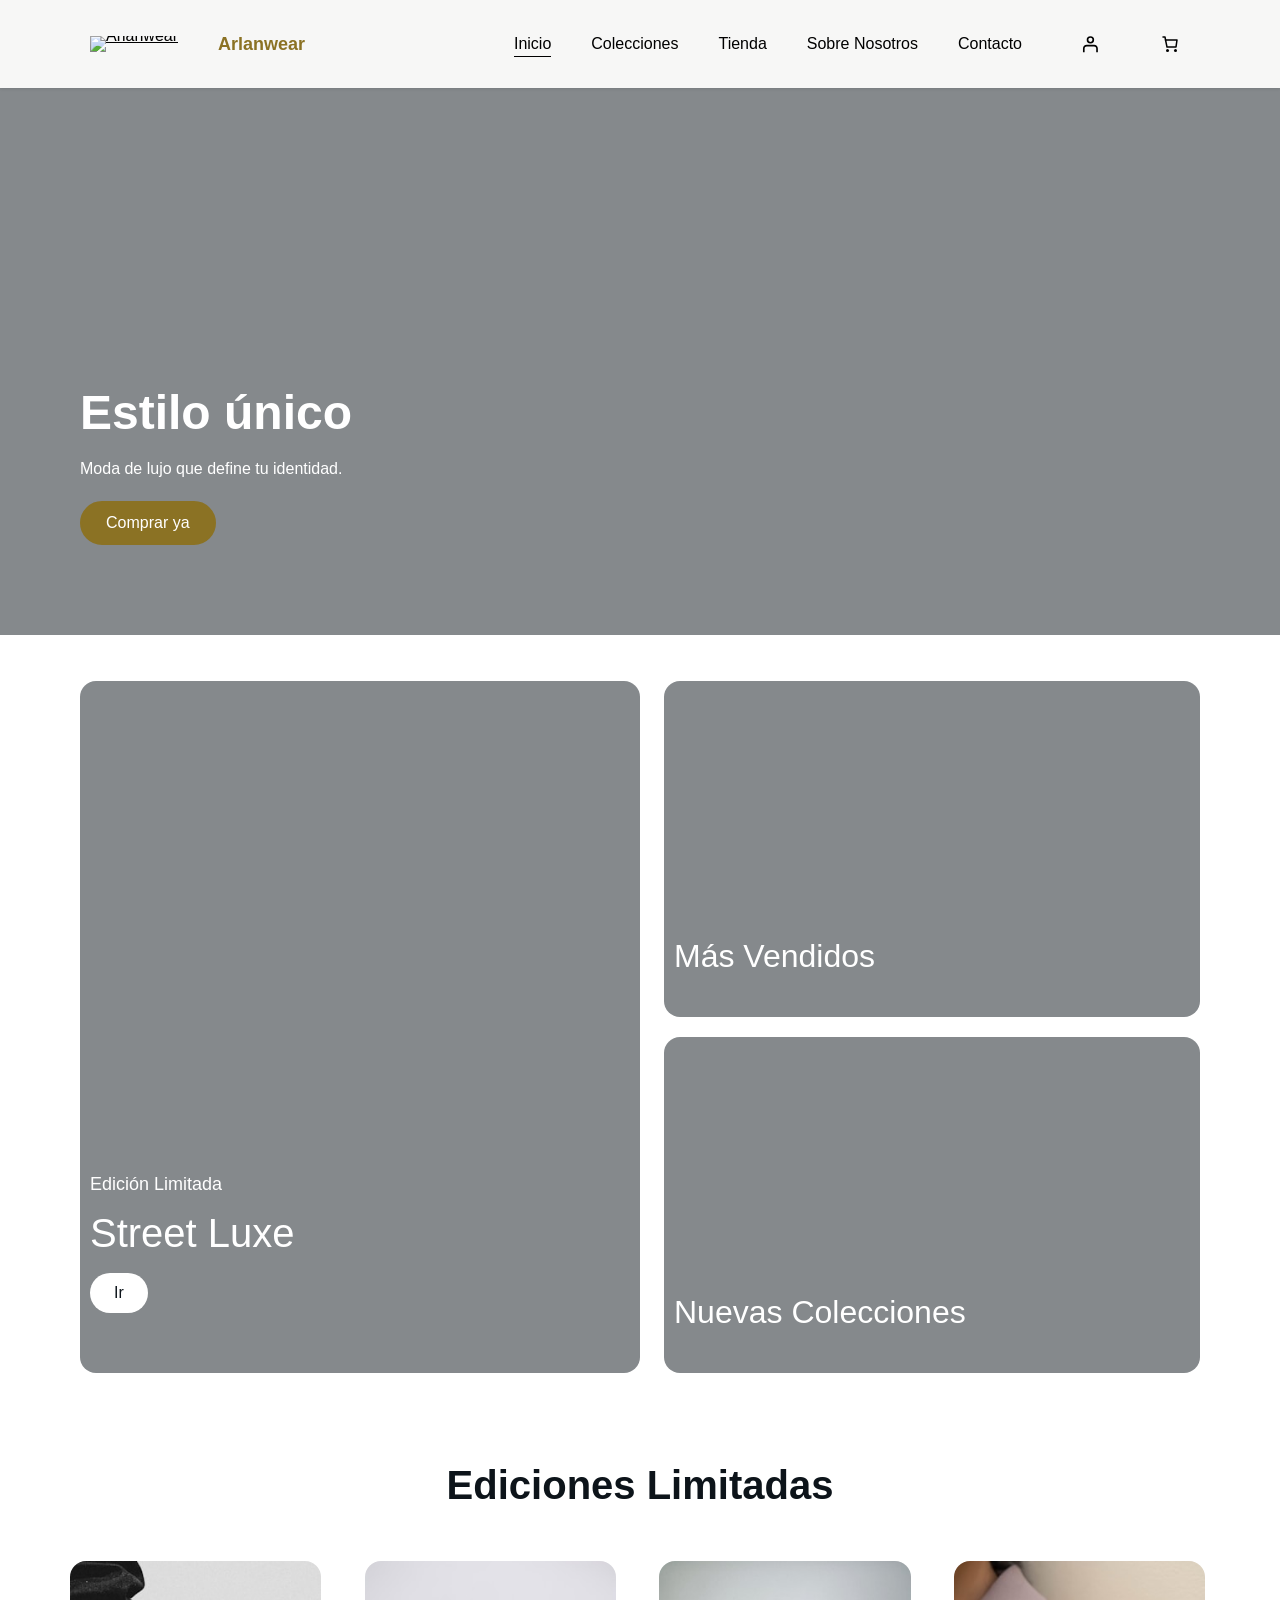
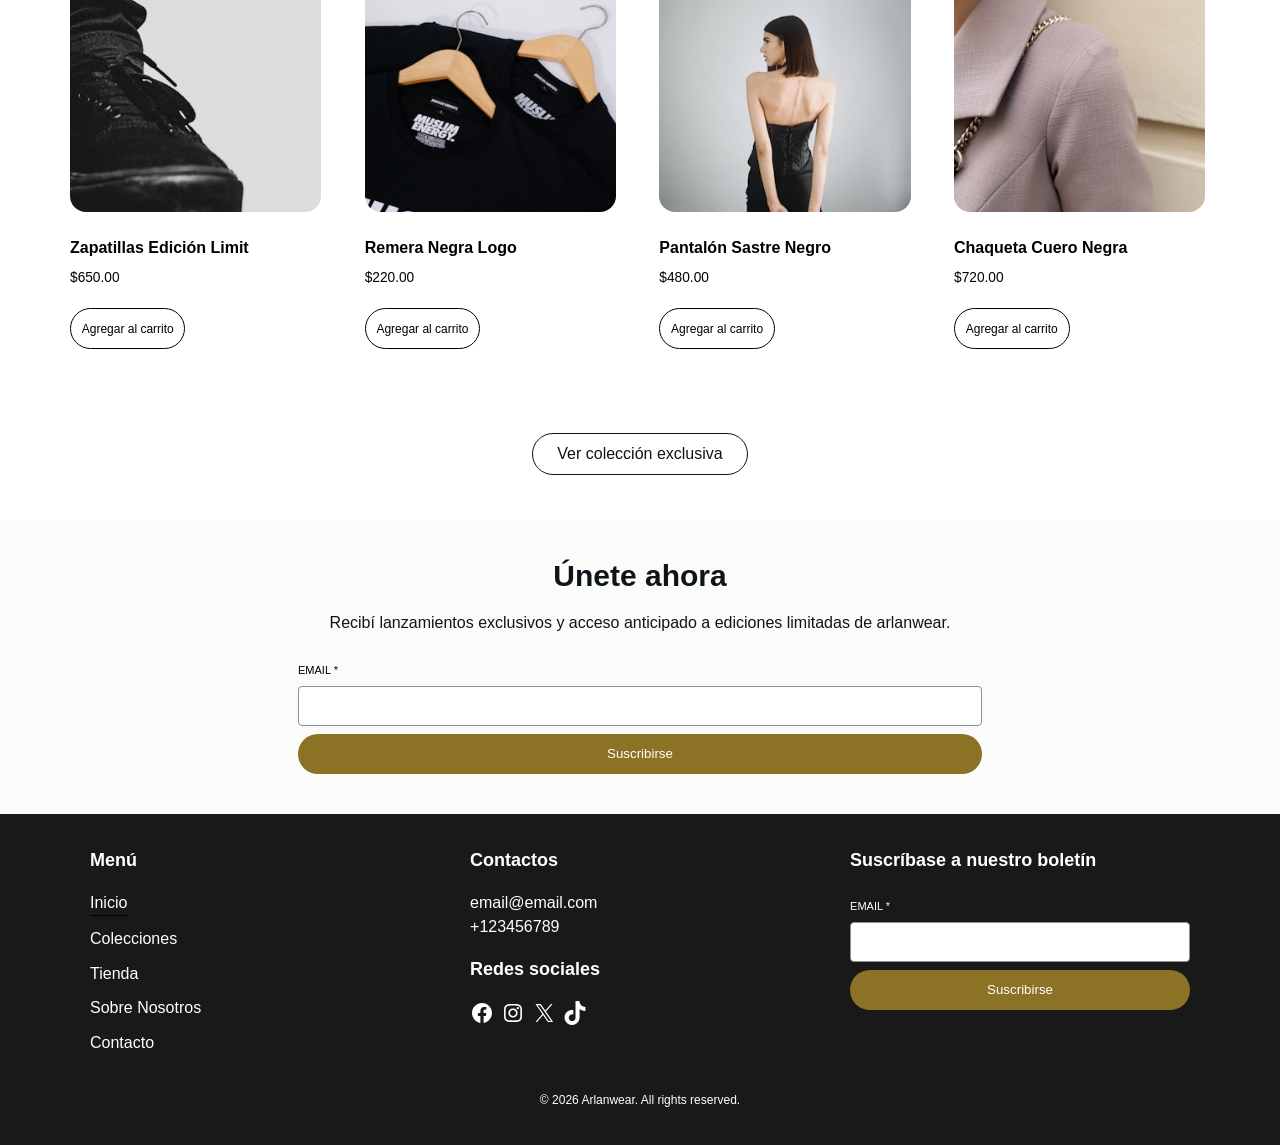
==== index.html @ 824d0f84 "Rename Index.html to index.html" ====
<!DOCTYPE html>
<!-- saved from url=(0014)about:internet -->
<html lang="es-AR"><head><meta http-equiv="Content-Type" content="text/html; charset=UTF-8">
	
	<meta name="viewport" content="width=device-width, initial-scale=1">
<meta name="robots" content="max-image-preview:large">
<title>Arlanwear</title>
<link rel="alternate" type="application/rss+xml" title="Arlanwear » Feed" href="https://deepskyblue-lemur-815749.hostingersite.com/feed/">
<link rel="alternate" type="application/rss+xml" title="Arlanwear » RSS de los comentarios" href="https://deepskyblue-lemur-815749.hostingersite.com/comments/feed/">
<link rel="alternate" title="oEmbed (JSON)" type="application/json+oembed" href="https://deepskyblue-lemur-815749.hostingersite.com/wp-json/oembed/1.0/embed?url=https%3A%2F%2Fdeepskyblue-lemur-815749.hostingersite.com%2F">
<link rel="alternate" title="oEmbed (XML)" type="text/xml+oembed" href="https://deepskyblue-lemur-815749.hostingersite.com/wp-json/oembed/1.0/embed?url=https%3A%2F%2Fdeepskyblue-lemur-815749.hostingersite.com%2F&amp;format=xml">
<style id="wp-img-auto-sizes-contain-inline-css">
img:is([sizes=auto i],[sizes^="auto," i]){contain-intrinsic-size:3000px 1500px}
/*# sourceURL=wp-img-auto-sizes-contain-inline-css */
</style>

<style id="wp-block-site-logo-inline-css">
.wp-block-site-logo{box-sizing:border-box;line-height:0}.wp-block-site-logo a{display:inline-block;line-height:0}.wp-block-site-logo.is-default-size img{height:auto;width:120px}.wp-block-site-logo img{height:auto;max-width:100%}.wp-block-site-logo a,.wp-block-site-logo img{border-radius:inherit}.wp-block-site-logo.aligncenter{margin-left:auto;margin-right:auto;text-align:center}:root :where(.wp-block-site-logo.is-style-rounded){border-radius:9999px}
/*# sourceURL=https://deepskyblue-lemur-815749.hostingersite.com/wp-includes/blocks/site-logo/style.min.css */
</style>
<style id="wp-block-site-title-inline-css">
.wp-block-site-title{box-sizing:border-box}.wp-block-site-title :where(a){color:inherit;font-family:inherit;font-size:inherit;font-style:inherit;font-weight:inherit;letter-spacing:inherit;line-height:inherit;text-decoration:inherit}
/*# sourceURL=https://deepskyblue-lemur-815749.hostingersite.com/wp-includes/blocks/site-title/style.min.css */
</style>
<style id="wp-block-group-inline-css">
.wp-block-group{box-sizing:border-box}:where(.wp-block-group.wp-block-group-is-layout-constrained){position:relative}
/*# sourceURL=https://deepskyblue-lemur-815749.hostingersite.com/wp-includes/blocks/group/style.min.css */
</style>
<style id="wp-block-navigation-link-inline-css">
.wp-block-navigation .wp-block-navigation-item__label{overflow-wrap:break-word}.wp-block-navigation .wp-block-navigation-item__description{display:none}.link-ui-tools{outline:1px solid #f0f0f0;padding:8px}.link-ui-block-inserter{padding-top:8px}.link-ui-block-inserter__back{margin-left:8px;text-transform:uppercase}
/*# sourceURL=https://deepskyblue-lemur-815749.hostingersite.com/wp-includes/blocks/navigation-link/style.min.css */
</style>
<link rel="stylesheet" id="wp-block-navigation-css" href="./Arlanwear_files/style.min.css" media="all">
<style id="woocommerce-customer-account-style-inline-css">
@keyframes wc-skeleton-shimmer{to{transform:translateX(100%)}}.is-layout-constrained>.wp-block-woocommerce-customer-account.alignright{float:none;justify-content:flex-end}.is-layout-constrained>.wp-block-woocommerce-customer-account.alignleft{float:none;justify-content:flex-start}.is-layout-constrained>.wp-block-woocommerce-customer-account.aligncenter{float:none;justify-content:center}:where(.wp-block-woocommerce-customer-account){--wc-customer-account-viewport-gutter:var(--wp--preset--spacing--20,16px);--wc-customer-account-dropdown-padding-inline:var( --wp--preset--spacing--30,16px );--wc-customer-account-dropdown-padding-block:var( --wp--preset--spacing--20,8px );--wc-customer-account-dropdown-surface:var( --wp--preset--color--base,#fff );--wc-customer-account-dropdown-border-color:color-mix(in srgb,currentColor 20%,transparent);--wc-customer-account-dropdown-item-hover-bg:color-mix(in srgb,currentColor 8%,transparent)}:where(.wp-block-woocommerce-customer-account .wc-block-customer-account__link),:where(.wp-block-woocommerce-customer-account.wc-block-customer-account--has-dropdown .wc-block-customer-account__toggle){align-items:center;color:inherit;display:flex;font-family:inherit;font-size:inherit;font-weight:inherit;line-height:1;padding:.5em;text-decoration:none;white-space:nowrap}:where(.wp-block-woocommerce-customer-account .wc-block-customer-account__link):hover,:where(.wp-block-woocommerce-customer-account.wc-block-customer-account--has-dropdown .wc-block-customer-account__toggle):hover{text-decoration:underline}:where(.wp-block-woocommerce-customer-account .wc-block-customer-account__link) .wc-block-customer-account__account-icon,:where(.wp-block-woocommerce-customer-account.wc-block-customer-account--has-dropdown .wc-block-customer-account__toggle) .wc-block-customer-account__account-icon{height:1.5em;width:1.5em}:where(.wp-block-woocommerce-customer-account) .wc-block-customer-account__caret{height:.375em;margin-left:.25em;transition:transform .2s ease;width:.625em}:where(.wp-block-woocommerce-customer-account).wc-block-customer-account--has-dropdown{position:relative}:where(.wp-block-woocommerce-customer-account).wc-block-customer-account--has-dropdown .wc-block-customer-account__toggle{background:none;border:none;cursor:pointer;font:inherit}:where(.wp-block-woocommerce-customer-account).wc-block-customer-account--has-dropdown.is-dropdown-open .wc-block-customer-account__caret{transform:rotate(180deg)}:where(.wp-block-woocommerce-customer-account).wc-block-customer-account--has-dropdown .wc-block-customer-account__dropdown{background:var(--wc-customer-account-dropdown-surface);border:1px solid var(--wc-customer-account-dropdown-border-color);border-radius:4px;box-shadow:0 2px 8px rgba(0,0,0,.12);left:0;max-width:calc(100vw - var(--wc-customer-account-viewport-gutter)*2);min-width:200px;position:absolute;top:100%;z-index:100}:where(.wp-block-woocommerce-customer-account).wc-block-customer-account--has-dropdown .wc-block-customer-account__dropdown[hidden]{display:none}:where(.wp-block-woocommerce-customer-account).wc-block-customer-account--has-dropdown.wc-block-customer-account--show-above .wc-block-customer-account__dropdown{bottom:100%;top:auto}:where(.wp-block-woocommerce-customer-account).wc-block-customer-account--has-dropdown.wc-block-customer-account--align-right .wc-block-customer-account__dropdown{left:auto;right:0}:where(.wp-block-woocommerce-customer-account).wc-block-customer-account--has-dropdown .wc-block-customer-account__dropdown-divider{background:var(--wc-customer-account-dropdown-border-color);height:1px}:where(.wp-block-woocommerce-customer-account).wc-block-customer-account--has-dropdown .wc-block-customer-account__dropdown-item{color:inherit;display:block;font-size:var(--wp--preset--font-size--small);line-height:1.5;padding:calc(var(--wc-customer-account-dropdown-padding-block)/2) var(--wc-customer-account-dropdown-padding-block);text-decoration:none;white-space:nowrap}:where(.wp-block-woocommerce-customer-account).wc-block-customer-account--has-dropdown .wc-block-customer-account__dropdown-item:only-child{padding:var(--wc-customer-account-dropdown-padding-block)}:where(.wp-block-woocommerce-customer-account).wc-block-customer-account--has-dropdown .wc-block-customer-account__dropdown-item:focus,:where(.wp-block-woocommerce-customer-account).wc-block-customer-account--has-dropdown .wc-block-customer-account__dropdown-item:hover{background:var(--wc-customer-account-dropdown-item-hover-bg);text-decoration:none}:where(.wp-block-woocommerce-customer-account).wc-block-customer-account--has-dropdown .wc-block-customer-account__dropdown-item:focus-visible{outline:2px solid currentColor;outline-offset:-2px}

/*# sourceURL=https://deepskyblue-lemur-815749.hostingersite.com/wp-content/plugins/woocommerce/assets/client/blocks/woocommerce/customer-account-style.css */
</style>
<style id="wp-block-paragraph-inline-css">
.is-small-text{font-size:.875em}.is-regular-text{font-size:1em}.is-large-text{font-size:2.25em}.is-larger-text{font-size:3em}.has-drop-cap:not(:focus):first-letter{float:left;font-size:8.4em;font-style:normal;font-weight:100;line-height:.68;margin:.05em .1em 0 0;text-transform:uppercase}body.rtl .has-drop-cap:not(:focus):first-letter{float:none;margin-left:.1em}p.has-drop-cap.has-background{overflow:hidden}:root :where(p.has-background){padding:1.25em 2.375em}:where(p.has-text-color:not(.has-link-color)) a{color:inherit}p.has-text-align-left[style*="writing-mode:vertical-lr"],p.has-text-align-right[style*="writing-mode:vertical-rl"]{rotate:180deg}
/*# sourceURL=https://deepskyblue-lemur-815749.hostingersite.com/wp-includes/blocks/paragraph/style.min.css */
</style>
<link rel="stylesheet" id="wc-blocks-style-css" href="./Arlanwear_files/wc-blocks.css" media="all">
<style id="wc-blocks-style-inline-css">
:root { --drawer-width: 480px; --neg-drawer-width: calc(var(--drawer-width) * -1); }
/*# sourceURL=wc-blocks-style-inline-css */
</style>
<link rel="stylesheet" id="wc-blocks-style-mini-cart-contents-css" href="./Arlanwear_files/mini-cart-contents.css" media="all">
<link rel="stylesheet" id="wc-blocks-packages-style-css" href="./Arlanwear_files/packages-style.css" media="all">
<link rel="stylesheet" id="wc-blocks-style-mini-cart-css" href="./Arlanwear_files/mini-cart.css" media="all">
<link rel="stylesheet" id="elementor-frontend-css" href="./Arlanwear_files/frontend.min.css" media="all">
<style id="elementor-frontend-inline-css">
.hostinger-elementor-aos { opacity: 0; } .hostinger-elementor-aos.aos-animate { opacity: 1; }
/*# sourceURL=elementor-frontend-inline-css */
</style>
<link rel="stylesheet" id="elementor-post-22-css" href="./Arlanwear_files/post-22.css" media="all">
<style id="wp-block-post-content-inline-css">
.wp-block-post-content{display:flow-root}
/*# sourceURL=https://deepskyblue-lemur-815749.hostingersite.com/wp-includes/blocks/post-content/style.min.css */
</style>
<style id="wp-block-heading-inline-css">
h1:where(.wp-block-heading).has-background,h2:where(.wp-block-heading).has-background,h3:where(.wp-block-heading).has-background,h4:where(.wp-block-heading).has-background,h5:where(.wp-block-heading).has-background,h6:where(.wp-block-heading).has-background{padding:1.25em 2.375em}h1.has-text-align-left[style*=writing-mode]:where([style*=vertical-lr]),h1.has-text-align-right[style*=writing-mode]:where([style*=vertical-rl]),h2.has-text-align-left[style*=writing-mode]:where([style*=vertical-lr]),h2.has-text-align-right[style*=writing-mode]:where([style*=vertical-rl]),h3.has-text-align-left[style*=writing-mode]:where([style*=vertical-lr]),h3.has-text-align-right[style*=writing-mode]:where([style*=vertical-rl]),h4.has-text-align-left[style*=writing-mode]:where([style*=vertical-lr]),h4.has-text-align-right[style*=writing-mode]:where([style*=vertical-rl]),h5.has-text-align-left[style*=writing-mode]:where([style*=vertical-lr]),h5.has-text-align-right[style*=writing-mode]:where([style*=vertical-rl]),h6.has-text-align-left[style*=writing-mode]:where([style*=vertical-lr]),h6.has-text-align-right[style*=writing-mode]:where([style*=vertical-rl]){rotate:180deg}
/*# sourceURL=https://deepskyblue-lemur-815749.hostingersite.com/wp-includes/blocks/heading/style.min.css */
</style>
<style id="wp-block-social-links-inline-css">
.wp-block-social-links{background:none;box-sizing:border-box;margin-left:0;padding-left:0;padding-right:0;text-indent:0}.wp-block-social-links .wp-social-link a,.wp-block-social-links .wp-social-link a:hover{border-bottom:0;box-shadow:none;text-decoration:none}.wp-block-social-links .wp-social-link svg{height:1em;width:1em}.wp-block-social-links .wp-social-link span:not(.screen-reader-text){font-size:.65em;margin-left:.5em;margin-right:.5em}.wp-block-social-links.has-small-icon-size{font-size:16px}.wp-block-social-links,.wp-block-social-links.has-normal-icon-size{font-size:24px}.wp-block-social-links.has-large-icon-size{font-size:36px}.wp-block-social-links.has-huge-icon-size{font-size:48px}.wp-block-social-links.aligncenter{display:flex;justify-content:center}.wp-block-social-links.alignright{justify-content:flex-end}.wp-block-social-link{border-radius:9999px;display:block}@media not (prefers-reduced-motion){.wp-block-social-link{transition:transform .1s ease}}.wp-block-social-link{height:auto}.wp-block-social-link a{align-items:center;display:flex;line-height:0}.wp-block-social-link:hover{transform:scale(1.1)}.wp-block-social-links .wp-block-social-link.wp-social-link{display:inline-block;margin:0;padding:0}.wp-block-social-links .wp-block-social-link.wp-social-link .wp-block-social-link-anchor,.wp-block-social-links .wp-block-social-link.wp-social-link .wp-block-social-link-anchor svg,.wp-block-social-links .wp-block-social-link.wp-social-link .wp-block-social-link-anchor:active,.wp-block-social-links .wp-block-social-link.wp-social-link .wp-block-social-link-anchor:hover,.wp-block-social-links .wp-block-social-link.wp-social-link .wp-block-social-link-anchor:visited{color:currentColor;fill:currentColor}:where(.wp-block-social-links:not(.is-style-logos-only)) .wp-social-link{background-color:#f0f0f0;color:#444}:where(.wp-block-social-links:not(.is-style-logos-only)) .wp-social-link-amazon{background-color:#f90;color:#fff}:where(.wp-block-social-links:not(.is-style-logos-only)) .wp-social-link-bandcamp{background-color:#1ea0c3;color:#fff}:where(.wp-block-social-links:not(.is-style-logos-only)) .wp-social-link-behance{background-color:#0757fe;color:#fff}:where(.wp-block-social-links:not(.is-style-logos-only)) .wp-social-link-bluesky{background-color:#0a7aff;color:#fff}:where(.wp-block-social-links:not(.is-style-logos-only)) .wp-social-link-codepen{background-color:#1e1f26;color:#fff}:where(.wp-block-social-links:not(.is-style-logos-only)) .wp-social-link-deviantart{background-color:#02e49b;color:#fff}:where(.wp-block-social-links:not(.is-style-logos-only)) .wp-social-link-discord{background-color:#5865f2;color:#fff}:where(.wp-block-social-links:not(.is-style-logos-only)) .wp-social-link-dribbble{background-color:#e94c89;color:#fff}:where(.wp-block-social-links:not(.is-style-logos-only)) .wp-social-link-dropbox{background-color:#4280ff;color:#fff}:where(.wp-block-social-links:not(.is-style-logos-only)) .wp-social-link-etsy{background-color:#f45800;color:#fff}:where(.wp-block-social-links:not(.is-style-logos-only)) .wp-social-link-facebook{background-color:#0866ff;color:#fff}:where(.wp-block-social-links:not(.is-style-logos-only)) .wp-social-link-fivehundredpx{background-color:#000;color:#fff}:where(.wp-block-social-links:not(.is-style-logos-only)) .wp-social-link-flickr{background-color:#0461dd;color:#fff}:where(.wp-block-social-links:not(.is-style-logos-only)) .wp-social-link-foursquare{background-color:#e65678;color:#fff}:where(.wp-block-social-links:not(.is-style-logos-only)) .wp-social-link-github{background-color:#24292d;color:#fff}:where(.wp-block-social-links:not(.is-style-logos-only)) .wp-social-link-goodreads{background-color:#eceadd;color:#382110}:where(.wp-block-social-links:not(.is-style-logos-only)) .wp-social-link-google{background-color:#ea4434;color:#fff}:where(.wp-block-social-links:not(.is-style-logos-only)) .wp-social-link-gravatar{background-color:#1d4fc4;color:#fff}:where(.wp-block-social-links:not(.is-style-logos-only)) .wp-social-link-instagram{background-color:#f00075;color:#fff}:where(.wp-block-social-links:not(.is-style-logos-only)) .wp-social-link-lastfm{background-color:#e21b24;color:#fff}:where(.wp-block-social-links:not(.is-style-logos-only)) .wp-social-link-linkedin{background-color:#0d66c2;color:#fff}:where(.wp-block-social-links:not(.is-style-logos-only)) .wp-social-link-mastodon{background-color:#3288d4;color:#fff}:where(.wp-block-social-links:not(.is-style-logos-only)) .wp-social-link-medium{background-color:#000;color:#fff}:where(.wp-block-social-links:not(.is-style-logos-only)) .wp-social-link-meetup{background-color:#f6405f;color:#fff}:where(.wp-block-social-links:not(.is-style-logos-only)) .wp-social-link-patreon{background-color:#000;color:#fff}:where(.wp-block-social-links:not(.is-style-logos-only)) .wp-social-link-pinterest{background-color:#e60122;color:#fff}:where(.wp-block-social-links:not(.is-style-logos-only)) .wp-social-link-pocket{background-color:#ef4155;color:#fff}:where(.wp-block-social-links:not(.is-style-logos-only)) .wp-social-link-reddit{background-color:#ff4500;color:#fff}:where(.wp-block-social-links:not(.is-style-logos-only)) .wp-social-link-skype{background-color:#0478d7;color:#fff}:where(.wp-block-social-links:not(.is-style-logos-only)) .wp-social-link-snapchat{background-color:#fefc00;color:#fff;stroke:#000}:where(.wp-block-social-links:not(.is-style-logos-only)) .wp-social-link-soundcloud{background-color:#ff5600;color:#fff}:where(.wp-block-social-links:not(.is-style-logos-only)) .wp-social-link-spotify{background-color:#1bd760;color:#fff}:where(.wp-block-social-links:not(.is-style-logos-only)) .wp-social-link-telegram{background-color:#2aabee;color:#fff}:where(.wp-block-social-links:not(.is-style-logos-only)) .wp-social-link-threads{background-color:#000;color:#fff}:where(.wp-block-social-links:not(.is-style-logos-only)) .wp-social-link-tiktok{background-color:#000;color:#fff}:where(.wp-block-social-links:not(.is-style-logos-only)) .wp-social-link-tumblr{background-color:#011835;color:#fff}:where(.wp-block-social-links:not(.is-style-logos-only)) .wp-social-link-twitch{background-color:#6440a4;color:#fff}:where(.wp-block-social-links:not(.is-style-logos-only)) .wp-social-link-twitter{background-color:#1da1f2;color:#fff}:where(.wp-block-social-links:not(.is-style-logos-only)) .wp-social-link-vimeo{background-color:#1eb7ea;color:#fff}:where(.wp-block-social-links:not(.is-style-logos-only)) .wp-social-link-vk{background-color:#4680c2;color:#fff}:where(.wp-block-social-links:not(.is-style-logos-only)) .wp-social-link-wordpress{background-color:#3499cd;color:#fff}:where(.wp-block-social-links:not(.is-style-logos-only)) .wp-social-link-whatsapp{background-color:#25d366;color:#fff}:where(.wp-block-social-links:not(.is-style-logos-only)) .wp-social-link-x{background-color:#000;color:#fff}:where(.wp-block-social-links:not(.is-style-logos-only)) .wp-social-link-yelp{background-color:#d32422;color:#fff}:where(.wp-block-social-links:not(.is-style-logos-only)) .wp-social-link-youtube{background-color:red;color:#fff}:where(.wp-block-social-links.is-style-logos-only) .wp-social-link{background:none}:where(.wp-block-social-links.is-style-logos-only) .wp-social-link svg{height:1.25em;width:1.25em}:where(.wp-block-social-links.is-style-logos-only) .wp-social-link-amazon{color:#f90}:where(.wp-block-social-links.is-style-logos-only) .wp-social-link-bandcamp{color:#1ea0c3}:where(.wp-block-social-links.is-style-logos-only) .wp-social-link-behance{color:#0757fe}:where(.wp-block-social-links.is-style-logos-only) .wp-social-link-bluesky{color:#0a7aff}:where(.wp-block-social-links.is-style-logos-only) .wp-social-link-codepen{color:#1e1f26}:where(.wp-block-social-links.is-style-logos-only) .wp-social-link-deviantart{color:#02e49b}:where(.wp-block-social-links.is-style-logos-only) .wp-social-link-discord{color:#5865f2}:where(.wp-block-social-links.is-style-logos-only) .wp-social-link-dribbble{color:#e94c89}:where(.wp-block-social-links.is-style-logos-only) .wp-social-link-dropbox{color:#4280ff}:where(.wp-block-social-links.is-style-logos-only) .wp-social-link-etsy{color:#f45800}:where(.wp-block-social-links.is-style-logos-only) .wp-social-link-facebook{color:#0866ff}:where(.wp-block-social-links.is-style-logos-only) .wp-social-link-fivehundredpx{color:#000}:where(.wp-block-social-links.is-style-logos-only) .wp-social-link-flickr{color:#0461dd}:where(.wp-block-social-links.is-style-logos-only) .wp-social-link-foursquare{color:#e65678}:where(.wp-block-social-links.is-style-logos-only) .wp-social-link-github{color:#24292d}:where(.wp-block-social-links.is-style-logos-only) .wp-social-link-goodreads{color:#382110}:where(.wp-block-social-links.is-style-logos-only) .wp-social-link-google{color:#ea4434}:where(.wp-block-social-links.is-style-logos-only) .wp-social-link-gravatar{color:#1d4fc4}:where(.wp-block-social-links.is-style-logos-only) .wp-social-link-instagram{color:#f00075}:where(.wp-block-social-links.is-style-logos-only) .wp-social-link-lastfm{color:#e21b24}:where(.wp-block-social-links.is-style-logos-only) .wp-social-link-linkedin{color:#0d66c2}:where(.wp-block-social-links.is-style-logos-only) .wp-social-link-mastodon{color:#3288d4}:where(.wp-block-social-links.is-style-logos-only) .wp-social-link-medium{color:#000}:where(.wp-block-social-links.is-style-logos-only) .wp-social-link-meetup{color:#f6405f}:where(.wp-block-social-links.is-style-logos-only) .wp-social-link-patreon{color:#000}:where(.wp-block-social-links.is-style-logos-only) .wp-social-link-pinterest{color:#e60122}:where(.wp-block-social-links.is-style-logos-only) .wp-social-link-pocket{color:#ef4155}:where(.wp-block-social-links.is-style-logos-only) .wp-social-link-reddit{color:#ff4500}:where(.wp-block-social-links.is-style-logos-only) .wp-social-link-skype{color:#0478d7}:where(.wp-block-social-links.is-style-logos-only) .wp-social-link-snapchat{color:#fff;stroke:#000}:where(.wp-block-social-links.is-style-logos-only) .wp-social-link-soundcloud{color:#ff5600}:where(.wp-block-social-links.is-style-logos-only) .wp-social-link-spotify{color:#1bd760}:where(.wp-block-social-links.is-style-logos-only) .wp-social-link-telegram{color:#2aabee}:where(.wp-block-social-links.is-style-logos-only) .wp-social-link-threads{color:#000}:where(.wp-block-social-links.is-style-logos-only) .wp-social-link-tiktok{color:#000}:where(.wp-block-social-links.is-style-logos-only) .wp-social-link-tumblr{color:#011835}:where(.wp-block-social-links.is-style-logos-only) .wp-social-link-twitch{color:#6440a4}:where(.wp-block-social-links.is-style-logos-only) .wp-social-link-twitter{color:#1da1f2}:where(.wp-block-social-links.is-style-logos-only) .wp-social-link-vimeo{color:#1eb7ea}:where(.wp-block-social-links.is-style-logos-only) .wp-social-link-vk{color:#4680c2}:where(.wp-block-social-links.is-style-logos-only) .wp-social-link-whatsapp{color:#25d366}:where(.wp-block-social-links.is-style-logos-only) .wp-social-link-wordpress{color:#3499cd}:where(.wp-block-social-links.is-style-logos-only) .wp-social-link-x{color:#000}:where(.wp-block-social-links.is-style-logos-only) .wp-social-link-yelp{color:#d32422}:where(.wp-block-social-links.is-style-logos-only) .wp-social-link-youtube{color:red}.wp-block-social-links.is-style-pill-shape .wp-social-link{width:auto}:root :where(.wp-block-social-links .wp-social-link a){padding:.25em}:root :where(.wp-block-social-links.is-style-logos-only .wp-social-link a){padding:0}:root :where(.wp-block-social-links.is-style-pill-shape .wp-social-link a){padding-left:.6666666667em;padding-right:.6666666667em}.wp-block-social-links:not(.has-icon-color):not(.has-icon-background-color) .wp-social-link-snapchat .wp-block-social-link-label{color:#000}
/*# sourceURL=https://deepskyblue-lemur-815749.hostingersite.com/wp-includes/blocks/social-links/style.min.css */
</style>
<style id="wp-block-columns-inline-css">
.wp-block-columns{box-sizing:border-box;display:flex;flex-wrap:wrap!important}@media (min-width:782px){.wp-block-columns{flex-wrap:nowrap!important}}.wp-block-columns{align-items:normal!important}.wp-block-columns.are-vertically-aligned-top{align-items:flex-start}.wp-block-columns.are-vertically-aligned-center{align-items:center}.wp-block-columns.are-vertically-aligned-bottom{align-items:flex-end}@media (max-width:781px){.wp-block-columns:not(.is-not-stacked-on-mobile)>.wp-block-column{flex-basis:100%!important}}@media (min-width:782px){.wp-block-columns:not(.is-not-stacked-on-mobile)>.wp-block-column{flex-basis:0;flex-grow:1}.wp-block-columns:not(.is-not-stacked-on-mobile)>.wp-block-column[style*=flex-basis]{flex-grow:0}}.wp-block-columns.is-not-stacked-on-mobile{flex-wrap:nowrap!important}.wp-block-columns.is-not-stacked-on-mobile>.wp-block-column{flex-basis:0;flex-grow:1}.wp-block-columns.is-not-stacked-on-mobile>.wp-block-column[style*=flex-basis]{flex-grow:0}:where(.wp-block-columns){margin-bottom:1.75em}:where(.wp-block-columns.has-background){padding:1.25em 2.375em}.wp-block-column{flex-grow:1;min-width:0;overflow-wrap:break-word;word-break:break-word}.wp-block-column.is-vertically-aligned-top{align-self:flex-start}.wp-block-column.is-vertically-aligned-center{align-self:center}.wp-block-column.is-vertically-aligned-bottom{align-self:flex-end}.wp-block-column.is-vertically-aligned-stretch{align-self:stretch}.wp-block-column.is-vertically-aligned-bottom,.wp-block-column.is-vertically-aligned-center,.wp-block-column.is-vertically-aligned-top{width:100%}
/*# sourceURL=https://deepskyblue-lemur-815749.hostingersite.com/wp-includes/blocks/columns/style.min.css */
</style>
<style id="wp-emoji-styles-inline-css">

	img.wp-smiley, img.emoji {
		display: inline !important;
		border: none !important;
		box-shadow: none !important;
		height: 1em !important;
		width: 1em !important;
		margin: 0 0.07em !important;
		vertical-align: -0.1em !important;
		background: none !important;
		padding: 0 !important;
	}
/*# sourceURL=wp-emoji-styles-inline-css */
</style>
<style id="wp-block-library-inline-css">
:root{--wp-block-synced-color:#7a00df;--wp-block-synced-color--rgb:122,0,223;--wp-bound-block-color:var(--wp-block-synced-color);--wp-editor-canvas-background:#ddd;--wp-admin-theme-color:#007cba;--wp-admin-theme-color--rgb:0,124,186;--wp-admin-theme-color-darker-10:#006ba1;--wp-admin-theme-color-darker-10--rgb:0,107,160.5;--wp-admin-theme-color-darker-20:#005a87;--wp-admin-theme-color-darker-20--rgb:0,90,135;--wp-admin-border-width-focus:2px}@media (min-resolution:192dpi){:root{--wp-admin-border-width-focus:1.5px}}.wp-element-button{cursor:pointer}:root .has-very-light-gray-background-color{background-color:#eee}:root .has-very-dark-gray-background-color{background-color:#313131}:root .has-very-light-gray-color{color:#eee}:root .has-very-dark-gray-color{color:#313131}:root .has-vivid-green-cyan-to-vivid-cyan-blue-gradient-background{background:linear-gradient(135deg,#00d084,#0693e3)}:root .has-purple-crush-gradient-background{background:linear-gradient(135deg,#34e2e4,#4721fb 50%,#ab1dfe)}:root .has-hazy-dawn-gradient-background{background:linear-gradient(135deg,#faaca8,#dad0ec)}:root .has-subdued-olive-gradient-background{background:linear-gradient(135deg,#fafae1,#67a671)}:root .has-atomic-cream-gradient-background{background:linear-gradient(135deg,#fdd79a,#004a59)}:root .has-nightshade-gradient-background{background:linear-gradient(135deg,#330968,#31cdcf)}:root .has-midnight-gradient-background{background:linear-gradient(135deg,#020381,#2874fc)}:root{--wp--preset--font-size--normal:16px;--wp--preset--font-size--huge:42px}.has-regular-font-size{font-size:1em}.has-larger-font-size{font-size:2.625em}.has-normal-font-size{font-size:var(--wp--preset--font-size--normal)}.has-huge-font-size{font-size:var(--wp--preset--font-size--huge)}.has-text-align-center{text-align:center}.has-text-align-left{text-align:left}.has-text-align-right{text-align:right}.has-fit-text{white-space:nowrap!important}#end-resizable-editor-section{display:none}.aligncenter{clear:both}.items-justified-left{justify-content:flex-start}.items-justified-center{justify-content:center}.items-justified-right{justify-content:flex-end}.items-justified-space-between{justify-content:space-between}.screen-reader-text{border:0;clip-path:inset(50%);height:1px;margin:-1px;overflow:hidden;padding:0;position:absolute;width:1px;word-wrap:normal!important}.screen-reader-text:focus{background-color:#ddd;clip-path:none;color:#444;display:block;font-size:1em;height:auto;left:5px;line-height:normal;padding:15px 23px 14px;text-decoration:none;top:5px;width:auto;z-index:100000}html :where(.has-border-color){border-style:solid}html :where([style*=border-top-color]){border-top-style:solid}html :where([style*=border-right-color]){border-right-style:solid}html :where([style*=border-bottom-color]){border-bottom-style:solid}html :where([style*=border-left-color]){border-left-style:solid}html :where([style*=border-width]){border-style:solid}html :where([style*=border-top-width]){border-top-style:solid}html :where([style*=border-right-width]){border-right-style:solid}html :where([style*=border-bottom-width]){border-bottom-style:solid}html :where([style*=border-left-width]){border-left-style:solid}html :where(img[class*=wp-image-]){height:auto;max-width:100%}:where(figure){margin:0 0 1em}html :where(.is-position-sticky){--wp-admin--admin-bar--position-offset:var(--wp-admin--admin-bar--height,0px)}@media screen and (max-width:600px){html :where(.is-position-sticky){--wp-admin--admin-bar--position-offset:0px}}
/*# sourceURL=/wp-includes/css/dist/block-library/common.min.css */
</style>
<link rel="stylesheet" id="woocommerce-blocktheme-css" href="./Arlanwear_files/woocommerce-blocktheme.css" media="all">
<style id="global-styles-inline-css">
:root{--wp--preset--aspect-ratio--square: 1;--wp--preset--aspect-ratio--4-3: 4/3;--wp--preset--aspect-ratio--3-4: 3/4;--wp--preset--aspect-ratio--3-2: 3/2;--wp--preset--aspect-ratio--2-3: 2/3;--wp--preset--aspect-ratio--16-9: 16/9;--wp--preset--aspect-ratio--9-16: 9/16;--wp--preset--color--black: #000000;--wp--preset--color--cyan-bluish-gray: #abb8c3;--wp--preset--color--white: #ffffff;--wp--preset--color--pale-pink: #f78da7;--wp--preset--color--vivid-red: #cf2e2e;--wp--preset--color--luminous-vivid-orange: #ff6900;--wp--preset--color--luminous-vivid-amber: #fcb900;--wp--preset--color--light-green-cyan: #7bdcb5;--wp--preset--color--vivid-green-cyan: #00d084;--wp--preset--color--pale-cyan-blue: #8ed1fc;--wp--preset--color--vivid-cyan-blue: #0693e3;--wp--preset--color--vivid-purple: #9b51e0;--wp--preset--color--color-1: #f7f7f6;--wp--preset--color--color-2: #191919;--wp--preset--color--color-3: #8b7224;--wp--preset--color--light: #ffffff;--wp--preset--color--dark: #0d141a;--wp--preset--color--grey: #B8C0CC;--wp--preset--gradient--vivid-cyan-blue-to-vivid-purple: linear-gradient(135deg,rgb(6,147,227) 0%,rgb(155,81,224) 100%);--wp--preset--gradient--light-green-cyan-to-vivid-green-cyan: linear-gradient(135deg,rgb(122,220,180) 0%,rgb(0,208,130) 100%);--wp--preset--gradient--luminous-vivid-amber-to-luminous-vivid-orange: linear-gradient(135deg,rgb(252,185,0) 0%,rgb(255,105,0) 100%);--wp--preset--gradient--luminous-vivid-orange-to-vivid-red: linear-gradient(135deg,rgb(255,105,0) 0%,rgb(207,46,46) 100%);--wp--preset--gradient--very-light-gray-to-cyan-bluish-gray: linear-gradient(135deg,rgb(238,238,238) 0%,rgb(169,184,195) 100%);--wp--preset--gradient--cool-to-warm-spectrum: linear-gradient(135deg,rgb(74,234,220) 0%,rgb(151,120,209) 20%,rgb(207,42,186) 40%,rgb(238,44,130) 60%,rgb(251,105,98) 80%,rgb(254,248,76) 100%);--wp--preset--gradient--blush-light-purple: linear-gradient(135deg,rgb(255,206,236) 0%,rgb(152,150,240) 100%);--wp--preset--gradient--blush-bordeaux: linear-gradient(135deg,rgb(254,205,165) 0%,rgb(254,45,45) 50%,rgb(107,0,62) 100%);--wp--preset--gradient--luminous-dusk: linear-gradient(135deg,rgb(255,203,112) 0%,rgb(199,81,192) 50%,rgb(65,88,208) 100%);--wp--preset--gradient--pale-ocean: linear-gradient(135deg,rgb(255,245,203) 0%,rgb(182,227,212) 50%,rgb(51,167,181) 100%);--wp--preset--gradient--electric-grass: linear-gradient(135deg,rgb(202,248,128) 0%,rgb(113,206,126) 100%);--wp--preset--gradient--midnight: linear-gradient(135deg,rgb(2,3,129) 0%,rgb(40,116,252) 100%);--wp--preset--gradient--gradient-one: linear-gradient(135deg, #8b7224 0%, #F7F7F6,#191919,#8d7424,#fffbe7,#c6a95e 100%);--wp--preset--font-size--small: 12px;--wp--preset--font-size--medium: 16px;--wp--preset--font-size--large: 18px;--wp--preset--font-size--x-large: 38px;--wp--preset--font-size--xx-large: 60px;--wp--preset--font-family--system: -apple-system,BlinkMacSystemFont,"Segoe UI",Roboto,Oxygen-Sans,Ubuntu,Cantarell,"Helvetica Neue",sans-serif;--wp--preset--font-family--serif: "Times New Roman","New York",Times,"Noto Serif",serif;--wp--preset--font-family--monospace: Consolas,Menlo,Monaco,"SF Mono","DejaVu Sans Mono","Roboto Mono","Courier New",Courier,monospace;--wp--preset--font-family--dmsans: DMSans, sans-serif;--wp--preset--font-family--caudex: Caudex, serif;--wp--preset--font-family--cormorant: Cormorant, serif;--wp--preset--font-family--dmserif-display: DMSerifDisplay, serif;--wp--preset--font-family--firasans: FiraSans, sans-serif;--wp--preset--font-family--gruppo: Gruppo, sans-serif;--wp--preset--font-family--junge: Junge, serif;--wp--preset--font-family--montserrat: Montserrat, sans-serif;--wp--preset--font-family--nunitosans: NunitoSans, sans-serif;--wp--preset--font-family--playfairdisplay: PlayfairDisplay, serif;--wp--preset--font-family--poppins: Poppins, sans-serif;--wp--preset--font-family--prompt: Prompt, sans-serif;--wp--preset--font-family--prostoone: ProstoOne, sans-serif;--wp--preset--font-family--roboto: Roboto, sans-serif;--wp--preset--font-family--titilliumweb: TitilliumWeb, sans-serif;--wp--preset--font-family--trirong: Trirong, serif;--wp--preset--font-family--lato: Lato, sans-serif;--wp--preset--font-family--ibm-plex-mono: IBM Plex Mono, monospace, sans-serif;--wp--preset--font-family--prata: Prata, serif;--wp--preset--font-family--catamaran: Catamaran, sans-serif;--wp--preset--font-family--open-sans: Open Sans, sans-serif;--wp--preset--font-family--manrope: Manrope, sans-serif;--wp--preset--spacing--20: 0.44rem;--wp--preset--spacing--30: 0.67rem;--wp--preset--spacing--40: 1rem;--wp--preset--spacing--50: 1.5rem;--wp--preset--spacing--60: 2.25rem;--wp--preset--spacing--70: 3.38rem;--wp--preset--spacing--80: 5.06rem;--wp--preset--shadow--natural: 6px 6px 9px rgba(0, 0, 0, 0.2);--wp--preset--shadow--deep: 12px 12px 50px rgba(0, 0, 0, 0.4);--wp--preset--shadow--sharp: 6px 6px 0px rgba(0, 0, 0, 0.2);--wp--preset--shadow--outlined: 6px 6px 0px -3px rgb(255, 255, 255), 6px 6px rgb(0, 0, 0);--wp--preset--shadow--crisp: 6px 6px 0px rgb(0, 0, 0);}:root { --wp--style--global--content-size: 700px;--wp--style--global--wide-size: 1100px; }:where(body) { margin: 0; }.wp-site-blocks { padding-top: var(--wp--style--root--padding-top); padding-bottom: var(--wp--style--root--padding-bottom); }.has-global-padding { padding-right: var(--wp--style--root--padding-right); padding-left: var(--wp--style--root--padding-left); }.has-global-padding > .alignfull { margin-right: calc(var(--wp--style--root--padding-right) * -1); margin-left: calc(var(--wp--style--root--padding-left) * -1); }.has-global-padding :where(:not(.alignfull.is-layout-flow) > .has-global-padding:not(.wp-block-block, .alignfull)) { padding-right: 0; padding-left: 0; }.has-global-padding :where(:not(.alignfull.is-layout-flow) > .has-global-padding:not(.wp-block-block, .alignfull)) > .alignfull { margin-left: 0; margin-right: 0; }.wp-site-blocks > .alignleft { float: left; margin-right: 2em; }.wp-site-blocks > .alignright { float: right; margin-left: 2em; }.wp-site-blocks > .aligncenter { justify-content: center; margin-left: auto; margin-right: auto; }:where(.wp-site-blocks) > * { margin-block-start: 40px; margin-block-end: 0; }:where(.wp-site-blocks) > :first-child { margin-block-start: 0; }:where(.wp-site-blocks) > :last-child { margin-block-end: 0; }:root { --wp--style--block-gap: 40px; }:root :where(.is-layout-flow) > :first-child{margin-block-start: 0;}:root :where(.is-layout-flow) > :last-child{margin-block-end: 0;}:root :where(.is-layout-flow) > *{margin-block-start: 40px;margin-block-end: 0;}:root :where(.is-layout-constrained) > :first-child{margin-block-start: 0;}:root :where(.is-layout-constrained) > :last-child{margin-block-end: 0;}:root :where(.is-layout-constrained) > *{margin-block-start: 40px;margin-block-end: 0;}:root :where(.is-layout-flex){gap: 40px;}:root :where(.is-layout-grid){gap: 40px;}.is-layout-flow > .alignleft{float: left;margin-inline-start: 0;margin-inline-end: 2em;}.is-layout-flow > .alignright{float: right;margin-inline-start: 2em;margin-inline-end: 0;}.is-layout-flow > .aligncenter{margin-left: auto !important;margin-right: auto !important;}.is-layout-constrained > .alignleft{float: left;margin-inline-start: 0;margin-inline-end: 2em;}.is-layout-constrained > .alignright{float: right;margin-inline-start: 2em;margin-inline-end: 0;}.is-layout-constrained > .aligncenter{margin-left: auto !important;margin-right: auto !important;}.is-layout-constrained > :where(:not(.alignleft):not(.alignright):not(.alignfull)){max-width: var(--wp--style--global--content-size);margin-left: auto !important;margin-right: auto !important;}.is-layout-constrained > .alignwide{max-width: var(--wp--style--global--wide-size);}body .is-layout-flex{display: flex;}.is-layout-flex{flex-wrap: wrap;align-items: center;}.is-layout-flex > :is(*, div){margin: 0;}body .is-layout-grid{display: grid;}.is-layout-grid > :is(*, div){margin: 0;}body{color: var(--wp--preset--color--contrast);font-family: DMSans, sans-serif;font-size: var(--wp--preset--font-size--medium);line-height: 1.5;--wp--style--root--padding-top: 0px;--wp--style--root--padding-right: var(--wp--preset--spacing--50);--wp--style--root--padding-bottom: 0px;--wp--style--root--padding-left: var(--wp--preset--spacing--50);}a:where(:not(.wp-element-button)){color: var(--wp--preset--color--contrast);text-decoration: underline;}:root :where(a:where(:not(.wp-element-button)):hover){color: var(--wp--preset--color--contrast);text-decoration: none;}:root :where(a:where(:not(.wp-element-button)):focus){color: var(--wp--preset--color--contrast);}:root :where(a:where(:not(.wp-element-button)):active){color: var(--wp--preset--color--contrast);}h1, h2, h3, h4, h5, h6{font-family: Montserrat, sans-serif;}:root :where(.wp-element-button, .wp-block-button__link){background-color: var(--wp--preset--color--primary);border-radius: 28px;border-color: var(--wp--preset--color--transparent);border-width: 1px;border-style: solid;color: var(--wp--preset--color--contrast);font-family: inherit;font-size: var(--wp--preset--font-size--small);font-style: inherit;font-weight: 500;letter-spacing: inherit;line-height: inherit;padding-top: var(--wp--preset--spacing--30);padding-right: var(--wp--preset--spacing--30);padding-bottom: var(--wp--preset--spacing--30);padding-left: var(--wp--preset--spacing--30);text-decoration: none;text-transform: inherit;}:root :where(.wp-element-button:hover, .wp-block-button__link:hover){border-color: var(--wp--preset--color--secondary);}:root :where(.wp-element-caption, .wp-block-audio figcaption, .wp-block-embed figcaption, .wp-block-gallery figcaption, .wp-block-image figcaption, .wp-block-table figcaption, .wp-block-video figcaption){color: var(--wp--preset--color--primary);}cite{color: var(--wp--preset--color--primary);}.has-black-color{color: var(--wp--preset--color--black) !important;}.has-cyan-bluish-gray-color{color: var(--wp--preset--color--cyan-bluish-gray) !important;}.has-white-color{color: var(--wp--preset--color--white) !important;}.has-pale-pink-color{color: var(--wp--preset--color--pale-pink) !important;}.has-vivid-red-color{color: var(--wp--preset--color--vivid-red) !important;}.has-luminous-vivid-orange-color{color: var(--wp--preset--color--luminous-vivid-orange) !important;}.has-luminous-vivid-amber-color{color: var(--wp--preset--color--luminous-vivid-amber) !important;}.has-light-green-cyan-color{color: var(--wp--preset--color--light-green-cyan) !important;}.has-vivid-green-cyan-color{color: var(--wp--preset--color--vivid-green-cyan) !important;}.has-pale-cyan-blue-color{color: var(--wp--preset--color--pale-cyan-blue) !important;}.has-vivid-cyan-blue-color{color: var(--wp--preset--color--vivid-cyan-blue) !important;}.has-vivid-purple-color{color: var(--wp--preset--color--vivid-purple) !important;}.has-color-1-color{color: var(--wp--preset--color--color-1) !important;}.has-color-2-color{color: var(--wp--preset--color--color-2) !important;}.has-color-3-color{color: var(--wp--preset--color--color-3) !important;}.has-light-color{color: var(--wp--preset--color--light) !important;}.has-dark-color{color: var(--wp--preset--color--dark) !important;}.has-grey-color{color: var(--wp--preset--color--grey) !important;}.has-black-background-color{background-color: var(--wp--preset--color--black) !important;}.has-cyan-bluish-gray-background-color{background-color: var(--wp--preset--color--cyan-bluish-gray) !important;}.has-white-background-color{background-color: var(--wp--preset--color--white) !important;}.has-pale-pink-background-color{background-color: var(--wp--preset--color--pale-pink) !important;}.has-vivid-red-background-color{background-color: var(--wp--preset--color--vivid-red) !important;}.has-luminous-vivid-orange-background-color{background-color: var(--wp--preset--color--luminous-vivid-orange) !important;}.has-luminous-vivid-amber-background-color{background-color: var(--wp--preset--color--luminous-vivid-amber) !important;}.has-light-green-cyan-background-color{background-color: var(--wp--preset--color--light-green-cyan) !important;}.has-vivid-green-cyan-background-color{background-color: var(--wp--preset--color--vivid-green-cyan) !important;}.has-pale-cyan-blue-background-color{background-color: var(--wp--preset--color--pale-cyan-blue) !important;}.has-vivid-cyan-blue-background-color{background-color: var(--wp--preset--color--vivid-cyan-blue) !important;}.has-vivid-purple-background-color{background-color: var(--wp--preset--color--vivid-purple) !important;}.has-color-1-background-color{background-color: var(--wp--preset--color--color-1) !important;}.has-color-2-background-color{background-color: var(--wp--preset--color--color-2) !important;}.has-color-3-background-color{background-color: var(--wp--preset--color--color-3) !important;}.has-light-background-color{background-color: var(--wp--preset--color--light) !important;}.has-dark-background-color{background-color: var(--wp--preset--color--dark) !important;}.has-grey-background-color{background-color: var(--wp--preset--color--grey) !important;}.has-black-border-color{border-color: var(--wp--preset--color--black) !important;}.has-cyan-bluish-gray-border-color{border-color: var(--wp--preset--color--cyan-bluish-gray) !important;}.has-white-border-color{border-color: var(--wp--preset--color--white) !important;}.has-pale-pink-border-color{border-color: var(--wp--preset--color--pale-pink) !important;}.has-vivid-red-border-color{border-color: var(--wp--preset--color--vivid-red) !important;}.has-luminous-vivid-orange-border-color{border-color: var(--wp--preset--color--luminous-vivid-orange) !important;}.has-luminous-vivid-amber-border-color{border-color: var(--wp--preset--color--luminous-vivid-amber) !important;}.has-light-green-cyan-border-color{border-color: var(--wp--preset--color--light-green-cyan) !important;}.has-vivid-green-cyan-border-color{border-color: var(--wp--preset--color--vivid-green-cyan) !important;}.has-pale-cyan-blue-border-color{border-color: var(--wp--preset--color--pale-cyan-blue) !important;}.has-vivid-cyan-blue-border-color{border-color: var(--wp--preset--color--vivid-cyan-blue) !important;}.has-vivid-purple-border-color{border-color: var(--wp--preset--color--vivid-purple) !important;}.has-color-1-border-color{border-color: var(--wp--preset--color--color-1) !important;}.has-color-2-border-color{border-color: var(--wp--preset--color--color-2) !important;}.has-color-3-border-color{border-color: var(--wp--preset--color--color-3) !important;}.has-light-border-color{border-color: var(--wp--preset--color--light) !important;}.has-dark-border-color{border-color: var(--wp--preset--color--dark) !important;}.has-grey-border-color{border-color: var(--wp--preset--color--grey) !important;}.has-vivid-cyan-blue-to-vivid-purple-gradient-background{background: var(--wp--preset--gradient--vivid-cyan-blue-to-vivid-purple) !important;}.has-light-green-cyan-to-vivid-green-cyan-gradient-background{background: var(--wp--preset--gradient--light-green-cyan-to-vivid-green-cyan) !important;}.has-luminous-vivid-amber-to-luminous-vivid-orange-gradient-background{background: var(--wp--preset--gradient--luminous-vivid-amber-to-luminous-vivid-orange) !important;}.has-luminous-vivid-orange-to-vivid-red-gradient-background{background: var(--wp--preset--gradient--luminous-vivid-orange-to-vivid-red) !important;}.has-very-light-gray-to-cyan-bluish-gray-gradient-background{background: var(--wp--preset--gradient--very-light-gray-to-cyan-bluish-gray) !important;}.has-cool-to-warm-spectrum-gradient-background{background: var(--wp--preset--gradient--cool-to-warm-spectrum) !important;}.has-blush-light-purple-gradient-background{background: var(--wp--preset--gradient--blush-light-purple) !important;}.has-blush-bordeaux-gradient-background{background: var(--wp--preset--gradient--blush-bordeaux) !important;}.has-luminous-dusk-gradient-background{background: var(--wp--preset--gradient--luminous-dusk) !important;}.has-pale-ocean-gradient-background{background: var(--wp--preset--gradient--pale-ocean) !important;}.has-electric-grass-gradient-background{background: var(--wp--preset--gradient--electric-grass) !important;}.has-midnight-gradient-background{background: var(--wp--preset--gradient--midnight) !important;}.has-gradient-one-gradient-background{background: var(--wp--preset--gradient--gradient-one) !important;}.has-small-font-size{font-size: var(--wp--preset--font-size--small) !important;}.has-medium-font-size{font-size: var(--wp--preset--font-size--medium) !important;}.has-large-font-size{font-size: var(--wp--preset--font-size--large) !important;}.has-x-large-font-size{font-size: var(--wp--preset--font-size--x-large) !important;}.has-xx-large-font-size{font-size: var(--wp--preset--font-size--xx-large) !important;}.has-system-font-family{font-family: var(--wp--preset--font-family--system) !important;}.has-serif-font-family{font-family: var(--wp--preset--font-family--serif) !important;}.has-monospace-font-family{font-family: var(--wp--preset--font-family--monospace) !important;}.has-dmsans-font-family{font-family: var(--wp--preset--font-family--dmsans) !important;}.has-caudex-font-family{font-family: var(--wp--preset--font-family--caudex) !important;}.has-cormorant-font-family{font-family: var(--wp--preset--font-family--cormorant) !important;}.has-dmserif-display-font-family{font-family: var(--wp--preset--font-family--dmserif-display) !important;}.has-firasans-font-family{font-family: var(--wp--preset--font-family--firasans) !important;}.has-gruppo-font-family{font-family: var(--wp--preset--font-family--gruppo) !important;}.has-junge-font-family{font-family: var(--wp--preset--font-family--junge) !important;}.has-montserrat-font-family{font-family: var(--wp--preset--font-family--montserrat) !important;}.has-nunitosans-font-family{font-family: var(--wp--preset--font-family--nunitosans) !important;}.has-playfairdisplay-font-family{font-family: var(--wp--preset--font-family--playfairdisplay) !important;}.has-poppins-font-family{font-family: var(--wp--preset--font-family--poppins) !important;}.has-prompt-font-family{font-family: var(--wp--preset--font-family--prompt) !important;}.has-prostoone-font-family{font-family: var(--wp--preset--font-family--prostoone) !important;}.has-roboto-font-family{font-family: var(--wp--preset--font-family--roboto) !important;}.has-titilliumweb-font-family{font-family: var(--wp--preset--font-family--titilliumweb) !important;}.has-trirong-font-family{font-family: var(--wp--preset--font-family--trirong) !important;}.has-lato-font-family{font-family: var(--wp--preset--font-family--lato) !important;}.has-ibm-plex-mono-font-family{font-family: var(--wp--preset--font-family--ibm-plex-mono) !important;}.has-prata-font-family{font-family: var(--wp--preset--font-family--prata) !important;}.has-catamaran-font-family{font-family: var(--wp--preset--font-family--catamaran) !important;}.has-open-sans-font-family{font-family: var(--wp--preset--font-family--open-sans) !important;}.has-manrope-font-family{font-family: var(--wp--preset--font-family--manrope) !important;}
:root :where(.wp-block-heading){line-height: 1.2;}
/*# sourceURL=global-styles-inline-css */
</style>
<style id="core-block-supports-inline-css">
.wp-elements-51a1c652b428c38aaa01fc4cea114070 a:where(:not(.wp-element-button)){color:var(--wp--preset--color--color-3);}.wp-elements-51a1c652b428c38aaa01fc4cea114070 a:where(:not(.wp-element-button)):hover{color:var(--wp--preset--color--color-3);}.wp-container-core-group-is-layout-6c531013{flex-wrap:nowrap;}.wp-container-core-group-is-layout-17124a9a{flex-wrap:nowrap;justify-content:flex-end;}.wp-container-core-group-is-layout-4f9ecd53{grid-template-columns:repeat(2, minmax(0, 1fr));}.wp-elements-c71fb92b261d678ca8a3a21caea7d1fb a:where(:not(.wp-element-button)){color:var(--wp--preset--color--light);}.wp-container-core-navigation-is-layout-8987f41a{gap:var(--wp--preset--spacing--30);flex-direction:column;align-items:flex-start;}.wp-elements-8daf8badbe34cdef5e96a79bb66eb93e a:where(:not(.wp-element-button)){color:var(--wp--preset--color--light);}.wp-elements-36efd30f6a1f78f929d1d1e80d067d88 a:where(:not(.wp-element-button)){color:var(--wp--preset--color--light);}.wp-elements-374851d8aa4166cec851d3da8aa61037 a:where(:not(.wp-element-button)){color:var(--wp--preset--color--light);}.wp-container-core-social-links-is-layout-15e81e10{gap:0.5em var(--wp--preset--spacing--20);}.wp-elements-f98e85f53dc1d808f3f222e84ead2988 a:where(:not(.wp-element-button)){color:var(--wp--preset--color--light);}.wp-container-core-columns-is-layout-28f84493{flex-wrap:nowrap;}.wp-elements-90933fa8aabe75b72e3868ddaf86e13b a:where(:not(.wp-element-button)){color:var(--wp--preset--color--light);}.wp-container-core-group-is-layout-b6b542f9{justify-content:center;}
/*# sourceURL=core-block-supports-inline-css */
</style>
<style id="wp-block-template-skip-link-inline-css">

		.skip-link.screen-reader-text {
			border: 0;
			clip-path: inset(50%);
			height: 1px;
			margin: -1px;
			overflow: hidden;
			padding: 0;
			position: absolute !important;
			width: 1px;
			word-wrap: normal !important;
		}

		.skip-link.screen-reader-text:focus {
			background-color: #eee;
			clip-path: none;
			color: #444;
			display: block;
			font-size: 1em;
			height: auto;
			left: 5px;
			line-height: normal;
			padding: 15px 23px 14px;
			text-decoration: none;
			top: 5px;
			width: auto;
			z-index: 100000;
		}
/*# sourceURL=wp-block-template-skip-link-inline-css */
</style>
<link rel="stylesheet" id="woocommerce-layout-css" href="./Arlanwear_files/woocommerce-layout.css" media="all">
<link rel="stylesheet" id="woocommerce-smallscreen-css" href="./Arlanwear_files/woocommerce-smallscreen.css" media="only screen and (max-width: 768px)">
<link rel="stylesheet" id="woocommerce-general-css" href="./Arlanwear_files/woocommerce.css" media="all">
<style id="woocommerce-inline-inline-css">
.woocommerce form .form-row .required { visibility: visible; }
/*# sourceURL=woocommerce-inline-inline-css */
</style>
<link rel="stylesheet" id="hostinger-reach-subscription-block-css" href="./Arlanwear_files/subscription.css" media="all">
<link rel="stylesheet" id="hostinger-ai-style-css" href="./Arlanwear_files/style(1).min.css" media="all">
<style id="hostinger-ai-style-inline-css">
.hostinger-ai-fade-up { opacity: 0; }
.hostinger-ai-font-title { font-family: Montserrat, sans-serif; } body.elementor-page { font-family: DMSans, sans-serif; }
/*# sourceURL=hostinger-ai-style-inline-css */
</style>
<link rel="stylesheet" id="elementor-post-5-css" href="./Arlanwear_files/post-5.css" media="all">
<link rel="stylesheet" id="widget-heading-css" href="./Arlanwear_files/widget-heading.min.css" media="all">
<link rel="stylesheet" id="elementor-gf-local-roboto-css" href="./Arlanwear_files/roboto.css" media="all">
<link rel="stylesheet" id="elementor-gf-local-robotoslab-css" href="./Arlanwear_files/robotoslab.css" media="all">
<link rel="stylesheet" id="elementor-gf-local-montserrat-css" href="./Arlanwear_files/montserrat.css" media="all">
<script src="./Arlanwear_files/jquery.min.js" id="jquery-core-js"></script>
<script src="./Arlanwear_files/jquery-migrate.min.js" id="jquery-migrate-js"></script>
<script src="./Arlanwear_files/jquery.blockUI.min.js" id="wc-jquery-blockui-js" defer="" data-wp-strategy="defer"></script>
<script id="wc-add-to-cart-js-extra">
var wc_add_to_cart_params = {"ajax_url":"/wp-admin/admin-ajax.php","wc_ajax_url":"/?wc-ajax=%%endpoint%%","i18n_view_cart":"Ver carrito","cart_url":"https://deepskyblue-lemur-815749.hostingersite.com/carrito/","is_cart":"","cart_redirect_after_add":"no"};
//# sourceURL=wc-add-to-cart-js-extra
</script>
<script src="./Arlanwear_files/add-to-cart.min.js" id="wc-add-to-cart-js" defer="" data-wp-strategy="defer"></script>
<script src="./Arlanwear_files/js.cookie.min.js" id="wc-js-cookie-js" defer="" data-wp-strategy="defer"></script>
<script id="woocommerce-js-extra">
var woocommerce_params = {"ajax_url":"/wp-admin/admin-ajax.php","wc_ajax_url":"/?wc-ajax=%%endpoint%%","i18n_password_show":"Mostrar contrase\u00f1a","i18n_password_hide":"Ocultar contrase\u00f1a"};
//# sourceURL=woocommerce-js-extra
</script>
<script src="./Arlanwear_files/woocommerce.min.js" id="woocommerce-js" defer="" data-wp-strategy="defer"></script>
<script id="WCPAY_ASSETS-js-extra">
var wcpayAssets = {"url":"https://deepskyblue-lemur-815749.hostingersite.com/wp-content/plugins/woocommerce-payments/dist/"};
//# sourceURL=WCPAY_ASSETS-js-extra
</script>
<link rel="https://api.w.org/" href="https://deepskyblue-lemur-815749.hostingersite.com/wp-json/"><link rel="alternate" title="JSON" type="application/json" href="https://deepskyblue-lemur-815749.hostingersite.com/wp-json/wp/v2/pages/22"><link rel="EditURI" type="application/rsd+xml" title="RSD" href="https://deepskyblue-lemur-815749.hostingersite.com/xmlrpc.php?rsd">
<meta name="generator" content="WordPress 6.9.4">
<meta name="generator" content="WooCommerce 10.7.0">
<link rel="canonical" href="https://deepskyblue-lemur-815749.hostingersite.com/">
<link rel="shortlink" href="https://deepskyblue-lemur-815749.hostingersite.com/">
<meta name="keywords" content="streetwear lujo, moda exclusiva, edición limitada">
<meta name="description" content="Arlanwear combina estilo urbano y lujo con prendas exclusivas y ediciones limitadas para jóvenes que buscan identidad y estatus.">
<meta name="title" content="Arlanwear: Moda de lujo urbana exclusiva">
<script type="importmap" id="wp-importmap">
{"imports":{"@wordpress/interactivity":"https://deepskyblue-lemur-815749.hostingersite.com/wp-includes/js/dist/script-modules/interactivity/index.min.js?ver=66c613f68580994bb00a","@woocommerce/stores/store-notices":"https://deepskyblue-lemur-815749.hostingersite.com/wp-content/plugins/woocommerce/assets/client/blocks/@woocommerce/stores/store-notices.js?ver=4792fd30ec7807f71eb9","@woocommerce/stores/woocommerce/cart":"https://deepskyblue-lemur-815749.hostingersite.com/wp-content/plugins/woocommerce/assets/client/blocks/@woocommerce/stores/woocommerce/cart.js?ver=da267f900955662ee958","@woocommerce/stores/woocommerce/products":"https://deepskyblue-lemur-815749.hostingersite.com/wp-content/plugins/woocommerce/assets/client/blocks/@woocommerce/stores/woocommerce/products.js?ver=8494ea07ef22d7af29b3","@wordpress/a11y":"https://deepskyblue-lemur-815749.hostingersite.com/wp-includes/js/dist/script-modules/a11y/index.min.js?ver=b7d06936b8bc23cff2ad"}}
</script>
<script type="module" src="./Arlanwear_files/customer-account.js" id="woocommerce/customer-account-js-module"></script>
<script type="module" src="./Arlanwear_files/mini-cart.js" id="woocommerce/mini-cart-js-module"></script>
<link rel="modulepreload" href="https://deepskyblue-lemur-815749.hostingersite.com/wp-includes/js/dist/script-modules/interactivity/index.min.js?ver=66c613f68580994bb00a" id="@wordpress/interactivity-js-modulepreload" data-wp-fetchpriority="low">
<link rel="modulepreload" href="https://deepskyblue-lemur-815749.hostingersite.com/wp-content/plugins/woocommerce/assets/client/blocks/@woocommerce/stores/store-notices.js?ver=4792fd30ec7807f71eb9" id="@woocommerce/stores/store-notices-js-modulepreload">
<link rel="modulepreload" href="https://deepskyblue-lemur-815749.hostingersite.com/wp-content/plugins/woocommerce/assets/client/blocks/@woocommerce/stores/woocommerce/products.js?ver=8494ea07ef22d7af29b3" id="@woocommerce/stores/woocommerce/products-js-modulepreload">
<link rel="modulepreload" href="https://deepskyblue-lemur-815749.hostingersite.com/wp-content/plugins/woocommerce/assets/client/blocks/@woocommerce/stores/woocommerce/cart.js?ver=da267f900955662ee958" id="@woocommerce/stores/woocommerce/cart-js-modulepreload">
	<noscript><style>.woocommerce-product-gallery{ opacity: 1 !important; }</style></noscript>
	<meta name="generator" content="Elementor 4.0.3; features: e_font_icon_svg, additional_custom_breakpoints; settings: css_print_method-external, google_font-enabled, font_display-swap">
			<style>
				.e-con.e-parent:nth-of-type(n+4):not(.e-lazyloaded):not(.e-no-lazyload),
				.e-con.e-parent:nth-of-type(n+4):not(.e-lazyloaded):not(.e-no-lazyload) * {
					background-image: none !important;
				}
				@media screen and (max-height: 1024px) {
					.e-con.e-parent:nth-of-type(n+3):not(.e-lazyloaded):not(.e-no-lazyload),
					.e-con.e-parent:nth-of-type(n+3):not(.e-lazyloaded):not(.e-no-lazyload) * {
						background-image: none !important;
					}
				}
				@media screen and (max-height: 640px) {
					.e-con.e-parent:nth-of-type(n+2):not(.e-lazyloaded):not(.e-no-lazyload),
					.e-con.e-parent:nth-of-type(n+2):not(.e-lazyloaded):not(.e-no-lazyload) * {
						background-image: none !important;
					}
				}
			</style>
			<style class="wp-fonts-local">
@font-face{font-family:DMSans;font-style:normal;font-weight:400;font-display:fallback;src:url('https://deepskyblue-lemur-815749.hostingersite.com/wp-content/themes/hostinger-ai-theme/assets/fonts/DMSans-Regular.ttf') format('truetype');}
@font-face{font-family:DMSans;font-style:italic;font-weight:400;font-display:fallback;src:url('https://deepskyblue-lemur-815749.hostingersite.com/wp-content/themes/hostinger-ai-theme/assets/fonts/DMSans-Italic.ttf') format('truetype');}
@font-face{font-family:DMSans;font-style:normal;font-weight:500;font-display:fallback;src:url('https://deepskyblue-lemur-815749.hostingersite.com/wp-content/themes/hostinger-ai-theme/assets/fonts/DMSans-Medium.ttf') format('truetype');}
@font-face{font-family:DMSans;font-style:italic;font-weight:500;font-display:fallback;src:url('https://deepskyblue-lemur-815749.hostingersite.com/wp-content/themes/hostinger-ai-theme/assets/fonts/DMSans-MediumItalic.ttf') format('truetype');}
@font-face{font-family:DMSans;font-style:normal;font-weight:700;font-display:fallback;src:url('https://deepskyblue-lemur-815749.hostingersite.com/wp-content/themes/hostinger-ai-theme/assets/fonts/DMSans-Bold.ttf') format('truetype');}
@font-face{font-family:DMSans;font-style:italic;font-weight:700;font-display:fallback;src:url('https://deepskyblue-lemur-815749.hostingersite.com/wp-content/themes/hostinger-ai-theme/assets/fonts/DMSans-BoldItalic.ttf') format('truetype');}
@font-face{font-family:Caudex;font-style:normal;font-weight:400;font-display:fallback;src:url('https://deepskyblue-lemur-815749.hostingersite.com/wp-content/themes/hostinger-ai-theme/assets/fonts/Caudex-Regular.ttf') format('truetype');}
@font-face{font-family:Cormorant;font-style:normal;font-weight:400;font-display:fallback;src:url('https://deepskyblue-lemur-815749.hostingersite.com/wp-content/themes/hostinger-ai-theme/assets/fonts/Cormorant-Regular.ttf') format('truetype');}
@font-face{font-family:DMSerifDisplay;font-style:normal;font-weight:400;font-display:fallback;src:url('https://deepskyblue-lemur-815749.hostingersite.com/wp-content/themes/hostinger-ai-theme/assets/fonts/DMSerifDisplay-Regular.ttf') format('truetype');}
@font-face{font-family:FiraSans;font-style:normal;font-weight:400;font-display:fallback;src:url('https://deepskyblue-lemur-815749.hostingersite.com/wp-content/themes/hostinger-ai-theme/assets/fonts/FiraSans-Regular.ttf') format('truetype');}
@font-face{font-family:Gruppo;font-style:normal;font-weight:400;font-display:fallback;src:url('https://deepskyblue-lemur-815749.hostingersite.com/wp-content/themes/hostinger-ai-theme/assets/fonts/Gruppo-Regular.ttf') format('truetype');}
@font-face{font-family:Junge;font-style:normal;font-weight:400;font-display:fallback;src:url('https://deepskyblue-lemur-815749.hostingersite.com/wp-content/themes/hostinger-ai-theme/assets/fonts/Junge-Regular.ttf') format('truetype');}
@font-face{font-family:Montserrat;font-style:normal;font-weight:400;font-display:fallback;src:url('https://deepskyblue-lemur-815749.hostingersite.com/wp-content/themes/hostinger-ai-theme/assets/fonts/Montserrat-Regular.ttf') format('truetype');}
@font-face{font-family:NunitoSans;font-style:normal;font-weight:variable;font-display:fallback;src:url('https://deepskyblue-lemur-815749.hostingersite.com/wp-content/themes/hostinger-ai-theme/assets/fonts/NunitoSans-Variable.ttf') format('truetype');}
@font-face{font-family:PlayfairDisplay;font-style:normal;font-weight:400;font-display:fallback;src:url('https://deepskyblue-lemur-815749.hostingersite.com/wp-content/themes/hostinger-ai-theme/assets/fonts/PlayfairDisplay-Regular.ttf') format('truetype');}
@font-face{font-family:Poppins;font-style:normal;font-weight:400;font-display:fallback;src:url('https://deepskyblue-lemur-815749.hostingersite.com/wp-content/themes/hostinger-ai-theme/assets/fonts/Poppins-Regular.ttf') format('truetype');}
@font-face{font-family:Prompt;font-style:normal;font-weight:400;font-display:fallback;src:url('https://deepskyblue-lemur-815749.hostingersite.com/wp-content/themes/hostinger-ai-theme/assets/fonts/Prompt-Regular.ttf') format('truetype');}
@font-face{font-family:ProstoOne;font-style:normal;font-weight:400;font-display:fallback;src:url('https://deepskyblue-lemur-815749.hostingersite.com/wp-content/themes/hostinger-ai-theme/assets/fonts/ProstoOne-Regular.ttf') format('truetype');}
@font-face{font-family:Roboto;font-style:normal;font-weight:400;font-display:fallback;src:url('https://deepskyblue-lemur-815749.hostingersite.com/wp-content/themes/hostinger-ai-theme/assets/fonts/Roboto-Regular.ttf') format('truetype');}
@font-face{font-family:TitilliumWeb;font-style:normal;font-weight:400;font-display:fallback;src:url('https://deepskyblue-lemur-815749.hostingersite.com/wp-content/themes/hostinger-ai-theme/assets/fonts/TitilliumWeb-Regular.ttf') format('truetype');}
@font-face{font-family:Trirong;font-style:normal;font-weight:400;font-display:fallback;src:url('https://deepskyblue-lemur-815749.hostingersite.com/wp-content/themes/hostinger-ai-theme/assets/fonts/Trirong-Regular.ttf') format('truetype');}
@font-face{font-family:Lato;font-style:normal;font-weight:400;font-display:fallback;src:url('https://deepskyblue-lemur-815749.hostingersite.com/wp-content/themes/hostinger-ai-theme/assets/fonts/Lato-Regular.ttf') format('truetype');}
@font-face{font-family:"IBM Plex Mono";font-style:normal;font-weight:400;font-display:fallback;src:url('https://deepskyblue-lemur-815749.hostingersite.com/wp-content/themes/hostinger-ai-theme/assets/fonts/IBMPlexMono-Regular.ttf') format('truetype');}
@font-face{font-family:Prata;font-style:normal;font-weight:400;font-display:fallback;src:url('https://deepskyblue-lemur-815749.hostingersite.com/wp-content/themes/hostinger-ai-theme/assets/fonts/Prata-Regular.ttf') format('truetype');}
@font-face{font-family:Catamaran;font-style:normal;font-weight:variable;font-display:fallback;src:url('https://deepskyblue-lemur-815749.hostingersite.com/wp-content/themes/hostinger-ai-theme/assets/fonts/Catamaran-Variable.ttf') format('truetype');}
@font-face{font-family:"Open Sans";font-style:normal;font-weight:variable;font-display:fallback;src:url('https://deepskyblue-lemur-815749.hostingersite.com/wp-content/themes/hostinger-ai-theme/assets/fonts/OpenSans-Variable.ttf') format('truetype');}
@font-face{font-family:Manrope;font-style:normal;font-weight:variable;font-display:fallback;src:url('https://deepskyblue-lemur-815749.hostingersite.com/wp-content/themes/hostinger-ai-theme/assets/fonts/Manrope-Variable.ttf') format('truetype');}
</style>
<style>[data-aos][data-aos][data-aos-duration="50"],body[data-aos-duration="50"] [data-aos]{transition-duration:50ms}[data-aos][data-aos][data-aos-delay="50"],body[data-aos-delay="50"] [data-aos]{transition-delay:0}[data-aos][data-aos][data-aos-delay="50"].aos-animate,body[data-aos-delay="50"] [data-aos].aos-animate{transition-delay:50ms}[data-aos][data-aos][data-aos-duration="100"],body[data-aos-duration="100"] [data-aos]{transition-duration:.1s}[data-aos][data-aos][data-aos-delay="100"],body[data-aos-delay="100"] [data-aos]{transition-delay:0}[data-aos][data-aos][data-aos-delay="100"].aos-animate,body[data-aos-delay="100"] [data-aos].aos-animate{transition-delay:.1s}[data-aos][data-aos][data-aos-duration="150"],body[data-aos-duration="150"] [data-aos]{transition-duration:.15s}[data-aos][data-aos][data-aos-delay="150"],body[data-aos-delay="150"] [data-aos]{transition-delay:0}[data-aos][data-aos][data-aos-delay="150"].aos-animate,body[data-aos-delay="150"] [data-aos].aos-animate{transition-delay:.15s}[data-aos][data-aos][data-aos-duration="200"],body[data-aos-duration="200"] [data-aos]{transition-duration:.2s}[data-aos][data-aos][data-aos-delay="200"],body[data-aos-delay="200"] [data-aos]{transition-delay:0}[data-aos][data-aos][data-aos-delay="200"].aos-animate,body[data-aos-delay="200"] [data-aos].aos-animate{transition-delay:.2s}[data-aos][data-aos][data-aos-duration="250"],body[data-aos-duration="250"] [data-aos]{transition-duration:.25s}[data-aos][data-aos][data-aos-delay="250"],body[data-aos-delay="250"] [data-aos]{transition-delay:0}[data-aos][data-aos][data-aos-delay="250"].aos-animate,body[data-aos-delay="250"] [data-aos].aos-animate{transition-delay:.25s}[data-aos][data-aos][data-aos-duration="300"],body[data-aos-duration="300"] [data-aos]{transition-duration:.3s}[data-aos][data-aos][data-aos-delay="300"],body[data-aos-delay="300"] [data-aos]{transition-delay:0}[data-aos][data-aos][data-aos-delay="300"].aos-animate,body[data-aos-delay="300"] [data-aos].aos-animate{transition-delay:.3s}[data-aos][data-aos][data-aos-duration="350"],body[data-aos-duration="350"] [data-aos]{transition-duration:.35s}[data-aos][data-aos][data-aos-delay="350"],body[data-aos-delay="350"] [data-aos]{transition-delay:0}[data-aos][data-aos][data-aos-delay="350"].aos-animate,body[data-aos-delay="350"] [data-aos].aos-animate{transition-delay:.35s}[data-aos][data-aos][data-aos-duration="400"],body[data-aos-duration="400"] [data-aos]{transition-duration:.4s}[data-aos][data-aos][data-aos-delay="400"],body[data-aos-delay="400"] [data-aos]{transition-delay:0}[data-aos][data-aos][data-aos-delay="400"].aos-animate,body[data-aos-delay="400"] [data-aos].aos-animate{transition-delay:.4s}[data-aos][data-aos][data-aos-duration="450"],body[data-aos-duration="450"] [data-aos]{transition-duration:.45s}[data-aos][data-aos][data-aos-delay="450"],body[data-aos-delay="450"] [data-aos]{transition-delay:0}[data-aos][data-aos][data-aos-delay="450"].aos-animate,body[data-aos-delay="450"] [data-aos].aos-animate{transition-delay:.45s}[data-aos][data-aos][data-aos-duration="500"],body[data-aos-duration="500"] [data-aos]{transition-duration:.5s}[data-aos][data-aos][data-aos-delay="500"],body[data-aos-delay="500"] [data-aos]{transition-delay:0}[data-aos][data-aos][data-aos-delay="500"].aos-animate,body[data-aos-delay="500"] [data-aos].aos-animate{transition-delay:.5s}[data-aos][data-aos][data-aos-duration="550"],body[data-aos-duration="550"] [data-aos]{transition-duration:.55s}[data-aos][data-aos][data-aos-delay="550"],body[data-aos-delay="550"] [data-aos]{transition-delay:0}[data-aos][data-aos][data-aos-delay="550"].aos-animate,body[data-aos-delay="550"] [data-aos].aos-animate{transition-delay:.55s}[data-aos][data-aos][data-aos-duration="600"],body[data-aos-duration="600"] [data-aos]{transition-duration:.6s}[data-aos][data-aos][data-aos-delay="600"],body[data-aos-delay="600"] [data-aos]{transition-delay:0}[data-aos][data-aos][data-aos-delay="600"].aos-animate,body[data-aos-delay="600"] [data-aos].aos-animate{transition-delay:.6s}[data-aos][data-aos][data-aos-duration="650"],body[data-aos-duration="650"] [data-aos]{transition-duration:.65s}[data-aos][data-aos][data-aos-delay="650"],body[data-aos-delay="650"] [data-aos]{transition-delay:0}[data-aos][data-aos][data-aos-delay="650"].aos-animate,body[data-aos-delay="650"] [data-aos].aos-animate{transition-delay:.65s}[data-aos][data-aos][data-aos-duration="700"],body[data-aos-duration="700"] [data-aos]{transition-duration:.7s}[data-aos][data-aos][data-aos-delay="700"],body[data-aos-delay="700"] [data-aos]{transition-delay:0}[data-aos][data-aos][data-aos-delay="700"].aos-animate,body[data-aos-delay="700"] [data-aos].aos-animate{transition-delay:.7s}[data-aos][data-aos][data-aos-duration="750"],body[data-aos-duration="750"] [data-aos]{transition-duration:.75s}[data-aos][data-aos][data-aos-delay="750"],body[data-aos-delay="750"] [data-aos]{transition-delay:0}[data-aos][data-aos][data-aos-delay="750"].aos-animate,body[data-aos-delay="750"] [data-aos].aos-animate{transition-delay:.75s}[data-aos][data-aos][data-aos-duration="800"],body[data-aos-duration="800"] [data-aos]{transition-duration:.8s}[data-aos][data-aos][data-aos-delay="800"],body[data-aos-delay="800"] [data-aos]{transition-delay:0}[data-aos][data-aos][data-aos-delay="800"].aos-animate,body[data-aos-delay="800"] [data-aos].aos-animate{transition-delay:.8s}[data-aos][data-aos][data-aos-duration="850"],body[data-aos-duration="850"] [data-aos]{transition-duration:.85s}[data-aos][data-aos][data-aos-delay="850"],body[data-aos-delay="850"] [data-aos]{transition-delay:0}[data-aos][data-aos][data-aos-delay="850"].aos-animate,body[data-aos-delay="850"] [data-aos].aos-animate{transition-delay:.85s}[data-aos][data-aos][data-aos-duration="900"],body[data-aos-duration="900"] [data-aos]{transition-duration:.9s}[data-aos][data-aos][data-aos-delay="900"],body[data-aos-delay="900"] [data-aos]{transition-delay:0}[data-aos][data-aos][data-aos-delay="900"].aos-animate,body[data-aos-delay="900"] [data-aos].aos-animate{transition-delay:.9s}[data-aos][data-aos][data-aos-duration="950"],body[data-aos-duration="950"] [data-aos]{transition-duration:.95s}[data-aos][data-aos][data-aos-delay="950"],body[data-aos-delay="950"] [data-aos]{transition-delay:0}[data-aos][data-aos][data-aos-delay="950"].aos-animate,body[data-aos-delay="950"] [data-aos].aos-animate{transition-delay:.95s}[data-aos][data-aos][data-aos-duration="1000"],body[data-aos-duration="1000"] [data-aos]{transition-duration:1s}[data-aos][data-aos][data-aos-delay="1000"],body[data-aos-delay="1000"] [data-aos]{transition-delay:0}[data-aos][data-aos][data-aos-delay="1000"].aos-animate,body[data-aos-delay="1000"] [data-aos].aos-animate{transition-delay:1s}[data-aos][data-aos][data-aos-duration="1050"],body[data-aos-duration="1050"] [data-aos]{transition-duration:1.05s}[data-aos][data-aos][data-aos-delay="1050"],body[data-aos-delay="1050"] [data-aos]{transition-delay:0}[data-aos][data-aos][data-aos-delay="1050"].aos-animate,body[data-aos-delay="1050"] [data-aos].aos-animate{transition-delay:1.05s}[data-aos][data-aos][data-aos-duration="1100"],body[data-aos-duration="1100"] [data-aos]{transition-duration:1.1s}[data-aos][data-aos][data-aos-delay="1100"],body[data-aos-delay="1100"] [data-aos]{transition-delay:0}[data-aos][data-aos][data-aos-delay="1100"].aos-animate,body[data-aos-delay="1100"] [data-aos].aos-animate{transition-delay:1.1s}[data-aos][data-aos][data-aos-duration="1150"],body[data-aos-duration="1150"] [data-aos]{transition-duration:1.15s}[data-aos][data-aos][data-aos-delay="1150"],body[data-aos-delay="1150"] [data-aos]{transition-delay:0}[data-aos][data-aos][data-aos-delay="1150"].aos-animate,body[data-aos-delay="1150"] [data-aos].aos-animate{transition-delay:1.15s}[data-aos][data-aos][data-aos-duration="1200"],body[data-aos-duration="1200"] [data-aos]{transition-duration:1.2s}[data-aos][data-aos][data-aos-delay="1200"],body[data-aos-delay="1200"] [data-aos]{transition-delay:0}[data-aos][data-aos][data-aos-delay="1200"].aos-animate,body[data-aos-delay="1200"] [data-aos].aos-animate{transition-delay:1.2s}[data-aos][data-aos][data-aos-duration="1250"],body[data-aos-duration="1250"] [data-aos]{transition-duration:1.25s}[data-aos][data-aos][data-aos-delay="1250"],body[data-aos-delay="1250"] [data-aos]{transition-delay:0}[data-aos][data-aos][data-aos-delay="1250"].aos-animate,body[data-aos-delay="1250"] [data-aos].aos-animate{transition-delay:1.25s}[data-aos][data-aos][data-aos-duration="1300"],body[data-aos-duration="1300"] [data-aos]{transition-duration:1.3s}[data-aos][data-aos][data-aos-delay="1300"],body[data-aos-delay="1300"] [data-aos]{transition-delay:0}[data-aos][data-aos][data-aos-delay="1300"].aos-animate,body[data-aos-delay="1300"] [data-aos].aos-animate{transition-delay:1.3s}[data-aos][data-aos][data-aos-duration="1350"],body[data-aos-duration="1350"] [data-aos]{transition-duration:1.35s}[data-aos][data-aos][data-aos-delay="1350"],body[data-aos-delay="1350"] [data-aos]{transition-delay:0}[data-aos][data-aos][data-aos-delay="1350"].aos-animate,body[data-aos-delay="1350"] [data-aos].aos-animate{transition-delay:1.35s}[data-aos][data-aos][data-aos-duration="1400"],body[data-aos-duration="1400"] [data-aos]{transition-duration:1.4s}[data-aos][data-aos][data-aos-delay="1400"],body[data-aos-delay="1400"] [data-aos]{transition-delay:0}[data-aos][data-aos][data-aos-delay="1400"].aos-animate,body[data-aos-delay="1400"] [data-aos].aos-animate{transition-delay:1.4s}[data-aos][data-aos][data-aos-duration="1450"],body[data-aos-duration="1450"] [data-aos]{transition-duration:1.45s}[data-aos][data-aos][data-aos-delay="1450"],body[data-aos-delay="1450"] [data-aos]{transition-delay:0}[data-aos][data-aos][data-aos-delay="1450"].aos-animate,body[data-aos-delay="1450"] [data-aos].aos-animate{transition-delay:1.45s}[data-aos][data-aos][data-aos-duration="1500"],body[data-aos-duration="1500"] [data-aos]{transition-duration:1.5s}[data-aos][data-aos][data-aos-delay="1500"],body[data-aos-delay="1500"] [data-aos]{transition-delay:0}[data-aos][data-aos][data-aos-delay="1500"].aos-animate,body[data-aos-delay="1500"] [data-aos].aos-animate{transition-delay:1.5s}[data-aos][data-aos][data-aos-duration="1550"],body[data-aos-duration="1550"] [data-aos]{transition-duration:1.55s}[data-aos][data-aos][data-aos-delay="1550"],body[data-aos-delay="1550"] [data-aos]{transition-delay:0}[data-aos][data-aos][data-aos-delay="1550"].aos-animate,body[data-aos-delay="1550"] [data-aos].aos-animate{transition-delay:1.55s}[data-aos][data-aos][data-aos-duration="1600"],body[data-aos-duration="1600"] [data-aos]{transition-duration:1.6s}[data-aos][data-aos][data-aos-delay="1600"],body[data-aos-delay="1600"] [data-aos]{transition-delay:0}[data-aos][data-aos][data-aos-delay="1600"].aos-animate,body[data-aos-delay="1600"] [data-aos].aos-animate{transition-delay:1.6s}[data-aos][data-aos][data-aos-duration="1650"],body[data-aos-duration="1650"] [data-aos]{transition-duration:1.65s}[data-aos][data-aos][data-aos-delay="1650"],body[data-aos-delay="1650"] [data-aos]{transition-delay:0}[data-aos][data-aos][data-aos-delay="1650"].aos-animate,body[data-aos-delay="1650"] [data-aos].aos-animate{transition-delay:1.65s}[data-aos][data-aos][data-aos-duration="1700"],body[data-aos-duration="1700"] [data-aos]{transition-duration:1.7s}[data-aos][data-aos][data-aos-delay="1700"],body[data-aos-delay="1700"] [data-aos]{transition-delay:0}[data-aos][data-aos][data-aos-delay="1700"].aos-animate,body[data-aos-delay="1700"] [data-aos].aos-animate{transition-delay:1.7s}[data-aos][data-aos][data-aos-duration="1750"],body[data-aos-duration="1750"] [data-aos]{transition-duration:1.75s}[data-aos][data-aos][data-aos-delay="1750"],body[data-aos-delay="1750"] [data-aos]{transition-delay:0}[data-aos][data-aos][data-aos-delay="1750"].aos-animate,body[data-aos-delay="1750"] [data-aos].aos-animate{transition-delay:1.75s}[data-aos][data-aos][data-aos-duration="1800"],body[data-aos-duration="1800"] [data-aos]{transition-duration:1.8s}[data-aos][data-aos][data-aos-delay="1800"],body[data-aos-delay="1800"] [data-aos]{transition-delay:0}[data-aos][data-aos][data-aos-delay="1800"].aos-animate,body[data-aos-delay="1800"] [data-aos].aos-animate{transition-delay:1.8s}[data-aos][data-aos][data-aos-duration="1850"],body[data-aos-duration="1850"] [data-aos]{transition-duration:1.85s}[data-aos][data-aos][data-aos-delay="1850"],body[data-aos-delay="1850"] [data-aos]{transition-delay:0}[data-aos][data-aos][data-aos-delay="1850"].aos-animate,body[data-aos-delay="1850"] [data-aos].aos-animate{transition-delay:1.85s}[data-aos][data-aos][data-aos-duration="1900"],body[data-aos-duration="1900"] [data-aos]{transition-duration:1.9s}[data-aos][data-aos][data-aos-delay="1900"],body[data-aos-delay="1900"] [data-aos]{transition-delay:0}[data-aos][data-aos][data-aos-delay="1900"].aos-animate,body[data-aos-delay="1900"] [data-aos].aos-animate{transition-delay:1.9s}[data-aos][data-aos][data-aos-duration="1950"],body[data-aos-duration="1950"] [data-aos]{transition-duration:1.95s}[data-aos][data-aos][data-aos-delay="1950"],body[data-aos-delay="1950"] [data-aos]{transition-delay:0}[data-aos][data-aos][data-aos-delay="1950"].aos-animate,body[data-aos-delay="1950"] [data-aos].aos-animate{transition-delay:1.95s}[data-aos][data-aos][data-aos-duration="2000"],body[data-aos-duration="2000"] [data-aos]{transition-duration:2s}[data-aos][data-aos][data-aos-delay="2000"],body[data-aos-delay="2000"] [data-aos]{transition-delay:0}[data-aos][data-aos][data-aos-delay="2000"].aos-animate,body[data-aos-delay="2000"] [data-aos].aos-animate{transition-delay:2s}[data-aos][data-aos][data-aos-duration="2050"],body[data-aos-duration="2050"] [data-aos]{transition-duration:2.05s}[data-aos][data-aos][data-aos-delay="2050"],body[data-aos-delay="2050"] [data-aos]{transition-delay:0}[data-aos][data-aos][data-aos-delay="2050"].aos-animate,body[data-aos-delay="2050"] [data-aos].aos-animate{transition-delay:2.05s}[data-aos][data-aos][data-aos-duration="2100"],body[data-aos-duration="2100"] [data-aos]{transition-duration:2.1s}[data-aos][data-aos][data-aos-delay="2100"],body[data-aos-delay="2100"] [data-aos]{transition-delay:0}[data-aos][data-aos][data-aos-delay="2100"].aos-animate,body[data-aos-delay="2100"] [data-aos].aos-animate{transition-delay:2.1s}[data-aos][data-aos][data-aos-duration="2150"],body[data-aos-duration="2150"] [data-aos]{transition-duration:2.15s}[data-aos][data-aos][data-aos-delay="2150"],body[data-aos-delay="2150"] [data-aos]{transition-delay:0}[data-aos][data-aos][data-aos-delay="2150"].aos-animate,body[data-aos-delay="2150"] [data-aos].aos-animate{transition-delay:2.15s}[data-aos][data-aos][data-aos-duration="2200"],body[data-aos-duration="2200"] [data-aos]{transition-duration:2.2s}[data-aos][data-aos][data-aos-delay="2200"],body[data-aos-delay="2200"] [data-aos]{transition-delay:0}[data-aos][data-aos][data-aos-delay="2200"].aos-animate,body[data-aos-delay="2200"] [data-aos].aos-animate{transition-delay:2.2s}[data-aos][data-aos][data-aos-duration="2250"],body[data-aos-duration="2250"] [data-aos]{transition-duration:2.25s}[data-aos][data-aos][data-aos-delay="2250"],body[data-aos-delay="2250"] [data-aos]{transition-delay:0}[data-aos][data-aos][data-aos-delay="2250"].aos-animate,body[data-aos-delay="2250"] [data-aos].aos-animate{transition-delay:2.25s}[data-aos][data-aos][data-aos-duration="2300"],body[data-aos-duration="2300"] [data-aos]{transition-duration:2.3s}[data-aos][data-aos][data-aos-delay="2300"],body[data-aos-delay="2300"] [data-aos]{transition-delay:0}[data-aos][data-aos][data-aos-delay="2300"].aos-animate,body[data-aos-delay="2300"] [data-aos].aos-animate{transition-delay:2.3s}[data-aos][data-aos][data-aos-duration="2350"],body[data-aos-duration="2350"] [data-aos]{transition-duration:2.35s}[data-aos][data-aos][data-aos-delay="2350"],body[data-aos-delay="2350"] [data-aos]{transition-delay:0}[data-aos][data-aos][data-aos-delay="2350"].aos-animate,body[data-aos-delay="2350"] [data-aos].aos-animate{transition-delay:2.35s}[data-aos][data-aos][data-aos-duration="2400"],body[data-aos-duration="2400"] [data-aos]{transition-duration:2.4s}[data-aos][data-aos][data-aos-delay="2400"],body[data-aos-delay="2400"] [data-aos]{transition-delay:0}[data-aos][data-aos][data-aos-delay="2400"].aos-animate,body[data-aos-delay="2400"] [data-aos].aos-animate{transition-delay:2.4s}[data-aos][data-aos][data-aos-duration="2450"],body[data-aos-duration="2450"] [data-aos]{transition-duration:2.45s}[data-aos][data-aos][data-aos-delay="2450"],body[data-aos-delay="2450"] [data-aos]{transition-delay:0}[data-aos][data-aos][data-aos-delay="2450"].aos-animate,body[data-aos-delay="2450"] [data-aos].aos-animate{transition-delay:2.45s}[data-aos][data-aos][data-aos-duration="2500"],body[data-aos-duration="2500"] [data-aos]{transition-duration:2.5s}[data-aos][data-aos][data-aos-delay="2500"],body[data-aos-delay="2500"] [data-aos]{transition-delay:0}[data-aos][data-aos][data-aos-delay="2500"].aos-animate,body[data-aos-delay="2500"] [data-aos].aos-animate{transition-delay:2.5s}[data-aos][data-aos][data-aos-duration="2550"],body[data-aos-duration="2550"] [data-aos]{transition-duration:2.55s}[data-aos][data-aos][data-aos-delay="2550"],body[data-aos-delay="2550"] [data-aos]{transition-delay:0}[data-aos][data-aos][data-aos-delay="2550"].aos-animate,body[data-aos-delay="2550"] [data-aos].aos-animate{transition-delay:2.55s}[data-aos][data-aos][data-aos-duration="2600"],body[data-aos-duration="2600"] [data-aos]{transition-duration:2.6s}[data-aos][data-aos][data-aos-delay="2600"],body[data-aos-delay="2600"] [data-aos]{transition-delay:0}[data-aos][data-aos][data-aos-delay="2600"].aos-animate,body[data-aos-delay="2600"] [data-aos].aos-animate{transition-delay:2.6s}[data-aos][data-aos][data-aos-duration="2650"],body[data-aos-duration="2650"] [data-aos]{transition-duration:2.65s}[data-aos][data-aos][data-aos-delay="2650"],body[data-aos-delay="2650"] [data-aos]{transition-delay:0}[data-aos][data-aos][data-aos-delay="2650"].aos-animate,body[data-aos-delay="2650"] [data-aos].aos-animate{transition-delay:2.65s}[data-aos][data-aos][data-aos-duration="2700"],body[data-aos-duration="2700"] [data-aos]{transition-duration:2.7s}[data-aos][data-aos][data-aos-delay="2700"],body[data-aos-delay="2700"] [data-aos]{transition-delay:0}[data-aos][data-aos][data-aos-delay="2700"].aos-animate,body[data-aos-delay="2700"] [data-aos].aos-animate{transition-delay:2.7s}[data-aos][data-aos][data-aos-duration="2750"],body[data-aos-duration="2750"] [data-aos]{transition-duration:2.75s}[data-aos][data-aos][data-aos-delay="2750"],body[data-aos-delay="2750"] [data-aos]{transition-delay:0}[data-aos][data-aos][data-aos-delay="2750"].aos-animate,body[data-aos-delay="2750"] [data-aos].aos-animate{transition-delay:2.75s}[data-aos][data-aos][data-aos-duration="2800"],body[data-aos-duration="2800"] [data-aos]{transition-duration:2.8s}[data-aos][data-aos][data-aos-delay="2800"],body[data-aos-delay="2800"] [data-aos]{transition-delay:0}[data-aos][data-aos][data-aos-delay="2800"].aos-animate,body[data-aos-delay="2800"] [data-aos].aos-animate{transition-delay:2.8s}[data-aos][data-aos][data-aos-duration="2850"],body[data-aos-duration="2850"] [data-aos]{transition-duration:2.85s}[data-aos][data-aos][data-aos-delay="2850"],body[data-aos-delay="2850"] [data-aos]{transition-delay:0}[data-aos][data-aos][data-aos-delay="2850"].aos-animate,body[data-aos-delay="2850"] [data-aos].aos-animate{transition-delay:2.85s}[data-aos][data-aos][data-aos-duration="2900"],body[data-aos-duration="2900"] [data-aos]{transition-duration:2.9s}[data-aos][data-aos][data-aos-delay="2900"],body[data-aos-delay="2900"] [data-aos]{transition-delay:0}[data-aos][data-aos][data-aos-delay="2900"].aos-animate,body[data-aos-delay="2900"] [data-aos].aos-animate{transition-delay:2.9s}[data-aos][data-aos][data-aos-duration="2950"],body[data-aos-duration="2950"] [data-aos]{transition-duration:2.95s}[data-aos][data-aos][data-aos-delay="2950"],body[data-aos-delay="2950"] [data-aos]{transition-delay:0}[data-aos][data-aos][data-aos-delay="2950"].aos-animate,body[data-aos-delay="2950"] [data-aos].aos-animate{transition-delay:2.95s}[data-aos][data-aos][data-aos-duration="3000"],body[data-aos-duration="3000"] [data-aos]{transition-duration:3s}[data-aos][data-aos][data-aos-delay="3000"],body[data-aos-delay="3000"] [data-aos]{transition-delay:0}[data-aos][data-aos][data-aos-delay="3000"].aos-animate,body[data-aos-delay="3000"] [data-aos].aos-animate{transition-delay:3s}[data-aos][data-aos][data-aos-easing=linear],body[data-aos-easing=linear] [data-aos]{transition-timing-function:cubic-bezier(.25,.25,.75,.75)}[data-aos][data-aos][data-aos-easing=ease],body[data-aos-easing=ease] [data-aos]{transition-timing-function:ease}[data-aos][data-aos][data-aos-easing=ease-in],body[data-aos-easing=ease-in] [data-aos]{transition-timing-function:ease-in}[data-aos][data-aos][data-aos-easing=ease-out],body[data-aos-easing=ease-out] [data-aos]{transition-timing-function:ease-out}[data-aos][data-aos][data-aos-easing=ease-in-out],body[data-aos-easing=ease-in-out] [data-aos]{transition-timing-function:ease-in-out}[data-aos][data-aos][data-aos-easing=ease-in-back],body[data-aos-easing=ease-in-back] [data-aos]{transition-timing-function:cubic-bezier(.6,-.28,.735,.045)}[data-aos][data-aos][data-aos-easing=ease-out-back],body[data-aos-easing=ease-out-back] [data-aos]{transition-timing-function:cubic-bezier(.175,.885,.32,1.275)}[data-aos][data-aos][data-aos-easing=ease-in-out-back],body[data-aos-easing=ease-in-out-back] [data-aos]{transition-timing-function:cubic-bezier(.68,-.55,.265,1.55)}[data-aos][data-aos][data-aos-easing=ease-in-sine],body[data-aos-easing=ease-in-sine] [data-aos]{transition-timing-function:cubic-bezier(.47,0,.745,.715)}[data-aos][data-aos][data-aos-easing=ease-out-sine],body[data-aos-easing=ease-out-sine] [data-aos]{transition-timing-function:cubic-bezier(.39,.575,.565,1)}[data-aos][data-aos][data-aos-easing=ease-in-out-sine],body[data-aos-easing=ease-in-out-sine] [data-aos]{transition-timing-function:cubic-bezier(.445,.05,.55,.95)}[data-aos][data-aos][data-aos-easing=ease-in-quad],body[data-aos-easing=ease-in-quad] [data-aos]{transition-timing-function:cubic-bezier(.55,.085,.68,.53)}[data-aos][data-aos][data-aos-easing=ease-out-quad],body[data-aos-easing=ease-out-quad] [data-aos]{transition-timing-function:cubic-bezier(.25,.46,.45,.94)}[data-aos][data-aos][data-aos-easing=ease-in-out-quad],body[data-aos-easing=ease-in-out-quad] [data-aos]{transition-timing-function:cubic-bezier(.455,.03,.515,.955)}[data-aos][data-aos][data-aos-easing=ease-in-cubic],body[data-aos-easing=ease-in-cubic] [data-aos]{transition-timing-function:cubic-bezier(.55,.085,.68,.53)}[data-aos][data-aos][data-aos-easing=ease-out-cubic],body[data-aos-easing=ease-out-cubic] [data-aos]{transition-timing-function:cubic-bezier(.25,.46,.45,.94)}[data-aos][data-aos][data-aos-easing=ease-in-out-cubic],body[data-aos-easing=ease-in-out-cubic] [data-aos]{transition-timing-function:cubic-bezier(.455,.03,.515,.955)}[data-aos][data-aos][data-aos-easing=ease-in-quart],body[data-aos-easing=ease-in-quart] [data-aos]{transition-timing-function:cubic-bezier(.55,.085,.68,.53)}[data-aos][data-aos][data-aos-easing=ease-out-quart],body[data-aos-easing=ease-out-quart] [data-aos]{transition-timing-function:cubic-bezier(.25,.46,.45,.94)}[data-aos][data-aos][data-aos-easing=ease-in-out-quart],body[data-aos-easing=ease-in-out-quart] [data-aos]{transition-timing-function:cubic-bezier(.455,.03,.515,.955)}[data-aos^=fade][data-aos^=fade]{opacity:0;transition-property:opacity,transform}[data-aos^=fade][data-aos^=fade].aos-animate{opacity:1;transform:translateZ(0)}[data-aos=fade-up]{transform:translate3d(0,100px,0)}[data-aos=fade-down]{transform:translate3d(0,-100px,0)}[data-aos=fade-right]{transform:translate3d(-100px,0,0)}[data-aos=fade-left]{transform:translate3d(100px,0,0)}[data-aos=fade-up-right]{transform:translate3d(-100px,100px,0)}[data-aos=fade-up-left]{transform:translate3d(100px,100px,0)}[data-aos=fade-down-right]{transform:translate3d(-100px,-100px,0)}[data-aos=fade-down-left]{transform:translate3d(100px,-100px,0)}[data-aos^=zoom][data-aos^=zoom]{opacity:0;transition-property:opacity,transform}[data-aos^=zoom][data-aos^=zoom].aos-animate{opacity:1;transform:translateZ(0) scale(1)}[data-aos=zoom-in]{transform:scale(.6)}[data-aos=zoom-in-up]{transform:translate3d(0,100px,0) scale(.6)}[data-aos=zoom-in-down]{transform:translate3d(0,-100px,0) scale(.6)}[data-aos=zoom-in-right]{transform:translate3d(-100px,0,0) scale(.6)}[data-aos=zoom-in-left]{transform:translate3d(100px,0,0) scale(.6)}[data-aos=zoom-out]{transform:scale(1.2)}[data-aos=zoom-out-up]{transform:translate3d(0,100px,0) scale(1.2)}[data-aos=zoom-out-down]{transform:translate3d(0,-100px,0) scale(1.2)}[data-aos=zoom-out-right]{transform:translate3d(-100px,0,0) scale(1.2)}[data-aos=zoom-out-left]{transform:translate3d(100px,0,0) scale(1.2)}[data-aos^=slide][data-aos^=slide]{transition-property:transform}[data-aos^=slide][data-aos^=slide].aos-animate{transform:translateZ(0)}[data-aos=slide-up]{transform:translate3d(0,100%,0)}[data-aos=slide-down]{transform:translate3d(0,-100%,0)}[data-aos=slide-right]{transform:translate3d(-100%,0,0)}[data-aos=slide-left]{transform:translate3d(100%,0,0)}[data-aos^=flip][data-aos^=flip]{backface-visibility:hidden;transition-property:transform}[data-aos=flip-left]{transform:perspective(2500px) rotateY(-100deg)}[data-aos=flip-left].aos-animate{transform:perspective(2500px) rotateY(0)}[data-aos=flip-right]{transform:perspective(2500px) rotateY(100deg)}[data-aos=flip-right].aos-animate{transform:perspective(2500px) rotateY(0)}[data-aos=flip-up]{transform:perspective(2500px) rotateX(-100deg)}[data-aos=flip-up].aos-animate{transform:perspective(2500px) rotateX(0)}[data-aos=flip-down]{transform:perspective(2500px) rotateX(100deg)}[data-aos=flip-down].aos-animate{transform:perspective(2500px) rotateX(0)}</style></head>

<body class="home wp-singular page-template-default page page-id-22 wp-custom-logo wp-embed-responsive wp-theme-hostinger-ai-theme theme-hostinger-ai-theme woocommerce-uses-block-theme woocommerce-block-theme-has-button-styles woocommerce-js hostinger-ai-builder-elementor hostinger-ai-woocommerce-active elementor-default elementor-kit-5 elementor-page elementor-page-22 e--ua-blink e--ua-chrome e--ua-webkit" data-aos-easing="ease" data-aos-duration="400" data-aos-delay="0" data-elementor-device-mode="desktop" style="padding-right: 0px;">

<a class="skip-link screen-reader-text" id="wp-skip-link" href="https://deepskyblue-lemur-815749.hostingersite.com/#wp--skip-link--target">Saltar al contenido</a><div class="wp-site-blocks"><header class="site-header wp-block-template-part">
<div class="wp-block-group hostinger-ai-menu has-color-1-background-color has-background has-global-padding is-layout-constrained wp-block-group-is-layout-constrained">
    <div class="wp-block-group alignwide hostinger-ai-menu-wrapper is-layout-grid wp-container-core-group-is-layout-4f9ecd53 wp-block-group-is-layout-grid" style="padding-top:var(--wp--preset--spacing--50);padding-bottom:var(--wp--preset--spacing--50)">
        <div class="wp-block-group is-nowrap is-layout-flex wp-container-core-group-is-layout-6c531013 wp-block-group-is-layout-flex"><div class="wp-block-site-logo"><a href="https://deepskyblue-lemur-815749.hostingersite.com/" class="custom-logo-link" rel="home" aria-current="page"><img width="80" height="80" src="./Arlanwear_files/ChatGPT-Image-21-abr-2026-09_43_17-p.m.png" class="custom-logo" alt="Arlanwear" decoding="async" srcset="https://deepskyblue-lemur-815749.hostingersite.com/wp-content/uploads/2026/04/ChatGPT-Image-21-abr-2026-09_43_17-p.m.png 1254w, https://deepskyblue-lemur-815749.hostingersite.com/wp-content/uploads/2026/04/ChatGPT-Image-21-abr-2026-09_43_17-p.m-300x300.png 300w, https://deepskyblue-lemur-815749.hostingersite.com/wp-content/uploads/2026/04/ChatGPT-Image-21-abr-2026-09_43_17-p.m-1024x1024.png 1024w, https://deepskyblue-lemur-815749.hostingersite.com/wp-content/uploads/2026/04/ChatGPT-Image-21-abr-2026-09_43_17-p.m-150x150.png 150w, https://deepskyblue-lemur-815749.hostingersite.com/wp-content/uploads/2026/04/ChatGPT-Image-21-abr-2026-09_43_17-p.m-768x768.png 768w, https://deepskyblue-lemur-815749.hostingersite.com/wp-content/uploads/2026/04/ChatGPT-Image-21-abr-2026-09_43_17-p.m-600x600.png 600w, https://deepskyblue-lemur-815749.hostingersite.com/wp-content/uploads/2026/04/ChatGPT-Image-21-abr-2026-09_43_17-p.m-100x100.png 100w" sizes="(max-width: 80px) 100vw, 80px"></a></div>

            <p class="has-link-color hostinger-ai-site-title wp-elements-51a1c652b428c38aaa01fc4cea114070 wp-block-site-title has-text-color has-color-3-color has-large-font-size"><a href="https://deepskyblue-lemur-815749.hostingersite.com/" target="_self" rel="home" aria-current="page">Arlanwear</a></p></div>
        

        
        <div class="wp-block-group hostinger-ai-site-navigation-wrapper is-content-justification-right is-nowrap is-layout-flex wp-container-core-group-is-layout-17124a9a wp-block-group-is-layout-flex"><nav class="has-text-color has-color2-color has-medium-font-size is-responsive hostinger-ai-site-navigation wp-block-navigation is-horizontal is-layout-flex wp-block-navigation-is-layout-flex" aria-label="AI menu" data-wp-interactive="core/navigation" data-wp-context="{&quot;overlayOpenedBy&quot;:{&quot;click&quot;:false,&quot;hover&quot;:false,&quot;focus&quot;:false},&quot;type&quot;:&quot;overlay&quot;,&quot;roleAttribute&quot;:&quot;&quot;,&quot;ariaLabel&quot;:&quot;Men\u00fa&quot;}"><button aria-haspopup="dialog" aria-label="Abrir el menú" class="wp-block-navigation__responsive-container-open" data-wp-on--click="actions.openMenuOnClick" data-wp-on--keydown="actions.handleMenuKeydown"><svg width="24" height="24" xmlns="http://www.w3.org/2000/svg" viewBox="0 0 24 24" aria-hidden="true" focusable="false"><path d="M4 7.5h16v1.5H4z"></path><path d="M4 15h16v1.5H4z"></path></svg></button>
				<div class="wp-block-navigation__responsive-container" id="modal-1" data-wp-class--has-modal-open="state.isMenuOpen" data-wp-class--is-menu-open="state.isMenuOpen" data-wp-watch="callbacks.initMenu" data-wp-on--keydown="actions.handleMenuKeydown" data-wp-on--focusout="actions.handleMenuFocusout" tabindex="-1">
					<div class="wp-block-navigation__responsive-close" tabindex="-1">
						<div class="wp-block-navigation__responsive-dialog" data-wp-bind--aria-modal="state.ariaModal" data-wp-bind--aria-label="state.ariaLabel" data-wp-bind--role="state.roleAttribute">
							<button aria-label="Cerrar el menú" class="wp-block-navigation__responsive-container-close" data-wp-on--click="actions.closeMenuOnClick"><svg xmlns="http://www.w3.org/2000/svg" viewBox="0 0 24 24" width="24" height="24" aria-hidden="true" focusable="false"><path d="m13.06 12 6.47-6.47-1.06-1.06L12 10.94 5.53 4.47 4.47 5.53 10.94 12l-6.47 6.47 1.06 1.06L12 13.06l6.47 6.47 1.06-1.06L13.06 12Z"></path></svg></button>
							<div class="wp-block-navigation__responsive-container-content" data-wp-watch="callbacks.focusFirstElement" id="modal-1-content">
								<ul class="wp-block-navigation__container has-text-color has-color2-color has-medium-font-size is-responsive hostinger-ai-site-navigation wp-block-navigation has-medium-font-size"><li class="has-medium-font-size wp-block-navigation-item current-menu-item wp-block-navigation-link"><a class="wp-block-navigation-item__content" href="https://deepskyblue-lemur-815749.hostingersite.com/" aria-current="page"><span class="wp-block-navigation-item__label">Inicio</span></a></li><li class="has-medium-font-size wp-block-navigation-item wp-block-navigation-link"><a class="wp-block-navigation-item__content" href="https://deepskyblue-lemur-815749.hostingersite.com/colecciones/"><span class="wp-block-navigation-item__label">Colecciones</span></a></li><li class="has-medium-font-size wp-block-navigation-item wp-block-navigation-link"><a class="wp-block-navigation-item__content" href="https://deepskyblue-lemur-815749.hostingersite.com/tienda/"><span class="wp-block-navigation-item__label">Tienda</span></a></li><li class="has-medium-font-size wp-block-navigation-item wp-block-navigation-link"><a class="wp-block-navigation-item__content" href="https://deepskyblue-lemur-815749.hostingersite.com/sobre-nosotros/"><span class="wp-block-navigation-item__label">Sobre Nosotros</span></a></li><li class="has-medium-font-size wp-block-navigation-item wp-block-navigation-link"><a class="wp-block-navigation-item__content" href="https://deepskyblue-lemur-815749.hostingersite.com/contacto/"><span class="wp-block-navigation-item__label">Contacto</span></a></li></ul>
							</div>
						</div>
					</div>
				</div></nav>

            		<div data-block-name="woocommerce/customer-account" data-display-style="icon_only" data-icon-class="wc-block-customer-account__account-icon" data-icon-style="line" data-style="{&quot;spacing&quot;:{&quot;margin&quot;:{&quot;left&quot;:&quot;0.5em&quot;}}}" class="wp-block-woocommerce-customer-account " style="margin-left:0.5em;">	
			<a class="wc-block-customer-account__link" href="https://deepskyblue-lemur-815749.hostingersite.com/mi-cuenta/" aria-label="Iniciar sesión">
				<svg class="wc-block-customer-account__account-icon" viewBox="1 1 29 29" xmlns="http://www.w3.org/2000/svg">
				<circle cx="16" cy="10.5" r="3.5" stroke="currentColor" stroke-width="2" fill="none"></circle>
				<path fill-rule="evenodd" clip-rule="evenodd" d="M11.5 18.5H20.5C21.8807 18.5 23 19.6193 23 21V25.5H25V21C25 18.5147 22.9853 16.5 20.5 16.5H11.5C9.01472 16.5 7 18.5147 7 21V25.5H9V21C9 19.6193 10.1193 18.5 11.5 18.5Z" fill="currentColor"></path>
			</svg>							</a>
		</div>
		

            		
			<div data-block-name="woocommerce/mini-cart" data-wp-interactive="woocommerce/mini-cart" data-wp-init="callbacks.setupJQueryEventBridge" data-wp-on-document--wc-blocks_added_to_cart="woocommerce::actions.refreshCartItems" data-wp-on-document--wc-blocks_removed_from_cart="woocommerce::actions.refreshCartItems" data-wp-watch="callbacks.disableScrollingOnBody" data-wp-init--mark-as-hydrated="callbacks.markAsHydrated" data-wp-context="{&quot;productCountVisibility&quot;:&quot;greater_than_zero&quot;}" class="wc-block-mini-cart wp-block-woocommerce-mini-cart " style="">
				<button aria-label="Number of items in the cart: 0" data-wp-on--click="actions.openDrawer" data-wp-bind--aria-label="state.buttonAriaLabel" class="wc-block-mini-cart__button">
					<span class="wc-block-mini-cart__quantity-badge">
						<svg xmlns="http://www.w3.org/2000/svg" fill="currentColor" class="wc-block-mini-cart__icon" viewBox="0 0 32 32"><circle cx="12.667" cy="24.667" r="2"></circle><circle cx="23.333" cy="24.667" r="2"></circle><path fill-rule="evenodd" d="M9.285 10.036a1 1 0 0 1 .776-.37h15.272a1 1 0 0 1 .99 1.142l-1.333 9.333A1 1 0 0 1 24 21H12a1 1 0 0 1-.98-.797L9.083 10.87a1 1 0 0 1 .203-.834m2.005 1.63L12.814 19h10.319l1.047-7.333z" clip-rule="evenodd"></path><path fill-rule="evenodd" d="M5.667 6.667a1 1 0 0 1 1-1h2.666a1 1 0 0 1 .984.82l.727 4a1 1 0 1 1-1.967.359l-.578-3.18H6.667a1 1 0 0 1-1-1" clip-rule="evenodd"></path></svg>															<span hidden="" data-wp-style--background-color="state.badgeBackgroundColor" data-wp-style--color="state.badgeTextColor" data-wp-bind--hidden="!state.badgeIsVisible" data-wp-text="state.totalItemsInCart" class="wc-block-mini-cart__badge" style="background-color: rgb(0, 0, 0); color: rgb(247, 247, 246);">0</span>
											</span>
									</button>
			</div>
			</div>
        </div>
    </div>

</header>


<main class="wp-block-group is-layout-flow wp-block-group-is-layout-flow" style="padding-top:0;padding-bottom:0" id="wp--skip-link--target">
    <div class="entry-content wp-block-post-content has-global-padding is-layout-constrained wp-block-post-content-is-layout-constrained">		<div data-elementor-type="wp-page" data-elementor-id="22" class="elementor elementor-22">
				<div data-aos="fade-up" class="hostinger-elementor-aos elementor-element elementor-element-07fe42a hostinger-ai-hero-for-online-store-10 hostinger-ai-background-video e-flex e-con-boxed e-con e-parent aos-init aos-animate e-lazyloaded" data-id="07fe42a" data-element_type="container" data-e-type="container" data-settings="{&quot;background_background&quot;:&quot;classic&quot;}">
					<div class="e-con-inner">
		<div data-aos="fade-up" class="hostinger-elementor-aos elementor-element elementor-element-4df0c5f e-con-full e-flex e-con e-child aos-init aos-animate" data-id="4df0c5f" data-element_type="container" data-e-type="container">
				<div class="elementor-element elementor-element-25adc73 hostinger-ai-title hostinger-index-5 hostinger-ai-font-title elementor-widget elementor-widget-heading" data-id="25adc73" data-element_type="widget" data-e-type="widget" data-widget_type="heading.default">
				<div class="elementor-widget-container">
					<h2 class="elementor-heading-title elementor-size-default">Estilo único</h2>				</div>
				</div>
				<div class="elementor-element elementor-element-43ed9d8 hostinger-ai-description hostinger-index-0 elementor-widget elementor-widget-text-editor" data-id="43ed9d8" data-element_type="widget" data-e-type="widget" data-widget_type="text-editor.default">
				<div class="elementor-widget-container">
									Moda de lujo que define tu identidad.								</div>
				</div>
		<div data-aos="fade-up" class="hostinger-elementor-aos elementor-element elementor-element-491acf8 e-flex e-con-boxed e-con e-child aos-init aos-animate" data-id="491acf8" data-element_type="container" data-e-type="container">
					<div class="e-con-inner">
				<div class="elementor-element elementor-element-7274cd5 hostinger-ai-cta-button hostinger-index-6 elementor-widget elementor-widget-button" data-id="7274cd5" data-element_type="widget" data-e-type="widget" data-widget_type="button.default">
				<div class="elementor-widget-container">
									<div class="elementor-button-wrapper">
					<a class="elementor-button elementor-button-link elementor-size-sm" href="https://deepskyblue-lemur-815749.hostingersite.com/shop/">
						<span class="elementor-button-content-wrapper">
									<span class="elementor-button-text">Comprar ya</span>
					</span>
					</a>
				</div>
								</div>
				</div>
					</div>
				</div>
				</div>
					</div>
				</div>
		<div data-aos="fade-up" class="hostinger-elementor-aos elementor-element elementor-element-4249ea0 e-grid hostinger-ai-product-category-4 e-con-boxed e-con e-parent aos-init aos-animate e-lazyloaded" data-id="4249ea0" data-element_type="container" data-e-type="container">
					<div class="e-con-inner">
		<div data-aos="fade-up" class="hostinger-elementor-aos elementor-element elementor-element-c908bf6 e-con-full e-flex e-con e-child aos-init aos-animate" data-id="c908bf6" data-element_type="container" data-e-type="container">
		<div data-aos="fade-up" class="hostinger-elementor-aos elementor-element elementor-element-e8b26c9 e-con-full is-light has-white-color hostinger-ai-cover-image hostinger-index-9 e-flex e-con e-child aos-init aos-animate" data-id="e8b26c9" data-element_type="container" data-e-type="container" data-settings="{&quot;background_background&quot;:&quot;classic&quot;}">
		<div data-aos="fade-up" class="hostinger-elementor-aos elementor-element elementor-element-76675c7 e-con-full e-flex e-con e-child aos-init" data-id="76675c7" data-element_type="container" data-e-type="container" data-settings="{&quot;position&quot;:&quot;absolute&quot;}">
				<div class="elementor-element elementor-element-6f24577 hostinger-ai-subtitle hostinger-index-9 elementor-widget elementor-widget-heading" data-id="6f24577" data-element_type="widget" data-e-type="widget" data-widget_type="heading.default">
				<div class="elementor-widget-container">
					<h2 class="elementor-heading-title elementor-size-default">Edición Limitada</h2>				</div>
				</div>
				<div class="elementor-element elementor-element-c4367aa hostinger-ai-title hostinger-index-9 hostinger-ai-font-title elementor-widget elementor-widget-heading" data-id="c4367aa" data-element_type="widget" data-e-type="widget" data-widget_type="heading.default">
				<div class="elementor-widget-container">
					<h2 class="elementor-heading-title elementor-size-default">Street Luxe</h2>				</div>
				</div>
				<div class="elementor-element elementor-element-b01f155 hostinger-ai-cta-button hostinger-index-9 elementor-widget elementor-widget-button" data-id="b01f155" data-element_type="widget" data-e-type="widget" data-widget_type="button.default">
				<div class="elementor-widget-container">
									<div class="elementor-button-wrapper">
					<a class="elementor-button elementor-button-link elementor-size-sm" href="https://deepskyblue-lemur-815749.hostingersite.com/product-category/street-luxe/">
						<span class="elementor-button-content-wrapper">
									<span class="elementor-button-text">Ir</span>
					</span>
					</a>
				</div>
								</div>
				</div>
				</div>
				</div>
		<div data-aos="fade-up" class="hostinger-elementor-aos elementor-element elementor-element-1349706 e-con-full e-flex e-con e-child aos-init aos-animate" data-id="1349706" data-element_type="container" data-e-type="container">
		<div data-aos="fade-up" class="hostinger-elementor-aos elementor-element elementor-element-d6d297e e-con-full e-flex e-con e-child aos-init aos-animate" data-id="d6d297e" data-element_type="container" data-e-type="container">
		<div data-aos="fade-up" class="hostinger-elementor-aos elementor-element elementor-element-1a4d518 e-con-full is-light has-white-color hostinger-ai-cover-image hostinger-index-10 e-flex e-con e-child aos-init aos-animate" data-id="1a4d518" data-element_type="container" data-e-type="container" data-settings="{&quot;background_background&quot;:&quot;classic&quot;}">
		<div data-aos="fade-up" class="hostinger-elementor-aos elementor-element elementor-element-cae428c e-con-full e-flex e-con e-child aos-init" data-id="cae428c" data-element_type="container" data-e-type="container" data-settings="{&quot;position&quot;:&quot;absolute&quot;}">
				<div class="elementor-element elementor-element-ea1e9a7 hostinger-ai-title hostinger-index-6 hostinger-ai-font-title elementor-widget elementor-widget-heading" data-id="ea1e9a7" data-element_type="widget" data-e-type="widget" data-widget_type="heading.default">
				<div class="elementor-widget-container">
					<h2 class="elementor-heading-title elementor-size-default">Más Vendidos</h2>				</div>
				</div>
				</div>
				</div>
				</div>
		<div data-aos="fade-up" class="hostinger-elementor-aos elementor-element elementor-element-3f0c2d9 e-con-full e-flex e-con e-child aos-init" data-id="3f0c2d9" data-element_type="container" data-e-type="container">
		<div data-aos="fade-up" class="hostinger-elementor-aos elementor-element elementor-element-c4f9953 e-con-full is-light has-white-color hostinger-ai-cover-image hostinger-index-11 e-flex e-con e-child aos-init" data-id="c4f9953" data-element_type="container" data-e-type="container" data-settings="{&quot;background_background&quot;:&quot;classic&quot;}">
		<div data-aos="fade-up" class="hostinger-elementor-aos elementor-element elementor-element-8e6c0ff e-con-full e-flex e-con e-child aos-init" data-id="8e6c0ff" data-element_type="container" data-e-type="container" data-settings="{&quot;position&quot;:&quot;absolute&quot;}">
				<div class="elementor-element elementor-element-259954d hostinger-ai-title hostinger-index-11 hostinger-ai-font-title elementor-widget elementor-widget-heading" data-id="259954d" data-element_type="widget" data-e-type="widget" data-widget_type="heading.default">
				<div class="elementor-widget-container">
					<h2 class="elementor-heading-title elementor-size-default">Nuevas Colecciones</h2>				</div>
				</div>
				</div>
				</div>
				</div>
				</div>
				</div>
					</div>
				</div>
		<div data-aos="fade-up" class="hostinger-elementor-aos elementor-element elementor-element-7867da8 e-grid e-con-full hostinger-product-list e-con e-parent aos-init" data-id="7867da8" data-element_type="container" data-e-type="container">
		<div data-aos="fade-up" class="hostinger-elementor-aos elementor-element elementor-element-87f2589 e-flex e-con-boxed e-con e-child aos-init" data-id="87f2589" data-element_type="container" data-e-type="container">
					<div class="e-con-inner">
				<div class="elementor-element elementor-element-ffc2b31 hostinger-ai-title elementor-widget elementor-widget-heading" data-id="ffc2b31" data-element_type="widget" data-e-type="widget" data-widget_type="heading.default">
				<div class="elementor-widget-container">
					<h2 class="elementor-heading-title elementor-size-default">Ediciones Limitadas</h2>				</div>
				</div>
				<div class="elementor-element elementor-element-9a280ab elementor-widget elementor-widget-shortcode" data-id="9a280ab" data-element_type="widget" data-e-type="widget" data-widget_type="shortcode.default">
				<div class="elementor-widget-container">
							<div class="elementor-shortcode"><div class="woocommerce columns-4 "><ul class="products columns-4">
<li class="product type-product post-20 status-publish first instock product_cat-mas-vendidos has-post-thumbnail shipping-taxable purchasable product-type-simple">
	<a href="https://deepskyblue-lemur-815749.hostingersite.com/product/zapatillas-edicion-limit/" class="woocommerce-LoopProduct-link woocommerce-loop-product__link"><img fetchpriority="high" decoding="async" src="./Arlanwear_files/photo-1592307493366-958033173b23" width="300" height="300" class="wp-post-image" alt="Zapatillas Edición Limit"><h2 class="woocommerce-loop-product__title">Zapatillas Edición Limit</h2>
	<span class="price"><span class="woocommerce-Price-amount amount"><bdi><span class="woocommerce-Price-currencySymbol">$</span>650.00</bdi></span></span>
</a><a href="https://deepskyblue-lemur-815749.hostingersite.com/?add-to-cart=20" aria-describedby="woocommerce_loop_add_to_cart_link_describedby_20" data-quantity="1" class="button wp-element-button product_type_simple add_to_cart_button ajax_add_to_cart" data-product_id="20" data-product_sku="" aria-label="Add to cart: “Zapatillas Edición Limit”" rel="nofollow" data-success_message="“Zapatillas Edición Limit” se agregó al carrito" role="button">Agregar al carrito</a>	<span id="woocommerce_loop_add_to_cart_link_describedby_20" class="screen-reader-text">
			</span>
</li>
<li class="product type-product post-18 status-publish instock product_cat-uncategorized has-post-thumbnail shipping-taxable purchasable product-type-simple">
	<a href="https://deepskyblue-lemur-815749.hostingersite.com/product/remera-negra-logo/" class="woocommerce-LoopProduct-link woocommerce-loop-product__link"><img decoding="async" src="./Arlanwear_files/photo-1696086152513-c74dc1d4b135" width="300" height="300" class="wp-post-image" alt="Remera Negra Logo"><h2 class="woocommerce-loop-product__title">Remera Negra Logo</h2>
	<span class="price"><span class="woocommerce-Price-amount amount"><bdi><span class="woocommerce-Price-currencySymbol">$</span>220.00</bdi></span></span>
</a><a href="https://deepskyblue-lemur-815749.hostingersite.com/?add-to-cart=18" aria-describedby="woocommerce_loop_add_to_cart_link_describedby_18" data-quantity="1" class="button wp-element-button product_type_simple add_to_cart_button ajax_add_to_cart" data-product_id="18" data-product_sku="" aria-label="Add to cart: “Remera Negra Logo”" rel="nofollow" data-success_message="“Remera Negra Logo” se agregó al carrito" role="button">Agregar al carrito</a>	<span id="woocommerce_loop_add_to_cart_link_describedby_18" class="screen-reader-text">
			</span>
</li>
<li class="product type-product post-16 status-publish instock product_cat-street-luxe has-post-thumbnail shipping-taxable purchasable product-type-simple">
	<a href="https://deepskyblue-lemur-815749.hostingersite.com/product/pantalon-sastre-negro/" class="woocommerce-LoopProduct-link woocommerce-loop-product__link"><img loading="lazy" decoding="async" src="./Arlanwear_files/photo-1614942917889-c1f6a8ad933a" width="300" height="300" class="wp-post-image" alt="Pantalón Sastre Negro"><h2 class="woocommerce-loop-product__title">Pantalón Sastre Negro</h2>
	<span class="price"><span class="woocommerce-Price-amount amount"><bdi><span class="woocommerce-Price-currencySymbol">$</span>480.00</bdi></span></span>
</a><a href="https://deepskyblue-lemur-815749.hostingersite.com/?add-to-cart=16" aria-describedby="woocommerce_loop_add_to_cart_link_describedby_16" data-quantity="1" class="button wp-element-button product_type_simple add_to_cart_button ajax_add_to_cart" data-product_id="16" data-product_sku="" aria-label="Add to cart: “Pantalón Sastre Negro”" rel="nofollow" data-success_message="“Pantalón Sastre Negro” se agregó al carrito" role="button">Agregar al carrito</a>	<span id="woocommerce_loop_add_to_cart_link_describedby_16" class="screen-reader-text">
			</span>
</li>
<li class="product type-product post-14 status-publish last instock product_cat-nuevas-colecciones has-post-thumbnail shipping-taxable purchasable product-type-simple">
	<a href="https://deepskyblue-lemur-815749.hostingersite.com/product/chaqueta-cuero-negra/" class="woocommerce-LoopProduct-link woocommerce-loop-product__link"><img loading="lazy" decoding="async" src="./Arlanwear_files/photo-1622114684497-a9820f5ebc41" width="300" height="300" class="wp-post-image" alt="Chaqueta Cuero Negra"><h2 class="woocommerce-loop-product__title">Chaqueta Cuero Negra</h2>
	<span class="price"><span class="woocommerce-Price-amount amount"><bdi><span class="woocommerce-Price-currencySymbol">$</span>720.00</bdi></span></span>
</a><a href="https://deepskyblue-lemur-815749.hostingersite.com/?add-to-cart=14" aria-describedby="woocommerce_loop_add_to_cart_link_describedby_14" data-quantity="1" class="button wp-element-button product_type_simple add_to_cart_button ajax_add_to_cart" data-product_id="14" data-product_sku="" aria-label="Add to cart: “Chaqueta Cuero Negra”" rel="nofollow" data-success_message="“Chaqueta Cuero Negra” se agregó al carrito" role="button">Agregar al carrito</a>	<span id="woocommerce_loop_add_to_cart_link_describedby_14" class="screen-reader-text">
			</span>
</li>
</ul>
</div></div>
						</div>
				</div>
				<div class="elementor-element elementor-element-29944a2 hostinger-ai-cta-button elementor-widget elementor-widget-button" data-id="29944a2" data-element_type="widget" data-e-type="widget" data-widget_type="button.default">
				<div class="elementor-widget-container">
									<div class="elementor-button-wrapper">
					<a class="elementor-button elementor-button-link elementor-size-sm" href="https://deepskyblue-lemur-815749.hostingersite.com/shop/">
						<span class="elementor-button-content-wrapper">
									<span class="elementor-button-text">Ver colección exclusiva</span>
					</span>
					</a>
				</div>
								</div>
				</div>
					</div>
				</div>
				</div>
		<div data-aos="fade-up" class="hostinger-elementor-aos elementor-element elementor-element-9479030 hostinger-ai-background-image e-flex e-con-boxed e-con e-parent aos-init" data-id="9479030" data-element_type="container" data-e-type="container" data-settings="{&quot;background_background&quot;:&quot;classic&quot;}">
					<div class="e-con-inner">
				<div class="elementor-element elementor-element-8ffd61b hostinger-ai-title elementor-widget elementor-widget-heading" data-id="8ffd61b" data-element_type="widget" data-e-type="widget" data-widget_type="heading.default">
				<div class="elementor-widget-container">
					<h2 class="elementor-heading-title elementor-size-default">Únete ahora</h2>				</div>
				</div>
				<div class="elementor-element elementor-element-f3c9011 hostinger-ai-description elementor-widget elementor-widget-text-editor" data-id="f3c9011" data-element_type="widget" data-e-type="widget" data-widget_type="text-editor.default">
				<div class="elementor-widget-container">
									Recibí lanzamientos exclusivos y acceso anticipado a ediciones limitadas de arlanwear.								</div>
				</div>
				<div class="elementor-element elementor-element-7763be8 elementor-widget__width-initial elementor-widget elementor-widget-hostinger-reach" data-id="7763be8" data-element_type="widget" data-e-type="widget" data-widget_type="hostinger-reach.default">
				<div class="elementor-widget-container">
					        <div class="hostinger-reach-block-subscription-form-wrapper">

            <form id="elementor-hostinger-reach-form-2082986136102578177" class="hostinger-reach-block-subscription-form">
                <input type="hidden" name="group" value="">
                <input type="hidden" name="id" value="elementor-hostinger-reach-form-2082986136102578177">
                <input type="hidden" name="tags" value="">
                <input type="hidden" name="metadata.plugin" value="elementor">

                <div class="hostinger-reach-block-form-fields ">
                    <div class="hostinger-reach-block-form-field">
                        <label for="elementor-hostinger-reach-form-2082986136102578177-email">Email                            <span class="required">*</span></label>
                        <input type="email" id="elementor-hostinger-reach-form-2082986136102578177-email" name="email" required="">
                    </div>

                    
                    
                    <button type="submit" class="hostinger-reach-block-submit has-light-color has-color-3-background-color has-text-color has-background has-link-color">
                        Suscribirse                    </button>
                </div>

                <div class="reach-subscription-message" style="display: none;">
                    <div class="reach-subscription-message__icon" style="display: none;">
                        <svg width="24" height="24" viewBox="0 0 24 24" fill="none" xmlns="http://www.w3.org/2000/svg">
                            <path d="M21.0455 5.95463C21.4848 6.39397 21.4848 7.10628 21.0455 7.54562L11.5076 17.0835C10.9511 17.64 10.0489 17.64 9.49237 17.0835L5.2045 12.7956C4.76517 12.3563 4.76517 11.644 5.2045 11.2046C5.64384 10.7653 6.35616 10.7653 6.7955 11.2046L10.5 14.9091L19.4545 5.95463C19.8938 5.51529 20.6062 5.51529 21.0455 5.95463Z" fill="#18181A"></path>
                        </svg>
                    </div>
                    <div class="reach-subscription-message__text"></div>
                </div>
            </form>
        </div>
        				</div>
				</div>
					</div>
				</div>
				</div>
		</div>
</main>


<footer class="site-footer wp-block-template-part">
<div class="wp-block-group has-color-2-background-color has-background has-global-padding is-layout-constrained wp-block-group-is-layout-constrained" style="padding-top:var(--wp--preset--spacing--60);padding-bottom:var(--wp--preset--spacing--60)">
    
    <div class="wp-block-columns alignwide is-layout-flex wp-container-core-columns-is-layout-28f84493 wp-block-columns-is-layout-flex">
        <div class="wp-block-column is-layout-flow wp-block-column-is-layout-flow" style="flex-basis:33.34%">
            
            <h3 class="wp-block-heading hostinger-locale has-light-color has-text-color has-link-color has-large-font-size wp-elements-c71fb92b261d678ca8a3a21caea7d1fb">
                Menú</h3>
            

            <nav class="has-text-color has-light-color has-medium-font-size is-responsive  is-vertical hostinger-ai-site-navigation wp-block-navigation is-layout-flex wp-container-core-navigation-is-layout-8987f41a wp-block-navigation-is-layout-flex" aria-label="AI menu 2" data-wp-interactive="core/navigation" data-wp-context="{&quot;overlayOpenedBy&quot;:{&quot;click&quot;:false,&quot;hover&quot;:false,&quot;focus&quot;:false},&quot;type&quot;:&quot;overlay&quot;,&quot;roleAttribute&quot;:&quot;&quot;,&quot;ariaLabel&quot;:&quot;Men\u00fa&quot;}"><button aria-haspopup="dialog" aria-label="Abrir el menú" class="wp-block-navigation__responsive-container-open" data-wp-on--click="actions.openMenuOnClick" data-wp-on--keydown="actions.handleMenuKeydown"><svg width="24" height="24" xmlns="http://www.w3.org/2000/svg" viewBox="0 0 24 24" aria-hidden="true" focusable="false"><path d="M4 7.5h16v1.5H4z"></path><path d="M4 15h16v1.5H4z"></path></svg></button>
				<div class="wp-block-navigation__responsive-container" id="modal-2" data-wp-class--has-modal-open="state.isMenuOpen" data-wp-class--is-menu-open="state.isMenuOpen" data-wp-watch="callbacks.initMenu" data-wp-on--keydown="actions.handleMenuKeydown" data-wp-on--focusout="actions.handleMenuFocusout" tabindex="-1">
					<div class="wp-block-navigation__responsive-close" tabindex="-1">
						<div class="wp-block-navigation__responsive-dialog" data-wp-bind--aria-modal="state.ariaModal" data-wp-bind--aria-label="state.ariaLabel" data-wp-bind--role="state.roleAttribute">
							<button aria-label="Cerrar el menú" class="wp-block-navigation__responsive-container-close" data-wp-on--click="actions.closeMenuOnClick"><svg xmlns="http://www.w3.org/2000/svg" viewBox="0 0 24 24" width="24" height="24" aria-hidden="true" focusable="false"><path d="m13.06 12 6.47-6.47-1.06-1.06L12 10.94 5.53 4.47 4.47 5.53 10.94 12l-6.47 6.47 1.06 1.06L12 13.06l6.47 6.47 1.06-1.06L13.06 12Z"></path></svg></button>
							<div class="wp-block-navigation__responsive-container-content" data-wp-watch="callbacks.focusFirstElement" id="modal-2-content">
								<ul class="wp-block-navigation__container has-text-color has-light-color has-medium-font-size is-responsive  is-vertical hostinger-ai-site-navigation wp-block-navigation has-medium-font-size"><li class="has-medium-font-size wp-block-navigation-item current-menu-item wp-block-navigation-link"><a class="wp-block-navigation-item__content" href="https://deepskyblue-lemur-815749.hostingersite.com/" aria-current="page"><span class="wp-block-navigation-item__label">Inicio</span></a></li><li class="has-medium-font-size wp-block-navigation-item wp-block-navigation-link"><a class="wp-block-navigation-item__content" href="https://deepskyblue-lemur-815749.hostingersite.com/colecciones/"><span class="wp-block-navigation-item__label">Colecciones</span></a></li><li class="has-medium-font-size wp-block-navigation-item wp-block-navigation-link"><a class="wp-block-navigation-item__content" href="https://deepskyblue-lemur-815749.hostingersite.com/tienda/"><span class="wp-block-navigation-item__label">Tienda</span></a></li><li class="has-medium-font-size wp-block-navigation-item wp-block-navigation-link"><a class="wp-block-navigation-item__content" href="https://deepskyblue-lemur-815749.hostingersite.com/sobre-nosotros/"><span class="wp-block-navigation-item__label">Sobre Nosotros</span></a></li><li class="has-medium-font-size wp-block-navigation-item wp-block-navigation-link"><a class="wp-block-navigation-item__content" href="https://deepskyblue-lemur-815749.hostingersite.com/contacto/"><span class="wp-block-navigation-item__label">Contacto</span></a></li></ul>
							</div>
						</div>
					</div>
				</div></nav>
        </div>
        

        
        <div class="wp-block-column is-layout-flow wp-block-column-is-layout-flow" style="flex-basis:33.34%">
            
            <h3 class="wp-block-heading hostinger-locale has-light-color has-text-color has-link-color has-large-font-size wp-elements-8daf8badbe34cdef5e96a79bb66eb93e">
                Contactos</h3>
            

            
            <p class="has-light-color has-text-color has-link-color has-medium-font-size wp-elements-36efd30f6a1f78f929d1d1e80d067d88">email@email.com<br>+123456789
            </p>
            
            
            <h3 class="wp-block-heading hostinger-locale has-light-color has-text-color has-link-color has-large-font-size wp-elements-374851d8aa4166cec851d3da8aa61037">
                Redes sociales</h3>
            
            
            <ul class="wp-block-social-links has-icon-color is-style-logos-only is-layout-flex wp-container-core-social-links-is-layout-15e81e10 wp-block-social-links-is-layout-flex">
                <li style="color:#ffffff;" class="wp-social-link wp-social-link-facebook has-light-color wp-block-social-link"><a href="https://facebook.com/" class="wp-block-social-link-anchor"><svg width="24" height="24" viewBox="0 0 24 24" version="1.1" xmlns="http://www.w3.org/2000/svg" aria-hidden="true" focusable="false"><path d="M12 2C6.5 2 2 6.5 2 12c0 5 3.7 9.1 8.4 9.9v-7H7.9V12h2.5V9.8c0-2.5 1.5-3.9 3.8-3.9 1.1 0 2.2.2 2.2.2v2.5h-1.3c-1.2 0-1.6.8-1.6 1.6V12h2.8l-.4 2.9h-2.3v7C18.3 21.1 22 17 22 12c0-5.5-4.5-10-10-10z"></path></svg><span class="wp-block-social-link-label screen-reader-text">Facebook</span></a></li>

                <li style="color:#ffffff;" class="wp-social-link wp-social-link-instagram has-light-color wp-block-social-link"><a href="https://instagram.com/" class="wp-block-social-link-anchor"><svg width="24" height="24" viewBox="0 0 24 24" version="1.1" xmlns="http://www.w3.org/2000/svg" aria-hidden="true" focusable="false"><path d="M12,4.622c2.403,0,2.688,0.009,3.637,0.052c0.877,0.04,1.354,0.187,1.671,0.31c0.42,0.163,0.72,0.358,1.035,0.673 c0.315,0.315,0.51,0.615,0.673,1.035c0.123,0.317,0.27,0.794,0.31,1.671c0.043,0.949,0.052,1.234,0.052,3.637 s-0.009,2.688-0.052,3.637c-0.04,0.877-0.187,1.354-0.31,1.671c-0.163,0.42-0.358,0.72-0.673,1.035 c-0.315,0.315-0.615,0.51-1.035,0.673c-0.317,0.123-0.794,0.27-1.671,0.31c-0.949,0.043-1.233,0.052-3.637,0.052 s-2.688-0.009-3.637-0.052c-0.877-0.04-1.354-0.187-1.671-0.31c-0.42-0.163-0.72-0.358-1.035-0.673 c-0.315-0.315-0.51-0.615-0.673-1.035c-0.123-0.317-0.27-0.794-0.31-1.671C4.631,14.688,4.622,14.403,4.622,12 s0.009-2.688,0.052-3.637c0.04-0.877,0.187-1.354,0.31-1.671c0.163-0.42,0.358-0.72,0.673-1.035 c0.315-0.315,0.615-0.51,1.035-0.673c0.317-0.123,0.794-0.27,1.671-0.31C9.312,4.631,9.597,4.622,12,4.622 M12,3 C9.556,3,9.249,3.01,8.289,3.054C7.331,3.098,6.677,3.25,6.105,3.472C5.513,3.702,5.011,4.01,4.511,4.511 c-0.5,0.5-0.808,1.002-1.038,1.594C3.25,6.677,3.098,7.331,3.054,8.289C3.01,9.249,3,9.556,3,12c0,2.444,0.01,2.751,0.054,3.711 c0.044,0.958,0.196,1.612,0.418,2.185c0.23,0.592,0.538,1.094,1.038,1.594c0.5,0.5,1.002,0.808,1.594,1.038 c0.572,0.222,1.227,0.375,2.185,0.418C9.249,20.99,9.556,21,12,21s2.751-0.01,3.711-0.054c0.958-0.044,1.612-0.196,2.185-0.418 c0.592-0.23,1.094-0.538,1.594-1.038c0.5-0.5,0.808-1.002,1.038-1.594c0.222-0.572,0.375-1.227,0.418-2.185 C20.99,14.751,21,14.444,21,12s-0.01-2.751-0.054-3.711c-0.044-0.958-0.196-1.612-0.418-2.185c-0.23-0.592-0.538-1.094-1.038-1.594 c-0.5-0.5-1.002-0.808-1.594-1.038c-0.572-0.222-1.227-0.375-2.185-0.418C14.751,3.01,14.444,3,12,3L12,3z M12,7.378 c-2.552,0-4.622,2.069-4.622,4.622S9.448,16.622,12,16.622s4.622-2.069,4.622-4.622S14.552,7.378,12,7.378z M12,15 c-1.657,0-3-1.343-3-3s1.343-3,3-3s3,1.343,3,3S13.657,15,12,15z M16.804,6.116c-0.596,0-1.08,0.484-1.08,1.08 s0.484,1.08,1.08,1.08c0.596,0,1.08-0.484,1.08-1.08S17.401,6.116,16.804,6.116z"></path></svg><span class="wp-block-social-link-label screen-reader-text">Instagram</span></a></li>

                <li style="color:#ffffff;" class="wp-social-link wp-social-link-x has-light-color wp-block-social-link"><a href="https://twitter.com/" class="wp-block-social-link-anchor"><svg width="24" height="24" viewBox="0 0 24 24" version="1.1" xmlns="http://www.w3.org/2000/svg" aria-hidden="true" focusable="false"><path d="M13.982 10.622 20.54 3h-1.554l-5.693 6.618L8.745 3H3.5l6.876 10.007L3.5 21h1.554l6.012-6.989L15.868 21h5.245l-7.131-10.378Zm-2.128 2.474-.697-.997-5.543-7.93H8l4.474 6.4.697.996 5.815 8.318h-2.387l-4.745-6.787Z"></path></svg><span class="wp-block-social-link-label screen-reader-text">X</span></a></li>

                <li style="color:#ffffff;" class="wp-social-link wp-social-link-tiktok has-light-color wp-block-social-link"><a href="https://tiktok.com/" class="wp-block-social-link-anchor"><svg width="24" height="24" viewBox="0 0 32 32" version="1.1" xmlns="http://www.w3.org/2000/svg" aria-hidden="true" focusable="false"><path d="M16.708 0.027c1.745-0.027 3.48-0.011 5.213-0.027 0.105 2.041 0.839 4.12 2.333 5.563 1.491 1.479 3.6 2.156 5.652 2.385v5.369c-1.923-0.063-3.855-0.463-5.6-1.291-0.76-0.344-1.468-0.787-2.161-1.24-0.009 3.896 0.016 7.787-0.025 11.667-0.104 1.864-0.719 3.719-1.803 5.255-1.744 2.557-4.771 4.224-7.88 4.276-1.907 0.109-3.812-0.411-5.437-1.369-2.693-1.588-4.588-4.495-4.864-7.615-0.032-0.667-0.043-1.333-0.016-1.984 0.24-2.537 1.495-4.964 3.443-6.615 2.208-1.923 5.301-2.839 8.197-2.297 0.027 1.975-0.052 3.948-0.052 5.923-1.323-0.428-2.869-0.308-4.025 0.495-0.844 0.547-1.485 1.385-1.819 2.333-0.276 0.676-0.197 1.427-0.181 2.145 0.317 2.188 2.421 4.027 4.667 3.828 1.489-0.016 2.916-0.88 3.692-2.145 0.251-0.443 0.532-0.896 0.547-1.417 0.131-2.385 0.079-4.76 0.095-7.145 0.011-5.375-0.016-10.735 0.025-16.093z"></path></svg><span class="wp-block-social-link-label screen-reader-text">TikTok</span></a></li></ul>
            
        </div>
        

        
        <div class="wp-block-column has-light-color is-layout-flow wp-block-column-is-layout-flow" style="flex-basis:33.33%">
            
            <h3 class="wp-block-heading hostinger-locale has-light-color has-text-color has-link-color has-large-font-size wp-elements-f98e85f53dc1d808f3f222e84ead2988">
                Suscríbase a nuestro boletín</h3>
            
                    <div class="hostinger-reach-block-subscription-form-wrapper">

            <form id="ai-theme-footer-form" class="hostinger-reach-block-subscription-form">
                <input type="hidden" name="group" value="">
                <input type="hidden" name="id" value="ai-theme-footer-form">
                <input type="hidden" name="tags" value="">
                <input type="hidden" name="metadata.plugin" value="hostinger-reach">

                <div class="hostinger-reach-block-form-fields ">
                    <div class="hostinger-reach-block-form-field">
                        <label for="ai-theme-footer-form-email">Email                            <span class="required">*</span></label>
                        <input type="email" id="ai-theme-footer-form-email" name="email" required="">
                    </div>

                    
                    
                    <button type="submit" class="hostinger-reach-block-submit has-light-color has-color-3-background-color has-text-color has-background has-link-color">
                        Suscribirse                    </button>
                </div>

                <div class="reach-subscription-message" style="display: none;">
                    <div class="reach-subscription-message__icon" style="display: none;">
                        <svg width="24" height="24" viewBox="0 0 24 24" fill="none" xmlns="http://www.w3.org/2000/svg">
                            <path d="M21.0455 5.95463C21.4848 6.39397 21.4848 7.10628 21.0455 7.54562L11.5076 17.0835C10.9511 17.64 10.0489 17.64 9.49237 17.0835L5.2045 12.7956C4.76517 12.3563 4.76517 11.644 5.2045 11.2046C5.64384 10.7653 6.35616 10.7653 6.7955 11.2046L10.5 14.9091L19.4545 5.95463C19.8938 5.51529 20.6062 5.51529 21.0455 5.95463Z" fill="#18181A"></path>
                        </svg>
                    </div>
                    <div class="reach-subscription-message__text"></div>
                </div>
            </form>
        </div>
        
        </div>
        

    </div>
    

    
     
<div class="wp-block-group alignwide is-content-justification-center is-layout-flex wp-container-core-group-is-layout-b6b542f9 wp-block-group-is-layout-flex" style="margin-top:var(--wp--preset--spacing--60);padding-top:0;padding-right:0;padding-bottom:0;padding-left:0">
    
    <p class="has-text-align-center has-light-color has-text-color has-link-color has-small-font-size wp-elements-90933fa8aabe75b72e3868ddaf86e13b"> © 2026 Arlanwear. All rights reserved.</p>
    
</div>
</div>
</footer></div>
<script type="speculationrules">
{"prefetch":[{"source":"document","where":{"and":[{"href_matches":"/*"},{"not":{"href_matches":["/wp-*.php","/wp-admin/*","/wp-content/uploads/*","/wp-content/*","/wp-content/plugins/*","/wp-content/themes/hostinger-ai-theme/*","/*\\?(.+)"]}},{"not":{"selector_matches":"a[rel~=\"nofollow\"]"}},{"not":{"selector_matches":".no-prefetch, .no-prefetch a"}}]},"eagerness":"conservative"}]}
</script>
<script type="module" src="./Arlanwear_files/view.min.js" id="@wordpress/block-library/navigation/view-js-module" fetchpriority="low" data-wp-router-options="{&quot;loadOnClientNavigation&quot;:true}"></script>
<script type="application/json" id="wp-script-module-data-@wordpress/interactivity">
{"config":{"woocommerce":{"nonOptimisticProperties":[],"currency":{"code":"MXN","precision":2,"symbol":"$","symbolPosition":"left","decimalSeparator":".","thousandSeparator":",","priceFormat":"%1$s%2$s"},"locale":{"siteLocale":"es_AR","userLocale":"es_AR","weekdaysShort":["dom","lun","mar","mié","jue","vie","sáb"]},"placeholderImgSrc":"https://deepskyblue-lemur-815749.hostingersite.com/wp-content/uploads/woocommerce-placeholder.webp"},"woocommerce/mini-cart-title-items-counter-block":{"itemsInCartTextTemplate":"(items: %d)"},"woocommerce/mini-cart-products-table-block":{"reduceQuantityLabel":"Reduce quantity of %s","increaseQuantityLabel":"Increase quantity of %s","quantityDescriptionLabel":"Cantidad de %s en tu carrito.","removeFromCartLabel":"Remove %s from cart"},"woocommerce/mini-cart":{"displayCartPriceIncludingTax":false,"onCartClickBehaviour":"open_drawer","checkoutUrl":"https://deepskyblue-lemur-815749.hostingersite.com/pedido/","buttonAriaLabelTemplate":"Number of items in the cart: %d"}},"state":{"woocommerce":{"cart":{"items":[],"coupons":[],"fees":[],"totals":{"total_items":"0","total_items_tax":"0","total_fees":"0","total_fees_tax":"0","total_discount":"0","total_discount_tax":"0","total_shipping":null,"total_shipping_tax":null,"total_price":"0","total_tax":"0","tax_lines":[],"currency_code":"MXN","currency_symbol":"$","currency_minor_unit":2,"currency_decimal_separator":".","currency_thousand_separator":",","currency_prefix":"$","currency_suffix":""},"shipping_address":{"first_name":"","last_name":"","company":"","address_1":"","address_2":"","city":"","state":"DF","postcode":"","country":"MX","phone":""},"billing_address":{"first_name":"","last_name":"","company":"","address_1":"","address_2":"","city":"","state":"DF","postcode":"","country":"MX","email":"","phone":""},"needs_payment":false,"needs_shipping":false,"payment_requirements":["products"],"has_calculated_shipping":false,"shipping_rates":[],"items_count":0,"items_weight":0,"cross_sells":[],"errors":[],"payment_methods":["bacs"],"extensions":{}},"noticeId":"","restUrl":"https://deepskyblue-lemur-815749.hostingersite.com/wp-json/"},"woocommerce/mini-cart-title-items-counter-block":{"itemsInCartText":"(items: 0)"},"woocommerce/mini-cart-products-table-block":{"cartItem":{}},"woocommerce/mini-cart-footer-block":{"formattedSubtotal":"$0.00"},"woocommerce/mini-cart":{"isOpen":false,"totalItemsInCart":0,"shouldShowTaxLabel":false,"badgeIsVisible":false,"formattedSubtotal":"$0.00","drawerOverlayClass":"wc-block-components-drawer__screen-overlay wc-block-components-drawer__screen-overlay--with-slide-out wc-block-components-drawer__screen-overlay--is-hidden","buttonAriaLabel":{}}},"derivedStateClosures":{"woocommerce/mini-cart":["state.buttonAriaLabel"]}}
</script>
			<script>
				const lazyloadRunObserver = () => {
					const lazyloadBackgrounds = document.querySelectorAll( `.e-con.e-parent:not(.e-lazyloaded)` );
					const lazyloadBackgroundObserver = new IntersectionObserver( ( entries ) => {
						entries.forEach( ( entry ) => {
							if ( entry.isIntersecting ) {
								let lazyloadBackground = entry.target;
								if( lazyloadBackground ) {
									lazyloadBackground.classList.add( 'e-lazyloaded' );
								}
								lazyloadBackgroundObserver.unobserve( entry.target );
							}
						});
					}, { rootMargin: '200px 0px 200px 0px' } );
					lazyloadBackgrounds.forEach( ( lazyloadBackground ) => {
						lazyloadBackgroundObserver.observe( lazyloadBackground );
					} );
				};
				const events = [
					'DOMContentLoaded',
					'elementor/lazyload/observe',
				];
				events.forEach( ( event ) => {
					document.addEventListener( event, lazyloadRunObserver );
				} );
			</script>
					<div class="wc-block-components-drawer__screen-overlay wc-block-components-drawer__screen-overlay--with-slide-out wc-block-components-drawer__screen-overlay--is-hidden" data-wp-interactive="woocommerce/mini-cart" data-wp-router-region="{ &quot;id&quot;: &quot;woocommerce/mini-cart-overlay&quot;, &quot;attachTo&quot;: &quot;body&quot; }" data-wp-key="wc-mini-cart-overlay" data-wp-on--click="actions.overlayCloseDrawer" data-wp-on--keydown="actions.handleOverlayKeydown" data-wp-watch="callbacks.focusFirstElement" data-wp-bind--class="state.drawerOverlayClass">
			<div aria-hidden="true" aria-modal="false" data-wp-bind--role="state.drawerRole" data-wp-bind--aria-modal="state.isOpen" data-wp-bind--aria-hidden="!state.isOpen" data-wp-bind--tabindex="state.drawerTabIndex" class="wc-block-mini-cart__drawer wc-block-components-drawer is-mobile">
				<div class="wc-block-components-drawer__content">
					<div class="wc-block-mini-cart__template-part">
								<div data-block-name="woocommerce/mini-cart-contents" class="wp-block-woocommerce-mini-cart-contents" data-wp-interactive="woocommerce/mini-cart-contents" data-wp-style--background-color="woocommerce/mini-cart::state.contentsBackgroundColor" style="background-color: rgba(0, 0, 0, 0);">
			<div class="wc-block-components-drawer__close-wrapper">
				<button data-wp-on--click="woocommerce/mini-cart::actions.closeDrawer" class="wc-block-components-button wp-element-button wc-block-components-drawer__close contained" aria-label="Close" type="button">
					<svg xmlns="http://www.w3.org/2000/svg" viewBox="0 0 24 24" width="24" height="24" aria-hidden="true" focusable="false">
						<path d="M13 11.8l6.1-6.3-1-1-6.1 6.2-6.1-6.2-1 1 6.1 6.3-6.5 6.7 1 1 6.5-6.6 6.5 6.6 1-1z"></path>
					</svg>
				</button>
			</div>
					<div data-block-name="woocommerce/filled-mini-cart-contents-block" class="wp-block-woocommerce-filled-mini-cart-contents-block" data-wp-interactive="woocommerce/mini-cart" data-wp-context="woocommerce/store-notices::{&quot;notices&quot;:[]}" data-wp-bind--hidden="state.cartIsEmpty" hidden="">
			<div class="wc-block-components-notices" data-wp-interactive="woocommerce/store-notices">
			</div>
						<h2 data-block-name="woocommerce/mini-cart-title-block" class="wc-block-mini-cart__title wp-block-woocommerce-mini-cart-title-block">
						<span data-block-name="woocommerce/mini-cart-title-label-block" class="wp-block-woocommerce-mini-cart-title-label-block">
			Tu carrito		</span>
				<span data-block-name="woocommerce/mini-cart-title-items-counter-block" class="wp-block-woocommerce-mini-cart-title-items-counter-block" data-wp-text="state.itemsInCartText" data-wp-interactive="woocommerce/mini-cart-title-items-counter-block">(items: 0)</span>
					</h2>
				<div data-block-name="woocommerce/mini-cart-items-block" class="wc-block-mini-cart__items wp-block-woocommerce-mini-cart-items-block" tabindex="-1">
					<div data-block-name="woocommerce/mini-cart-products-table-block" class="wc-block-mini-cart__products-table wp-block-woocommerce-mini-cart-products-table-block" data-wp-interactive="woocommerce/mini-cart-products-table-block">
			<table class="wc-block-cart-items wc-block-mini-cart-items" tabindex="-1">
				<caption class="screen-reader-text">
					<h2>
						Productos en el carrito					</h2>
				</caption>
				<thead>
					<tr class="wc-block-cart-items__header">
						<th class="wc-block-cart-items__header-image">
							<span>Producto</span>
						</th>
						<th class="wc-block-cart-items__header-product">
							<span>Detalles</span>
						</th>
						<th class="wc-block-cart-items__header-total">
							<span>Total</span>
						</th>
					</tr>
				</thead>
				<tbody>
					
				</tbody>
			</table>
		</div>
				</div>
				<div data-block-name="woocommerce/mini-cart-footer-block" class="wc-block-mini-cart__footer wp-block-woocommerce-mini-cart-footer-block" data-wp-interactive="woocommerce/mini-cart-footer-block">
			<div class="wc-block-components-totals-item wc-block-mini-cart__footer-subtotal">
				<span class="wc-block-components-totals-item__label">
					Subtotal				</span>
				<span data-wp-text="woocommerce/mini-cart::state.formattedSubtotal" class="wc-block-formatted-money-amount wc-block-components-formatted-money-amount wc-block-components-totals-item__value">$0.00</span>
				<div class="wc-block-components-totals-item__description">
					Shipping and discounts calculated at checkout.				</div>
			</div>
			<div class="wc-block-mini-cart__footer-actions">
						<a data-block-name="woocommerce/mini-cart-cart-button-block" class="wc-block-components-button wp-element-button wc-block-mini-cart__footer-cart is-style-outline wp-block-woocommerce-mini-cart-cart-button-block" href="https://deepskyblue-lemur-815749.hostingersite.com/carrito/">
			<div class="wc-block-components-button__text">
				View my cart			</div>
		</a>
				<a data-block-name="woocommerce/mini-cart-checkout-button-block" class="wc-block-components-button wp-element-button wc-block-mini-cart__footer-checkout wp-block-woocommerce-mini-cart-checkout-button-block" href="https://deepskyblue-lemur-815749.hostingersite.com/pedido/">
			<div class="wc-block-components-button__text">
				Go to checkout			</div>
		</a>
					</div>
		</div>
				</div>
				<div aria-hidden="false" data-block-name="woocommerce/empty-mini-cart-contents-block" class="wp-block-woocommerce-empty-mini-cart-contents-block" data-wp-bind--aria-hidden="!state.cartIsEmpty" data-wp-bind--hidden="!state.cartIsEmpty" data-wp-interactive="woocommerce/mini-cart">
			<div class="wc-block-mini-cart__empty-cart-wrapper">
				<p class="has-text-align-center"><strong>¡Tu carrito en este momento está vacío!</strong></p>		<div data-block-name="woocommerce/mini-cart-shopping-button-block" class="wp-block-button has-text-align-center">
			<a href="https://deepskyblue-lemur-815749.hostingersite.com/" class="wc-block-components-button wp-element-button wc-block-mini-cart__shopping-button wp-block-woocommerce-mini-cart-shopping-button-block">
				<div class="wc-block-components-button__text">
					Start shopping				</div>
			</a>
		</div>
					</div>
		</div>
				</div>
		
					</div>
				</div>
			</div>
		</div>				
			<script>
		(function () {
			var c = document.body.className;
			c = c.replace(/woocommerce-no-js/, 'woocommerce-js');
			document.body.className = c;
		})();
	</script>
	<style id="wp-interactivity-router-animations-inline-css">
			.wp-interactivity-router-loading-bar {
				position: fixed;
				top: 0;
				left: 0;
				margin: 0;
				padding: 0;
				width: 100vw;
				max-width: 100vw !important;
				height: 4px;
				background-color: #000;
				opacity: 0
			}
			.wp-interactivity-router-loading-bar.start-animation {
				animation: wp-interactivity-router-loading-bar-start-animation 30s cubic-bezier(0.03, 0.5, 0, 1) forwards
			}
			.wp-interactivity-router-loading-bar.finish-animation {
				animation: wp-interactivity-router-loading-bar-finish-animation 300ms ease-in
			}
			@keyframes wp-interactivity-router-loading-bar-start-animation {
				0% { transform: scaleX(0); transform-origin: 0 0; opacity: 1 }
				100% { transform: scaleX(1); transform-origin: 0 0; opacity: 1 }
			}
			@keyframes wp-interactivity-router-loading-bar-finish-animation {
				0% { opacity: 1 }
				50% { opacity: 1 }
				100% { opacity: 0 }
			}
/*# sourceURL=wp-interactivity-router-animations-inline-css */
</style>
<script src="./Arlanwear_files/webpack.runtime.min.js" id="elementor-webpack-runtime-js"></script>
<script src="./Arlanwear_files/frontend-modules.min.js" id="elementor-frontend-modules-js"></script>
<script src="./Arlanwear_files/core.min.js" id="jquery-ui-core-js"></script>
<script id="elementor-frontend-js-before">
var elementorFrontendConfig = {"environmentMode":{"edit":false,"wpPreview":false,"isScriptDebug":false},"i18n":{"shareOnFacebook":"Compartir en Facebook","shareOnTwitter":"Compartir en Twitter","pinIt":"Fijarlo","download":"Descargar","downloadImage":"Descargar imagen","fullscreen":"Pantalla completa","zoom":"Zoom","share":"Compartir","playVideo":"Reproducir v\u00eddeo","previous":"Anterior","next":"Siguiente","close":"Cerrar","a11yCarouselPrevSlideMessage":"Previous slide","a11yCarouselNextSlideMessage":"Next slide","a11yCarouselFirstSlideMessage":"This is the first slide","a11yCarouselLastSlideMessage":"This is the last slide","a11yCarouselPaginationBulletMessage":"Go to slide"},"is_rtl":false,"breakpoints":{"xs":0,"sm":480,"md":768,"lg":1025,"xl":1440,"xxl":1600},"responsive":{"breakpoints":{"mobile":{"label":"Mobile Portrait","value":767,"default_value":767,"direction":"max","is_enabled":true},"mobile_extra":{"label":"Mobile Landscape","value":880,"default_value":880,"direction":"max","is_enabled":false},"tablet":{"label":"Tablet Portrait","value":1024,"default_value":1024,"direction":"max","is_enabled":true},"tablet_extra":{"label":"Tablet Landscape","value":1200,"default_value":1200,"direction":"max","is_enabled":false},"laptop":{"label":"Portable","value":1366,"default_value":1366,"direction":"max","is_enabled":false},"widescreen":{"label":"Pantalla grande","value":2400,"default_value":2400,"direction":"min","is_enabled":false}},"hasCustomBreakpoints":false},"version":"4.0.3","is_static":false,"experimentalFeatures":{"e_font_icon_svg":true,"additional_custom_breakpoints":true,"container":true,"nested-elements":true,"global_classes_should_enforce_capabilities":true,"e_variables":true,"e_opt_in_v4_page":true,"e_components":true,"e_interactions":true,"e_widget_creation":true,"import-export-customization":true},"urls":{"assets":"https:\/\/deepskyblue-lemur-815749.hostingersite.com\/wp-content\/plugins\/elementor\/assets\/","ajaxurl":"https:\/\/deepskyblue-lemur-815749.hostingersite.com\/wp-admin\/admin-ajax.php","uploadUrl":"https:\/\/deepskyblue-lemur-815749.hostingersite.com\/wp-content\/uploads"},"nonces":{"floatingButtonsClickTracking":"253da46eee","atomicFormsSendForm":"b473d513e7"},"swiperClass":"swiper","settings":{"page":[],"editorPreferences":[]},"kit":{"active_breakpoints":["viewport_mobile","viewport_tablet"],"global_image_lightbox":"yes","lightbox_enable_counter":"yes","lightbox_enable_fullscreen":"yes","lightbox_enable_zoom":"yes","lightbox_enable_share":"yes","lightbox_title_src":"title","lightbox_description_src":"description"},"post":{"id":22,"title":"Arlanwear","excerpt":"","featuredImage":false}};
//# sourceURL=elementor-frontend-js-before
</script>
<script src="./Arlanwear_files/frontend.min.js" id="elementor-frontend-js"></script><span id="elementor-device-mode" class="elementor-screen-only"></span>
<script id="wp-block-template-skip-link-js-after">
	( function() {
		var skipLinkTarget = document.querySelector( 'main' ),
			sibling,
			skipLinkTargetID,
			skipLink;

		// Early exit if a skip-link target can't be located.
		if ( ! skipLinkTarget ) {
			return;
		}

		/*
		 * Get the site wrapper.
		 * The skip-link will be injected in the beginning of it.
		 */
		sibling = document.querySelector( '.wp-site-blocks' );

		// Early exit if the root element was not found.
		if ( ! sibling ) {
			return;
		}

		// Get the skip-link target's ID, and generate one if it doesn't exist.
		skipLinkTargetID = skipLinkTarget.id;
		if ( ! skipLinkTargetID ) {
			skipLinkTargetID = 'wp--skip-link--target';
			skipLinkTarget.id = skipLinkTargetID;
		}

		// Create the skip link.
		skipLink = document.createElement( 'a' );
		skipLink.classList.add( 'skip-link', 'screen-reader-text' );
		skipLink.id = 'wp-skip-link';
		skipLink.href = '#' + skipLinkTargetID;
		skipLink.innerText = 'Saltar al contenido';

		// Inject the skip link.
		sibling.parentElement.insertBefore( skipLink, sibling );
	}() );
	
//# sourceURL=wp-block-template-skip-link-js-after
</script>
<script id="hostinger-reach-subscription-block-view-js-extra">
var hostinger_reach_subscription_block_data = {"endpoint":"https://deepskyblue-lemur-815749.hostingersite.com/wp-json/hostinger-reach/v1/contact","nonce":"bd8ee95899","translations":{"thanks":"Gracias por suscribirte.","error":"Algo sali\u00f3 mal. Por favor, volv\u00e9 a intentarlo."}};
//# sourceURL=hostinger-reach-subscription-block-view-js-extra
</script>
<script src="./Arlanwear_files/subscription-view.js" id="hostinger-reach-subscription-block-view-js"></script>
<script src="./Arlanwear_files/hooks.min.js" id="wp-hooks-js"></script>
<script src="./Arlanwear_files/i18n.min.js" id="wp-i18n-js"></script>
<script id="wp-i18n-js-after">
wp.i18n.setLocaleData( { 'text direction\u0004ltr': [ 'ltr' ] } );
//# sourceURL=wp-i18n-js-after
</script>
<script src="./Arlanwear_files/front-scripts.min.js" id="hostinger-ai-scripts-js"></script>
<script src="./Arlanwear_files/sourcebuster.min.js" id="sourcebuster-js-js"></script>
<script id="wc-order-attribution-js-extra">
var wc_order_attribution = {"params":{"lifetime":1.0e-5,"session":30,"base64":false,"ajaxurl":"https://deepskyblue-lemur-815749.hostingersite.com/wp-admin/admin-ajax.php","prefix":"wc_order_attribution_","allowTracking":true},"fields":{"source_type":"current.typ","referrer":"current_add.rf","utm_campaign":"current.cmp","utm_source":"current.src","utm_medium":"current.mdm","utm_content":"current.cnt","utm_id":"current.id","utm_term":"current.trm","utm_source_platform":"current.plt","utm_creative_format":"current.fmt","utm_marketing_tactic":"current.tct","session_entry":"current_add.ep","session_start_time":"current_add.fd","session_pages":"session.pgs","session_count":"udata.vst","user_agent":"udata.uag"}};
//# sourceURL=wc-order-attribution-js-extra
</script>
<script src="./Arlanwear_files/order-attribution.min.js" id="wc-order-attribution-js"></script>
<script id="wp-emoji-settings" type="application/json">
{"baseUrl":"https://s.w.org/images/core/emoji/17.0.2/72x72/","ext":".png","svgUrl":"https://s.w.org/images/core/emoji/17.0.2/svg/","svgExt":".svg","source":{"concatemoji":"https://deepskyblue-lemur-815749.hostingersite.com/wp-includes/js/wp-emoji-release.min.js?ver=6.9.4"}}
</script>
<script type="module">
/*! This file is auto-generated */
const a=JSON.parse(document.getElementById("wp-emoji-settings").textContent),o=(window._wpemojiSettings=a,"wpEmojiSettingsSupports"),s=["flag","emoji"];function i(e){try{var t={supportTests:e,timestamp:(new Date).valueOf()};sessionStorage.setItem(o,JSON.stringify(t))}catch(e){}}function c(e,t,n){e.clearRect(0,0,e.canvas.width,e.canvas.height),e.fillText(t,0,0);t=new Uint32Array(e.getImageData(0,0,e.canvas.width,e.canvas.height).data);e.clearRect(0,0,e.canvas.width,e.canvas.height),e.fillText(n,0,0);const a=new Uint32Array(e.getImageData(0,0,e.canvas.width,e.canvas.height).data);return t.every((e,t)=>e===a[t])}function p(e,t){e.clearRect(0,0,e.canvas.width,e.canvas.height),e.fillText(t,0,0);var n=e.getImageData(16,16,1,1);for(let e=0;e<n.data.length;e++)if(0!==n.data[e])return!1;return!0}function u(e,t,n,a){switch(t){case"flag":return n(e,"\ud83c\udff3\ufe0f\u200d\u26a7\ufe0f","\ud83c\udff3\ufe0f\u200b\u26a7\ufe0f")?!1:!n(e,"\ud83c\udde8\ud83c\uddf6","\ud83c\udde8\u200b\ud83c\uddf6")&&!n(e,"\ud83c\udff4\udb40\udc67\udb40\udc62\udb40\udc65\udb40\udc6e\udb40\udc67\udb40\udc7f","\ud83c\udff4\u200b\udb40\udc67\u200b\udb40\udc62\u200b\udb40\udc65\u200b\udb40\udc6e\u200b\udb40\udc67\u200b\udb40\udc7f");case"emoji":return!a(e,"\ud83e\u1fac8")}return!1}function f(e,t,n,a){let r;const o=(r="undefined"!=typeof WorkerGlobalScope&&self instanceof WorkerGlobalScope?new OffscreenCanvas(300,150):document.createElement("canvas")).getContext("2d",{willReadFrequently:!0}),s=(o.textBaseline="top",o.font="600 32px Arial",{});return e.forEach(e=>{s[e]=t(o,e,n,a)}),s}function r(e){var t=document.createElement("script");t.src=e,t.defer=!0,document.head.appendChild(t)}a.supports={everything:!0,everythingExceptFlag:!0},new Promise(t=>{let n=function(){try{var e=JSON.parse(sessionStorage.getItem(o));if("object"==typeof e&&"number"==typeof e.timestamp&&(new Date).valueOf()<e.timestamp+604800&&"object"==typeof e.supportTests)return e.supportTests}catch(e){}return null}();if(!n){if("undefined"!=typeof Worker&&"undefined"!=typeof OffscreenCanvas&&"undefined"!=typeof URL&&URL.createObjectURL&&"undefined"!=typeof Blob)try{var e="postMessage("+f.toString()+"("+[JSON.stringify(s),u.toString(),c.toString(),p.toString()].join(",")+"));",a=new Blob([e],{type:"text/javascript"});const r=new Worker(URL.createObjectURL(a),{name:"wpTestEmojiSupports"});return void(r.onmessage=e=>{i(n=e.data),r.terminate(),t(n)})}catch(e){}i(n=f(s,u,c,p))}t(n)}).then(e=>{for(const n in e)a.supports[n]=e[n],a.supports.everything=a.supports.everything&&a.supports[n],"flag"!==n&&(a.supports.everythingExceptFlag=a.supports.everythingExceptFlag&&a.supports[n]);var t;a.supports.everythingExceptFlag=a.supports.everythingExceptFlag&&!a.supports.flag,a.supports.everything||((t=a.source||{}).concatemoji?r(t.concatemoji):t.wpemoji&&t.twemoji&&(r(t.twemoji),r(t.wpemoji)))});
//# sourceURL=https://deepskyblue-lemur-815749.hostingersite.com/wp-includes/js/wp-emoji-loader.min.js
</script>
<div style="position:absolute;margin:-1px;padding:0;height:1px;width:1px;overflow:hidden;clip-path:inset(50%);border:0;word-wrap:normal !important;"><p id="a11y-speak-intro-text" class="a11y-speak-intro-text" hidden="">Avisos</p><div id="a11y-speak-assertive" class="a11y-speak-region" aria-live="assertive" aria-relevant="additions text" aria-atomic="true"></div><div id="a11y-speak-polite" class="a11y-speak-region" aria-live="polite" aria-relevant="additions text" aria-atomic="true"></div></div>



<div class="widget_shopping_cart_live_region screen-reader-text" role="status"></div></body></html>
---- Arlanwear_files/style.min.css ----
.wp-block-navigation{position:relative}.wp-block-navigation ul{margin-bottom:0;margin-left:0;margin-top:0;padding-left:0}.wp-block-navigation ul,.wp-block-navigation ul li{list-style:none;padding:0}.wp-block-navigation .wp-block-navigation-item{align-items:center;background-color:inherit;display:flex;position:relative}.wp-block-navigation .wp-block-navigation-item .wp-block-navigation__submenu-container:empty{display:none}.wp-block-navigation .wp-block-navigation-item__content{display:block;z-index:1}.wp-block-navigation .wp-block-navigation-item__content.wp-block-navigation-item__content{color:inherit}.wp-block-navigation.has-text-decoration-underline .wp-block-navigation-item__content,.wp-block-navigation.has-text-decoration-underline .wp-block-navigation-item__content:active,.wp-block-navigation.has-text-decoration-underline .wp-block-navigation-item__content:focus{text-decoration:underline}.wp-block-navigation.has-text-decoration-line-through .wp-block-navigation-item__content,.wp-block-navigation.has-text-decoration-line-through .wp-block-navigation-item__content:active,.wp-block-navigation.has-text-decoration-line-through .wp-block-navigation-item__content:focus{text-decoration:line-through}.wp-block-navigation :where(a),.wp-block-navigation :where(a:active),.wp-block-navigation :where(a:focus){text-decoration:none}.wp-block-navigation .wp-block-navigation__submenu-icon{align-self:center;background-color:inherit;border:none;color:currentColor;display:inline-block;font-size:inherit;height:.6em;line-height:0;margin-left:.25em;padding:0;width:.6em}.wp-block-navigation .wp-block-navigation__submenu-icon svg{display:inline-block;stroke:currentColor;height:inherit;margin-top:.075em;width:inherit}.wp-block-navigation{--navigation-layout-justification-setting:flex-start;--navigation-layout-direction:row;--navigation-layout-wrap:wrap;--navigation-layout-justify:flex-start;--navigation-layout-align:center}.wp-block-navigation.is-vertical{--navigation-layout-direction:column;--navigation-layout-justify:initial;--navigation-layout-align:flex-start}.wp-block-navigation.no-wrap{--navigation-layout-wrap:nowrap}.wp-block-navigation.items-justified-center{--navigation-layout-justification-setting:center;--navigation-layout-justify:center}.wp-block-navigation.items-justified-center.is-vertical{--navigation-layout-align:center}.wp-block-navigation.items-justified-right{--navigation-layout-justification-setting:flex-end;--navigation-layout-justify:flex-end}.wp-block-navigation.items-justified-right.is-vertical{--navigation-layout-align:flex-end}.wp-block-navigation.items-justified-space-between{--navigation-layout-justification-setting:space-between;--navigation-layout-justify:space-between}.wp-block-navigation .has-child .wp-block-navigation__submenu-container{align-items:normal;background-color:inherit;color:inherit;display:flex;flex-direction:column;opacity:0;position:absolute;z-index:2}@media not (prefers-reduced-motion){.wp-block-navigation .has-child .wp-block-navigation__submenu-container{transition:opacity .1s linear}}.wp-block-navigation .has-child .wp-block-navigation__submenu-container{height:0;overflow:hidden;visibility:hidden;width:0}.wp-block-navigation .has-child .wp-block-navigation__submenu-container>.wp-block-navigation-item>.wp-block-navigation-item__content{display:flex;flex-grow:1;padding:.5em 1em}.wp-block-navigation .has-child .wp-block-navigation__submenu-container>.wp-block-navigation-item>.wp-block-navigation-item__content .wp-block-navigation__submenu-icon{margin-left:auto;margin-right:0}.wp-block-navigation .has-child .wp-block-navigation__submenu-container .wp-block-navigation-item__content{margin:0}.wp-block-navigation .has-child .wp-block-navigation__submenu-container{left:-1px;top:100%}@media (min-width:782px){.wp-block-navigation .has-child .wp-block-navigation__submenu-container .wp-block-navigation__submenu-container{left:100%;top:-1px}.wp-block-navigation .has-child .wp-block-navigation__submenu-container .wp-block-navigation__submenu-container:before{background:#0000;content:"";display:block;height:100%;position:absolute;right:100%;width:.5em}.wp-block-navigation .has-child .wp-block-navigation__submenu-container .wp-block-navigation__submenu-icon{margin-right:.25em}.wp-block-navigation .has-child .wp-block-navigation__submenu-container .wp-block-navigation__submenu-icon svg{transform:rotate(-90deg)}}.wp-block-navigation .has-child .wp-block-navigation-submenu__toggle[aria-expanded=true]~.wp-block-navigation__submenu-container,.wp-block-navigation .has-child:not(.open-on-click):hover>.wp-block-navigation__submenu-container,.wp-block-navigation .has-child:not(.open-on-click):not(.open-on-hover-click):focus-within>.wp-block-navigation__submenu-container{height:auto;min-width:200px;opacity:1;overflow:visible;visibility:visible;width:auto}.wp-block-navigation.has-background .has-child .wp-block-navigation__submenu-container{left:0;top:100%}@media (min-width:782px){.wp-block-navigation.has-background .has-child .wp-block-navigation__submenu-container .wp-block-navigation__submenu-container{left:100%;top:0}}.wp-block-navigation-submenu{display:flex;position:relative}.wp-block-navigation-submenu .wp-block-navigation__submenu-icon svg{stroke:currentColor}button.wp-block-navigation-item__content{background-color:initial;border:none;color:currentColor;font-family:inherit;font-size:inherit;font-style:inherit;font-weight:inherit;letter-spacing:inherit;line-height:inherit;text-align:left;text-transform:inherit}.wp-block-navigation-submenu__toggle{cursor:pointer}.wp-block-navigation-submenu__toggle[aria-expanded=true]+.wp-block-navigation__submenu-icon>svg,.wp-block-navigation-submenu__toggle[aria-expanded=true]>svg{transform:rotate(180deg)}.wp-block-navigation-item.open-on-click .wp-block-navigation-submenu__toggle{padding-left:0;padding-right:.85em}.wp-block-navigation-item.open-on-click .wp-block-navigation-submenu__toggle+.wp-block-navigation__submenu-icon{margin-left:-.6em;pointer-events:none}.wp-block-navigation-item.open-on-click button.wp-block-navigation-item__content:not(.wp-block-navigation-submenu__toggle){padding:0}.wp-block-navigation .wp-block-page-list,.wp-block-navigation__container,.wp-block-navigation__responsive-close,.wp-block-navigation__responsive-container,.wp-block-navigation__responsive-container-content,.wp-block-navigation__responsive-dialog{gap:inherit}:where(.wp-block-navigation.has-background .wp-block-navigation-item a:not(.wp-element-button)),:where(.wp-block-navigation.has-background .wp-block-navigation-submenu a:not(.wp-element-button)){padding:.5em 1em}:where(.wp-block-navigation .wp-block-navigation__submenu-container .wp-block-navigation-item a:not(.wp-element-button)),:where(.wp-block-navigation .wp-block-navigation__submenu-container .wp-block-navigation-submenu a:not(.wp-element-button)),:where(.wp-block-navigation .wp-block-navigation__submenu-container .wp-block-navigation-submenu button.wp-block-navigation-item__content),:where(.wp-block-navigation .wp-block-navigation__submenu-container .wp-block-pages-list__item button.wp-block-navigation-item__content){padding:.5em 1em}.wp-block-navigation.items-justified-right .wp-block-navigation__container .has-child .wp-block-navigation__submenu-container,.wp-block-navigation.items-justified-right .wp-block-page-list>.has-child .wp-block-navigation__submenu-container,.wp-block-navigation.items-justified-space-between .wp-block-page-list>.has-child:last-child .wp-block-navigation__submenu-container,.wp-block-navigation.items-justified-space-between>.wp-block-navigation__container>.has-child:last-child .wp-block-navigation__submenu-container{left:auto;right:0}.wp-block-navigation.items-justified-right .wp-block-navigation__container .has-child .wp-block-navigation__submenu-container .wp-block-navigation__submenu-container,.wp-block-navigation.items-justified-right .wp-block-page-list>.has-child .wp-block-navigation__submenu-container .wp-block-navigation__submenu-container,.wp-block-navigation.items-justified-space-between .wp-block-page-list>.has-child:last-child .wp-block-navigation__submenu-container .wp-block-navigation__submenu-container,.wp-block-navigation.items-justified-space-between>.wp-block-navigation__container>.has-child:last-child .wp-block-navigation__submenu-container .wp-block-navigation__submenu-container{left:-1px;right:-1px}@media (min-width:782px){.wp-block-navigation.items-justified-right .wp-block-navigation__container .has-child .wp-block-navigation__submenu-container .wp-block-navigation__submenu-container,.wp-block-navigation.items-justified-right .wp-block-page-list>.has-child .wp-block-navigation__submenu-container .wp-block-navigation__submenu-container,.wp-block-navigation.items-justified-space-between .wp-block-page-list>.has-child:last-child .wp-block-navigation__submenu-container .wp-block-navigation__submenu-container,.wp-block-navigation.items-justified-space-between>.wp-block-navigation__container>.has-child:last-child .wp-block-navigation__submenu-container .wp-block-navigation__submenu-container{left:auto;right:100%}}.wp-block-navigation:not(.has-background) .wp-block-navigation__submenu-container{background-color:#fff;border:1px solid #00000026}.wp-block-navigation.has-background .wp-block-navigation__submenu-container{background-color:inherit}.wp-block-navigation:not(.has-text-color) .wp-block-navigation__submenu-container{color:#000}.wp-block-navigation__container{align-items:var(--navigation-layout-align,initial);display:flex;flex-direction:var(--navigation-layout-direction,initial);flex-wrap:var(--navigation-layout-wrap,wrap);justify-content:var(--navigation-layout-justify,initial);list-style:none;margin:0;padding-left:0}.wp-block-navigation__container .is-responsive{display:none}.wp-block-navigation__container:only-child,.wp-block-page-list:only-child{flex-grow:1}@keyframes overlay-menu__fade-in-animation{0%{opacity:0;transform:translateY(.5em)}to{opacity:1;transform:translateY(0)}}.wp-block-navigation__responsive-container{bottom:0;display:none;left:0;position:fixed;right:0;top:0}.wp-block-navigation__responsive-container :where(.wp-block-navigation-item a){color:inherit}.wp-block-navigation__responsive-container .wp-block-navigation__responsive-container-content{align-items:var(--navigation-layout-align,initial);display:flex;flex-direction:var(--navigation-layout-direction,initial);flex-wrap:var(--navigation-layout-wrap,wrap);justify-content:var(--navigation-layout-justify,initial)}.wp-block-navigation__responsive-container:not(.is-menu-open.is-menu-open){background-color:inherit!important;color:inherit!important}.wp-block-navigation__responsive-container.is-menu-open{background-color:inherit;display:flex;flex-direction:column}@media not (prefers-reduced-motion){.wp-block-navigation__responsive-container.is-menu-open{animation:overlay-menu__fade-in-animation .1s ease-out;animation-fill-mode:forwards}}.wp-block-navigation__responsive-container.is-menu-open{overflow:auto;padding:clamp(1rem,var(--wp--style--root--padding-top),20rem) clamp(1rem,var(--wp--style--root--padding-right),20rem) clamp(1rem,var(--wp--style--root--padding-bottom),20rem) clamp(1rem,var(--wp--style--root--padding-left),20rem);z-index:100000}.wp-block-navigation__responsive-container.is-menu-open .wp-block-navigation__responsive-container-content{align-items:var(--navigation-layout-justification-setting,inherit);display:flex;flex-direction:column;flex-wrap:nowrap;overflow:visible;padding-top:calc(2rem + 24px)}.wp-block-navigation__responsive-container.is-menu-open .wp-block-navigation__responsive-container-content,.wp-block-navigation__responsive-container.is-menu-open .wp-block-navigation__responsive-container-content .wp-block-navigation__container,.wp-block-navigation__responsive-container.is-menu-open .wp-block-navigation__responsive-container-content .wp-block-page-list{justify-content:flex-start}.wp-block-navigation__responsive-container.is-menu-open .wp-block-navigation__responsive-container-content .wp-block-navigation__submenu-icon{display:none}.wp-block-navigation__responsive-container.is-menu-open .wp-block-navigation__responsive-container-content .has-child .wp-block-navigation__submenu-container{border:none;height:auto;min-width:200px;opacity:1;overflow:initial;padding-left:2rem;padding-right:2rem;position:static;visibility:visible;width:auto}.wp-block-navigation__responsive-container.is-menu-open .wp-block-navigation__responsive-container-content .wp-block-navigation__container,.wp-block-navigation__responsive-container.is-menu-open .wp-block-navigation__responsive-container-content .wp-block-navigation__submenu-container{gap:inherit}.wp-block-navigation__responsive-container.is-menu-open .wp-block-navigation__responsive-container-content .wp-block-navigation__submenu-container{padding-top:var(--wp--style--block-gap,2em)}.wp-block-navigation__responsive-container.is-menu-open .wp-block-navigation__responsive-container-content .wp-block-navigation-item__content{padding:0}.wp-block-navigation__responsive-container.is-menu-open .wp-block-navigation__responsive-container-content .wp-block-navigation-item,.wp-block-navigation__responsive-container.is-menu-open .wp-block-navigation__responsive-container-content .wp-block-navigation__container,.wp-block-navigation__responsive-container.is-menu-open .wp-block-navigation__responsive-container-content .wp-block-page-list{align-items:var(--navigation-layout-justification-setting,initial);display:flex;flex-direction:column}.wp-block-navigation__responsive-container.is-menu-open .wp-block-navigation-item,.wp-block-navigation__responsive-container.is-menu-open .wp-block-navigation-item .wp-block-navigation__submenu-container,.wp-block-navigation__responsive-container.is-menu-open .wp-block-navigation__container,.wp-block-navigation__responsive-container.is-menu-open .wp-block-page-list{background:#0000!important;color:inherit!important}.wp-block-navigation__responsive-container.is-menu-open .wp-block-navigation__submenu-container.wp-block-navigation__submenu-container.wp-block-navigation__submenu-container.wp-block-navigation__submenu-container{left:auto;right:auto}@media (min-width:600px){.wp-block-navigation__responsive-container:not(.hidden-by-default):not(.is-menu-open){background-color:inherit;display:block;position:relative;width:100%;z-index:auto}.wp-block-navigation__responsive-container:not(.hidden-by-default):not(.is-menu-open) .wp-block-navigation__responsive-container-close{display:none}.wp-block-navigation__responsive-container.is-menu-open .wp-block-navigation__submenu-container.wp-block-navigation__submenu-container.wp-block-navigation__submenu-container.wp-block-navigation__submenu-container{left:0}}.wp-block-navigation:not(.has-background) .wp-block-navigation__responsive-container.is-menu-open{background-color:#fff}.wp-block-navigation:not(.has-text-color) .wp-block-navigation__responsive-container.is-menu-open{color:#000}.wp-block-navigation__toggle_button_label{font-size:1rem;font-weight:700}.wp-block-navigation__responsive-container-close,.wp-block-navigation__responsive-container-open{background:#0000;border:none;color:currentColor;cursor:pointer;margin:0;padding:0;text-transform:inherit;vertical-align:middle}.wp-block-navigation__responsive-container-close svg,.wp-block-navigation__responsive-container-open svg{fill:currentColor;display:block;height:24px;pointer-events:none;width:24px}.wp-block-navigation__responsive-container-open{display:flex}.wp-block-navigation__responsive-container-open.wp-block-navigation__responsive-container-open.wp-block-navigation__responsive-container-open{font-family:inherit;font-size:inherit;font-weight:inherit}@media (min-width:600px){.wp-block-navigation__responsive-container-open:not(.always-shown){display:none}}.wp-block-navigation__responsive-container-close{position:absolute;right:0;top:0;z-index:2}.wp-block-navigation__responsive-container-close.wp-block-navigation__responsive-container-close.wp-block-navigation__responsive-container-close{font-family:inherit;font-size:inherit;font-weight:inherit}.wp-block-navigation__responsive-close{width:100%}.has-modal-open .wp-block-navigation__responsive-close{margin-left:auto;margin-right:auto;max-width:var(--wp--style--global--wide-size,100%)}.wp-block-navigation__responsive-close:focus{outline:none}.is-menu-open .wp-block-navigation__responsive-close,.is-menu-open .wp-block-navigation__responsive-container-content,.is-menu-open .wp-block-navigation__responsive-dialog{box-sizing:border-box}.wp-block-navigation__responsive-dialog{position:relative}.has-modal-open .admin-bar .is-menu-open .wp-block-navigation__responsive-dialog{margin-top:46px}@media (min-width:782px){.has-modal-open .admin-bar .is-menu-open .wp-block-navigation__responsive-dialog{margin-top:32px}}html.has-modal-open{overflow:hidden}
---- Arlanwear_files/wc-blocks.css ----
@keyframes wc-skeleton-shimmer{to{transform:translateX(100%)}}body.wc-block-product-gallery-modal-open,body.wc-modal--open{overflow:hidden}.wc-block-grid__products .wc-block-grid__product-image{display:block;position:relative;text-decoration:none}.wc-block-grid__products .wc-block-grid__product-image a{border:0;box-shadow:none;outline:0;text-decoration:none}.wc-block-grid__products .wc-block-grid__product-image img{height:auto;max-width:100%;width:100%}.wc-block-grid__products .wc-block-grid__product-image img[hidden]{display:none}.wc-block-grid__products .wc-block-grid__product-image img[alt=""]{border:1px solid #f2f2f2}.edit-post-visual-editor .editor-block-list__block .wc-block-grid__product-title,.editor-styles-wrapper .wc-block-grid__product-title,.wc-block-grid__product-title{color:inherit;display:block;font-family:inherit;font-size:inherit;font-weight:700;line-height:1.2;padding:0}.wc-block-grid__product-price{display:block}.wc-block-grid__product-price .wc-block-grid__product-price__regular{margin-right:.5em}.wc-block-grid__product-add-to-cart.wp-block-button{white-space:normal;word-break:break-word}.wc-block-grid__product-add-to-cart.wp-block-button .wp-block-button__link{display:inline-flex;font-size:1em;justify-content:center;text-align:center;white-space:normal;word-break:break-word}.wc-block-grid__product-add-to-cart.wp-block-button .wp-block-button__link.loading{opacity:.25}.wc-block-grid__product-add-to-cart.wp-block-button .wp-block-button__link.added:after{content:"";display:inline-block;font-family:WooCommerce;height:auto;margin-left:.5em;width:auto}.wc-block-grid__product-add-to-cart.wp-block-button .wp-block-button__link.loading:after{animation:spin 2s linear infinite;content:"";display:inline-block;font-family:WooCommerce;height:auto;margin-left:.5em;width:auto}.has-5-columns:not(.alignfull) .wc-block-grid__product-add-to-cart.wp-block-button .wp-block-button__link:after,.has-6-columns .wc-block-grid__product-add-to-cart.wp-block-button .wp-block-button__link:after,.has-7-columns .wc-block-grid__product-add-to-cart.wp-block-button .wp-block-button__link:after,.has-8-columns .wc-block-grid__product-add-to-cart.wp-block-button .wp-block-button__link:after,.has-9-columns .wc-block-grid__product-add-to-cart.wp-block-button .wp-block-button__link:after{content:"";margin:0}.wc-block-grid__product-rating,.wp-block-woocommerce-product-review-rating{display:block}.wc-block-grid__product-rating .star-rating,.wc-block-grid__product-rating .wc-block-grid__product-rating__stars,.wc-block-grid__product-rating .wc-block-product-review-rating__stars,.wp-block-woocommerce-product-review-rating .star-rating,.wp-block-woocommerce-product-review-rating .wc-block-grid__product-rating__stars,.wp-block-woocommerce-product-review-rating .wc-block-product-review-rating__stars{font-family:WooCommerce;font-size:1em;font-weight:400;height:1.618em;line-height:1.618;margin:0 auto;overflow:hidden;position:relative;text-align:left;width:5.3em}.wc-block-grid__product-rating .star-rating:before,.wc-block-grid__product-rating .wc-block-grid__product-rating__stars:before,.wc-block-grid__product-rating .wc-block-product-review-rating__stars:before,.wp-block-woocommerce-product-review-rating .star-rating:before,.wp-block-woocommerce-product-review-rating .wc-block-grid__product-rating__stars:before,.wp-block-woocommerce-product-review-rating .wc-block-product-review-rating__stars:before{content:"SSSSS";left:0;opacity:.5;position:absolute;right:0;top:0;white-space:nowrap}.wc-block-grid__product-rating .star-rating span,.wc-block-grid__product-rating .wc-block-grid__product-rating__stars span,.wc-block-grid__product-rating .wc-block-product-review-rating__stars span,.wp-block-woocommerce-product-review-rating .star-rating span,.wp-block-woocommerce-product-review-rating .wc-block-grid__product-rating__stars span,.wp-block-woocommerce-product-review-rating .wc-block-product-review-rating__stars span{left:0;overflow:hidden;padding-top:1.5em;position:absolute;right:0;top:0}.wc-block-grid__product-rating .star-rating span:before,.wc-block-grid__product-rating .wc-block-grid__product-rating__stars span:before,.wc-block-grid__product-rating .wc-block-product-review-rating__stars span:before,.wp-block-woocommerce-product-review-rating .star-rating span:before,.wp-block-woocommerce-product-review-rating .wc-block-grid__product-rating__stars span:before,.wp-block-woocommerce-product-review-rating .wc-block-product-review-rating__stars span:before{color:inherit;content:"SSSSS";left:0;position:absolute;right:0;top:0;white-space:nowrap}.wc-block-grid .wc-block-grid__product-onsale,.wc-block-grid__product-image .wc-block-grid__product-onsale{background:#fff;border:1px solid #43454b;border-radius:4px;color:#43454b;display:inline-block;font-size:.875em;font-weight:600;left:auto;padding:.25em .75em;position:absolute;right:4px;text-align:center;text-transform:uppercase;top:4px;width:auto;z-index:9}.wc-block-grid__product .wc-block-grid__product-image,.wc-block-grid__product .wc-block-grid__product-link{display:inline-block;position:relative}.wc-block-grid__product .wc-block-grid__product-image:not(.wc-block-components-product-image),.wc-block-grid__product .wc-block-grid__product-title{margin:0 0 12px}.wc-block-grid__product .wc-block-grid__product-add-to-cart,.wc-block-grid__product .wc-block-grid__product-onsale,.wc-block-grid__product .wc-block-grid__product-price,.wc-block-grid__product .wc-block-grid__product-rating{margin:0 auto 12px}.theme-twentysixteen .wc-block-grid .price ins{color:#77a464}.theme-twentynineteen .wc-block-grid__product{font-size:.88889em}.theme-twentynineteen .wc-block-components-product-sale-badge,.theme-twentynineteen .wc-block-components-product-title,.theme-twentynineteen .wc-block-grid__product-onsale,.theme-twentynineteen .wc-block-grid__product-title{font-family:-apple-system,BlinkMacSystemFont,Segoe UI,Roboto,Oxygen,Ubuntu,Cantarell,Fira Sans,Droid Sans,Helvetica Neue,sans-serif}.theme-twentynineteen .wc-block-grid__product-title:before{display:none}.theme-twentynineteen .wc-block-components-product-sale-badge,.theme-twentynineteen .wc-block-grid__product-onsale{line-height:1}.theme-twentynineteen .editor-styles-wrapper .wp-block-button .wp-block-button__link:not(.has-text-color){color:#fff}.theme-twentytwenty .wc-block-grid__product-link{color:#000}.theme-twentytwenty .wc-block-components-product-title,.theme-twentytwenty .wc-block-grid__product-title{color:#cd2653;font-family:-apple-system,blinkmacsystemfont,Helvetica Neue,helvetica,sans-serif;font-size:1em}.theme-twentytwenty .wp-block-columns .wc-block-components-product-title{margin-top:0}.theme-twentytwenty .wc-block-components-product-price .woocommerce-Price-amount,.theme-twentytwenty .wc-block-components-product-price__value,.theme-twentytwenty .wc-block-grid__product-price .woocommerce-Price-amount,.theme-twentytwenty .wc-block-grid__product-price__value{font-family:-apple-system,blinkmacsystemfont,Helvetica Neue,helvetica,sans-serif;font-size:.9em}.theme-twentytwenty .wc-block-components-product-price del,.theme-twentytwenty .wc-block-grid__product-price del{opacity:.7}.theme-twentytwenty .wc-block-components-product-price ins,.theme-twentytwenty .wc-block-grid__product-price ins{text-decoration:none}.theme-twentytwenty .star-rating,.theme-twentytwenty .wc-block-grid__product-rating{font-size:.7em}.theme-twentytwenty .star-rating .wc-block-components-product-rating__stars,.theme-twentytwenty .star-rating .wc-block-grid__product-rating__stars,.theme-twentytwenty .wc-block-grid__product-rating .wc-block-components-product-rating__stars,.theme-twentytwenty .wc-block-grid__product-rating .wc-block-grid__product-rating__stars{line-height:1}.theme-twentytwenty .wc-block-components-product-button>.wp-block-button__link,.theme-twentytwenty .wc-block-grid__product-add-to-cart>.wp-block-button__link{font-family:-apple-system,blinkmacsystemfont,Helvetica Neue,helvetica,sans-serif}.theme-twentytwenty .wc-block-components-product-sale-badge,.theme-twentytwenty .wc-block-grid__products .wc-block-grid__product-onsale{background:#cd2653;color:#fff;font-family:-apple-system,blinkmacsystemfont,Helvetica Neue,helvetica,sans-serif;font-weight:700;letter-spacing:-.02em;line-height:1.2;text-transform:uppercase}.theme-twentytwenty .wc-block-grid__products .wc-block-components-product-sale-badge{position:static}.theme-twentytwenty .wc-block-grid__products .wc-block-grid__product-image .wc-block-components-product-sale-badge{position:absolute}.theme-twentytwenty .wc-block-grid__products .wc-block-grid__product-onsale:not(.wc-block-components-product-sale-badge){position:absolute;right:4px;top:4px;z-index:1}.theme-twentytwenty .wc-block-active-filters__title,.theme-twentytwenty .wc-block-attribute-filter__title,.theme-twentytwenty .wc-block-price-filter__title,.theme-twentytwenty .wc-block-stock-filter__title{font-size:1em}.theme-twentytwenty .wc-block-active-filters .wc-block-active-filters__clear-all,.theme-twentytwenty .wc-block-grid__product-add-to-cart.wp-block-button .wp-block-button__link{font-size:.75em}@media only screen and (min-width:768px){.theme-twentytwenty .wc-block-grid__products .wc-block-grid__product-onsale{font-size:.875em;padding:.5em}}@media only screen and (min-width:1168px){.theme-twentytwenty .wc-block-grid__products .wc-block-grid__product-onsale{font-size:.875em;padding:.5em}}.theme-twentytwentytwo .wc-block-grid__product-add-to-cart .added_to_cart{display:block;margin-top:12px}.theme-twentytwentytwo .wc-block-components-product-price ins,.theme-twentytwentytwo .wc-block-grid__product-price ins{text-decoration:none}.screen-reader-text{clip:rect(1px,1px,1px,1px);word-wrap:normal!important;border:0;clip-path:inset(50%);height:1px;margin:-1px;overflow:hidden;overflow-wrap:normal!important;padding:0;position:absolute!important;width:1px}.screen-reader-text:focus{clip:auto!important;background-color:#fff;border-radius:3px;box-shadow:0 0 2px 2px rgba(0,0,0,.6);clip-path:none;color:#2b2d2f;display:block;font-size:.875rem;font-weight:700;height:auto;left:5px;line-height:normal;padding:15px 23px 14px;text-decoration:none;top:5px;width:auto;z-index:100000}.wp-block-group.woocommerce.product .up-sells.upsells.products{max-width:var(--wp--style--global--wide-size)}
@keyframes wc-skeleton-shimmer{to{transform:translateX(100%)}}.wc-block-components-notice-banner{align-content:flex-start;align-items:stretch;background-color:#fff;border:1px solid #2f2f2f;border-radius:4px;box-sizing:border-box;color:#2f2f2f;display:flex;font-size:.875em;font-weight:400;gap:12px;line-height:1.5;margin:16px 0;padding:16px!important}.wc-block-components-notice-banner>.wc-block-components-notice-banner__content{align-self:center;flex-basis:100%;padding-right:16px;white-space:normal}.wc-block-components-notice-banner>.wc-block-components-notice-banner__content:last-child{padding-right:0}.wc-block-components-notice-banner>.wc-block-components-notice-banner__content .wc-block-components-notice-banner__summary{font-weight:600;margin:0 0 8px}.wc-block-components-notice-banner>.wc-block-components-notice-banner__content ol,.wc-block-components-notice-banner>.wc-block-components-notice-banner__content ul{margin:0 0 0 24px;padding:0}.wc-block-components-notice-banner>.wc-block-components-notice-banner__content ol li:after,.wc-block-components-notice-banner>.wc-block-components-notice-banner__content ul li:after{clear:both;content:"";display:block}.wc-block-components-notice-banner>.wc-block-components-notice-banner__content .wc-forward{appearance:none;background:transparent!important;border:0;color:#2f2f2f!important;float:right;margin:0;opacity:.7;padding:0!important;text-decoration-line:underline;text-underline-position:under;transition:all .2s ease-in-out}.wc-block-components-notice-banner>.wc-block-components-notice-banner__content .wc-forward:active,.wc-block-components-notice-banner>.wc-block-components-notice-banner__content .wc-forward:focus,.wc-block-components-notice-banner>.wc-block-components-notice-banner__content .wc-forward:hover{opacity:1;text-decoration:none}.wc-block-components-notice-banner>svg{fill:#fff;background-color:#2f2f2f;border-radius:50%;flex-grow:0;flex-shrink:0;height:100%;padding:2px}.wc-block-components-notice-banner>.wc-block-components-button{background:transparent none!important;border:0!important;box-shadow:none!important;color:#2f2f2f!important;flex:0 0 16px;height:16px!important;margin:6px 0 0 auto!important;min-height:auto!important;min-width:0!important;opacity:.6;outline:none!important;padding:0!important;width:16px!important}.wc-block-components-notice-banner>.wc-block-components-button>svg{margin:0!important}.wc-block-components-notice-banner>.wc-block-components-button:active,.wc-block-components-notice-banner>.wc-block-components-button:focus,.wc-block-components-notice-banner>.wc-block-components-button:hover{opacity:1}.wc-block-components-notice-banner>.wc-block-components-button:focus{outline:2px solid currentColor!important;outline-offset:0}.wc-block-components-notice-banner.is-error{background-color:#fff0f0;border-color:#cc1818}.wc-block-components-notice-banner.is-error>svg{background-color:#cc1818;transform:rotate(180deg)}.wc-block-components-notice-banner.is-warning{background-color:#fffbf4;border-color:#f0b849}.wc-block-components-notice-banner.is-warning>svg{background-color:#f0b849;transform:rotate(180deg)}.wc-block-components-notice-banner.is-success{background-color:#f4fff7;border-color:#4ab866}.wc-block-components-notice-banner.is-success>svg{background-color:#4ab866}.wc-block-components-notice-banner.is-info{background-color:#f4f8ff;border-color:#007cba}.wc-block-components-notice-banner.is-info>svg{background-color:#007cba}.wc-block-components-notice-banner:focus{outline-width:0}.wc-block-components-notice-banner:focus-visible{outline-style:solid;outline-width:2px}.woocommerce.wc-block-store-notices.alignwide{max-width:var(--wp--style--global--wide-size)}
---- Arlanwear_files/mini-cart-contents.css ----
@keyframes wc-skeleton-shimmer{to{transform:translateX(100%)}}.wc-block-components-skeleton{display:flex;flex-direction:column;gap:1rem}.wc-block-components-skeleton__element{background:color-mix(in srgb,currentColor 5%,transparent);border:none;border-radius:4px;overflow:hidden;position:relative}.wc-block-components-skeleton__element:after{animation:wc-skeleton-shimmer 1.25s infinite;background:linear-gradient(90deg,transparent,color-mix(in srgb,currentColor 5%,transparent) 50%,transparent);content:"";inset:0;position:absolute;transform:translateX(-100%)}@media(prefers-reduced-motion:reduce){.wc-block-components-skeleton__element:after{animation:none}}.wc-block-components-skeleton__element--static:after{display:none}
@keyframes wc-skeleton-shimmer{to{transform:translateX(100%)}}table.wc-block-cart-items,table.wc-block-cart-items td,table.wc-block-cart-items th{background:none!important;border:0;margin:0}.editor-styles-wrapper table.wc-block-cart-items,table.wc-block-cart-items{width:100%}.editor-styles-wrapper table.wc-block-cart-items .wc-block-cart-items__header,table.wc-block-cart-items .wc-block-cart-items__header{font-size:var(--wp--preset--font-size--small,14px);line-height:1.4;text-transform:uppercase}.editor-styles-wrapper table.wc-block-cart-items .wc-block-cart-items__header .wc-block-cart-items__header-image,table.wc-block-cart-items .wc-block-cart-items__header .wc-block-cart-items__header-image{width:80px}.editor-styles-wrapper table.wc-block-cart-items .wc-block-cart-items__header .wc-block-cart-items__header-product,table.wc-block-cart-items .wc-block-cart-items__header .wc-block-cart-items__header-product{visibility:hidden}.editor-styles-wrapper table.wc-block-cart-items .wc-block-cart-items__header .wc-block-cart-items__header-total,table.wc-block-cart-items .wc-block-cart-items__header .wc-block-cart-items__header-total{text-align:right;width:100px}.editor-styles-wrapper table.wc-block-cart-items .wc-block-cart-items__header th,table.wc-block-cart-items .wc-block-cart-items__header th{font-weight:500}.editor-styles-wrapper table.wc-block-cart-items .wc-block-cart-items__row .wc-block-cart-item__wrap,table.wc-block-cart-items .wc-block-cart-items__row .wc-block-cart-item__wrap{align-items:flex-start;display:flex;flex-direction:column;gap:4px}.editor-styles-wrapper table.wc-block-cart-items .wc-block-cart-items__row .wc-block-cart-item__image img,table.wc-block-cart-items .wc-block-cart-items__row .wc-block-cart-item__image img{margin:0;width:100%}.editor-styles-wrapper table.wc-block-cart-items .wc-block-cart-items__row .wc-block-cart-item__prices,table.wc-block-cart-items .wc-block-cart-items__row .wc-block-cart-item__prices{align-items:center;display:flex;flex-direction:row;flex-wrap:nowrap;font-size:var(--wp--preset--font-size--small,14px);gap:8px;line-height:1.4}@container (max-width: 399px){.editor-styles-wrapper table.wc-block-cart-items .wc-block-cart-items__row .wc-block-cart-item__prices,table.wc-block-cart-items .wc-block-cart-items__row .wc-block-cart-item__prices{flex-wrap:wrap}}.editor-styles-wrapper table.wc-block-cart-items .wc-block-cart-items__row .wc-block-cart-item__prices>:empty,table.wc-block-cart-items .wc-block-cart-items__row .wc-block-cart-item__prices>:empty{display:none}.editor-styles-wrapper table.wc-block-cart-items .wc-block-cart-items__row .wc-block-cart-item__prices .price,table.wc-block-cart-items .wc-block-cart-items__row .wc-block-cart-item__prices .price{align-items:center;display:flex;flex-wrap:wrap;gap:4px}.editor-styles-wrapper table.wc-block-cart-items .wc-block-cart-items__row .wc-block-cart-item__prices .price>*,table.wc-block-cart-items .wc-block-cart-items__row .wc-block-cart-item__prices .price>*{margin:0}.editor-styles-wrapper table.wc-block-cart-items .wc-block-cart-items__row .wc-block-cart-item__prices .price[hidden],table.wc-block-cart-items .wc-block-cart-items__row .wc-block-cart-item__prices .price[hidden]{display:none}.editor-styles-wrapper table.wc-block-cart-items .wc-block-cart-items__row .wc-block-cart-item__quantity,table.wc-block-cart-items .wc-block-cart-items__row .wc-block-cart-item__quantity{align-items:center;display:flex;flex-direction:row;gap:12px}.editor-styles-wrapper table.wc-block-cart-items .wc-block-cart-items__row .wc-block-cart-item__quantity .wc-block-cart-item__remove-link,table.wc-block-cart-items .wc-block-cart-items__row .wc-block-cart-item__quantity .wc-block-cart-item__remove-link{background:transparent;border:0;border-radius:0;box-shadow:none;color:inherit;display:inline;font-family:inherit;font-size:inherit;font-style:inherit;font-weight:inherit;height:24px;letter-spacing:inherit;line-height:inherit;margin:0;padding:0;text-decoration:inherit;text-decoration:underline;text-shadow:none;text-transform:inherit;text-transform:none;vertical-align:baseline;white-space:nowrap;width:24px}.editor-styles-wrapper table.wc-block-cart-items .wc-block-cart-items__row .wc-block-cart-item__quantity .wc-block-cart-item__remove-link:active,.editor-styles-wrapper table.wc-block-cart-items .wc-block-cart-items__row .wc-block-cart-item__quantity .wc-block-cart-item__remove-link:focus,.editor-styles-wrapper table.wc-block-cart-items .wc-block-cart-items__row .wc-block-cart-item__quantity .wc-block-cart-item__remove-link:hover,table.wc-block-cart-items .wc-block-cart-items__row .wc-block-cart-item__quantity .wc-block-cart-item__remove-link:active,table.wc-block-cart-items .wc-block-cart-items__row .wc-block-cart-item__quantity .wc-block-cart-item__remove-link:focus,table.wc-block-cart-items .wc-block-cart-items__row .wc-block-cart-item__quantity .wc-block-cart-item__remove-link:hover{background:transparent}.editor-styles-wrapper table.wc-block-cart-items .wc-block-cart-items__row .wc-block-cart-item__quantity .wc-block-cart-item__remove-link:hover,table.wc-block-cart-items .wc-block-cart-items__row .wc-block-cart-item__quantity .wc-block-cart-item__remove-link:hover{color:inherit;cursor:pointer;text-decoration:none}.editor-styles-wrapper table.wc-block-cart-items .wc-block-cart-items__row .wc-block-cart-item__quantity .wc-block-cart-item__remove-link[hidden],table.wc-block-cart-items .wc-block-cart-items__row .wc-block-cart-item__quantity .wc-block-cart-item__remove-link[hidden]{display:none}.editor-styles-wrapper table.wc-block-cart-items .wc-block-cart-items__row .wc-block-cart-item__quantity .wc-block-cart-item__remove-link svg,table.wc-block-cart-items .wc-block-cart-items__row .wc-block-cart-item__quantity .wc-block-cart-item__remove-link svg{fill:currentColor}.editor-styles-wrapper table.wc-block-cart-items .wc-block-cart-items__row .wc-block-components-product-name,table.wc-block-cart-items .wc-block-cart-items__row .wc-block-components-product-name{display:block;font-size:var(--wp--preset--font-size--small,14px);font-weight:500;line-height:1.4;max-width:max-content}.editor-styles-wrapper table.wc-block-cart-items .wc-block-cart-items__row .wc-block-components-product-name[hidden],table.wc-block-cart-items .wc-block-cart-items__row .wc-block-components-product-name[hidden]{display:none}.editor-styles-wrapper table.wc-block-cart-items .wc-block-cart-items__row .wc-block-cart-item__total,table.wc-block-cart-items .wc-block-cart-items__row .wc-block-cart-item__total{font-size:var(--wp--preset--font-size--small,14px);line-height:1.4;text-align:right}.editor-styles-wrapper table.wc-block-cart-items .wc-block-cart-items__row.is-disabled,table.wc-block-cart-items .wc-block-cart-items__row.is-disabled{opacity:.5;pointer-events:none;transition:opacity .2s ease}@container (max-width: 699px){.wc-block-cart table.wc-block-cart-items td{margin:0;padding:0}.wc-block-cart table.wc-block-cart-items .wc-block-cart-item__remove-link,.wc-block-cart table.wc-block-cart-items .wc-block-cart-items__header{display:none}.wc-block-cart table.wc-block-cart-items:not(.wc-block-mini-cart-items):not(:last-child) .wc-block-cart-items__row{border-bottom:1px solid color-mix(in srgb,currentColor 20%,transparent)}.wc-block-cart table.wc-block-cart-items .wc-block-cart-items__row{display:grid;grid-template-columns:80px 132px;padding:16px 0}.wc-block-cart table.wc-block-cart-items .wc-block-cart-items__row .wc-block-cart-item__image{grid-column-start:1;grid-row-start:1;padding-right:16px}.wc-block-cart table.wc-block-cart-items .wc-block-cart-items__row .wc-block-cart-item__product{grid-column-end:4;grid-column-start:2;grid-row-start:1;justify-self:stretch;padding:0}.wc-block-cart table.wc-block-cart-items .wc-block-cart-items__row .wc-block-cart-item__quantity{grid-column-start:1;grid-row-start:2;padding-right:16px;padding-top:0;vertical-align:bottom}.wc-block-cart table.wc-block-cart-items .wc-block-cart-items__row .wc-block-cart-item__total{grid-row-start:1}.wc-block-cart table.wc-block-cart-items .wc-block-cart-items__row .wc-block-cart-item__total .wc-block-components-formatted-money-amount{display:inline-block}}.is-medium table.wc-block-cart-items td,.is-mobile table.wc-block-cart-items td,.is-small table.wc-block-cart-items td{margin:0;padding:0}.is-medium table.wc-block-cart-items .wc-block-cart-item__remove-link,.is-medium table.wc-block-cart-items .wc-block-cart-items__header,.is-mobile table.wc-block-cart-items .wc-block-cart-item__remove-link,.is-mobile table.wc-block-cart-items .wc-block-cart-items__header,.is-small table.wc-block-cart-items .wc-block-cart-item__remove-link,.is-small table.wc-block-cart-items .wc-block-cart-items__header{display:none}.is-medium table.wc-block-cart-items:not(.wc-block-mini-cart-items):not(:last-child) .wc-block-cart-items__row,.is-mobile table.wc-block-cart-items:not(.wc-block-mini-cart-items):not(:last-child) .wc-block-cart-items__row,.is-small table.wc-block-cart-items:not(.wc-block-mini-cart-items):not(:last-child) .wc-block-cart-items__row{border-bottom:1px solid color-mix(in srgb,currentColor 20%,transparent)}.is-medium table.wc-block-cart-items .wc-block-cart-items__row,.is-mobile table.wc-block-cart-items .wc-block-cart-items__row,.is-small table.wc-block-cart-items .wc-block-cart-items__row{display:grid;grid-template-columns:80px 132px;padding:16px 0}.is-medium table.wc-block-cart-items .wc-block-cart-items__row .wc-block-cart-item__image,.is-mobile table.wc-block-cart-items .wc-block-cart-items__row .wc-block-cart-item__image,.is-small table.wc-block-cart-items .wc-block-cart-items__row .wc-block-cart-item__image{grid-column-start:1;grid-row-start:1;padding-right:16px}.is-medium table.wc-block-cart-items .wc-block-cart-items__row .wc-block-cart-item__product,.is-mobile table.wc-block-cart-items .wc-block-cart-items__row .wc-block-cart-item__product,.is-small table.wc-block-cart-items .wc-block-cart-items__row .wc-block-cart-item__product{grid-column-end:4;grid-column-start:2;grid-row-start:1;justify-self:stretch;padding:0}.is-medium table.wc-block-cart-items .wc-block-cart-items__row .wc-block-cart-item__quantity,.is-mobile table.wc-block-cart-items .wc-block-cart-items__row .wc-block-cart-item__quantity,.is-small table.wc-block-cart-items .wc-block-cart-items__row .wc-block-cart-item__quantity{grid-column-start:1;grid-row-start:2;padding-right:16px;padding-top:0;vertical-align:bottom}.is-medium table.wc-block-cart-items .wc-block-cart-items__row .wc-block-cart-item__total,.is-mobile table.wc-block-cart-items .wc-block-cart-items__row .wc-block-cart-item__total,.is-small table.wc-block-cart-items .wc-block-cart-items__row .wc-block-cart-item__total{grid-row-start:1}.is-medium table.wc-block-cart-items .wc-block-cart-items__row .wc-block-cart-item__total .wc-block-components-formatted-money-amount,.is-mobile table.wc-block-cart-items .wc-block-cart-items__row .wc-block-cart-item__total .wc-block-components-formatted-money-amount,.is-small table.wc-block-cart-items .wc-block-cart-items__row .wc-block-cart-item__total .wc-block-components-formatted-money-amount{display:inline-block}@container (min-width: 700px){.wc-block-cart__main .wc-block-cart-items{border-bottom:1px solid color-mix(in srgb,currentColor 20%,transparent);border-spacing:0}.wc-block-cart__main .wc-block-cart-items th{padding:8px 16px 12px 0;white-space:nowrap}.wc-block-cart__main .wc-block-cart-items td{border-top:1px solid color-mix(in srgb,currentColor 20%,transparent);padding:20px 0 20px 16px;vertical-align:top}.wc-block-cart__main .wc-block-cart-items th:last-child{padding-right:16px}.wc-block-cart__main .wc-block-cart-items td:last-child{padding-right:16px}}@container (min-width: 700px){.wc-block-cart{margin-bottom:3em}.wc-block-cart.has-dark-controls .wc-block-cart-items{border-color:hsla(0,0%,100%,.4)}.wc-block-cart.has-dark-controls .wc-block-cart-items th{color:#fff}.wc-block-cart.has-dark-controls .wc-block-cart-items td{border-color:hsla(0,0%,100%,.4)}}
@keyframes wc-skeleton-shimmer{to{transform:translateX(100%)}}.wp-block-woocommerce-cart{container-type:inline-size;width:100%}.wc-block-cart{padding-top:16px}.wc-block-cart .wc-block-components-address-form .wc-block-components-country-input:first-of-type,.wc-block-cart .wc-block-components-address-form .wc-block-components-state-input:first-of-type,.wc-block-cart .wc-block-components-address-form .wc-block-components-text-input:first-of-type{margin-top:0}.wc-block-cart .wc-block-components-totals-footer-item,.wc-block-cart .wc-block-components-totals-taxes{margin:0}.wc-block-cart .wp-block-woocommerce-cart-order-summary-block{border-bottom:1px solid color-mix(in srgb,currentColor 20%,transparent);font-size:var(--wp--preset--font-size--small,14px);line-height:1.4;margin-bottom:16px}.wc-block-cart .wp-block-woocommerce-cart-order-summary-block .wc-block-components-panel,.wc-block-cart .wp-block-woocommerce-cart-order-summary-block .wc-block-components-totals-coupon,.wc-block-cart .wp-block-woocommerce-cart-order-summary-block .wc-block-components-totals-item{padding-left:0;padding-right:0}.wc-block-cart--is-loading h2 span,.wc-block-cart--is-loading th span,.wc-block-mini-cart__drawer.is-loading h2 span,.wc-block-mini-cart__drawer.is-loading th span{background:color-mix(in srgb,currentColor 5%,transparent);border:none;border-radius:4px;display:inline-block;min-width:84px;overflow:hidden;position:relative}.wc-block-cart--is-loading h2 span:after,.wc-block-cart--is-loading th span:after,.wc-block-mini-cart__drawer.is-loading h2 span:after,.wc-block-mini-cart__drawer.is-loading th span:after{animation:wc-skeleton-shimmer 1.25s infinite;background:linear-gradient(90deg,transparent,color-mix(in srgb,currentColor 5%,transparent) 50%,transparent);content:"";inset:0;position:absolute;transform:translateX(-100%)}@media(prefers-reduced-motion:reduce){.wc-block-cart--is-loading h2 span:after,.wc-block-cart--is-loading th span:after,.wc-block-mini-cart__drawer.is-loading h2 span:after,.wc-block-mini-cart__drawer.is-loading th span:after{animation:none}}.wc-block-cart--is-loading h2 span--static:after,.wc-block-cart--is-loading th span--static:after,.wc-block-mini-cart__drawer.is-loading h2 span--static:after,.wc-block-mini-cart__drawer.is-loading th span--static:after{display:none}.wc-block-cart--is-loading h2 span:before,.wc-block-cart--is-loading th span:before,.wc-block-mini-cart__drawer.is-loading h2 span:before,.wc-block-mini-cart__drawer.is-loading th span:before{content:" "}.wc-block-cart--is-loading h2 span,.wc-block-mini-cart__drawer.is-loading h2 span{min-width:33%}.wc-block-cart--is-loading .wc-block-components-product-metadata,.wc-block-cart--is-loading .wc-block-components-product-price,.wc-block-cart--is-loading .wc-block-components-quantity-selector,.wc-block-mini-cart__drawer.is-loading .wc-block-components-product-metadata,.wc-block-mini-cart__drawer.is-loading .wc-block-components-product-price,.wc-block-mini-cart__drawer.is-loading .wc-block-components-quantity-selector{background:color-mix(in srgb,currentColor 5%,transparent);border:none;border-radius:4px;overflow:hidden;position:relative}.wc-block-cart--is-loading .wc-block-components-product-metadata:after,.wc-block-cart--is-loading .wc-block-components-product-price:after,.wc-block-cart--is-loading .wc-block-components-quantity-selector:after,.wc-block-mini-cart__drawer.is-loading .wc-block-components-product-metadata:after,.wc-block-mini-cart__drawer.is-loading .wc-block-components-product-price:after,.wc-block-mini-cart__drawer.is-loading .wc-block-components-quantity-selector:after{animation:wc-skeleton-shimmer 1.25s infinite;background:linear-gradient(90deg,transparent,color-mix(in srgb,currentColor 5%,transparent) 50%,transparent);content:"";inset:0;position:absolute;transform:translateX(-100%)}@media(prefers-reduced-motion:reduce){.wc-block-cart--is-loading .wc-block-components-product-metadata:after,.wc-block-cart--is-loading .wc-block-components-product-price:after,.wc-block-cart--is-loading .wc-block-components-quantity-selector:after,.wc-block-mini-cart__drawer.is-loading .wc-block-components-product-metadata:after,.wc-block-mini-cart__drawer.is-loading .wc-block-components-product-price:after,.wc-block-mini-cart__drawer.is-loading .wc-block-components-quantity-selector:after{animation:none}}.wc-block-cart--is-loading .wc-block-components-product-metadata--static:after,.wc-block-cart--is-loading .wc-block-components-product-price--static:after,.wc-block-cart--is-loading .wc-block-components-quantity-selector--static:after,.wc-block-mini-cart__drawer.is-loading .wc-block-components-product-metadata--static:after,.wc-block-mini-cart__drawer.is-loading .wc-block-components-product-price--static:after,.wc-block-mini-cart__drawer.is-loading .wc-block-components-quantity-selector--static:after{display:none}.wc-block-cart--is-loading .wc-block-components-product-name,.wc-block-mini-cart__drawer.is-loading .wc-block-components-product-name{background:color-mix(in srgb,currentColor 5%,transparent);border:none;border-radius:4px;display:inline-block;min-width:84px;overflow:hidden;position:relative}.wc-block-cart--is-loading .wc-block-components-product-name:after,.wc-block-mini-cart__drawer.is-loading .wc-block-components-product-name:after{animation:wc-skeleton-shimmer 1.25s infinite;background:linear-gradient(90deg,transparent,color-mix(in srgb,currentColor 5%,transparent) 50%,transparent);content:"";inset:0;position:absolute;transform:translateX(-100%)}@media(prefers-reduced-motion:reduce){.wc-block-cart--is-loading .wc-block-components-product-name:after,.wc-block-mini-cart__drawer.is-loading .wc-block-components-product-name:after{animation:none}}.wc-block-cart--is-loading .wc-block-components-product-name--static:after,.wc-block-mini-cart__drawer.is-loading .wc-block-components-product-name--static:after{display:none}.wc-block-cart--is-loading .wc-block-components-product-name:before,.wc-block-mini-cart__drawer.is-loading .wc-block-components-product-name:before{content:" "}.wc-block-cart--is-loading .wc-block-components-product-metadata,.wc-block-mini-cart__drawer.is-loading .wc-block-components-product-metadata{margin-top:.25em;min-width:8em}.wc-block-cart--is-loading .wc-block-cart-item__remove-link,.wc-block-mini-cart__drawer.is-loading .wc-block-cart-item__remove-link{visibility:hidden}.wc-block-cart--is-loading .wc-block-cart-item__image>a,.wc-block-mini-cart__drawer.is-loading .wc-block-cart-item__image>a{background:color-mix(in srgb,currentColor 5%,transparent);border:none;border-radius:4px;display:block;overflow:hidden;position:relative}.wc-block-cart--is-loading .wc-block-cart-item__image>a:after,.wc-block-mini-cart__drawer.is-loading .wc-block-cart-item__image>a:after{animation:wc-skeleton-shimmer 1.25s infinite;background:linear-gradient(90deg,transparent,color-mix(in srgb,currentColor 5%,transparent) 50%,transparent);content:"";inset:0;position:absolute;transform:translateX(-100%)}@media(prefers-reduced-motion:reduce){.wc-block-cart--is-loading .wc-block-cart-item__image>a:after,.wc-block-mini-cart__drawer.is-loading .wc-block-cart-item__image>a:after{animation:none}}.wc-block-cart--is-loading .wc-block-cart-item__image>a--static:after,.wc-block-mini-cart__drawer.is-loading .wc-block-cart-item__image>a--static:after{display:none}.wc-block-cart--is-loading .wc-block-components-product-price,.wc-block-mini-cart__drawer.is-loading .wc-block-components-product-price{display:block;margin-top:.25em;max-width:3em}.wc-block-cart--is-loading .wc-block-components-product-price:before,.wc-block-mini-cart__drawer.is-loading .wc-block-components-product-price:before{content:" "}.wc-block-cart--is-loading .wc-block-cart__sidebar .components-card,.wc-block-mini-cart__drawer.is-loading .wc-block-cart__sidebar .components-card{background:color-mix(in srgb,currentColor 5%,transparent);border:none;border-radius:4px;min-height:460px;overflow:hidden;position:relative}.wc-block-cart--is-loading .wc-block-cart__sidebar .components-card:after,.wc-block-mini-cart__drawer.is-loading .wc-block-cart__sidebar .components-card:after{animation:wc-skeleton-shimmer 1.25s infinite;background:linear-gradient(90deg,transparent,color-mix(in srgb,currentColor 5%,transparent) 50%,transparent);content:"";inset:0;position:absolute;transform:translateX(-100%)}@media(prefers-reduced-motion:reduce){.wc-block-cart--is-loading .wc-block-cart__sidebar .components-card:after,.wc-block-mini-cart__drawer.is-loading .wc-block-cart__sidebar .components-card:after{animation:none}}.wc-block-cart--is-loading .wc-block-cart__sidebar .components-card--static:after,.wc-block-mini-cart__drawer.is-loading .wc-block-cart__sidebar .components-card--static:after{display:none}.wc-block-cart--is-loading .wc-block-cart__sidebar .components-card:before,.wc-block-mini-cart__drawer.is-loading .wc-block-cart__sidebar .components-card:before{content:" "}.wc-block-components-sidebar-layout.wc-block-cart--skeleton{display:none}.is-loading+.wc-block-components-sidebar-layout.wc-block-cart--skeleton{display:flex}.wc-block-cart-item__total-price-and-sale-badge-wrapper{align-items:flex-end;display:flex;flex-direction:column;gap:4px}.wc-block-components-sidebar-layout.wc-block-cart{padding-top:0}@container (max-width: 699px){.wc-block-cart .wc-block-components-sidebar .wc-block-cart__totals-title{display:none}}@container (min-width: 700px){.wc-block-cart{margin-bottom:3em}.wc-block-cart .wc-block-components-radio-control__input{left:0;margin:0}.wc-block-cart .wc-block-cart__totals-title{background:transparent;border:0;border-radius:0;box-shadow:none;color:inherit;display:inline;display:block;font-family:inherit;font-size:inherit;font-size:var(--wp--preset--font-size--small,14px);font-style:inherit;font-weight:inherit;font-weight:500;letter-spacing:inherit;line-height:inherit;line-height:1.4;margin:0;padding:8px 16px 10px 0;text-align:left;text-decoration:inherit;text-transform:inherit;text-transform:uppercase;vertical-align:baseline}.wc-block-cart .wc-block-components-sidebar{margin-top:0}.wc-block-cart .wc-block-cart__payment-options{padding:16px 0 0}.wc-block-cart .wc-block-cart__payment-options:empty{padding:0}}.wp-block-woocommerce-cart.is-loading .wp-block-woocommerce-empty-cart-block{display:none}.wp-block-woocommerce-cart.is-loading .wp-block-woocommerce-filled-cart-block{display:flex;flex-wrap:wrap;margin:0 auto 16px;position:relative}.wp-block-woocommerce-cart.is-loading .wp-block-woocommerce-cart-items-block{box-sizing:border-box;margin:0;min-height:10em;padding-right:4.5283018868%;width:65%}.wp-block-woocommerce-cart.is-loading .wp-block-woocommerce-cart-line-items-block{background:color-mix(in srgb,currentColor 5%,transparent);border:none;border-radius:4px;display:block;min-height:15em;overflow:hidden;position:relative;transition:background-color .2s ease}.wp-block-woocommerce-cart.is-loading .wp-block-woocommerce-cart-line-items-block:after{animation:wc-skeleton-shimmer 1.25s infinite;background:linear-gradient(90deg,transparent,color-mix(in srgb,currentColor 5%,transparent) 50%,transparent);content:"";inset:0;position:absolute;transform:translateX(-100%)}@media(prefers-reduced-motion:reduce){.wp-block-woocommerce-cart.is-loading .wp-block-woocommerce-cart-line-items-block:after{animation:none}}.wp-block-woocommerce-cart.is-loading .wp-block-woocommerce-cart-line-items-block--static:after{display:none}.wp-block-woocommerce-cart.is-loading .wp-block-woocommerce-cart-line-items-block:after{transition:background-color .2s ease}@media(prefers-reduced-motion:reduce){.wp-block-woocommerce-cart.is-loading .wp-block-woocommerce-cart-line-items-block{transition:background-color .2s ease}.wp-block-woocommerce-cart.is-loading .wp-block-woocommerce-cart-line-items-block:after{transition:background-color .2s ease}}.wp-block-woocommerce-cart.is-loading .wp-block-woocommerce-cart-totals-block{box-sizing:border-box;margin:0;min-height:12em;padding-left:2.2641509434%;width:35%}.wp-block-woocommerce-cart.is-loading .wp-block-woocommerce-cart-accepted-payment-methods-block,.wp-block-woocommerce-cart.is-loading .wp-block-woocommerce-cart-express-payment-block,.wp-block-woocommerce-cart.is-loading .wp-block-woocommerce-cart-order-summary-block,.wp-block-woocommerce-cart.is-loading .wp-block-woocommerce-proceed-to-checkout-block{background:color-mix(in srgb,currentColor 5%,transparent);border:none;border-radius:4px;display:block;margin:0 0 1em;min-height:48px;overflow:hidden;position:relative;transition:background-color .2s ease}.wp-block-woocommerce-cart.is-loading .wp-block-woocommerce-cart-accepted-payment-methods-block:after,.wp-block-woocommerce-cart.is-loading .wp-block-woocommerce-cart-express-payment-block:after,.wp-block-woocommerce-cart.is-loading .wp-block-woocommerce-cart-order-summary-block:after,.wp-block-woocommerce-cart.is-loading .wp-block-woocommerce-proceed-to-checkout-block:after{animation:wc-skeleton-shimmer 1.25s infinite;background:linear-gradient(90deg,transparent,color-mix(in srgb,currentColor 5%,transparent) 50%,transparent);content:"";inset:0;position:absolute;transform:translateX(-100%)}@media(prefers-reduced-motion:reduce){.wp-block-woocommerce-cart.is-loading .wp-block-woocommerce-cart-accepted-payment-methods-block:after,.wp-block-woocommerce-cart.is-loading .wp-block-woocommerce-cart-express-payment-block:after,.wp-block-woocommerce-cart.is-loading .wp-block-woocommerce-cart-order-summary-block:after,.wp-block-woocommerce-cart.is-loading .wp-block-woocommerce-proceed-to-checkout-block:after{animation:none}}.wp-block-woocommerce-cart.is-loading .wp-block-woocommerce-cart-accepted-payment-methods-block--static:after,.wp-block-woocommerce-cart.is-loading .wp-block-woocommerce-cart-express-payment-block--static:after,.wp-block-woocommerce-cart.is-loading .wp-block-woocommerce-cart-order-summary-block--static:after,.wp-block-woocommerce-cart.is-loading .wp-block-woocommerce-proceed-to-checkout-block--static:after{display:none}.wp-block-woocommerce-cart.is-loading .wp-block-woocommerce-cart-accepted-payment-methods-block:after,.wp-block-woocommerce-cart.is-loading .wp-block-woocommerce-cart-express-payment-block:after,.wp-block-woocommerce-cart.is-loading .wp-block-woocommerce-cart-order-summary-block:after,.wp-block-woocommerce-cart.is-loading .wp-block-woocommerce-proceed-to-checkout-block:after{transition:background-color .2s ease}@media(prefers-reduced-motion:reduce){.wp-block-woocommerce-cart.is-loading .wp-block-woocommerce-cart-accepted-payment-methods-block,.wp-block-woocommerce-cart.is-loading .wp-block-woocommerce-cart-express-payment-block,.wp-block-woocommerce-cart.is-loading .wp-block-woocommerce-cart-order-summary-block,.wp-block-woocommerce-cart.is-loading .wp-block-woocommerce-proceed-to-checkout-block{transition:background-color .2s ease}.wp-block-woocommerce-cart.is-loading .wp-block-woocommerce-cart-accepted-payment-methods-block:after,.wp-block-woocommerce-cart.is-loading .wp-block-woocommerce-cart-express-payment-block:after,.wp-block-woocommerce-cart.is-loading .wp-block-woocommerce-cart-order-summary-block:after,.wp-block-woocommerce-cart.is-loading .wp-block-woocommerce-proceed-to-checkout-block:after{transition:background-color .2s ease}}.wp-block-woocommerce-cart.is-loading div.wp-block-woocommerce-cart-order-summary-block{height:200px}.wp-block-woocommerce-cart.is-loading div.wp-block-woocommerce-cart-order-summary-totals-block{border-top:none}@container (max-width: 699px){.wp-block-woocommerce-cart.is-loading .wp-block-woocommerce-filled-cart-block{flex-direction:column;margin:0 auto 16px}.wp-block-woocommerce-cart.is-loading .wp-block-woocommerce-cart-items-block,.wp-block-woocommerce-cart.is-loading .wp-block-woocommerce-cart-totals-block{padding:0;width:100%}}
@keyframes wc-skeleton-shimmer{to{transform:translateX(100%)}}.wc-block-cart-item__image .wc-block-components-skeleton__element{padding-bottom:100%}.wc-block-cart-item__total{display:flex;justify-content:flex-end}.wc-block-components-order-summary .wc-block-components-skeleton--cart-line-items-checkout .wc-block-components-order-summary-item__image{margin-top:4px}.wc-block-components-order-summary .wc-block-components-skeleton--cart-line-items-checkout .wc-block-components-order-summary-item__description{flex-grow:1}.wc-block-components-order-summary .wc-block-components-skeleton--cart-line-items-checkout .wc-block-components-order-summary-item__description .wc-block-components-skeleton__element{margin-bottom:8px}
@keyframes wc-skeleton-shimmer{to{transform:translateX(100%)}}.wc-block-components-quantity-selector{border:1px solid color-mix(in srgb,currentColor 30%,transparent);border-radius:4px;box-sizing:border-box;display:flex;position:relative;width:107px}.wc-block-components-quantity-selector input.wc-block-components-quantity-selector__input{appearance:textfield;background:transparent;border:0;box-shadow:none;color:currentColor;flex:1 1 auto;font-size:var(--wp--preset--font-size--small,14px);line-height:1.4;line-height:1;margin:0;min-width:40px;order:2;padding:.4em 0;text-align:center;vertical-align:middle}.wc-block-components-quantity-selector input.wc-block-components-quantity-selector__input:focus{box-shadow:inset 0 0 1px 1px currentColor;outline:none}.wc-block-components-quantity-selector input.wc-block-components-quantity-selector__input:disabled{opacity:.6}.wc-block-components-quantity-selector input::-webkit-inner-spin-button,.wc-block-components-quantity-selector input::-webkit-outer-spin-button{-webkit-appearance:none;margin:0}.wc-block-components-quantity-selector .wc-block-components-quantity-selector__button{background:none transparent;border:0;box-shadow:none;color:currentColor;cursor:pointer;font-size:.9em;font-style:normal;font-weight:400;margin:0;min-width:30px;opacity:.6;padding:0;text-align:center;text-decoration:none}.wc-block-components-quantity-selector .wc-block-components-quantity-selector__button:focus{box-shadow:inset 0 0 1px 1px currentColor;outline:none}.wc-block-components-quantity-selector .wc-block-components-quantity-selector__button:focus,.wc-block-components-quantity-selector .wc-block-components-quantity-selector__button:hover{opacity:1}.wc-block-components-quantity-selector .wc-block-components-quantity-selector__button:disabled{box-shadow:none;cursor:default;opacity:.6}.wc-block-components-quantity-selector>.wc-block-components-quantity-selector__button--minus{border-radius:4px 0 0 4px;order:1}.wc-block-components-quantity-selector>.wc-block-components-quantity-selector__button--plus{border-radius:0 4px 4px 0;order:3}.wc-block-components-quantity-selector[hidden]{display:none}.theme-twentyseventeen .wc-block-components-quantity-selector .wc-block-components-quantity-selector__button:focus,.theme-twentyseventeen .wc-block-components-quantity-selector .wc-block-components-quantity-selector__button:hover{background:none transparent}
@keyframes wc-skeleton-shimmer{to{transform:translateX(100%)}}.wc-block-components-product-price--align-left{display:block;text-align:left}.wc-block-components-product-price--align-center{display:block;text-align:center}.wc-block-components-product-price--align-right{display:block;text-align:right}.wc-block-components-product-price{display:block}.wc-block-components-product-price[hidden]{display:none}.wc-block-components-product-price>:empty{display:none}.wc-block-components-product-price .wc-block-all-products .wc-block-components-product-price{margin-bottom:12px}.wc-block-components-product-price ins{text-decoration:none}.wc-block-components-product-price .woocommerce-Price-amount{white-space:nowrap}.wc-block-components-product-price__value.is-discounted{margin-left:.5em}.is-loading .wc-block-components-product-price:before{background-color:currentColor!important;border:0!important;border-radius:.25rem;box-shadow:none;color:currentColor!important;content:".";display:block;display:inline-block;line-height:1;max-width:100%!important;opacity:.15;outline:0!important;overflow:hidden!important;pointer-events:none;position:relative!important;width:100%;width:5em;z-index:1}.is-loading .wc-block-components-product-price:before>*{visibility:hidden}.is-loading .wc-block-components-product-price:before:after{animation:loading__animation 1.5s ease-in-out infinite;background-image:linear-gradient(90deg,currentColor,hsla(0,0%,96%,.302),currentColor);background-repeat:no-repeat;content:" ";display:block;height:100%;left:0;position:absolute;right:0;top:0;transform:translateX(-100%)}@keyframes loading__animation{to{transform:translateX(100%)}}@media screen and (prefers-reduced-motion:reduce){.is-loading .wc-block-components-product-price:before{animation:none}}
@keyframes wc-skeleton-shimmer{to{transform:translateX(100%)}}.wc-block-components-product-name{font-size:1em;overflow-wrap:anywhere;word-break:break-word}
@keyframes wc-skeleton-shimmer{to{transform:translateX(100%)}}.wc-block-components-product-badge{background:color-mix(in srgb,currentColor 10%,transparent);display:inline-block;font-size:var(--wp--preset--font-size--x-small,calc(var(--wp--preset--font-size--small, 14px)*.875));line-height:1.4;padding:2px 4px;white-space:nowrap}.wc-block-components-product-badge[hidden]{display:none}
@keyframes wc-skeleton-shimmer{to{transform:translateX(100%)}}.wc-block-components-product-details.wc-block-components-product-details{font-size:var(--wp--preset--font-size--x-small,calc(var(--wp--preset--font-size--small, 14px)*.875));line-height:1.4}.wc-block-components-product-details__name,.wc-block-components-product-details__value{display:inline}
@keyframes wc-skeleton-shimmer{to{transform:translateX(100%)}}.wc-block-components-product-metadata{display:flex;flex-direction:column;font-size:var(--wp--preset--font-size--small,14px);gap:4px;line-height:1.4}.wc-block-components-product-metadata .wc-block-components-product-metadata__description>p,.wc-block-components-product-metadata .wc-block-components-product-metadata__variation-data{font-size:var(--wp--preset--font-size--x-small,calc(var(--wp--preset--font-size--small, 14px)*.875));line-height:1.4;margin:0}
@keyframes wc-skeleton-shimmer{to{transform:translateX(100%)}}.wc-block-components-payment-method-icons{display:flex;flex-direction:row;flex-wrap:wrap;justify-content:center;margin:0 0 14px}.wc-block-components-payment-method-icons .wc-block-components-payment-method-icon{display:inline-block;height:24px;margin:0 4px 2px;max-height:24px;max-width:38px;padding:0;width:auto}.wc-block-components-payment-method-icons--align-left{justify-content:flex-start}.wc-block-components-payment-method-icons--align-left .wc-block-components-payment-method-icon{margin-left:0;margin-right:8px}.wc-block-components-payment-method-icons--align-right{justify-content:flex-end}.wc-block-components-payment-method-icons--align-right .wc-block-components-payment-method-icon{margin-left:8px;margin-right:0}.wc-block-components-payment-method-icons:last-child{margin-bottom:0}@container (min-width: 520px) and (max-width: 699px){.wc-block-components-payment-method-icons .wc-block-components-payment-method-icon{height:16px}}@container (min-width: 400px) and (max-width: 519px){.wc-block-components-payment-method-icons .wc-block-components-payment-method-icon{height:16px}}
@keyframes wc-skeleton-shimmer{to{transform:translateX(100%)}}.wc-block-components-button:not(.is-link){align-items:center;display:inline-flex;height:auto;justify-content:center;position:relative;text-align:center;transition:box-shadow .1s linear}.wc-block-components-button:not(.is-link):focus{box-shadow:0 0 0 2px #0675c4;box-shadow:inset 0 0 0 1px #fff,0 0 0 2px #0675c4;outline:3px solid transparent}.wc-block-components-button:not(.is-link) .wc-block-components-button__text{text-wrap:balance;text-wrap:pretty;display:block}.wc-block-components-button:not(.is-link) .wc-block-components-button__text>svg{fill:currentColor}.wc-block-components-button:not(.is-link).text{color:#1e1e1e}.wc-block-components-button:not(.is-link).text:hover{opacity:.9}.wc-block-components-button:not(.is-link):disabled .wc-block-components-button__text{opacity:.5}.wc-block-components-button:not(.is-link).is-style-outline,.wc-block-components-button:not(.is-link).outlined{background:transparent;color:currentColor}.wc-block-components-button:not(.is-link).is-style-outline:not(:focus),.wc-block-components-button:not(.is-link).outlined:not(:focus){box-shadow:inset 0 0 0 1px currentColor}.wc-block-components-button:not(.is-link).is-style-outline:active,.wc-block-components-button:not(.is-link).is-style-outline:disabled,.wc-block-components-button:not(.is-link).is-style-outline:focus,.wc-block-components-button:not(.is-link).is-style-outline:hover,.wc-block-components-button:not(.is-link).outlined:active,.wc-block-components-button:not(.is-link).outlined:disabled,.wc-block-components-button:not(.is-link).outlined:focus,.wc-block-components-button:not(.is-link).outlined:hover{background-color:#1e1e1e;color:#fff}.wc-block-components-button:not(.is-link).is-style-outline:hover,.wc-block-components-button:not(.is-link).outlined:hover{background-color:#1e1e1e;color:#fff;opacity:1}body:not(.woocommerce-block-theme-has-button-styles) .wc-block-components-button:not(.is-link){min-height:3em}body:not(.woocommerce-block-theme-has-button-styles) .wc-block-components-button:not(.is-link):focus{box-shadow:0 0 0 2px #0675c4;box-shadow:inset 0 0 0 1px #fff,0 0 0 2px #0675c4;outline:3px solid transparent}body:not(.woocommerce-block-theme-has-button-styles) .wc-block-components-button:not(.is-link).text{color:#1e1e1e}body:not(.woocommerce-block-theme-has-button-styles) .wc-block-components-button:not(.is-link).text:hover{opacity:.9}
@keyframes wc-skeleton-shimmer{to{transform:translateX(100%)}}@keyframes fadein{0%{opacity:0}to{opacity:1}}@keyframes slidein{0%{transform:translateX(0)}to{transform:translateX(max(-100%,var(--neg-drawer-width)))}}@keyframes rtlslidein{0%{transform:translateX(0)}to{transform:translateX(min(100%,var(--drawer-width)))}}.wc-block-components-drawer__screen-overlay{background-color:rgba(95,95,95,.35);bottom:0;left:0;opacity:1;position:fixed;right:0;top:0;transition:opacity .3s;z-index:9999}.wc-block-components-drawer__screen-overlay--with-slide-out{transition:opacity .3s}.wc-block-components-drawer__screen-overlay--with-slide-in{animation-duration:.3s;animation-name:fadein}.wc-block-components-drawer__screen-overlay--is-hidden{opacity:0;pointer-events:none}.wc-block-components-drawer{background:#fff;border-left:1px solid color-mix(in srgb,currentColor 30%,transparent);display:block;height:100%;left:100%;max-width:100%;position:fixed;right:0;top:0;transform:translateX(max(-100%,var(--neg-drawer-width)));width:var(--drawer-width)}.rtl .wc-block-components-drawer{transform:translateX(min(100%,var(--drawer-width)))}.wc-block-components-drawer__screen-overlay--with-slide-out .wc-block-components-drawer{transition:transform .3s}.wc-block-components-drawer__screen-overlay--with-slide-in .wc-block-components-drawer{animation-duration:.3s;animation-name:slidein}.rtl .wc-block-components-drawer__screen-overlay--with-slide-in .wc-block-components-drawer{animation-name:rtlslidein}.wc-block-components-drawer__screen-overlay--is-hidden .wc-block-components-drawer{transform:translateX(0)}@media screen and (prefers-reduced-motion:reduce){.wc-block-components-drawer,.wc-block-components-drawer__screen-overlay{animation-name:none!important;transition:none!important}}.wc-block-components-button.wc-block-components-drawer__close{background:transparent!important;border:0;border-radius:0;color:inherit!important;margin:-1em;opacity:.6;padding:0;padding:1em!important;position:absolute!important;right:12px;top:12px;vertical-align:baseline;z-index:2}.wc-block-components-button.wc-block-components-drawer__close:active,.wc-block-components-button.wc-block-components-drawer__close:focus,.wc-block-components-button.wc-block-components-drawer__close:hover{opacity:1}.wc-block-components-button.wc-block-components-drawer__close:focus:not(:focus-visible){box-shadow:none;outline:none}.wc-block-components-button.wc-block-components-drawer__close svg{fill:currentColor;display:block}.wc-block-components-drawer__content{height:100dvh;position:relative}.admin-bar .wc-block-components-drawer__content{height:calc(100dvh - var(--wp-admin--admin-bar--height, 0px));margin-top:var(--wp-admin--admin-bar--height,0)}
---- Arlanwear_files/packages-style.css ----
@keyframes wc-skeleton-shimmer{to{transform:translateX(100%)}}.wc-block-components-button:not(.is-link){align-items:center;display:inline-flex;height:auto;justify-content:center;position:relative;text-align:center;transition:box-shadow .1s linear}.wc-block-components-button:not(.is-link):focus{box-shadow:0 0 0 2px #0675c4;box-shadow:inset 0 0 0 1px #fff,0 0 0 2px #0675c4;outline:3px solid transparent}.wc-block-components-button:not(.is-link) .wc-block-components-button__text{text-wrap:balance;text-wrap:pretty;display:block}.wc-block-components-button:not(.is-link) .wc-block-components-button__text>svg{fill:currentColor}.wc-block-components-button:not(.is-link).text{color:#1e1e1e}.wc-block-components-button:not(.is-link).text:hover{opacity:.9}.wc-block-components-button:not(.is-link):disabled .wc-block-components-button__text{opacity:.5}.wc-block-components-button:not(.is-link).is-style-outline,.wc-block-components-button:not(.is-link).outlined{background:transparent;color:currentColor}.wc-block-components-button:not(.is-link).is-style-outline:not(:focus),.wc-block-components-button:not(.is-link).outlined:not(:focus){box-shadow:inset 0 0 0 1px currentColor}.wc-block-components-button:not(.is-link).is-style-outline:active,.wc-block-components-button:not(.is-link).is-style-outline:disabled,.wc-block-components-button:not(.is-link).is-style-outline:focus,.wc-block-components-button:not(.is-link).is-style-outline:hover,.wc-block-components-button:not(.is-link).outlined:active,.wc-block-components-button:not(.is-link).outlined:disabled,.wc-block-components-button:not(.is-link).outlined:focus,.wc-block-components-button:not(.is-link).outlined:hover{background-color:#1e1e1e;color:#fff}.wc-block-components-button:not(.is-link).is-style-outline:hover,.wc-block-components-button:not(.is-link).outlined:hover{background-color:#1e1e1e;color:#fff;opacity:1}body:not(.woocommerce-block-theme-has-button-styles) .wc-block-components-button:not(.is-link){min-height:3em}body:not(.woocommerce-block-theme-has-button-styles) .wc-block-components-button:not(.is-link):focus{box-shadow:0 0 0 2px #0675c4;box-shadow:inset 0 0 0 1px #fff,0 0 0 2px #0675c4;outline:3px solid transparent}body:not(.woocommerce-block-theme-has-button-styles) .wc-block-components-button:not(.is-link).text{color:#1e1e1e}body:not(.woocommerce-block-theme-has-button-styles) .wc-block-components-button:not(.is-link).text:hover{opacity:.9}
@keyframes wc-skeleton-shimmer{to{transform:translateX(100%)}}.wc-block-components-checkbox{color:inherit;font-family:inherit;font-size:inherit;font-style:inherit;font-weight:inherit;letter-spacing:inherit;line-height:inherit;line-height:0;text-decoration:inherit;text-transform:inherit}.wc-block-components-checkbox.wc-block-components-validated-checkbox-control label{display:grid;grid-template-columns:auto 1fr}.wc-block-components-checkbox.wc-block-components-validated-checkbox-control label .wc-block-components-validation-error{grid-column:1/-1}.wc-block-components-checkbox label{align-items:flex-start;cursor:pointer;display:inline-flex;font-size:var(--wp--preset--font-size--small,14px);gap:12px;line-height:20px;margin-bottom:0!important;position:relative}.wc-block-components-checkbox label input[type=checkbox]{cursor:inherit}.wc-block-components-checkbox .wc-block-components-checkbox__input[type=checkbox]{appearance:none;background-color:#fff;border:1px solid color-mix(in srgb,currentColor 48%,transparent);border-radius:4px;box-sizing:border-box;height:20px;margin:0;min-width:20px;overflow:hidden;position:static;width:20px}.wc-block-components-checkbox .wc-block-components-checkbox__input[type=checkbox]:checked{background:#fff}.wc-block-components-checkbox .wc-block-components-checkbox__input[type=checkbox]:focus{outline:1.5px solid color-mix(in srgb,currentColor 80%,transparent);outline-offset:1.5px}.wc-block-components-checkbox .wc-block-components-checkbox__input[type=checkbox]:after,.wc-block-components-checkbox .wc-block-components-checkbox__input[type=checkbox]:before{content:""}.wc-block-components-checkbox .wc-block-components-checkbox__input[type=checkbox]:not(:checked)+.wc-block-components-checkbox__mark{display:none}.has-dark-controls .wc-block-components-checkbox .wc-block-components-checkbox__input[type=checkbox]{background-color:rgba(0,0,0,.1);border-color:hsla(0,0%,100%,.4);color:#fff}.has-dark-controls .wc-block-components-checkbox .wc-block-components-checkbox__input[type=checkbox]:checked{background:rgba(0,0,0,.1);border-color:currentColor}.has-dark-controls .wc-block-components-checkbox .wc-block-components-checkbox__input[type=checkbox]:focus{outline:1.5px solid currentColor;outline-offset:1.5px}.wc-block-components-checkbox.has-error,.wc-block-components-checkbox.has-error a{color:#cc1818}.wc-block-components-checkbox.has-error .wc-block-components-checkbox__input,.wc-block-components-checkbox.has-error .wc-block-components-checkbox__input:active,.wc-block-components-checkbox.has-error .wc-block-components-checkbox__input:focus,.wc-block-components-checkbox.has-error .wc-block-components-checkbox__input:hover{border-color:#cc1818}.wc-block-components-checkbox.has-error .wc-block-components-checkbox__input:focus{outline:2px solid #cc1818;outline-offset:2px}.wc-block-components-checkbox .wc-block-components-checkbox__mark{fill:#000;height:15px;margin-left:3px;margin-top:1px;pointer-events:none;position:absolute;width:15px}.has-dark-controls .wc-block-components-checkbox .wc-block-components-checkbox__mark{fill:#fff}.theme-twentytwentyone .has-dark-controls .wc-block-components-checkbox__input[type=checkbox],.theme-twentytwentyone .wc-block-components-checkbox__input[type=checkbox]{background-color:#fff;border-color:var(--form--border-color);position:relative}.theme-twentytwentyone .has-dark-controls .wc-block-components-checkbox__input[type=checkbox]:checked,.theme-twentytwentyone .wc-block-components-checkbox__input[type=checkbox]:checked{background-color:#fff;border-color:var(--form--border-color)}.theme-twentytwentyone .wc-block-components-checkbox__mark{display:none}
@keyframes wc-skeleton-shimmer{to{transform:translateX(100%)}}.wc-block-components-validation-error{color:#cc1818;font-size:var(--wp--preset--font-size--small,14px);line-height:1.4;max-width:100%;min-height:1em;padding:8px 0 0;white-space:normal}.wc-block-components-validation-error>p{align-items:center;display:flex;gap:2px;line-height:1;margin:0;padding:0}.wc-block-components-validation-error svg{fill:currentColor;height:1.5em;margin:-.4735em 0;width:1.5em}.has-dark-controls .wc-block-components-validation-error{color:#f18c8c}.wc-block-components-select+.wc-block-components-validation-error{margin-bottom:24px}
@keyframes wc-skeleton-shimmer{to{transform:translateX(100%)}}.editor-styles-wrapper .wc-block-components-checkbox-list,.wc-block-components-checkbox-list{list-style:none outside;margin:0;padding:0}.editor-styles-wrapper .wc-block-components-checkbox-list li,.wc-block-components-checkbox-list li{list-style:none outside;margin:0 0 4px;padding:0}.editor-styles-wrapper .wc-block-components-checkbox-list li.show-less button,.editor-styles-wrapper .wc-block-components-checkbox-list li.show-more button,.wc-block-components-checkbox-list li.show-less button,.wc-block-components-checkbox-list li.show-more button{background:none;border:none;cursor:pointer;padding:0;text-decoration:underline}.editor-styles-wrapper .wc-block-components-checkbox-list.is-loading li,.wc-block-components-checkbox-list.is-loading li{background-color:currentColor!important;border:0!important;border-radius:.25rem;box-shadow:none;color:currentColor!important;display:block;line-height:1;max-width:100%!important;opacity:.15;outline:0!important;overflow:hidden!important;pointer-events:none;position:relative!important;width:100%;z-index:1}.editor-styles-wrapper .wc-block-components-checkbox-list.is-loading li>*,.wc-block-components-checkbox-list.is-loading li>*{visibility:hidden}.editor-styles-wrapper .wc-block-components-checkbox-list.is-loading li:after,.wc-block-components-checkbox-list.is-loading li:after{animation:loading__animation 1.5s ease-in-out infinite;background-image:linear-gradient(90deg,currentColor,hsla(0,0%,96%,.302),currentColor);background-repeat:no-repeat;content:" ";display:block;height:100%;left:0;position:absolute;right:0;top:0;transform:translateX(-100%)}@keyframes loading__animation{to{transform:translateX(100%)}}@media screen and (prefers-reduced-motion:reduce){.editor-styles-wrapper .wc-block-components-checkbox-list.is-loading li,.wc-block-components-checkbox-list.is-loading li{animation:none}}
@keyframes wc-skeleton-shimmer{to{transform:translateX(100%)}}.wc-block-components-chip{align-items:center;border:0;border-radius:0;display:inline-flex;font-family:inherit;font-size:inherit;font-style:inherit;font-weight:inherit;letter-spacing:inherit;line-height:inherit;line-height:1;margin:0 .365em .365em 0;max-width:100%;padding:.25em .5em;text-decoration:inherit;text-transform:inherit}.wc-block-components-chip,.wc-block-components-chip:active,.wc-block-components-chip:focus,.wc-block-components-chip:hover{background:transparent;border:1px solid;color:inherit}.wc-block-components-chip.wc-block-components-chip--radius-small{border-radius:3px}.wc-block-components-chip.wc-block-components-chip--radius-medium{border-radius:.433em}.wc-block-components-chip.wc-block-components-chip--radius-large{border-radius:2em;padding-left:.75em;padding-right:.25em}.wc-block-components-chip .wc-block-components-chip__text{flex-grow:1;font-size:.875em}.wc-block-components-chip.is-removable .wc-block-components-chip__text{padding-right:.5em}.wc-block-components-chip .wc-block-components-chip__remove{appearance:none;background:#e0e0e0;border:0;border-radius:25px;height:16px;line-height:16px;margin:0;padding:0;width:16px}.wc-block-components-chip .wc-block-components-chip__remove-icon{fill:#1e1e1e}.theme-twentytwentyone .wc-block-components-chip,.theme-twentytwentyone .wc-block-components-chip:active,.theme-twentytwentyone .wc-block-components-chip:focus,.theme-twentytwentyone .wc-block-components-chip:hover{background:#fff}.theme-twentytwentyone .wc-block-components-chip button.wc-block-components-chip__remove:not(:hover):not(:active):not(.has-background),.theme-twentytwentyone .wc-block-components-chip:active button.wc-block-components-chip__remove:not(:hover):not(:active):not(.has-background),.theme-twentytwentyone .wc-block-components-chip:focus button.wc-block-components-chip__remove:not(:hover):not(:active):not(.has-background),.theme-twentytwentyone .wc-block-components-chip:hover button.wc-block-components-chip__remove:not(:hover):not(:active):not(.has-background){background:transparent}.wc-block-components-chip__remove:focus,.wc-block-components-chip__remove:hover,button.wc-block-components-chip:focus>.wc-block-components-chip__remove,button.wc-block-components-chip:hover>.wc-block-components-chip__remove{background:#949494}.wc-block-components-chip__remove:focus .wc-block-components-chip__remove-icon,.wc-block-components-chip__remove:hover .wc-block-components-chip__remove-icon,button.wc-block-components-chip:focus>.wc-block-components-chip__remove .wc-block-components-chip__remove-icon,button.wc-block-components-chip:hover>.wc-block-components-chip__remove .wc-block-components-chip__remove-icon{fill:#fff}.wc-block-components-chip__remove:disabled,button.wc-block-components-chip:disabled>.wc-block-components-chip__remove{fill:#fff;cursor:not-allowed}
@keyframes wc-skeleton-shimmer{to{transform:translateX(100%)}}.wc-block-components-form{counter-reset:checkout-step}.wc-block-components-form .wc-block-components-checkout-step{background:none;border:none;margin:0 0 24px;padding:0;position:relative}.wc-block-components-form .wc-block-components-checkout-step .wc-block-components-country-input,.wc-block-components-form .wc-block-components-checkout-step .wc-block-components-text-input:first-of-type{margin-top:0}.wc-block-components-checkout-step--disabled{opacity:.6}.wc-block-components-checkout-step__container{position:relative}.wc-block-components-checkout-step__container textarea{font-style:inherit;font-weight:inherit}.wc-block-components-checkout-step__content>*{margin-bottom:16px}.wc-block-components-checkout-step__content>:last-child{margin-bottom:0}.wc-block-components-checkout-step--with-step-number .wc-block-components-checkout-step__content>:last-child{margin-bottom:0}.wc-block-checkout__contact-fields .wc-block-components-checkout-step__heading{margin-top:0}.wc-block-components-checkout-step__heading{position:relative}.wc-block-components-express-payment-continue-rule+.wc-block-components-checkout-step .wc-block-components-checkout-step__heading{margin-top:0}.wc-block-components-checkout-step:first-child .wc-block-components-checkout-step__heading{margin-top:0}.wc-block-components-checkout-step__heading-container{display:flex;flex-direction:column;gap:8px;margin-bottom:16px}.wc-block-components-checkout-step__title{margin:0 12px 0 0}.wc-block-components-checkout-step__heading-content{font-size:.75em}.wc-block-components-checkout-step__heading-content a{color:inherit;font-weight:700}.wc-block-components-checkout-step__description{font-size:var(--wp--preset--font-size--small,14px);line-height:1.4;margin:0}.wc-block-checkout__form--with-step-numbers .wc-block-components-checkout-step--with-step-number{padding:0 0 0 36px}@container (max-width: 519px){@media(max-width:600px){.wc-block-checkout__form--with-step-numbers .wc-block-components-checkout-step--with-step-number{padding:36px 0 0}}}.wc-block-checkout__form--with-step-numbers .wc-block-components-checkout-step--with-step-number .wc-block-components-checkout-step__title:before{background:transparent;border:0;border-radius:0;content:" " counter(checkout-step) ".";content:" " counter(checkout-step) "."/"";counter-increment:checkout-step;left:-24px;margin:0;padding:0;position:absolute;text-align:center;top:0;transform:translateX(-50%);vertical-align:baseline;white-space:nowrap}@container (max-width: 519px){.wc-block-checkout__form--with-step-numbers .wc-block-components-checkout-step--with-step-number .wc-block-components-checkout-step__title:before{content:counter(checkout-step) ". ";content:counter(checkout-step) ". "/"";left:auto;position:static;top:auto;transform:none}}.wc-block-checkout__form--with-step-numbers .wc-block-components-checkout-step--with-step-number .wc-block-components-checkout-step__content,.wc-block-checkout__form--with-step-numbers .wc-block-components-checkout-step--with-step-number .wc-block-components-checkout-step__description{position:relative}.wc-block-checkout__form--with-step-numbers .wc-block-components-checkout-step--with-step-number .wc-block-components-checkout-step__content:before,.wc-block-checkout__form--with-step-numbers .wc-block-components-checkout-step--with-step-number .wc-block-components-checkout-step__description:before{border-left:1px solid color-mix(in srgb,currentColor 20%,transparent);bottom:0;content:"";left:-24px;position:absolute;top:0}.has-dark-controls .wc-block-checkout__form--with-step-numbers .wc-block-components-checkout-step--with-step-number .wc-block-components-checkout-step__content:before,.has-dark-controls .wc-block-checkout__form--with-step-numbers .wc-block-components-checkout-step--with-step-number .wc-block-components-checkout-step__description:before{border-left-color:hsla(0,0%,100%,.4)}.wc-block-checkout__form--with-step-numbers .wc-block-components-checkout-step--with-step-number .wc-block-components-checkout-step__description:before{bottom:-16px}.is-mobile .wc-block-checkout__form--with-step-numbers .wc-block-components-checkout-step--with-step-number,.is-small .wc-block-checkout__form--with-step-numbers .wc-block-components-checkout-step--with-step-number{padding:0}.is-mobile .wc-block-checkout__form--with-step-numbers .wc-block-components-checkout-step--with-step-number .wc-block-components-checkout-step__title:before,.is-small .wc-block-checkout__form--with-step-numbers .wc-block-components-checkout-step--with-step-number .wc-block-components-checkout-step__title:before{content:counter(checkout-step) ". ";content:counter(checkout-step) ". "/"";left:auto;position:static;top:auto;transform:none}.is-mobile .wc-block-checkout__form--with-step-numbers .wc-block-components-checkout-step--with-step-number .wc-block-components-checkout-step__content:before,.is-mobile .wc-block-checkout__form--with-step-numbers .wc-block-components-checkout-step--with-step-number .wc-block-components-checkout-step__description:before,.is-small .wc-block-checkout__form--with-step-numbers .wc-block-components-checkout-step--with-step-number .wc-block-components-checkout-step__content:before,.is-small .wc-block-checkout__form--with-step-numbers .wc-block-components-checkout-step--with-step-number .wc-block-components-checkout-step__description:before{display:none}.editor-styles-wrapper .wp-block h4.wc-block-components-checkout-step__title{font-size:1em;line-height:24px;margin:0 12px 0 0}
@keyframes wc-skeleton-shimmer{to{transform:translateX(100%)}}.wc-block-components-title.wc-block-components-title{border:0;border-radius:0;font-size:var(--wp--preset--font-size--medium,22px);font-weight:500;line-height:1.4;margin:0;padding:0;vertical-align:baseline;word-break:break-word}.wc-block-components-title.wc-block-components-title textarea{font-style:inherit;font-weight:inherit;letter-spacing:inherit;line-height:1.3;text-transform:inherit}.theme-twentytwenty .wc-block-components-title.wc-block-components-title{border:0;border-radius:0;font-size:var(--wp--preset--font-size--medium,22px);font-weight:500;line-height:1.4;margin:0;padding:0;vertical-align:baseline;word-break:break-word}
@keyframes wc-skeleton-shimmer{to{transform:translateX(100%)}}.wc-block-components-formatted-money-amount{white-space:nowrap}
@keyframes wc-skeleton-shimmer{to{transform:translateX(100%)}}.wc-block-components-panel.has-border{border:1px solid color-mix(in srgb,currentColor 30%,transparent);border-width:1px 0}.wc-block-components-panel.has-border+.wc-block-components-panel.has-border{border-top-width:0}.wc-block-components-panel.has-border.no-top-border{border-top-width:0}.wc-block-components-panel__button{box-sizing:border-box;height:auto;padding-left:0!important;padding-right:32px;padding-top:.375em;position:relative;text-align:left;width:100%;word-break:break-word}.wc-block-components-panel__button[aria-expanded=true]{margin-bottom:16px}.wc-block-components-panel__button,.wc-block-components-panel__button:active,.wc-block-components-panel__button:focus,.wc-block-components-panel__button:hover{cursor:pointer;padding-left:0!important}.wc-block-components-panel__button>.wc-block-components-panel__button-icon{fill:currentColor;position:absolute;right:0;top:50%;transform:translateY(-50%);width:auto}.wc-block-components-panel__content[hidden]{display:none}
@keyframes wc-skeleton-shimmer{to{transform:translateX(100%)}}.wc-block-components-radio-control--highlight-checked,.wc-block-components-radio-control--highlight-checked div.wc-block-components-radio-control-accordion-option{position:relative}.wc-block-components-radio-control--highlight-checked div.wc-block-components-radio-control-accordion-option:after{background:color-mix(in srgb,currentColor 20%,transparent);content:"";height:1px;left:1px;position:absolute;right:1px;top:0}.wc-block-components-radio-control--highlight-checked div.wc-block-components-radio-control-accordion-option:first-child:after{display:none}.wc-block-components-radio-control--highlight-checked div.wc-block-components-radio-control-accordion-option.wc-block-components-radio-control-accordion-option--checked-option-highlighted+div.wc-block-components-radio-control-accordion-option:after{display:none}.wc-block-components-radio-control--highlight-checked .wc-block-components-radio-control-accordion-option--checked-option-highlighted,.wc-block-components-radio-control--highlight-checked label.wc-block-components-radio-control__option--checked-option-highlighted{border-radius:4px;box-shadow:inset 0 0 0 1.5px currentColor}.wc-block-components-radio-control--highlight-checked:after{border:1px solid color-mix(in srgb,currentColor 20%,transparent);border-radius:4px;bottom:0;box-sizing:border-box;content:"";left:0;pointer-events:none;position:absolute;right:0;top:0;width:100%}.wc-block-components-radio-control--highlight-checked.wc-block-components-radio-control--highlight-checked--first-selected:after{border-top:0;margin-top:2px}.wc-block-components-radio-control--highlight-checked.wc-block-components-radio-control--highlight-checked--last-selected:after{border-bottom:0;margin-bottom:2px}.wc-block-components-radio-control--highlight-checked .wc-block-components-radio-control__option--checked-option-highlighted+.wc-block-components-radio-control__option:after{display:none}.wc-block-components-radio-control--highlight-checked .wc-block-components-radio-control__option:after{background:color-mix(in srgb,currentColor 20%,transparent);content:"";height:1px;left:1px;position:absolute;right:1px;top:0}.wc-block-components-radio-control--highlight-checked .wc-block-components-radio-control__option:first-child:after{display:none}.wc-block-components-radio-control .wc-block-components-radio-control__option{margin:0}.wc-block-components-radio-control__option{color:inherit;cursor:pointer;display:block;font-family:inherit;font-size:inherit;font-style:inherit;font-weight:inherit;letter-spacing:inherit;line-height:inherit;padding:16px 16px 16px 48px;position:relative;text-decoration:inherit;text-transform:inherit}.wc-block-components-radio-control__option-layout{display:flex;flex-direction:column;width:100%}.wc-block-components-radio-control__option .wc-block-components-radio-control__option-layout:after{display:none}.wc-block-components-radio-control__description-group,.wc-block-components-radio-control__label-group{display:flex;justify-content:space-between}.wc-block-components-radio-control__description-group .wc-block-components-radio-control__description,.wc-block-components-radio-control__description-group .wc-block-components-radio-control__label,.wc-block-components-radio-control__label-group .wc-block-components-radio-control__description,.wc-block-components-radio-control__label-group .wc-block-components-radio-control__label{flex-grow:1}.wc-block-components-radio-control__description-group .wc-block-components-radio-control__secondary-description,.wc-block-components-radio-control__description-group .wc-block-components-radio-control__secondary-label,.wc-block-components-radio-control__label-group .wc-block-components-radio-control__secondary-description,.wc-block-components-radio-control__label-group .wc-block-components-radio-control__secondary-label{flex:0 0 50%;text-align:right}.wc-block-components-radio-control__description-group--column{text-wrap:balance;flex-direction:column}.wc-block-components-radio-control__description-group--column .wc-block-components-radio-control__description{margin:4px 0}.wc-block-components-radio-control__description-group--column .wc-block-components-radio-control__secondary-description{padding-right:12px;text-align:left}.wc-block-components-radio-control__description,.wc-block-components-radio-control__label,.wc-block-components-radio-control__secondary-description,.wc-block-components-radio-control__secondary-label{font-size:var(--wp--preset--font-size--small,14px);line-height:1.4}.wc-block-components-radio-control .wc-block-components-radio-control__input{appearance:none;background:#fff;border:1px solid color-mix(in srgb,currentColor 48%,transparent);border-radius:50%;display:inline-block;height:20px;left:16px;margin:0;position:absolute;top:50%;transform:translateY(-45%);width:20px}.wc-block-components-radio-control .wc-block-components-radio-control__input:checked{border:1px solid color-mix(in srgb,currentColor 80%,transparent)}.wc-block-components-radio-control .wc-block-components-radio-control__input:focus{outline:1px solid color-mix(in srgb,currentColor 80%,transparent);outline-offset:2px}.wc-block-components-radio-control .wc-block-components-radio-control__input:checked:before{background:#000;border-radius:50%;content:"";display:block;height:10px;left:50%;margin:0;position:absolute;top:50%;transform:translate(-50%,-50%);width:10px}.has-dark-controls .wc-block-components-radio-control .wc-block-components-radio-control__input{background-color:rgba(0,0,0,.1);border-color:hsla(0,0%,100%,.4)}.has-dark-controls .wc-block-components-radio-control .wc-block-components-radio-control__input:checked{border-color:#fff}.has-dark-controls .wc-block-components-radio-control .wc-block-components-radio-control__input:checked:before{background:#fff}.has-dark-controls .wc-block-components-radio-control .wc-block-components-radio-control__input:focus{outline:1px solid #fff;outline-offset:1px}.wc-block-components-radio-control .wc-block-components-radio-control__input[aria-disabled=true],.wc-block-components-radio-control .wc-block-components-radio-control__input[disabled]{cursor:not-allowed;opacity:.5;transition:opacity .2s ease}.theme-twentytwentyone .wc-block-components-radio-control .wc-block-components-radio-control__input:checked{border-width:2px}.theme-twentytwentyone .wc-block-components-radio-control .wc-block-components-radio-control__input:checked:before{background-color:var(--form--color-text)}.theme-twentytwentyone .wc-block-components-radio-control .wc-block-components-radio-control__input:after{display:none}
@keyframes wc-skeleton-shimmer{to{transform:translateX(100%)}}.wc-block-components-sort-select{margin-bottom:12px}.wc-block-components-sort-select__label{display:inline-block;font-weight:400;margin-right:12px}.wc-block-components-sort-select__select{font-size:inherit;width:max-content}
@keyframes wc-skeleton-shimmer{to{transform:translateX(100%)}}.wc-block-components-spinner{box-sizing:content-box;color:inherit;font-size:1.25em;height:100%;left:0;position:absolute;text-align:center;top:0;width:100%}.wc-block-components-spinner:after{animation:spinner__animation 1s linear infinite;backface-visibility:hidden;border:.2em solid;border-left:.2em solid transparent;border-radius:50%;box-sizing:border-box;content:" ";height:1em;left:50%;margin:-.5em 0 0 -.5em;position:absolute;top:50%;transform:translateZ(0) scale(.5);transform-origin:50% 50%;width:1em}@keyframes spinner__animation{0%{animation-timing-function:cubic-bezier(.5856,.0703,.4143,.9297);transform:rotate(0deg)}to{transform:rotate(1turn)}}
@keyframes wc-skeleton-shimmer{to{transform:translateX(100%)}}.wc-block-components-notice-banner{align-content:flex-start;align-items:stretch;background-color:#fff;border:1px solid #2f2f2f;border-radius:4px;box-sizing:border-box;color:#2f2f2f;display:flex;font-size:.875em;font-weight:400;gap:12px;line-height:1.5;margin:16px 0;padding:16px!important}.wc-block-components-notice-banner>.wc-block-components-notice-banner__content{align-self:center;flex-basis:100%;padding-right:16px;white-space:normal}.wc-block-components-notice-banner>.wc-block-components-notice-banner__content:last-child{padding-right:0}.wc-block-components-notice-banner>.wc-block-components-notice-banner__content .wc-block-components-notice-banner__summary{font-weight:600;margin:0 0 8px}.wc-block-components-notice-banner>.wc-block-components-notice-banner__content ol,.wc-block-components-notice-banner>.wc-block-components-notice-banner__content ul{margin:0 0 0 24px;padding:0}.wc-block-components-notice-banner>.wc-block-components-notice-banner__content ol li:after,.wc-block-components-notice-banner>.wc-block-components-notice-banner__content ul li:after{clear:both;content:"";display:block}.wc-block-components-notice-banner>.wc-block-components-notice-banner__content .wc-forward{appearance:none;background:transparent!important;border:0;color:#2f2f2f!important;float:right;margin:0;opacity:.7;padding:0!important;text-decoration-line:underline;text-underline-position:under;transition:all .2s ease-in-out}.wc-block-components-notice-banner>.wc-block-components-notice-banner__content .wc-forward:active,.wc-block-components-notice-banner>.wc-block-components-notice-banner__content .wc-forward:focus,.wc-block-components-notice-banner>.wc-block-components-notice-banner__content .wc-forward:hover{opacity:1;text-decoration:none}.wc-block-components-notice-banner>svg{fill:#fff;background-color:#2f2f2f;border-radius:50%;flex-grow:0;flex-shrink:0;height:100%;padding:2px}.wc-block-components-notice-banner>.wc-block-components-button{background:transparent none!important;border:0!important;box-shadow:none!important;color:#2f2f2f!important;flex:0 0 16px;height:16px!important;margin:6px 0 0 auto!important;min-height:auto!important;min-width:0!important;opacity:.6;outline:none!important;padding:0!important;width:16px!important}.wc-block-components-notice-banner>.wc-block-components-button>svg{margin:0!important}.wc-block-components-notice-banner>.wc-block-components-button:active,.wc-block-components-notice-banner>.wc-block-components-button:focus,.wc-block-components-notice-banner>.wc-block-components-button:hover{opacity:1}.wc-block-components-notice-banner>.wc-block-components-button:focus{outline:2px solid currentColor!important;outline-offset:0}.wc-block-components-notice-banner.is-error{background-color:#fff0f0;border-color:#cc1818}.wc-block-components-notice-banner.is-error>svg{background-color:#cc1818;transform:rotate(180deg)}.wc-block-components-notice-banner.is-warning{background-color:#fffbf4;border-color:#f0b849}.wc-block-components-notice-banner.is-warning>svg{background-color:#f0b849;transform:rotate(180deg)}.wc-block-components-notice-banner.is-success{background-color:#f4fff7;border-color:#4ab866}.wc-block-components-notice-banner.is-success>svg{background-color:#4ab866}.wc-block-components-notice-banner.is-info{background-color:#f4f8ff;border-color:#007cba}.wc-block-components-notice-banner.is-info>svg{background-color:#007cba}.wc-block-components-notice-banner:focus{outline-width:0}.wc-block-components-notice-banner:focus-visible{outline-style:solid;outline-width:2px}.woocommerce.wc-block-store-notices.alignwide{max-width:var(--wp--style--global--wide-size)}
@keyframes wc-skeleton-shimmer{to{transform:translateX(100%)}}.wc-block-components-notices{display:block;margin:1.5em 0}.wc-block-components-notices:first-child{margin-top:0}.wc-block-components-notices:empty{margin:0}.wc-block-components-notices .wc-block-components-notices__notice{display:flex;flex-wrap:nowrap;margin:0}.wc-block-components-notices .wc-block-components-notices__notice a{text-decoration:underline}.wc-block-components-notices .wc-block-components-notices__notice .components-notice__dismiss{background:transparent none;border:0;color:currentColor;margin:0 0 0 auto;outline:0;padding:0}.wc-block-components-notices .wc-block-components-notices__notice .components-notice__dismiss svg{fill:currentColor;vertical-align:text-top}.wc-block-components-notices .wc-block-components-notices__notice .components-notice__content>div:not(.components-notice__actions) :first-child{margin-top:0}.wc-block-components-notices .wc-block-components-notices__notice .components-notice__content>div:not(.components-notice__actions) :last-child{margin-bottom:0}.wc-block-components-notices .wc-block-components-notices__notice .components-notice__content ul{list-style:none;margin:0;padding:0}.wc-block-components-notices .wc-block-components-notices__notice .components-notice__content li+li{margin:.25em 0 0}.wc-block-components-notices .wc-block-components-notices__notice+.wc-block-components-notices__notice{margin-top:1em}.theme-twentytwenty .wc-block-components-notices__notice,.theme-twentytwentyone .wc-block-components-notices__notice{padding:1.5rem 3rem}.wc-block-components-notices__snackbar{bottom:20px;left:16px;position:fixed;width:auto}@media(max-width:782px){.wc-block-components-notices__snackbar{bottom:auto;left:0;position:fixed;top:10px}.wc-block-components-notices__snackbar .components-snackbar-list__notice-container{margin-left:10px;margin-right:10px}}
@keyframes wc-skeleton-shimmer{to{transform:translateX(100%)}}.wc-block-components-notice-snackbar-list{bottom:24px;box-sizing:border-box;left:24px;pointer-events:none;position:fixed;right:24px;z-index:100000}.wc-block-components-notice-banner.wc-block-components-notice-snackbar,.wc-block-components-notice-snackbar-list .wc-block-components-notice-banner{border:1px solid transparent;box-shadow:0 1px 2px rgba(0,0,0,.1);display:inline-flex;margin:24px 16px 0 0;max-width:600px;pointer-events:all;position:relative;width:auto}.wc-block-components-notice-banner.wc-block-components-notice-snackbar.is-error,.wc-block-components-notice-banner.wc-block-components-notice-snackbar.is-info,.wc-block-components-notice-banner.wc-block-components-notice-snackbar.is-success,.wc-block-components-notice-snackbar-list .wc-block-components-notice-banner.is-error,.wc-block-components-notice-snackbar-list .wc-block-components-notice-banner.is-info,.wc-block-components-notice-snackbar-list .wc-block-components-notice-banner.is-success{border-color:transparent}.wc-block-components-notice-banner.wc-block-components-notice-snackbar.is-default,.wc-block-components-notice-snackbar-list .wc-block-components-notice-banner.is-default{border-color:#2f2f2f}@media(max-width:782px){.wc-block-components-notice-banner.wc-block-components-notice-snackbar,.wc-block-components-notice-snackbar-list .wc-block-components-notice-banner{max-width:none;width:100%}}.notice-transition-enter{max-height:0}.notice-transition-enter.notice-transition-enter-active{max-height:99em;transition:max-height .5s ease-in}.notice-transition-enter-done{max-height:auto}.notice-transition-exit{opacity:1}.notice-transition-exit.notice-transition-exit-active{opacity:0;transition:opacity .5s ease-in}.notice-transition-exit-done{opacity:0}
@keyframes wc-skeleton-shimmer{to{transform:translateX(100%)}}.wc-block-components-textarea{background-color:#fff;border:1px solid color-mix(in srgb,#2b2d2f 80%,transparent);border-radius:4px;box-sizing:border-box;color:inherit;font-family:inherit;font-size:inherit;font-size:var(--wp--preset--font-size--small,14px);font-style:inherit;font-weight:inherit;letter-spacing:inherit;line-height:inherit;line-height:1.4;margin:0;padding:12px;text-decoration:inherit;text-transform:inherit;width:100%}.wc-block-components-textarea::placeholder{color:currentColor}.wc-block-components-textarea:not(:placeholder-shown){color:#2b2d2f}.wc-block-components-textarea:focus{background-color:#fff;border:1px solid #2b2d2f;box-shadow:inset 0 0 0 .5px #2b2d2f}.has-dark-controls .wc-block-components-textarea{background-color:rgba(0,0,0,.1);border-color:hsla(0,0%,100%,.4);color:#fff}.has-dark-controls .wc-block-components-textarea::placeholder{color:currentColor}.theme-twentytwentyone .has-dark-controls .wc-block-components-textarea{background-color:rgba(0,0,0,.1);color:#fff}
@keyframes wc-skeleton-shimmer{to{transform:translateX(100%)}}.wc-block-components-form .wc-block-components-text-input,.wc-block-components-text-input{line-height:0;margin-top:12px;position:relative;white-space:nowrap}.wc-block-components-form .wc-block-components-text-input .wc-block-components-text-input__wrapper,.wc-block-components-text-input .wc-block-components-text-input__wrapper{position:relative}.wc-block-components-form .wc-block-components-text-input label,.wc-block-components-text-input label{color:inherit;cursor:text;font-family:inherit;font-size:inherit;font-size:16px;font-style:inherit;font-weight:inherit;left:10px;letter-spacing:inherit;line-height:inherit;line-height:22px;margin:0;max-width:calc(100% - 24px);overflow:hidden;position:absolute;text-decoration:inherit;text-overflow:ellipsis;text-transform:inherit;top:25px;transform:translateY(-50%);transform-origin:top left;transition:all .2s ease}.has-dark-controls .wc-block-components-form .wc-block-components-text-input label,.has-dark-controls .wc-block-components-text-input label{color:hsla(0,0%,100%,.6)}@media screen and (prefers-reduced-motion:reduce){.wc-block-components-form .wc-block-components-text-input label,.wc-block-components-text-input label{transition:none}}.wc-block-components-form .wc-block-components-text-input input[type=email],.wc-block-components-form .wc-block-components-text-input input[type=number],.wc-block-components-form .wc-block-components-text-input input[type=password],.wc-block-components-form .wc-block-components-text-input input[type=tel],.wc-block-components-form .wc-block-components-text-input input[type=text],.wc-block-components-form .wc-block-components-text-input input[type=url],.wc-block-components-text-input input[type=email],.wc-block-components-text-input input[type=number],.wc-block-components-text-input input[type=password],.wc-block-components-text-input input[type=tel],.wc-block-components-text-input input[type=text],.wc-block-components-text-input input[type=url]{background-color:#fff;border:1px solid color-mix(in srgb,currentColor 80%,transparent);border-radius:4px;box-sizing:border-box;color:#2b2d2f;font-family:inherit;font-size:inherit;font-size:16px;font-style:inherit;font-weight:inherit;height:50px;letter-spacing:inherit;line-height:inherit;line-height:25px;margin:0;min-height:0;padding:16px 12px;text-decoration:inherit;text-transform:inherit;width:100%}.wc-block-components-form .wc-block-components-text-input input[type=email]:focus,.wc-block-components-form .wc-block-components-text-input input[type=number]:focus,.wc-block-components-form .wc-block-components-text-input input[type=password]:focus,.wc-block-components-form .wc-block-components-text-input input[type=tel]:focus,.wc-block-components-form .wc-block-components-text-input input[type=text]:focus,.wc-block-components-form .wc-block-components-text-input input[type=url]:focus,.wc-block-components-text-input input[type=email]:focus,.wc-block-components-text-input input[type=number]:focus,.wc-block-components-text-input input[type=password]:focus,.wc-block-components-text-input input[type=tel]:focus,.wc-block-components-text-input input[type=text]:focus,.wc-block-components-text-input input[type=url]:focus{background-color:#fff;border:1.5px solid;color:#2b2d2f}.has-dark-controls .wc-block-components-form .wc-block-components-text-input input[type=email],.has-dark-controls .wc-block-components-form .wc-block-components-text-input input[type=number],.has-dark-controls .wc-block-components-form .wc-block-components-text-input input[type=password],.has-dark-controls .wc-block-components-form .wc-block-components-text-input input[type=tel],.has-dark-controls .wc-block-components-form .wc-block-components-text-input input[type=text],.has-dark-controls .wc-block-components-form .wc-block-components-text-input input[type=url],.has-dark-controls .wc-block-components-text-input input[type=email],.has-dark-controls .wc-block-components-text-input input[type=number],.has-dark-controls .wc-block-components-text-input input[type=password],.has-dark-controls .wc-block-components-text-input input[type=tel],.has-dark-controls .wc-block-components-text-input input[type=text],.has-dark-controls .wc-block-components-text-input input[type=url]{background-color:rgba(0,0,0,.1);border-color:hsla(0,0%,100%,.4);color:#fff}.has-dark-controls .wc-block-components-form .wc-block-components-text-input input[type=email]:focus,.has-dark-controls .wc-block-components-form .wc-block-components-text-input input[type=number]:focus,.has-dark-controls .wc-block-components-form .wc-block-components-text-input input[type=password]:focus,.has-dark-controls .wc-block-components-form .wc-block-components-text-input input[type=tel]:focus,.has-dark-controls .wc-block-components-form .wc-block-components-text-input input[type=text]:focus,.has-dark-controls .wc-block-components-form .wc-block-components-text-input input[type=url]:focus,.has-dark-controls .wc-block-components-text-input input[type=email]:focus,.has-dark-controls .wc-block-components-text-input input[type=number]:focus,.has-dark-controls .wc-block-components-text-input input[type=password]:focus,.has-dark-controls .wc-block-components-text-input input[type=tel]:focus,.has-dark-controls .wc-block-components-text-input input[type=text]:focus,.has-dark-controls .wc-block-components-text-input input[type=url]:focus{background-color:rgba(0,0,0,.1);border:1.5px solid;color:#fff}.wc-block-components-form .wc-block-components-text-input input[type=number],.wc-block-components-text-input input[type=number]{appearance:textfield;-moz-appearance:textfield}.wc-block-components-form .wc-block-components-text-input input[type=number]::-webkit-inner-spin-button,.wc-block-components-form .wc-block-components-text-input input[type=number]::-webkit-outer-spin-button,.wc-block-components-text-input input[type=number]::-webkit-inner-spin-button,.wc-block-components-text-input input[type=number]::-webkit-outer-spin-button{appearance:none;margin:0}.wc-block-components-form .wc-block-components-text-input input:-webkit-autofill,.wc-block-components-form .wc-block-components-text-input.is-active input[type=email],.wc-block-components-form .wc-block-components-text-input.is-active input[type=number],.wc-block-components-form .wc-block-components-text-input.is-active input[type=password],.wc-block-components-form .wc-block-components-text-input.is-active input[type=tel],.wc-block-components-form .wc-block-components-text-input.is-active input[type=text],.wc-block-components-form .wc-block-components-text-input.is-active input[type=url],.wc-block-components-text-input input:-webkit-autofill,.wc-block-components-text-input.is-active input[type=email],.wc-block-components-text-input.is-active input[type=number],.wc-block-components-text-input.is-active input[type=password],.wc-block-components-text-input.is-active input[type=tel],.wc-block-components-text-input.is-active input[type=text],.wc-block-components-text-input.is-active input[type=url]{padding:24px 9px 8px}.wc-block-components-form .wc-block-components-text-input input:-webkit-autofill:focus,.wc-block-components-form .wc-block-components-text-input.is-active input[type=email]:focus,.wc-block-components-form .wc-block-components-text-input.is-active input[type=number]:focus,.wc-block-components-form .wc-block-components-text-input.is-active input[type=password]:focus,.wc-block-components-form .wc-block-components-text-input.is-active input[type=tel]:focus,.wc-block-components-form .wc-block-components-text-input.is-active input[type=text]:focus,.wc-block-components-form .wc-block-components-text-input.is-active input[type=url]:focus,.wc-block-components-text-input input:-webkit-autofill:focus,.wc-block-components-text-input.is-active input[type=email]:focus,.wc-block-components-text-input.is-active input[type=number]:focus,.wc-block-components-text-input.is-active input[type=password]:focus,.wc-block-components-text-input.is-active input[type=tel]:focus,.wc-block-components-text-input.is-active input[type=text]:focus,.wc-block-components-text-input.is-active input[type=url]:focus{padding-left:8.5px;padding-top:24px}.wc-block-components-form .wc-block-components-text-input input:-webkit-autofill+label,.wc-block-components-form .wc-block-components-text-input.is-active label,.wc-block-components-text-input input:-webkit-autofill+label,.wc-block-components-text-input.is-active label{top:6px;transform:scale(.82)}.wc-block-components-form .wc-block-components-text-input.has-error input,.wc-block-components-form .wc-block-components-text-input.has-error input:active,.wc-block-components-form .wc-block-components-text-input.has-error input:focus,.wc-block-components-form .wc-block-components-text-input.has-error input:hover,.wc-block-components-text-input.has-error input,.wc-block-components-text-input.has-error input:active,.wc-block-components-text-input.has-error input:focus,.wc-block-components-text-input.has-error input:hover{border-color:#cc1818}.wc-block-components-form .wc-block-components-text-input.has-error input:focus,.wc-block-components-text-input.has-error input:focus{box-shadow:0 0 0 .5px #cc1818}.has-dark-controls .wc-block-components-form .wc-block-components-text-input.has-error input,.has-dark-controls .wc-block-components-form .wc-block-components-text-input.has-error input:active,.has-dark-controls .wc-block-components-form .wc-block-components-text-input.has-error input:focus,.has-dark-controls .wc-block-components-form .wc-block-components-text-input.has-error input:hover,.has-dark-controls .wc-block-components-text-input.has-error input,.has-dark-controls .wc-block-components-text-input.has-error input:active,.has-dark-controls .wc-block-components-text-input.has-error input:focus,.has-dark-controls .wc-block-components-text-input.has-error input:hover{border-color:#f18c8c}.has-dark-controls .wc-block-components-form .wc-block-components-text-input.has-error input:focus,.has-dark-controls .wc-block-components-text-input.has-error input:focus{box-shadow:0 0 0 .5px #f18c8c}.wc-block-components-form .wc-block-components-text-input.has-error label,.wc-block-components-text-input.has-error label{color:#cc1818}.has-dark-controls .wc-block-components-form .wc-block-components-text-input.has-error label,.has-dark-controls .wc-block-components-text-input.has-error label{color:#f18c8c}
@keyframes wc-skeleton-shimmer{to{transform:translateX(100%)}}.wc-block-components-skeleton{display:flex;flex-direction:column;gap:1rem}.wc-block-components-skeleton__element{background:color-mix(in srgb,currentColor 5%,transparent);border:none;border-radius:4px;overflow:hidden;position:relative}.wc-block-components-skeleton__element:after{animation:wc-skeleton-shimmer 1.25s infinite;background:linear-gradient(90deg,transparent,color-mix(in srgb,currentColor 5%,transparent) 50%,transparent);content:"";inset:0;position:absolute;transform:translateX(-100%)}@media(prefers-reduced-motion:reduce){.wc-block-components-skeleton__element:after{animation:none}}.wc-block-components-skeleton__element--static:after{display:none}
@keyframes wc-skeleton-shimmer{to{transform:translateX(100%)}}.wc-block-components-totals-item{align-items:center;box-sizing:border-box;display:flex;flex-wrap:wrap;gap:4px;width:100%}.wc-block-components-totals-item__label{flex-grow:1}.wc-block-components-totals-item__description{font-size:var(--wp--preset--font-size--x-small,calc(var(--wp--preset--font-size--small, 14px)*.875));line-height:1.4;width:100%}
@keyframes wc-skeleton-shimmer{to{transform:translateX(100%)}}.wc-block-components-totals-wrapper{border-top:1px solid color-mix(in srgb,currentColor 20%,transparent);padding:16px 0}.wc-block-components-totals-wrapper:empty,.wc-block-components-totals-wrapper:has(>:only-child:empty){border-width:0;padding:0}.wc-block-components-totals-wrapper:empty:after,.wc-block-components-totals-wrapper:has(>:only-child:empty):after{content:none}.wc-block-components-totals-wrapper.slot-wrapper{padding:0}.wc-block-components-totals-wrapper.slot-wrapper>*>*{padding:16px 0}.wc-block-components-totals-wrapper.slot-wrapper>*>:after{border-width:0}.wc-block-components-discounts-meta .wc-block-components-totals-wrapper:first-child{border-top:1px solid color-mix(in srgb,currentColor 20%,transparent)}
---- Arlanwear_files/mini-cart.css ----
@keyframes wc-skeleton-shimmer{to{transform:translateX(100%)}}.wc-block-mini-cart__quantity-badge{align-items:center;display:flex;position:relative}.wc-block-mini-cart__quantity-badge:empty{display:none}.wc-block-mini-cart__badge{align-items:center;border-radius:1em;box-sizing:border-box;display:flex;font-size:.875em;font-weight:600;height:1.4285714286em;justify-content:center;left:100%;margin-left:-44%;min-width:1.4285714286em;padding:0 .25em;position:absolute;transform:translateY(-50%);white-space:nowrap;z-index:1}.wc-block-mini-cart__badge[hidden]{display:none}:where(.wc-block-mini-cart__badge){background-color:transparent;color:transparent}.wc-block-mini-cart__badge:empty{opacity:0}.wc-block-mini-cart__icon{display:block;height:2em;margin:-.25em;width:2em}html[dir=rtl] .wc-block-mini-cart__icon{transform:scaleX(-1)}
@keyframes wc-skeleton-shimmer{to{transform:translateX(100%)}}.wc-block-mini-cart{display:inline-block}.wc-block-mini-cart__template-part,.wp-block-woocommerce-mini-cart-contents{height:100%}@media screen and (max-height:500px){.wp-block-woocommerce-mini-cart-contents{height:auto}.wc-block-mini-cart__drawer{overflow-y:auto}.wc-block-mini-cart__footer{position:static}}.wc-block-mini-cart__button{align-items:center;background-color:transparent;border:none;color:inherit;display:flex;font-family:inherit;font-size:inherit;font-weight:inherit;gap:.5em;line-height:1;padding:.5em;white-space:nowrap}.wc-block-mini-cart__button:hover:not([disabled]){cursor:pointer}.wc-block-mini-cart__button .wc-block-mini-cart__icon{height:1.5em;margin:0;width:1.5em}.wc-block-mini-cart--preview .wc-block-mini-cart__amount{display:initial}.wc-block-mini-cart__tax-label{margin-right:.5em}@media screen and (min-width:768px){.wc-block-mini-cart__amount{display:initial;font-size:inherit;font-weight:inherit}}.drawer-open .wc-block-mini-cart__button{pointer-events:none}.wc-block-mini-cart__drawer{font-size:1rem}.wc-block-mini-cart__drawer .wp-block-woocommerce-mini-cart-contents{box-sizing:border-box;justify-content:center;padding:0;position:relative}.wc-block-mini-cart__drawer .wp-block-woocommerce-mini-cart-contents .wc-block-components-notices{margin:16px 48px -16px 16px;margin-bottom:unset}.wc-block-mini-cart__drawer .wp-block-woocommerce-mini-cart-contents .wc-block-components-notices .wc-block-components-notices__notice{margin-bottom:unset}.wc-block-mini-cart__drawer .wp-block-woocommerce-mini-cart-contents .wc-block-components-notices:empty{display:none}:where(.wp-block-woocommerce-mini-cart-contents){background:#fff}.wp-block-woocommerce-empty-mini-cart-contents-block,.wp-block-woocommerce-filled-mini-cart-contents-block{background:inherit;display:flex;flex-direction:column;height:100%;max-height:fill-available}.wp-block-woocommerce-empty-mini-cart-contents-block[hidden],.wp-block-woocommerce-filled-mini-cart-contents-block[hidden]{display:none}.wp-block-woocommerce-empty-mini-cart-contents-block{justify-content:center}.wp-block-woocommerce-filled-mini-cart-contents-block{justify-content:space-between}.wp-block-woocommerce-empty-mini-cart-contents-block .wc-block-mini-cart__empty-cart-wrapper{overflow-y:auto;padding:48px 16px 16px}h2.wc-block-mini-cart__title{align-items:baseline;background:inherit;display:flex;font-size:2em;margin:16px 16px -32px;mask-image:linear-gradient(#000 calc(100% - 24px),transparent);padding-bottom:32px;z-index:1}h2.wc-block-mini-cart__title span:first-child{margin-right:8px}.wc-block-mini-cart__items{display:flex;flex-direction:column;flex-grow:1;overflow-y:auto;padding:16px 16px 0}.wc-block-mini-cart__items .wc-block-mini-cart__products-table{margin-bottom:auto}.wc-block-mini-cart__items .wc-block-mini-cart__products-table .wc-block-cart-items__row{padding-bottom:8px;padding-top:8px}.wc-block-mini-cart__items .wc-block-mini-cart__products-table .wc-block-cart-items__row[hidden]{display:none}.wc-block-mini-cart__items .wc-block-mini-cart__products-table .wc-block-cart-items__row:last-child:after{content:none}.wc-block-mini-cart__footer{border-top:1px solid color-mix(in srgb,currentColor 30%,transparent);padding:24px 16px}.wc-block-mini-cart__footer .wc-block-components-totals-item.wc-block-mini-cart__footer-subtotal{font-weight:600;margin-bottom:16px}.wc-block-mini-cart__footer .wc-block-components-totals-item.wc-block-mini-cart__footer-subtotal .wc-block-components-totals-item__description{display:none;font-size:var(--wp--preset--font-size--x-small,calc(var(--wp--preset--font-size--small, 14px)*.875));font-weight:400;line-height:1.4}@media only screen and (min-width:480px){.wc-block-mini-cart__footer .wc-block-components-totals-item.wc-block-mini-cart__footer-subtotal .wc-block-components-totals-item__description{display:unset}}.wc-block-mini-cart__footer .wc-block-mini-cart__footer-actions,.wc-block-mini-cart__footer .wc-block-mini-cart__footer-actions>.block-editor-inner-blocks>.block-editor-block-list__layout{display:flex;gap:16px}.wc-block-mini-cart__footer .wc-block-mini-cart__footer-actions .wc-block-components-button,.wc-block-mini-cart__footer .wc-block-mini-cart__footer-actions .wp-block-button,.wc-block-mini-cart__footer .wc-block-mini-cart__footer-actions .wp-block-woocommerce-mini-cart-cart-button-block,.wc-block-mini-cart__footer .wc-block-mini-cart__footer-actions .wp-block-woocommerce-mini-cart-checkout-button-block,.wc-block-mini-cart__footer .wc-block-mini-cart__footer-actions>.block-editor-inner-blocks>.block-editor-block-list__layout .wc-block-components-button,.wc-block-mini-cart__footer .wc-block-mini-cart__footer-actions>.block-editor-inner-blocks>.block-editor-block-list__layout .wp-block-button,.wc-block-mini-cart__footer .wc-block-mini-cart__footer-actions>.block-editor-inner-blocks>.block-editor-block-list__layout .wp-block-woocommerce-mini-cart-cart-button-block,.wc-block-mini-cart__footer .wc-block-mini-cart__footer-actions>.block-editor-inner-blocks>.block-editor-block-list__layout .wp-block-woocommerce-mini-cart-checkout-button-block{display:inline-flex;flex-grow:1}@media only screen and (min-width:480px){.wc-block-mini-cart__footer .wc-block-mini-cart__footer-actions .wp-block-woocommerce-mini-cart-cart-button-block,.wc-block-mini-cart__footer .wc-block-mini-cart__footer-actions>.block-editor-inner-blocks>.block-editor-block-list__layout .wp-block-woocommerce-mini-cart-cart-button-block{display:inline-flex}}@media only screen and (max-width:480px){.wc-block-mini-cart__footer .wc-block-mini-cart__footer-actions,.wc-block-mini-cart__footer .wc-block-mini-cart__footer-actions>.block-editor-inner-blocks>.block-editor-block-list__layout{flex-direction:column}}.wc-block-mini-cart__footer .wc-block-components-payment-method-icons{margin-top:16px}.wc-block-mini-cart__shopping-button{display:flex;justify-content:center}.wc-block-mini-cart__shopping-button a{border:2px solid;color:currentColor;font-weight:600;padding:12px 24px;text-decoration:none}.wc-block-mini-cart__shopping-button a:focus,.wc-block-mini-cart__shopping-button a:hover{background-color:#1e1e1e;border-color:#1e1e1e;color:#fff}
@keyframes wc-skeleton-shimmer{to{transform:translateX(100%)}}.wc-block-components-button:not(.is-link){align-items:center;display:inline-flex;height:auto;justify-content:center;position:relative;text-align:center;transition:box-shadow .1s linear}.wc-block-components-button:not(.is-link):focus{box-shadow:0 0 0 2px #0675c4;box-shadow:inset 0 0 0 1px #fff,0 0 0 2px #0675c4;outline:3px solid transparent}.wc-block-components-button:not(.is-link) .wc-block-components-button__text{text-wrap:balance;text-wrap:pretty;display:block}.wc-block-components-button:not(.is-link) .wc-block-components-button__text>svg{fill:currentColor}.wc-block-components-button:not(.is-link).text{color:#1e1e1e}.wc-block-components-button:not(.is-link).text:hover{opacity:.9}.wc-block-components-button:not(.is-link):disabled .wc-block-components-button__text{opacity:.5}.wc-block-components-button:not(.is-link).is-style-outline,.wc-block-components-button:not(.is-link).outlined{background:transparent;color:currentColor}.wc-block-components-button:not(.is-link).is-style-outline:not(:focus),.wc-block-components-button:not(.is-link).outlined:not(:focus){box-shadow:inset 0 0 0 1px currentColor}.wc-block-components-button:not(.is-link).is-style-outline:active,.wc-block-components-button:not(.is-link).is-style-outline:disabled,.wc-block-components-button:not(.is-link).is-style-outline:focus,.wc-block-components-button:not(.is-link).is-style-outline:hover,.wc-block-components-button:not(.is-link).outlined:active,.wc-block-components-button:not(.is-link).outlined:disabled,.wc-block-components-button:not(.is-link).outlined:focus,.wc-block-components-button:not(.is-link).outlined:hover{background-color:#1e1e1e;color:#fff}.wc-block-components-button:not(.is-link).is-style-outline:hover,.wc-block-components-button:not(.is-link).outlined:hover{background-color:#1e1e1e;color:#fff;opacity:1}body:not(.woocommerce-block-theme-has-button-styles) .wc-block-components-button:not(.is-link){min-height:3em}body:not(.woocommerce-block-theme-has-button-styles) .wc-block-components-button:not(.is-link):focus{box-shadow:0 0 0 2px #0675c4;box-shadow:inset 0 0 0 1px #fff,0 0 0 2px #0675c4;outline:3px solid transparent}body:not(.woocommerce-block-theme-has-button-styles) .wc-block-components-button:not(.is-link).text{color:#1e1e1e}body:not(.woocommerce-block-theme-has-button-styles) .wc-block-components-button:not(.is-link).text:hover{opacity:.9}
@keyframes wc-skeleton-shimmer{to{transform:translateX(100%)}}@keyframes fadein{0%{opacity:0}to{opacity:1}}@keyframes slidein{0%{transform:translateX(0)}to{transform:translateX(max(-100%,var(--neg-drawer-width)))}}@keyframes rtlslidein{0%{transform:translateX(0)}to{transform:translateX(min(100%,var(--drawer-width)))}}.wc-block-components-drawer__screen-overlay{background-color:rgba(95,95,95,.35);bottom:0;left:0;opacity:1;position:fixed;right:0;top:0;transition:opacity .3s;z-index:9999}.wc-block-components-drawer__screen-overlay--with-slide-out{transition:opacity .3s}.wc-block-components-drawer__screen-overlay--with-slide-in{animation-duration:.3s;animation-name:fadein}.wc-block-components-drawer__screen-overlay--is-hidden{opacity:0;pointer-events:none}.wc-block-components-drawer{background:#fff;border-left:1px solid color-mix(in srgb,currentColor 30%,transparent);display:block;height:100%;left:100%;max-width:100%;position:fixed;right:0;top:0;transform:translateX(max(-100%,var(--neg-drawer-width)));width:var(--drawer-width)}.rtl .wc-block-components-drawer{transform:translateX(min(100%,var(--drawer-width)))}.wc-block-components-drawer__screen-overlay--with-slide-out .wc-block-components-drawer{transition:transform .3s}.wc-block-components-drawer__screen-overlay--with-slide-in .wc-block-components-drawer{animation-duration:.3s;animation-name:slidein}.rtl .wc-block-components-drawer__screen-overlay--with-slide-in .wc-block-components-drawer{animation-name:rtlslidein}.wc-block-components-drawer__screen-overlay--is-hidden .wc-block-components-drawer{transform:translateX(0)}@media screen and (prefers-reduced-motion:reduce){.wc-block-components-drawer,.wc-block-components-drawer__screen-overlay{animation-name:none!important;transition:none!important}}.wc-block-components-button.wc-block-components-drawer__close{background:transparent!important;border:0;border-radius:0;color:inherit!important;margin:-1em;opacity:.6;padding:0;padding:1em!important;position:absolute!important;right:12px;top:12px;vertical-align:baseline;z-index:2}.wc-block-components-button.wc-block-components-drawer__close:active,.wc-block-components-button.wc-block-components-drawer__close:focus,.wc-block-components-button.wc-block-components-drawer__close:hover{opacity:1}.wc-block-components-button.wc-block-components-drawer__close:focus:not(:focus-visible){box-shadow:none;outline:none}.wc-block-components-button.wc-block-components-drawer__close svg{fill:currentColor;display:block}.wc-block-components-drawer__content{height:100dvh;position:relative}.admin-bar .wc-block-components-drawer__content{height:calc(100dvh - var(--wp-admin--admin-bar--height, 0px));margin-top:var(--wp-admin--admin-bar--height,0)}
---- Arlanwear_files/frontend.min.css ----
:root{--direction-multiplier:1}body.rtl,html[dir=rtl]{--direction-multiplier:-1}.elementor-hidden{display:none}.elementor-visibility-hidden{visibility:hidden}.elementor-screen-only,.screen-reader-text,.screen-reader-text span,.ui-helper-hidden-accessible{height:1px;margin:-1px;overflow:hidden;padding:0;position:absolute;top:-10000em;width:1px;clip:rect(0,0,0,0);border:0}.elementor-clearfix:after{clear:both;content:"";display:block;height:0;width:0}.e-logo-wrapper{display:inline-block;line-height:1}.e-logo-wrapper i{color:var(--e-a-color-circle-logo);font-size:2.5em}.elementor *,.elementor :after,.elementor :before{box-sizing:border-box}.elementor a{box-shadow:none;text-decoration:none}.elementor hr{background-color:transparent;margin:0}.elementor img{border:none;border-radius:0;box-shadow:none;height:auto;max-width:100%}.elementor .elementor-widget:not(.elementor-widget-text-editor):not(.elementor-widget-theme-post-content) figure{margin:0}.elementor embed,.elementor iframe,.elementor object,.elementor video{border:none;line-height:1;margin:0;max-width:100%;width:100%}.elementor .elementor-background,.elementor .elementor-background-holder,.elementor .elementor-background-video-container{direction:ltr;inset:0;overflow:hidden;position:absolute;z-index:0}.elementor .elementor-background-video-container{pointer-events:none;transition:opacity 1s}.elementor .elementor-background-video-container.elementor-loading{opacity:0}.elementor .elementor-background-video,.elementor .elementor-background-video-embed{max-width:none}.elementor .elementor-background-video,.elementor .elementor-background-video-embed,.elementor .elementor-background-video-hosted{inset-block-start:50%;inset-inline-start:50%;position:absolute;transform:translate(-50%,-50%)}.elementor .elementor-background-video-hosted{-o-object-fit:cover;object-fit:cover}.elementor .elementor-background-overlay{inset:0;position:absolute}.elementor .elementor-background-slideshow{inset:0;position:absolute;z-index:0}.elementor .elementor-background-slideshow__slide__image{background-position:50%;background-size:cover;height:100%;width:100%}.e-con-inner>.elementor-element.elementor-absolute,.e-con>.elementor-element.elementor-absolute,.elementor-widget-wrap>.elementor-element.elementor-absolute{position:absolute}.e-con-inner>.elementor-element.elementor-fixed,.e-con>.elementor-element.elementor-fixed,.elementor-widget-wrap>.elementor-element.elementor-fixed{position:fixed}.elementor-widget-wrap .elementor-element.elementor-widget__width-auto,.elementor-widget-wrap .elementor-element.elementor-widget__width-initial{max-width:100%}@media (max-width:1024px){.elementor-widget-wrap .elementor-element.elementor-widget-tablet__width-auto,.elementor-widget-wrap .elementor-element.elementor-widget-tablet__width-initial{max-width:100%}}@media (max-width:767px){.elementor-widget-wrap .elementor-element.elementor-widget-mobile__width-auto,.elementor-widget-wrap .elementor-element.elementor-widget-mobile__width-initial{max-width:100%}}.elementor-element.elementor-absolute,.elementor-element.elementor-fixed{z-index:1}.elementor-element{--flex-direction:initial;--flex-wrap:initial;--justify-content:initial;--align-items:initial;--align-content:initial;--gap:initial;--flex-basis:initial;--flex-grow:initial;--flex-shrink:initial;--order:initial;--align-self:initial;align-self:var(--align-self);flex-basis:var(--flex-basis);flex-grow:var(--flex-grow);flex-shrink:var(--flex-shrink);order:var(--order)}.elementor-element:where(.e-con-full,.elementor-widget){align-content:var(--align-content);align-items:var(--align-items);flex-direction:var(--flex-direction);flex-wrap:var(--flex-wrap);gap:var(--row-gap) var(--column-gap);justify-content:var(--justify-content)}.elementor-invisible{visibility:hidden}.elementor-custom-embed-play{inset-block-start:50%;inset-inline-start:50%;position:absolute;transform:translate(calc(-50% * var(--direction-multiplier)),-50%)}.elementor-custom-embed-play i{color:#fff;font-size:100px;text-shadow:1px 0 6px rgba(0,0,0,.3)}.elementor-custom-embed-play svg{fill:#fff;filter:drop-shadow(1px 0 6px rgba(0,0,0,.3));height:100px;width:100px}.elementor-custom-embed-play i,.elementor-custom-embed-play svg{opacity:.8;transition:all .5s}.elementor-custom-embed-play.elementor-playing i{font-family:eicons}.elementor-custom-embed-play.elementor-playing i:before{content:"\e8fb"}.elementor-custom-embed-play.elementor-playing i,.elementor-custom-embed-play.elementor-playing svg{animation:eicon-spin 2s linear infinite}.elementor-tag{display:inline-flex}.elementor-ken-burns{transition-duration:10s;transition-property:transform;transition-timing-function:linear}.elementor-ken-burns--out{transform:scale(1.3)}.elementor-ken-burns--active{transition-duration:20s}.elementor-ken-burns--active.elementor-ken-burns--out{transform:scale(1)}.elementor-ken-burns--active.elementor-ken-burns--in{transform:scale(1.3)}.elementor-align-center{text-align:center}.elementor-align-right{text-align:right}.elementor-align-left{text-align:left}.elementor-align-center .elementor-button,.elementor-align-left .elementor-button,.elementor-align-right .elementor-button{width:auto}.elementor-align-justify .elementor-button{width:100%}@media (min-width:-1){.elementor-widescreen-align-center{text-align:center}.elementor-widescreen-align-right{text-align:right}.elementor-widescreen-align-left{text-align:left}.elementor-widescreen-align-center .elementor-button,.elementor-widescreen-align-left .elementor-button,.elementor-widescreen-align-right .elementor-button{width:auto}.elementor-widescreen-align-justify .elementor-button{width:100%}}@media (max-width:-1){.elementor-laptop-align-center{text-align:center}.elementor-laptop-align-right{text-align:right}.elementor-laptop-align-left{text-align:left}.elementor-laptop-align-center .elementor-button,.elementor-laptop-align-left .elementor-button,.elementor-laptop-align-right .elementor-button{width:auto}.elementor-laptop-align-justify .elementor-button{width:100%}.elementor-tablet_extra-align-center{text-align:center}.elementor-tablet_extra-align-right{text-align:right}.elementor-tablet_extra-align-left{text-align:left}.elementor-tablet_extra-align-center .elementor-button,.elementor-tablet_extra-align-left .elementor-button,.elementor-tablet_extra-align-right .elementor-button{width:auto}.elementor-tablet_extra-align-justify .elementor-button{width:100%}}@media (max-width:1024px){.elementor-tablet-align-center{text-align:center}.elementor-tablet-align-right{text-align:right}.elementor-tablet-align-left{text-align:left}.elementor-tablet-align-center .elementor-button,.elementor-tablet-align-left .elementor-button,.elementor-tablet-align-right .elementor-button{width:auto}.elementor-tablet-align-justify .elementor-button{width:100%}}@media (max-width:-1){.elementor-mobile_extra-align-center{text-align:center}.elementor-mobile_extra-align-right{text-align:right}.elementor-mobile_extra-align-left{text-align:left}.elementor-mobile_extra-align-center .elementor-button,.elementor-mobile_extra-align-left .elementor-button,.elementor-mobile_extra-align-right .elementor-button{width:auto}.elementor-mobile_extra-align-justify .elementor-button{width:100%}}@media (max-width:767px){.elementor-mobile-align-center{text-align:center}.elementor-mobile-align-right{text-align:right}.elementor-mobile-align-left{text-align:left}.elementor-mobile-align-center .elementor-button,.elementor-mobile-align-left .elementor-button,.elementor-mobile-align-right .elementor-button{width:auto}.elementor-mobile-align-justify .elementor-button{width:100%}}:root{--page-title-display:block}.elementor-page-title,h1.entry-title{display:var(--page-title-display)}@keyframes eicon-spin{0%{transform:rotate(0deg)}to{transform:rotate(359deg)}}.eicon-animation-spin{animation:eicon-spin 2s linear infinite}.elementor-section{position:relative}.elementor-section .elementor-container{display:flex;margin-inline:auto;position:relative}@media (max-width:1024px){.elementor-section .elementor-container{flex-wrap:wrap}}.elementor-section.elementor-section-boxed>.elementor-container{max-width:1140px}.elementor-section.elementor-section-stretched{position:relative;width:100%}.elementor-section.elementor-section-items-top>.elementor-container{align-items:flex-start}.elementor-section.elementor-section-items-middle>.elementor-container{align-items:center}.elementor-section.elementor-section-items-bottom>.elementor-container{align-items:flex-end}@media (min-width:768px){.elementor-section.elementor-section-height-full{height:100vh}.elementor-section.elementor-section-height-full>.elementor-container{height:100%}}.elementor-bc-flex-widget .elementor-section-content-top>.elementor-container>.elementor-column>.elementor-widget-wrap{align-items:flex-start}.elementor-bc-flex-widget .elementor-section-content-middle>.elementor-container>.elementor-column>.elementor-widget-wrap{align-items:center}.elementor-bc-flex-widget .elementor-section-content-bottom>.elementor-container>.elementor-column>.elementor-widget-wrap{align-items:flex-end}.elementor-widget-wrap{align-content:flex-start;flex-wrap:wrap;position:relative;width:100%}.elementor:not(.elementor-bc-flex-widget) .elementor-widget-wrap{display:flex}.elementor-widget-wrap>.elementor-element{width:100%}.elementor-widget-wrap.e-swiper-container{width:calc(100% - (var(--e-column-margin-left, 0px) + var(--e-column-margin-right, 0px)))}.elementor-widget{position:relative}.elementor-widget:not(:last-child){margin-block-end:var(--kit-widget-spacing,20px)}.elementor-widget:not(:last-child).elementor-absolute,.elementor-widget:not(:last-child).elementor-widget__width-auto,.elementor-widget:not(:last-child).elementor-widget__width-initial{margin-block-end:0}.elementor-column{display:flex;min-height:1px;position:relative}.elementor-column-gap-narrow>.elementor-column>.elementor-element-populated{padding:5px}.elementor-column-gap-default>.elementor-column>.elementor-element-populated{padding:10px}.elementor-column-gap-extended>.elementor-column>.elementor-element-populated{padding:15px}.elementor-column-gap-wide>.elementor-column>.elementor-element-populated{padding:20px}.elementor-column-gap-wider>.elementor-column>.elementor-element-populated{padding:30px}.elementor-inner-section .elementor-column-gap-no .elementor-element-populated{padding:0}@media (min-width:768px){.elementor-column.elementor-col-10,.elementor-column[data-col="10"]{width:10%}.elementor-column.elementor-col-11,.elementor-column[data-col="11"]{width:11.111%}.elementor-column.elementor-col-12,.elementor-column[data-col="12"]{width:12.5%}.elementor-column.elementor-col-14,.elementor-column[data-col="14"]{width:14.285%}.elementor-column.elementor-col-16,.elementor-column[data-col="16"]{width:16.666%}.elementor-column.elementor-col-20,.elementor-column[data-col="20"]{width:20%}.elementor-column.elementor-col-25,.elementor-column[data-col="25"]{width:25%}.elementor-column.elementor-col-30,.elementor-column[data-col="30"]{width:30%}.elementor-column.elementor-col-33,.elementor-column[data-col="33"]{width:33.333%}.elementor-column.elementor-col-40,.elementor-column[data-col="40"]{width:40%}.elementor-column.elementor-col-50,.elementor-column[data-col="50"]{width:50%}.elementor-column.elementor-col-60,.elementor-column[data-col="60"]{width:60%}.elementor-column.elementor-col-66,.elementor-column[data-col="66"]{width:66.666%}.elementor-column.elementor-col-70,.elementor-column[data-col="70"]{width:70%}.elementor-column.elementor-col-75,.elementor-column[data-col="75"]{width:75%}.elementor-column.elementor-col-80,.elementor-column[data-col="80"]{width:80%}.elementor-column.elementor-col-83,.elementor-column[data-col="83"]{width:83.333%}.elementor-column.elementor-col-90,.elementor-column[data-col="90"]{width:90%}.elementor-column.elementor-col-100,.elementor-column[data-col="100"]{width:100%}}@media (max-width:479px){.elementor-column.elementor-xs-10{width:10%}.elementor-column.elementor-xs-11{width:11.111%}.elementor-column.elementor-xs-12{width:12.5%}.elementor-column.elementor-xs-14{width:14.285%}.elementor-column.elementor-xs-16{width:16.666%}.elementor-column.elementor-xs-20{width:20%}.elementor-column.elementor-xs-25{width:25%}.elementor-column.elementor-xs-30{width:30%}.elementor-column.elementor-xs-33{width:33.333%}.elementor-column.elementor-xs-40{width:40%}.elementor-column.elementor-xs-50{width:50%}.elementor-column.elementor-xs-60{width:60%}.elementor-column.elementor-xs-66{width:66.666%}.elementor-column.elementor-xs-70{width:70%}.elementor-column.elementor-xs-75{width:75%}.elementor-column.elementor-xs-80{width:80%}.elementor-column.elementor-xs-83{width:83.333%}.elementor-column.elementor-xs-90{width:90%}.elementor-column.elementor-xs-100{width:100%}}@media (max-width:767px){.elementor-column.elementor-sm-10{width:10%}.elementor-column.elementor-sm-11{width:11.111%}.elementor-column.elementor-sm-12{width:12.5%}.elementor-column.elementor-sm-14{width:14.285%}.elementor-column.elementor-sm-16{width:16.666%}.elementor-column.elementor-sm-20{width:20%}.elementor-column.elementor-sm-25{width:25%}.elementor-column.elementor-sm-30{width:30%}.elementor-column.elementor-sm-33{width:33.333%}.elementor-column.elementor-sm-40{width:40%}.elementor-column.elementor-sm-50{width:50%}.elementor-column.elementor-sm-60{width:60%}.elementor-column.elementor-sm-66{width:66.666%}.elementor-column.elementor-sm-70{width:70%}.elementor-column.elementor-sm-75{width:75%}.elementor-column.elementor-sm-80{width:80%}.elementor-column.elementor-sm-83{width:83.333%}.elementor-column.elementor-sm-90{width:90%}.elementor-column.elementor-sm-100{width:100%}}@media (min-width:768px) and (max-width:1024px){.elementor-column.elementor-md-10{width:10%}.elementor-column.elementor-md-11{width:11.111%}.elementor-column.elementor-md-12{width:12.5%}.elementor-column.elementor-md-14{width:14.285%}.elementor-column.elementor-md-16{width:16.666%}.elementor-column.elementor-md-20{width:20%}.elementor-column.elementor-md-25{width:25%}.elementor-column.elementor-md-30{width:30%}.elementor-column.elementor-md-33{width:33.333%}.elementor-column.elementor-md-40{width:40%}.elementor-column.elementor-md-50{width:50%}.elementor-column.elementor-md-60{width:60%}.elementor-column.elementor-md-66{width:66.666%}.elementor-column.elementor-md-70{width:70%}.elementor-column.elementor-md-75{width:75%}.elementor-column.elementor-md-80{width:80%}.elementor-column.elementor-md-83{width:83.333%}.elementor-column.elementor-md-90{width:90%}.elementor-column.elementor-md-100{width:100%}}@media (min-width:-1){.elementor-reverse-widescreen>.elementor-container>:first-child{order:10}.elementor-reverse-widescreen>.elementor-container>:nth-child(2){order:9}.elementor-reverse-widescreen>.elementor-container>:nth-child(3){order:8}.elementor-reverse-widescreen>.elementor-container>:nth-child(4){order:7}.elementor-reverse-widescreen>.elementor-container>:nth-child(5){order:6}.elementor-reverse-widescreen>.elementor-container>:nth-child(6){order:5}.elementor-reverse-widescreen>.elementor-container>:nth-child(7){order:4}.elementor-reverse-widescreen>.elementor-container>:nth-child(8){order:3}.elementor-reverse-widescreen>.elementor-container>:nth-child(9){order:2}.elementor-reverse-widescreen>.elementor-container>:nth-child(10){order:1}}@media (min-width:1025px) and (max-width:-1){.elementor-reverse-laptop>.elementor-container>:first-child{order:10}.elementor-reverse-laptop>.elementor-container>:nth-child(2){order:9}.elementor-reverse-laptop>.elementor-container>:nth-child(3){order:8}.elementor-reverse-laptop>.elementor-container>:nth-child(4){order:7}.elementor-reverse-laptop>.elementor-container>:nth-child(5){order:6}.elementor-reverse-laptop>.elementor-container>:nth-child(6){order:5}.elementor-reverse-laptop>.elementor-container>:nth-child(7){order:4}.elementor-reverse-laptop>.elementor-container>:nth-child(8){order:3}.elementor-reverse-laptop>.elementor-container>:nth-child(9){order:2}.elementor-reverse-laptop>.elementor-container>:nth-child(10){order:1}}@media (min-width:-1) and (max-width:-1){.elementor-reverse-laptop>.elementor-container>:first-child{order:10}.elementor-reverse-laptop>.elementor-container>:nth-child(2){order:9}.elementor-reverse-laptop>.elementor-container>:nth-child(3){order:8}.elementor-reverse-laptop>.elementor-container>:nth-child(4){order:7}.elementor-reverse-laptop>.elementor-container>:nth-child(5){order:6}.elementor-reverse-laptop>.elementor-container>:nth-child(6){order:5}.elementor-reverse-laptop>.elementor-container>:nth-child(7){order:4}.elementor-reverse-laptop>.elementor-container>:nth-child(8){order:3}.elementor-reverse-laptop>.elementor-container>:nth-child(9){order:2}.elementor-reverse-laptop>.elementor-container>:nth-child(10){order:1}}@media (min-width:1025px) and (max-width:-1){.elementor-reverse-laptop>.elementor-container>:first-child,.elementor-reverse-laptop>.elementor-container>:nth-child(10),.elementor-reverse-laptop>.elementor-container>:nth-child(2),.elementor-reverse-laptop>.elementor-container>:nth-child(3),.elementor-reverse-laptop>.elementor-container>:nth-child(4),.elementor-reverse-laptop>.elementor-container>:nth-child(5),.elementor-reverse-laptop>.elementor-container>:nth-child(6),.elementor-reverse-laptop>.elementor-container>:nth-child(7),.elementor-reverse-laptop>.elementor-container>:nth-child(8),.elementor-reverse-laptop>.elementor-container>:nth-child(9){order:0}.elementor-reverse-tablet_extra>.elementor-container>:first-child{order:10}.elementor-reverse-tablet_extra>.elementor-container>:nth-child(2){order:9}.elementor-reverse-tablet_extra>.elementor-container>:nth-child(3){order:8}.elementor-reverse-tablet_extra>.elementor-container>:nth-child(4){order:7}.elementor-reverse-tablet_extra>.elementor-container>:nth-child(5){order:6}.elementor-reverse-tablet_extra>.elementor-container>:nth-child(6){order:5}.elementor-reverse-tablet_extra>.elementor-container>:nth-child(7){order:4}.elementor-reverse-tablet_extra>.elementor-container>:nth-child(8){order:3}.elementor-reverse-tablet_extra>.elementor-container>:nth-child(9){order:2}.elementor-reverse-tablet_extra>.elementor-container>:nth-child(10){order:1}}@media (min-width:768px) and (max-width:1024px){.elementor-reverse-tablet>.elementor-container>:first-child{order:10}.elementor-reverse-tablet>.elementor-container>:nth-child(2){order:9}.elementor-reverse-tablet>.elementor-container>:nth-child(3){order:8}.elementor-reverse-tablet>.elementor-container>:nth-child(4){order:7}.elementor-reverse-tablet>.elementor-container>:nth-child(5){order:6}.elementor-reverse-tablet>.elementor-container>:nth-child(6){order:5}.elementor-reverse-tablet>.elementor-container>:nth-child(7){order:4}.elementor-reverse-tablet>.elementor-container>:nth-child(8){order:3}.elementor-reverse-tablet>.elementor-container>:nth-child(9){order:2}.elementor-reverse-tablet>.elementor-container>:nth-child(10){order:1}}@media (min-width:-1) and (max-width:1024px){.elementor-reverse-tablet>.elementor-container>:first-child{order:10}.elementor-reverse-tablet>.elementor-container>:nth-child(2){order:9}.elementor-reverse-tablet>.elementor-container>:nth-child(3){order:8}.elementor-reverse-tablet>.elementor-container>:nth-child(4){order:7}.elementor-reverse-tablet>.elementor-container>:nth-child(5){order:6}.elementor-reverse-tablet>.elementor-container>:nth-child(6){order:5}.elementor-reverse-tablet>.elementor-container>:nth-child(7){order:4}.elementor-reverse-tablet>.elementor-container>:nth-child(8){order:3}.elementor-reverse-tablet>.elementor-container>:nth-child(9){order:2}.elementor-reverse-tablet>.elementor-container>:nth-child(10){order:1}}@media (min-width:768px) and (max-width:-1){.elementor-reverse-tablet>.elementor-container>:first-child,.elementor-reverse-tablet>.elementor-container>:nth-child(10),.elementor-reverse-tablet>.elementor-container>:nth-child(2),.elementor-reverse-tablet>.elementor-container>:nth-child(3),.elementor-reverse-tablet>.elementor-container>:nth-child(4),.elementor-reverse-tablet>.elementor-container>:nth-child(5),.elementor-reverse-tablet>.elementor-container>:nth-child(6),.elementor-reverse-tablet>.elementor-container>:nth-child(7),.elementor-reverse-tablet>.elementor-container>:nth-child(8),.elementor-reverse-tablet>.elementor-container>:nth-child(9){order:0}.elementor-reverse-mobile_extra>.elementor-container>:first-child{order:10}.elementor-reverse-mobile_extra>.elementor-container>:nth-child(2){order:9}.elementor-reverse-mobile_extra>.elementor-container>:nth-child(3){order:8}.elementor-reverse-mobile_extra>.elementor-container>:nth-child(4){order:7}.elementor-reverse-mobile_extra>.elementor-container>:nth-child(5){order:6}.elementor-reverse-mobile_extra>.elementor-container>:nth-child(6){order:5}.elementor-reverse-mobile_extra>.elementor-container>:nth-child(7){order:4}.elementor-reverse-mobile_extra>.elementor-container>:nth-child(8){order:3}.elementor-reverse-mobile_extra>.elementor-container>:nth-child(9){order:2}.elementor-reverse-mobile_extra>.elementor-container>:nth-child(10){order:1}}@media (max-width:767px){.elementor-reverse-mobile>.elementor-container>:first-child{order:10}.elementor-reverse-mobile>.elementor-container>:nth-child(2){order:9}.elementor-reverse-mobile>.elementor-container>:nth-child(3){order:8}.elementor-reverse-mobile>.elementor-container>:nth-child(4){order:7}.elementor-reverse-mobile>.elementor-container>:nth-child(5){order:6}.elementor-reverse-mobile>.elementor-container>:nth-child(6){order:5}.elementor-reverse-mobile>.elementor-container>:nth-child(7){order:4}.elementor-reverse-mobile>.elementor-container>:nth-child(8){order:3}.elementor-reverse-mobile>.elementor-container>:nth-child(9){order:2}.elementor-reverse-mobile>.elementor-container>:nth-child(10){order:1}.elementor-column{width:100%}}.elementor-grid{display:grid;grid-column-gap:var(--grid-column-gap);grid-row-gap:var(--grid-row-gap)}.elementor-grid .elementor-grid-item{min-width:0}.elementor-grid-0 .elementor-grid{display:inline-block;margin-block-end:calc(-1 * var(--grid-row-gap));width:100%;word-spacing:var(--grid-column-gap)}.elementor-grid-0 .elementor-grid .elementor-grid-item{display:inline-block;margin-block-end:var(--grid-row-gap);word-break:break-word}.elementor-grid-1 .elementor-grid{grid-template-columns:repeat(1,1fr)}.elementor-grid-2 .elementor-grid{grid-template-columns:repeat(2,1fr)}.elementor-grid-3 .elementor-grid{grid-template-columns:repeat(3,1fr)}.elementor-grid-4 .elementor-grid{grid-template-columns:repeat(4,1fr)}.elementor-grid-5 .elementor-grid{grid-template-columns:repeat(5,1fr)}.elementor-grid-6 .elementor-grid{grid-template-columns:repeat(6,1fr)}.elementor-grid-7 .elementor-grid{grid-template-columns:repeat(7,1fr)}.elementor-grid-8 .elementor-grid{grid-template-columns:repeat(8,1fr)}.elementor-grid-9 .elementor-grid{grid-template-columns:repeat(9,1fr)}.elementor-grid-10 .elementor-grid{grid-template-columns:repeat(10,1fr)}.elementor-grid-11 .elementor-grid{grid-template-columns:repeat(11,1fr)}.elementor-grid-12 .elementor-grid{grid-template-columns:repeat(12,1fr)}@media (min-width:-1){.elementor-grid-widescreen-0 .elementor-grid{display:inline-block;margin-block-end:calc(-1 * var(--grid-row-gap));width:100%;word-spacing:var(--grid-column-gap)}.elementor-grid-widescreen-0 .elementor-grid .elementor-grid-item{display:inline-block;margin-block-end:var(--grid-row-gap);word-break:break-word}.elementor-grid-widescreen-1 .elementor-grid{grid-template-columns:repeat(1,1fr)}.elementor-grid-widescreen-2 .elementor-grid{grid-template-columns:repeat(2,1fr)}.elementor-grid-widescreen-3 .elementor-grid{grid-template-columns:repeat(3,1fr)}.elementor-grid-widescreen-4 .elementor-grid{grid-template-columns:repeat(4,1fr)}.elementor-grid-widescreen-5 .elementor-grid{grid-template-columns:repeat(5,1fr)}.elementor-grid-widescreen-6 .elementor-grid{grid-template-columns:repeat(6,1fr)}.elementor-grid-widescreen-7 .elementor-grid{grid-template-columns:repeat(7,1fr)}.elementor-grid-widescreen-8 .elementor-grid{grid-template-columns:repeat(8,1fr)}.elementor-grid-widescreen-9 .elementor-grid{grid-template-columns:repeat(9,1fr)}.elementor-grid-widescreen-10 .elementor-grid{grid-template-columns:repeat(10,1fr)}.elementor-grid-widescreen-11 .elementor-grid{grid-template-columns:repeat(11,1fr)}.elementor-grid-widescreen-12 .elementor-grid{grid-template-columns:repeat(12,1fr)}}@media (max-width:-1){.elementor-grid-laptop-0 .elementor-grid{display:inline-block;margin-block-end:calc(-1 * var(--grid-row-gap));width:100%;word-spacing:var(--grid-column-gap)}.elementor-grid-laptop-0 .elementor-grid .elementor-grid-item{display:inline-block;margin-block-end:var(--grid-row-gap);word-break:break-word}.elementor-grid-laptop-1 .elementor-grid{grid-template-columns:repeat(1,1fr)}.elementor-grid-laptop-2 .elementor-grid{grid-template-columns:repeat(2,1fr)}.elementor-grid-laptop-3 .elementor-grid{grid-template-columns:repeat(3,1fr)}.elementor-grid-laptop-4 .elementor-grid{grid-template-columns:repeat(4,1fr)}.elementor-grid-laptop-5 .elementor-grid{grid-template-columns:repeat(5,1fr)}.elementor-grid-laptop-6 .elementor-grid{grid-template-columns:repeat(6,1fr)}.elementor-grid-laptop-7 .elementor-grid{grid-template-columns:repeat(7,1fr)}.elementor-grid-laptop-8 .elementor-grid{grid-template-columns:repeat(8,1fr)}.elementor-grid-laptop-9 .elementor-grid{grid-template-columns:repeat(9,1fr)}.elementor-grid-laptop-10 .elementor-grid{grid-template-columns:repeat(10,1fr)}.elementor-grid-laptop-11 .elementor-grid{grid-template-columns:repeat(11,1fr)}.elementor-grid-laptop-12 .elementor-grid{grid-template-columns:repeat(12,1fr)}.elementor-grid-tablet_extra-0 .elementor-grid{display:inline-block;margin-block-end:calc(-1 * var(--grid-row-gap));width:100%;word-spacing:var(--grid-column-gap)}.elementor-grid-tablet_extra-0 .elementor-grid .elementor-grid-item{display:inline-block;margin-block-end:var(--grid-row-gap);word-break:break-word}.elementor-grid-tablet_extra-1 .elementor-grid{grid-template-columns:repeat(1,1fr)}.elementor-grid-tablet_extra-2 .elementor-grid{grid-template-columns:repeat(2,1fr)}.elementor-grid-tablet_extra-3 .elementor-grid{grid-template-columns:repeat(3,1fr)}.elementor-grid-tablet_extra-4 .elementor-grid{grid-template-columns:repeat(4,1fr)}.elementor-grid-tablet_extra-5 .elementor-grid{grid-template-columns:repeat(5,1fr)}.elementor-grid-tablet_extra-6 .elementor-grid{grid-template-columns:repeat(6,1fr)}.elementor-grid-tablet_extra-7 .elementor-grid{grid-template-columns:repeat(7,1fr)}.elementor-grid-tablet_extra-8 .elementor-grid{grid-template-columns:repeat(8,1fr)}.elementor-grid-tablet_extra-9 .elementor-grid{grid-template-columns:repeat(9,1fr)}.elementor-grid-tablet_extra-10 .elementor-grid{grid-template-columns:repeat(10,1fr)}.elementor-grid-tablet_extra-11 .elementor-grid{grid-template-columns:repeat(11,1fr)}.elementor-grid-tablet_extra-12 .elementor-grid{grid-template-columns:repeat(12,1fr)}}@media (max-width:1024px){.elementor-grid-tablet-0 .elementor-grid{display:inline-block;margin-block-end:calc(-1 * var(--grid-row-gap));width:100%;word-spacing:var(--grid-column-gap)}.elementor-grid-tablet-0 .elementor-grid .elementor-grid-item{display:inline-block;margin-block-end:var(--grid-row-gap);word-break:break-word}.elementor-grid-tablet-1 .elementor-grid{grid-template-columns:repeat(1,1fr)}.elementor-grid-tablet-2 .elementor-grid{grid-template-columns:repeat(2,1fr)}.elementor-grid-tablet-3 .elementor-grid{grid-template-columns:repeat(3,1fr)}.elementor-grid-tablet-4 .elementor-grid{grid-template-columns:repeat(4,1fr)}.elementor-grid-tablet-5 .elementor-grid{grid-template-columns:repeat(5,1fr)}.elementor-grid-tablet-6 .elementor-grid{grid-template-columns:repeat(6,1fr)}.elementor-grid-tablet-7 .elementor-grid{grid-template-columns:repeat(7,1fr)}.elementor-grid-tablet-8 .elementor-grid{grid-template-columns:repeat(8,1fr)}.elementor-grid-tablet-9 .elementor-grid{grid-template-columns:repeat(9,1fr)}.elementor-grid-tablet-10 .elementor-grid{grid-template-columns:repeat(10,1fr)}.elementor-grid-tablet-11 .elementor-grid{grid-template-columns:repeat(11,1fr)}.elementor-grid-tablet-12 .elementor-grid{grid-template-columns:repeat(12,1fr)}}@media (max-width:-1){.elementor-grid-mobile_extra-0 .elementor-grid{display:inline-block;margin-block-end:calc(-1 * var(--grid-row-gap));width:100%;word-spacing:var(--grid-column-gap)}.elementor-grid-mobile_extra-0 .elementor-grid .elementor-grid-item{display:inline-block;margin-block-end:var(--grid-row-gap);word-break:break-word}.elementor-grid-mobile_extra-1 .elementor-grid{grid-template-columns:repeat(1,1fr)}.elementor-grid-mobile_extra-2 .elementor-grid{grid-template-columns:repeat(2,1fr)}.elementor-grid-mobile_extra-3 .elementor-grid{grid-template-columns:repeat(3,1fr)}.elementor-grid-mobile_extra-4 .elementor-grid{grid-template-columns:repeat(4,1fr)}.elementor-grid-mobile_extra-5 .elementor-grid{grid-template-columns:repeat(5,1fr)}.elementor-grid-mobile_extra-6 .elementor-grid{grid-template-columns:repeat(6,1fr)}.elementor-grid-mobile_extra-7 .elementor-grid{grid-template-columns:repeat(7,1fr)}.elementor-grid-mobile_extra-8 .elementor-grid{grid-template-columns:repeat(8,1fr)}.elementor-grid-mobile_extra-9 .elementor-grid{grid-template-columns:repeat(9,1fr)}.elementor-grid-mobile_extra-10 .elementor-grid{grid-template-columns:repeat(10,1fr)}.elementor-grid-mobile_extra-11 .elementor-grid{grid-template-columns:repeat(11,1fr)}.elementor-grid-mobile_extra-12 .elementor-grid{grid-template-columns:repeat(12,1fr)}}@media (max-width:767px){.elementor-grid-mobile-0 .elementor-grid{display:inline-block;margin-block-end:calc(-1 * var(--grid-row-gap));width:100%;word-spacing:var(--grid-column-gap)}.elementor-grid-mobile-0 .elementor-grid .elementor-grid-item{display:inline-block;margin-block-end:var(--grid-row-gap);word-break:break-word}.elementor-grid-mobile-1 .elementor-grid{grid-template-columns:repeat(1,1fr)}.elementor-grid-mobile-2 .elementor-grid{grid-template-columns:repeat(2,1fr)}.elementor-grid-mobile-3 .elementor-grid{grid-template-columns:repeat(3,1fr)}.elementor-grid-mobile-4 .elementor-grid{grid-template-columns:repeat(4,1fr)}.elementor-grid-mobile-5 .elementor-grid{grid-template-columns:repeat(5,1fr)}.elementor-grid-mobile-6 .elementor-grid{grid-template-columns:repeat(6,1fr)}.elementor-grid-mobile-7 .elementor-grid{grid-template-columns:repeat(7,1fr)}.elementor-grid-mobile-8 .elementor-grid{grid-template-columns:repeat(8,1fr)}.elementor-grid-mobile-9 .elementor-grid{grid-template-columns:repeat(9,1fr)}.elementor-grid-mobile-10 .elementor-grid{grid-template-columns:repeat(10,1fr)}.elementor-grid-mobile-11 .elementor-grid{grid-template-columns:repeat(11,1fr)}.elementor-grid-mobile-12 .elementor-grid{grid-template-columns:repeat(12,1fr)}}@media (min-width:1025px){#elementor-device-mode:after{content:"desktop"}}@media (min-width:-1){#elementor-device-mode:after{content:"widescreen"}}@media (max-width:-1){#elementor-device-mode:after{content:"laptop";content:"tablet_extra"}}@media (max-width:1024px){#elementor-device-mode:after{content:"tablet"}}@media (max-width:-1){#elementor-device-mode:after{content:"mobile_extra"}}@media (max-width:767px){#elementor-device-mode:after{content:"mobile"}}@media (prefers-reduced-motion:no-preference){html{scroll-behavior:smooth}}.e-con{--border-radius:0;--border-top-width:0px;--border-right-width:0px;--border-bottom-width:0px;--border-left-width:0px;--border-style:initial;--border-color:initial;--container-widget-width:100%;--container-widget-height:initial;--container-widget-flex-grow:0;--container-widget-align-self:initial;--content-width:min(100%,var(--container-max-width,1140px));--width:100%;--min-height:initial;--height:auto;--text-align:initial;--margin-top:0px;--margin-right:0px;--margin-bottom:0px;--margin-left:0px;--padding-top:var(--container-default-padding-top,10px);--padding-right:var(--container-default-padding-right,10px);--padding-bottom:var(--container-default-padding-bottom,10px);--padding-left:var(--container-default-padding-left,10px);--position:relative;--z-index:revert;--overflow:visible;--gap:var(--widgets-spacing,20px);--row-gap:var(--widgets-spacing-row,20px);--column-gap:var(--widgets-spacing-column,20px);--overlay-mix-blend-mode:initial;--overlay-opacity:1;--overlay-transition:0.3s;--e-con-grid-template-columns:repeat(3,1fr);--e-con-grid-template-rows:repeat(2,1fr);border-radius:var(--border-radius);height:var(--height);min-height:var(--min-height);min-width:0;overflow:var(--overflow);position:var(--position);width:var(--width);z-index:var(--z-index);--flex-wrap-mobile:wrap}.e-con:where(:not(.e-div-block-base)){transition:background var(--background-transition,.3s),border var(--border-transition,.3s),box-shadow var(--border-transition,.3s),transform var(--e-con-transform-transition-duration,.4s)}.e-con{--margin-block-start:var(--margin-top);--margin-block-end:var(--margin-bottom);--margin-inline-start:var(--margin-left);--margin-inline-end:var(--margin-right);--padding-inline-start:var(--padding-left);--padding-inline-end:var(--padding-right);--padding-block-start:var(--padding-top);--padding-block-end:var(--padding-bottom);--border-block-start-width:var(--border-top-width);--border-block-end-width:var(--border-bottom-width);--border-inline-start-width:var(--border-left-width);--border-inline-end-width:var(--border-right-width)}body.rtl .e-con{--padding-inline-start:var(--padding-right);--padding-inline-end:var(--padding-left);--margin-inline-start:var(--margin-right);--margin-inline-end:var(--margin-left);--border-inline-start-width:var(--border-right-width);--border-inline-end-width:var(--border-left-width)}.e-con{margin-block-end:var(--margin-block-end);margin-block-start:var(--margin-block-start);margin-inline-end:var(--margin-inline-end);margin-inline-start:var(--margin-inline-start);padding-inline-end:var(--padding-inline-end);padding-inline-start:var(--padding-inline-start)}.e-con.e-flex{--flex-direction:column;--flex-basis:auto;--flex-grow:0;--flex-shrink:1;flex:var(--flex-grow) var(--flex-shrink) var(--flex-basis)}.e-con-full,.e-con>.e-con-inner{padding-block-end:var(--padding-block-end);padding-block-start:var(--padding-block-start);text-align:var(--text-align)}.e-con-full.e-flex,.e-con.e-flex>.e-con-inner{flex-direction:var(--flex-direction)}.e-con,.e-con>.e-con-inner{display:var(--display)}.e-con.e-grid{--grid-justify-content:start;--grid-align-content:start;--grid-auto-flow:row}.e-con.e-grid,.e-con.e-grid>.e-con-inner{align-content:var(--grid-align-content);align-items:var(--align-items);grid-auto-flow:var(--grid-auto-flow);grid-template-columns:var(--e-con-grid-template-columns);grid-template-rows:var(--e-con-grid-template-rows);justify-content:var(--grid-justify-content);justify-items:var(--justify-items)}.e-con-boxed.e-flex{align-content:normal;align-items:normal;flex-direction:column;flex-wrap:nowrap;justify-content:normal}.e-con-boxed.e-grid{grid-template-columns:1fr;grid-template-rows:1fr;justify-items:legacy}.e-con-boxed{gap:initial;text-align:initial}.e-con.e-flex>.e-con-inner{align-content:var(--align-content);align-items:var(--align-items);align-self:auto;flex-basis:auto;flex-grow:1;flex-shrink:1;flex-wrap:var(--flex-wrap);justify-content:var(--justify-content)}.e-con.e-grid>.e-con-inner{align-items:var(--align-items);justify-items:var(--justify-items)}.e-con>.e-con-inner{gap:var(--row-gap) var(--column-gap);height:100%;margin:0 auto;max-width:var(--content-width);padding-inline-end:0;padding-inline-start:0;width:100%}:is(.elementor-section-wrap,[data-elementor-id])>.e-con{--margin-left:auto;--margin-right:auto;max-width:min(100%,var(--width))}:is([data-widget_type="e-component.default"],[data-widget_type="e-component.default"]>.elementor-section-wrap)>.e-con{--margin-right:0px;--margin-left:0px}.e-con .elementor-widget.elementor-widget{margin-block-end:0}.e-con:before,.e-con>.elementor-background-slideshow:before,.e-con>.elementor-motion-effects-container>.elementor-motion-effects-layer:before,:is(.e-con,.e-con>.e-con-inner)>.elementor-background-video-container:before{border-block-end-width:var(--border-block-end-width);border-block-start-width:var(--border-block-start-width);border-color:var(--border-color);border-inline-end-width:var(--border-inline-end-width);border-inline-start-width:var(--border-inline-start-width);border-radius:var(--border-radius);border-style:var(--border-style);content:var(--background-overlay);display:block;height:max(100% + var(--border-top-width) + var(--border-bottom-width),100%);left:calc(0px - var(--border-left-width));mix-blend-mode:var(--overlay-mix-blend-mode);opacity:var(--overlay-opacity);position:absolute;top:calc(0px - var(--border-top-width));transition:var(--overlay-transition,.3s);width:max(100% + var(--border-left-width) + var(--border-right-width),100%)}.e-con:before{transition:background var(--overlay-transition,.3s),border-radius var(--border-transition,.3s),opacity var(--overlay-transition,.3s)}.e-con>.elementor-background-slideshow,:is(.e-con,.e-con>.e-con-inner)>.elementor-background-video-container{border-block-end-width:var(--border-block-end-width);border-block-start-width:var(--border-block-start-width);border-color:var(--border-color);border-inline-end-width:var(--border-inline-end-width);border-inline-start-width:var(--border-inline-start-width);border-radius:var(--border-radius);border-style:var(--border-style);height:max(100% + var(--border-top-width) + var(--border-bottom-width),100%);left:calc(0px - var(--border-left-width));top:calc(0px - var(--border-top-width));width:max(100% + var(--border-left-width) + var(--border-right-width),100%)}@media (max-width:767px){:is(.e-con,.e-con>.e-con-inner)>.elementor-background-video-container.elementor-hidden-mobile{display:none}}:is(.e-con,.e-con>.e-con-inner)>.elementor-background-video-container:before{z-index:1}:is(.e-con,.e-con>.e-con-inner)>.elementor-background-slideshow:before{z-index:2}.e-con .elementor-widget{min-width:0}.e-con .elementor-widget-empty,.e-con .elementor-widget-google_maps,.e-con .elementor-widget-video,.e-con .elementor-widget.e-widget-swiper{width:100%}.e-con>.e-con-inner>.elementor-widget>.elementor-widget-container,.e-con>.elementor-widget>.elementor-widget-container{height:100%}.e-con.e-con>.e-con-inner>.elementor-widget,.elementor.elementor .e-con>.elementor-widget{max-width:100%}.e-con .elementor-widget:not(:last-child){--kit-widget-spacing:0px}@media (max-width:767px){.e-con.e-flex{--width:100%;--flex-wrap:var(--flex-wrap-mobile)}.e-con.e-flex .elementor-widget-archive-posts{width:100%}}.elementor-form-fields-wrapper{display:flex;flex-wrap:wrap}.elementor-form-fields-wrapper.elementor-labels-above .elementor-field-group .elementor-field-subgroup,.elementor-form-fields-wrapper.elementor-labels-above .elementor-field-group>.elementor-select-wrapper,.elementor-form-fields-wrapper.elementor-labels-above .elementor-field-group>input,.elementor-form-fields-wrapper.elementor-labels-above .elementor-field-group>textarea{flex-basis:100%;max-width:100%}.elementor-form-fields-wrapper.elementor-labels-inline>.elementor-field-group .elementor-select-wrapper,.elementor-form-fields-wrapper.elementor-labels-inline>.elementor-field-group>input{flex-grow:1}.elementor-field-group{align-items:center;flex-wrap:wrap}.elementor-field-group.elementor-field-type-submit{align-items:flex-end}.elementor-field-group .elementor-field-textual{background-color:transparent;border:1px solid #69727d;color:#1f2124;flex-grow:1;max-width:100%;vertical-align:middle;width:100%}.elementor-field-group .elementor-field-textual:focus{box-shadow:inset 0 0 0 1px rgba(0,0,0,.1);outline:0}.elementor-field-group .elementor-field-textual::-moz-placeholder{color:inherit;font-family:inherit;opacity:.6}.elementor-field-group .elementor-field-textual::placeholder{color:inherit;font-family:inherit;opacity:.6}.elementor-field-group .elementor-select-wrapper{display:flex;position:relative;width:100%}.elementor-field-group .elementor-select-wrapper select{-webkit-appearance:none;-moz-appearance:none;appearance:none;color:inherit;flex-basis:100%;font-family:inherit;font-size:inherit;font-style:inherit;font-weight:inherit;letter-spacing:inherit;line-height:inherit;padding-inline-end:20px;text-transform:inherit}.elementor-field-group .elementor-select-wrapper:before{content:"\e92a";font-family:eicons;font-size:15px;inset-block-start:50%;inset-inline-end:10px;pointer-events:none;position:absolute;text-shadow:0 0 3px rgba(0,0,0,.3);transform:translateY(-50%)}.elementor-field-group.elementor-field-type-select-multiple .elementor-select-wrapper:before{content:""}.elementor-field-subgroup{display:flex;flex-wrap:wrap}.elementor-field-subgroup .elementor-field-option label{display:inline-block}.elementor-field-subgroup.elementor-subgroup-inline .elementor-field-option{padding-inline-end:10px}.elementor-field-subgroup:not(.elementor-subgroup-inline) .elementor-field-option{flex-basis:100%}.elementor-field-type-acceptance .elementor-field-subgroup .elementor-field-option input,.elementor-field-type-acceptance .elementor-field-subgroup .elementor-field-option label,.elementor-field-type-checkbox .elementor-field-subgroup .elementor-field-option input,.elementor-field-type-checkbox .elementor-field-subgroup .elementor-field-option label,.elementor-field-type-radio .elementor-field-subgroup .elementor-field-option input,.elementor-field-type-radio .elementor-field-subgroup .elementor-field-option label{display:inline}.elementor-field-label{cursor:pointer}.elementor-mark-required .elementor-field-label:after{color:red;content:"*";padding-inline-start:.2em}.elementor-field-textual{border-radius:3px;font-size:15px;line-height:1.4;min-height:40px;padding:5px 14px}.elementor-field-textual.elementor-size-xs{border-radius:2px;font-size:13px;min-height:33px;padding:4px 12px}.elementor-field-textual.elementor-size-md{border-radius:4px;font-size:16px;min-height:47px;padding:6px 16px}.elementor-field-textual.elementor-size-lg{border-radius:5px;font-size:18px;min-height:59px;padding:7px 20px}.elementor-field-textual.elementor-size-xl{border-radius:6px;font-size:20px;min-height:72px;padding:8px 24px}.elementor-button-align-stretch .elementor-field-type-submit:not(.e-form__buttons__wrapper) .elementor-button{flex-basis:100%}.elementor-button-align-stretch .e-form__buttons__wrapper{flex-basis:50%;flex-grow:1}.elementor-button-align-stretch .e-form__buttons__wrapper__button{flex-basis:100%}.elementor-button-align-center .e-form__buttons,.elementor-button-align-center .elementor-field-type-submit{justify-content:center}.elementor-button-align-start .e-form__buttons,.elementor-button-align-start .elementor-field-type-submit{justify-content:flex-start}.elementor-button-align-end .e-form__buttons,.elementor-button-align-end .elementor-field-type-submit,[dir=rtl] .elementor-button-align-start .e-form__buttons,[dir=rtl] .elementor-button-align-start .elementor-field-type-submit{justify-content:flex-end}[dir=rtl] .elementor-button-align-end .e-form__buttons,[dir=rtl] .elementor-button-align-end .elementor-field-type-submit{justify-content:flex-start}.elementor-button-align-center .elementor-field-type-submit:not(.e-form__buttons__wrapper) .elementor-button,.elementor-button-align-end .elementor-field-type-submit:not(.e-form__buttons__wrapper) .elementor-button,.elementor-button-align-start .elementor-field-type-submit:not(.e-form__buttons__wrapper) .elementor-button{flex-basis:auto}.elementor-button-align-center .e-form__buttons__wrapper,.elementor-button-align-end .e-form__buttons__wrapper,.elementor-button-align-start .e-form__buttons__wrapper{flex-grow:0}.elementor-button-align-center .e-form__buttons__wrapper,.elementor-button-align-center .e-form__buttons__wrapper__button,.elementor-button-align-end .e-form__buttons__wrapper,.elementor-button-align-end .e-form__buttons__wrapper__button,.elementor-button-align-start .e-form__buttons__wrapper,.elementor-button-align-start .e-form__buttons__wrapper__button{flex-basis:auto}@media screen and (max-width:1024px){.elementor-tablet-button-align-stretch .elementor-field-type-submit:not(.e-form__buttons__wrapper) .elementor-button{flex-basis:100%}.elementor-tablet-button-align-stretch .e-form__buttons__wrapper{flex-basis:50%;flex-grow:1}.elementor-tablet-button-align-stretch .e-form__buttons__wrapper__button{flex-basis:100%}.elementor-tablet-button-align-center .e-form__buttons,.elementor-tablet-button-align-center .elementor-field-type-submit{justify-content:center}.elementor-tablet-button-align-start .e-form__buttons,.elementor-tablet-button-align-start .elementor-field-type-submit{justify-content:flex-start}.elementor-tablet-button-align-end .e-form__buttons,.elementor-tablet-button-align-end .elementor-field-type-submit,[dir=rtl] .elementor-tablet-button-align-start .e-form__buttons,[dir=rtl] .elementor-tablet-button-align-start .elementor-field-type-submit{justify-content:flex-end}[dir=rtl] .elementor-tablet-button-align-end .e-form__buttons,[dir=rtl] .elementor-tablet-button-align-end .elementor-field-type-submit{justify-content:flex-start}.elementor-tablet-button-align-center .elementor-field-type-submit:not(.e-form__buttons__wrapper) .elementor-button,.elementor-tablet-button-align-end .elementor-field-type-submit:not(.e-form__buttons__wrapper) .elementor-button,.elementor-tablet-button-align-start .elementor-field-type-submit:not(.e-form__buttons__wrapper) .elementor-button{flex-basis:auto}.elementor-tablet-button-align-center .e-form__buttons__wrapper,.elementor-tablet-button-align-end .e-form__buttons__wrapper,.elementor-tablet-button-align-start .e-form__buttons__wrapper{flex-grow:0}.elementor-tablet-button-align-center .e-form__buttons__wrapper,.elementor-tablet-button-align-center .e-form__buttons__wrapper__button,.elementor-tablet-button-align-end .e-form__buttons__wrapper,.elementor-tablet-button-align-end .e-form__buttons__wrapper__button,.elementor-tablet-button-align-start .e-form__buttons__wrapper,.elementor-tablet-button-align-start .e-form__buttons__wrapper__button{flex-basis:auto}}@media screen and (max-width:767px){.elementor-mobile-button-align-stretch .elementor-field-type-submit:not(.e-form__buttons__wrapper) .elementor-button{flex-basis:100%}.elementor-mobile-button-align-stretch .e-form__buttons__wrapper{flex-basis:50%;flex-grow:1}.elementor-mobile-button-align-stretch .e-form__buttons__wrapper__button{flex-basis:100%}.elementor-mobile-button-align-center .e-form__buttons,.elementor-mobile-button-align-center .elementor-field-type-submit{justify-content:center}.elementor-mobile-button-align-start .e-form__buttons,.elementor-mobile-button-align-start .elementor-field-type-submit{justify-content:flex-start}.elementor-mobile-button-align-end .e-form__buttons,.elementor-mobile-button-align-end .elementor-field-type-submit,[dir=rtl] .elementor-mobile-button-align-start .e-form__buttons,[dir=rtl] .elementor-mobile-button-align-start .elementor-field-type-submit{justify-content:flex-end}[dir=rtl] .elementor-mobile-button-align-end .e-form__buttons,[dir=rtl] .elementor-mobile-button-align-end .elementor-field-type-submit{justify-content:flex-start}.elementor-mobile-button-align-center .elementor-field-type-submit:not(.e-form__buttons__wrapper) .elementor-button,.elementor-mobile-button-align-end .elementor-field-type-submit:not(.e-form__buttons__wrapper) .elementor-button,.elementor-mobile-button-align-start .elementor-field-type-submit:not(.e-form__buttons__wrapper) .elementor-button{flex-basis:auto}.elementor-mobile-button-align-center .e-form__buttons__wrapper,.elementor-mobile-button-align-end .e-form__buttons__wrapper,.elementor-mobile-button-align-start .e-form__buttons__wrapper{flex-grow:0}.elementor-mobile-button-align-center .e-form__buttons__wrapper,.elementor-mobile-button-align-center .e-form__buttons__wrapper__button,.elementor-mobile-button-align-end .e-form__buttons__wrapper,.elementor-mobile-button-align-end .e-form__buttons__wrapper__button,.elementor-mobile-button-align-start .e-form__buttons__wrapper,.elementor-mobile-button-align-start .e-form__buttons__wrapper__button{flex-basis:auto}}.elementor-error .elementor-field{border-color:#d9534f}.elementor-error .help-inline{color:#d9534f;font-size:.9em}.elementor-message{font-size:1em;line-height:1;margin:10px 0}.elementor-message:before{content:"\e90e";display:inline-block;font-family:eicons;font-style:normal;font-weight:400;margin-inline-end:5px;vertical-align:middle}.elementor-message.elementor-message-danger{color:#d9534f}.elementor-message.elementor-message-danger:before{content:"\e87f"}.elementor-message.form-message-success{color:#5cb85c}.elementor-form .elementor-button{border:none;padding-block-end:0;padding-block-start:0}.elementor-form .elementor-button-content-wrapper,.elementor-form .elementor-button>span{display:flex;flex-direction:row;gap:5px;justify-content:center}.elementor-form .elementor-button.elementor-size-xs{min-height:33px}.elementor-form .elementor-button.elementor-size-sm{min-height:40px}.elementor-form .elementor-button.elementor-size-md{min-height:47px}.elementor-form .elementor-button.elementor-size-lg{min-height:59px}.elementor-form .elementor-button.elementor-size-xl{min-height:72px}.elementor-element:where(:not(.e-con)):where(:not(.e-div-block-base)) .elementor-widget-container,.elementor-element:where(:not(.e-con)):where(:not(.e-div-block-base)):not(:has(.elementor-widget-container)){transition:background .3s,border .3s,border-radius .3s,box-shadow .3s,transform var(--e-transform-transition-duration,.4s)}.elementor-heading-title{line-height:1;margin:0;padding:0}.elementor-button{background-color:#69727d;border-radius:3px;color:#fff;display:inline-block;fill:#fff;font-size:15px;line-height:1;padding:12px 24px;text-align:center;transition:all .3s}.elementor-button:focus,.elementor-button:hover,.elementor-button:visited{color:#fff}.elementor-button-content-wrapper{display:flex;flex-direction:row;gap:5px;justify-content:center}.elementor-button-icon{align-items:center;display:flex}.elementor-button-icon svg{height:auto;width:1em}.elementor-button-icon .e-font-icon-svg{height:1em}.elementor-button-text{display:inline-block}.elementor-button.elementor-size-xs{border-radius:2px;font-size:13px;padding:10px 20px}.elementor-button.elementor-size-md{border-radius:4px;font-size:16px;padding:15px 30px}.elementor-button.elementor-size-lg{border-radius:5px;font-size:18px;padding:20px 40px}.elementor-button.elementor-size-xl{border-radius:6px;font-size:20px;padding:25px 50px}.elementor-button span{text-decoration:inherit}.elementor-element.elementor-button-info .elementor-button{background-color:#5bc0de}.elementor-element.elementor-button-success .elementor-button{background-color:#5cb85c}.elementor-element.elementor-button-warning .elementor-button{background-color:#f0ad4e}.elementor-element.elementor-button-danger .elementor-button{background-color:#d9534f}.elementor-widget-button .elementor-button .elementor-button-info{background-color:#5bc0de}.elementor-widget-button .elementor-button .elementor-button-success{background-color:#5cb85c}.elementor-widget-button .elementor-button .elementor-button-warning{background-color:#f0ad4e}.elementor-widget-button .elementor-button .elementor-button-danger{background-color:#d9534f}.elementor-view-stacked .elementor-icon{background-color:#69727d;color:#fff;fill:#fff;padding:.5em}.elementor-view-framed .elementor-icon{background-color:transparent;border:3px solid #69727d;color:#69727d;padding:.5em}.elementor-icon{color:#69727d;display:inline-block;font-size:50px;line-height:1;text-align:center;transition:all .3s}.elementor-icon:hover{color:#69727d}.elementor-icon i,.elementor-icon svg{display:block;height:1em;position:relative;width:1em}.elementor-icon i:before,.elementor-icon svg:before{left:50%;position:absolute;transform:translateX(-50%)}.elementor-icon i.fad{width:auto}.elementor-shape-square .elementor-icon{border-radius:0}.elementor-shape-rounded .elementor-icon{border-radius:10%}.elementor-shape-circle .elementor-icon{border-radius:50%}.e-transform .elementor-widget-container,.e-transform:not(:has(.elementor-widget-container)){transform:perspective(var(--e-transform-perspective,0)) rotate(var(--e-transform-rotateZ,0)) rotateX(var(--e-transform-rotateX,0)) rotateY(var(--e-transform-rotateY,0)) translate(var(--e-transform-translate,0)) translateX(var(--e-transform-translateX,0)) translateY(var(--e-transform-translateY,0)) scaleX(calc(var(--e-transform-flipX, 1) * var(--e-transform-scaleX, var(--e-transform-scale, 1)))) scaleY(calc(var(--e-transform-flipY, 1) * var(--e-transform-scaleY, var(--e-transform-scale, 1)))) skewX(var(--e-transform-skewX,0)) skewY(var(--e-transform-skewY,0));transform-origin:var(--e-transform-origin-y) var(--e-transform-origin-x)}.e-con.e-transform{transform:perspective(var(--e-con-transform-perspective,0)) rotate(var(--e-con-transform-rotateZ,0)) rotateX(var(--e-con-transform-rotateX,0)) rotateY(var(--e-con-transform-rotateY,0)) translate(var(--e-con-transform-translate,0)) translateX(var(--e-con-transform-translateX,0)) translateY(var(--e-con-transform-translateY,0)) scaleX(calc(var(--e-con-transform-flipX, 1) * var(--e-con-transform-scaleX, var(--e-con-transform-scale, 1)))) scaleY(calc(var(--e-con-transform-flipY, 1) * var(--e-con-transform-scaleY, var(--e-con-transform-scale, 1)))) skewX(var(--e-con-transform-skewX,0)) skewY(var(--e-con-transform-skewY,0));transform-origin:var(--e-con-transform-origin-y) var(--e-con-transform-origin-x)}.animated{animation-duration:1.25s}.animated.animated-slow{animation-duration:2s}.animated.animated-fast{animation-duration:.75s}.animated.infinite{animation-iteration-count:infinite}.animated.reverse{animation-direction:reverse;animation-fill-mode:forwards}@media (prefers-reduced-motion:reduce){.animated{animation:none!important}html *{transition-delay:0s!important;transition-duration:0s!important}}@media (max-width:767px){.elementor .elementor-hidden-mobile,.elementor .elementor-hidden-phone{display:none}}@media (min-width:-1) and (max-width:-1){.elementor .elementor-hidden-mobile_extra{display:none}}@media (min-width:768px) and (max-width:1024px){.elementor .elementor-hidden-tablet{display:none}}@media (min-width:-1) and (max-width:-1){.elementor .elementor-hidden-laptop,.elementor .elementor-hidden-tablet_extra{display:none}}@media (min-width:1025px) and (max-width:99999px){.elementor .elementor-hidden-desktop{display:none}}@media (min-width:-1){.elementor .elementor-hidden-widescreen{display:none}}
---- Arlanwear_files/post-22.css ----
.elementor-22 .elementor-element.elementor-element-07fe42a{--display:flex;--min-height:35rem;--justify-content:flex-end;--flex-wrap:nowrap;--overlay-opacity:0.5;--padding-top:0rem;--padding-bottom:05rem;--padding-left:0rem;--padding-right:0rem;}.elementor-22 .elementor-element.elementor-element-07fe42a:not(.elementor-motion-effects-element-type-background), .elementor-22 .elementor-element.elementor-element-07fe42a > .elementor-motion-effects-container > .elementor-motion-effects-layer{background-image:url("https://deepskyblue-lemur-815749.hostingersite.com/wp-content/uploads/2026/04/vooglam-eyewear-QSb7IMnUoGo-unsplash-scaled.jpg");background-position:top center;background-size:78% auto;}.elementor-22 .elementor-element.elementor-element-07fe42a::before, .elementor-22 .elementor-element.elementor-element-07fe42a > .elementor-background-video-container::before, .elementor-22 .elementor-element.elementor-element-07fe42a > .e-con-inner > .elementor-background-video-container::before, .elementor-22 .elementor-element.elementor-element-07fe42a > .elementor-background-slideshow::before, .elementor-22 .elementor-element.elementor-element-07fe42a > .e-con-inner > .elementor-background-slideshow::before, .elementor-22 .elementor-element.elementor-element-07fe42a > .elementor-motion-effects-container > .elementor-motion-effects-layer::before{background-color:var( --e-global-color-09cc561 );--background-overlay:'';}.elementor-22 .elementor-element.elementor-element-07fe42a.e-con{--align-self:center;}.elementor-22 .elementor-element.elementor-element-4df0c5f{--display:flex;--justify-content:flex-start;--align-items:flex-start;--container-widget-width:calc( ( 1 - var( --container-widget-flex-grow ) ) * 100% );}.elementor-widget-heading .elementor-heading-title{font-family:var( --e-global-typography-primary-font-family ), Sans-serif;font-weight:var( --e-global-typography-primary-font-weight );color:var( --e-global-color-primary );}.elementor-22 .elementor-element.elementor-element-25adc73{text-align:start;}.elementor-22 .elementor-element.elementor-element-25adc73 .elementor-heading-title{font-family:var( --e-global-typography-5535e8e-font-family ), Sans-serif;font-size:var( --e-global-typography-5535e8e-font-size );font-weight:var( --e-global-typography-5535e8e-font-weight );color:var( --e-global-color-58be983 );}.elementor-widget-text-editor{font-family:var( --e-global-typography-text-font-family ), Sans-serif;font-weight:var( --e-global-typography-text-font-weight );color:var( --e-global-color-text );}.elementor-widget-text-editor.elementor-drop-cap-view-stacked .elementor-drop-cap{background-color:var( --e-global-color-primary );}.elementor-widget-text-editor.elementor-drop-cap-view-framed .elementor-drop-cap, .elementor-widget-text-editor.elementor-drop-cap-view-default .elementor-drop-cap{color:var( --e-global-color-primary );border-color:var( --e-global-color-primary );}.elementor-22 .elementor-element.elementor-element-43ed9d8{text-align:start;font-family:var( --e-global-typography-887fca2-font-family ), Sans-serif;font-size:var( --e-global-typography-887fca2-font-size );font-weight:var( --e-global-typography-887fca2-font-weight );color:var( --e-global-color-58be983 );}.elementor-22 .elementor-element.elementor-element-491acf8{--display:flex;--flex-direction:row;--container-widget-width:calc( ( 1 - var( --container-widget-flex-grow ) ) * 100% );--container-widget-height:100%;--container-widget-flex-grow:1;--container-widget-align-self:stretch;--flex-wrap-mobile:wrap;--justify-content:flex-start;--align-items:center;--margin-top:0px;--margin-bottom:0px;--margin-left:0px;--margin-right:0px;--padding-top:0px;--padding-bottom:0px;--padding-left:0px;--padding-right:0px;}.elementor-22 .elementor-element.elementor-element-491acf8.e-con{--align-self:flex-start;}.elementor-widget-button .elementor-button{background-color:var( --e-global-color-accent );font-family:var( --e-global-typography-accent-font-family ), Sans-serif;font-weight:var( --e-global-typography-accent-font-weight );}.elementor-22 .elementor-element.elementor-element-7274cd5 .elementor-button{background-color:var( --e-global-color-5420d44 );font-family:var( --e-global-typography-6e52843-font-family ), Sans-serif;font-size:var( --e-global-typography-6e52843-font-size );font-weight:var( --e-global-typography-6e52843-font-weight );fill:var( --e-global-color-58be983 );color:var( --e-global-color-58be983 );border-style:solid;border-width:2px 2px 2px 2px;border-color:var( --e-global-color-5420d44 );border-radius:50px 50px 50px 50px;}.elementor-22 .elementor-element.elementor-element-7274cd5 > .elementor-widget-container{margin:0px 0px 0px 0px;}.elementor-22 .elementor-element.elementor-element-4249ea0{--display:grid;--e-con-grid-template-columns:repeat(1, 1fr);--e-con-grid-template-rows:repeat(1, 1fr);--grid-auto-flow:row;--padding-top:2.25rem;--padding-bottom:2.25rem;--padding-left:0rem;--padding-right:0rem;}.elementor-22 .elementor-element.elementor-element-c908bf6{--display:flex;--flex-direction:row;--container-widget-width:initial;--container-widget-height:100%;--container-widget-flex-grow:1;--container-widget-align-self:stretch;--flex-wrap-mobile:wrap;--gap:0px 0px;--row-gap:0px;--column-gap:0px;}.elementor-22 .elementor-element.elementor-element-e8b26c9{--display:flex;--overlay-opacity:0.5;--border-radius:16px 16px 16px 16px;--padding-top:0px;--padding-bottom:0px;--padding-left:0px;--padding-right:0px;}.elementor-22 .elementor-element.elementor-element-e8b26c9:not(.elementor-motion-effects-element-type-background), .elementor-22 .elementor-element.elementor-element-e8b26c9 > .elementor-motion-effects-container > .elementor-motion-effects-layer{background-image:url("https://images.unsplash.com/photo-1579624365300-93a4464e84ac?q=85&w=543&h=704&fit=crop");background-position:center center;background-repeat:no-repeat;background-size:cover;}.elementor-22 .elementor-element.elementor-element-e8b26c9::before, .elementor-22 .elementor-element.elementor-element-e8b26c9 > .elementor-background-video-container::before, .elementor-22 .elementor-element.elementor-element-e8b26c9 > .e-con-inner > .elementor-background-video-container::before, .elementor-22 .elementor-element.elementor-element-e8b26c9 > .elementor-background-slideshow::before, .elementor-22 .elementor-element.elementor-element-e8b26c9 > .e-con-inner > .elementor-background-slideshow::before, .elementor-22 .elementor-element.elementor-element-e8b26c9 > .elementor-motion-effects-container > .elementor-motion-effects-layer::before{background-color:var( --e-global-color-09cc561 );--background-overlay:'';}.elementor-22 .elementor-element.elementor-element-76675c7{--display:flex;--position:absolute;bottom:50px;}body:not(.rtl) .elementor-22 .elementor-element.elementor-element-76675c7{left:0px;}body.rtl .elementor-22 .elementor-element.elementor-element-76675c7{right:0px;}.elementor-22 .elementor-element.elementor-element-6f24577 > .elementor-widget-container{padding:0px 0px 0px 0px;}.elementor-22 .elementor-element.elementor-element-6f24577 .elementor-heading-title{font-size:18px;font-weight:300;color:var( --e-global-color-58be983 );}.elementor-22 .elementor-element.elementor-element-c4367aa > .elementor-widget-container{padding:0px 0px 0px 0px;}.elementor-22 .elementor-element.elementor-element-c4367aa .elementor-heading-title{font-size:40px;font-weight:400;color:var( --e-global-color-58be983 );}.elementor-22 .elementor-element.elementor-element-b01f155 .elementor-button{background-color:var( --e-global-color-58be983 );font-family:var( --e-global-typography-6e52843-font-family ), Sans-serif;font-size:var( --e-global-typography-6e52843-font-size );font-weight:var( --e-global-typography-6e52843-font-weight );fill:var( --e-global-color-09cc561 );color:var( --e-global-color-09cc561 );border-radius:50px 50px 50px 50px;}.elementor-22 .elementor-element.elementor-element-b01f155 > .elementor-widget-container{margin:0px 0px 0px 0px;}.elementor-22 .elementor-element.elementor-element-1349706{--display:flex;--gap:20px 20px;--row-gap:20px;--column-gap:20px;--padding-top:0rem;--padding-bottom:0rem;--padding-left:1.5rem;--padding-right:0rem;}.elementor-22 .elementor-element.elementor-element-d6d297e{--display:flex;--padding-top:0px;--padding-bottom:0px;--padding-left:0px;--padding-right:0px;}.elementor-22 .elementor-element.elementor-element-1a4d518{--display:flex;--min-height:0px;--flex-direction:column-reverse;--container-widget-width:100%;--container-widget-height:initial;--container-widget-flex-grow:0;--container-widget-align-self:initial;--flex-wrap-mobile:wrap;--justify-content:center;--overlay-opacity:0.5;--border-radius:16px 16px 16px 16px;--padding-top:12rem;--padding-bottom:9rem;--padding-left:0rem;--padding-right:0rem;}.elementor-22 .elementor-element.elementor-element-1a4d518:not(.elementor-motion-effects-element-type-background), .elementor-22 .elementor-element.elementor-element-1a4d518 > .elementor-motion-effects-container > .elementor-motion-effects-layer{background-image:url("https://images.unsplash.com/photo-1625210552525-affd8046c7a2?q=85&w=543&h=344&fit=crop");background-position:center center;background-repeat:no-repeat;background-size:cover;}.elementor-22 .elementor-element.elementor-element-1a4d518::before, .elementor-22 .elementor-element.elementor-element-1a4d518 > .elementor-background-video-container::before, .elementor-22 .elementor-element.elementor-element-1a4d518 > .e-con-inner > .elementor-background-video-container::before, .elementor-22 .elementor-element.elementor-element-1a4d518 > .elementor-background-slideshow::before, .elementor-22 .elementor-element.elementor-element-1a4d518 > .e-con-inner > .elementor-background-slideshow::before, .elementor-22 .elementor-element.elementor-element-1a4d518 > .elementor-motion-effects-container > .elementor-motion-effects-layer::before{background-color:var( --e-global-color-09cc561 );--background-overlay:'';}.elementor-22 .elementor-element.elementor-element-cae428c{--display:flex;--position:absolute;bottom:35px;}body:not(.rtl) .elementor-22 .elementor-element.elementor-element-cae428c{left:0px;}body.rtl .elementor-22 .elementor-element.elementor-element-cae428c{right:0px;}.elementor-22 .elementor-element.elementor-element-ea1e9a7 > .elementor-widget-container{padding:0px 0px 0px 0px;}.elementor-22 .elementor-element.elementor-element-ea1e9a7 .elementor-heading-title{font-size:32px;font-weight:400;color:var( --e-global-color-58be983 );}.elementor-22 .elementor-element.elementor-element-3f0c2d9{--display:flex;--padding-top:0px;--padding-bottom:0px;--padding-left:0px;--padding-right:0px;}.elementor-22 .elementor-element.elementor-element-c4f9953{--display:flex;--min-height:0px;--flex-direction:column-reverse;--container-widget-width:100%;--container-widget-height:initial;--container-widget-flex-grow:0;--container-widget-align-self:initial;--flex-wrap-mobile:wrap;--justify-content:center;--overlay-opacity:0.5;--border-radius:16px 16px 16px 16px;--padding-top:12rem;--padding-bottom:9rem;--padding-left:0rem;--padding-right:0rem;}.elementor-22 .elementor-element.elementor-element-c4f9953:not(.elementor-motion-effects-element-type-background), .elementor-22 .elementor-element.elementor-element-c4f9953 > .elementor-motion-effects-container > .elementor-motion-effects-layer{background-image:url("https://images.unsplash.com/photo-1583530738247-444ce8342b9a?q=85&w=543&h=344&fit=crop");background-position:center center;background-repeat:no-repeat;background-size:cover;}.elementor-22 .elementor-element.elementor-element-c4f9953::before, .elementor-22 .elementor-element.elementor-element-c4f9953 > .elementor-background-video-container::before, .elementor-22 .elementor-element.elementor-element-c4f9953 > .e-con-inner > .elementor-background-video-container::before, .elementor-22 .elementor-element.elementor-element-c4f9953 > .elementor-background-slideshow::before, .elementor-22 .elementor-element.elementor-element-c4f9953 > .e-con-inner > .elementor-background-slideshow::before, .elementor-22 .elementor-element.elementor-element-c4f9953 > .elementor-motion-effects-container > .elementor-motion-effects-layer::before{background-color:var( --e-global-color-09cc561 );--background-overlay:'';}.elementor-22 .elementor-element.elementor-element-8e6c0ff{--display:flex;--position:absolute;bottom:35px;}body:not(.rtl) .elementor-22 .elementor-element.elementor-element-8e6c0ff{left:0px;}body.rtl .elementor-22 .elementor-element.elementor-element-8e6c0ff{right:0px;}.elementor-22 .elementor-element.elementor-element-259954d > .elementor-widget-container{padding:0px 0px 0px 0px;}.elementor-22 .elementor-element.elementor-element-259954d .elementor-heading-title{font-size:32px;font-weight:400;color:var( --e-global-color-58be983 );}.elementor-22 .elementor-element.elementor-element-7867da8{--display:grid;--e-con-grid-template-columns:repeat(1, 1fr);--e-con-grid-template-rows:repeat(1, 1fr);--grid-auto-flow:row;--padding-top:2.25rem;--padding-bottom:2.25rem;--padding-left:0rem;--padding-right:0rem;}.elementor-22 .elementor-element.elementor-element-87f2589{--display:flex;}.elementor-22 .elementor-element.elementor-element-ffc2b31 > .elementor-widget-container{padding:0rem 0rem 2.25rem 0rem;}.elementor-22 .elementor-element.elementor-element-ffc2b31{text-align:center;}.elementor-22 .elementor-element.elementor-element-ffc2b31 .elementor-heading-title{font-family:var( --e-global-typography-c83476d-font-family ), Sans-serif;font-size:var( --e-global-typography-c83476d-font-size );font-weight:var( --e-global-typography-c83476d-font-weight );color:var( --e-global-color-09cc561 );}.elementor-22 .elementor-element.elementor-element-29944a2 .elementor-button{background-color:#61CE7000;font-family:var( --e-global-typography-6e52843-font-family ), Sans-serif;font-size:var( --e-global-typography-6e52843-font-size );font-weight:var( --e-global-typography-6e52843-font-weight );fill:var( --e-global-color-09cc561 );color:var( --e-global-color-09cc561 );border-style:solid;border-width:1px 1px 1px 1px;border-color:var( --e-global-color-09cc561 );border-radius:50px 50px 50px 50px;}.elementor-22 .elementor-element.elementor-element-29944a2.elementor-element{--align-self:center;}.elementor-22 .elementor-element.elementor-element-9479030{--display:flex;--flex-direction:column;--container-widget-width:100%;--container-widget-height:initial;--container-widget-flex-grow:0;--container-widget-align-self:initial;--flex-wrap-mobile:wrap;--overlay-opacity:0.5;--margin-top:0px;--margin-bottom:0px;--margin-left:0px;--margin-right:0px;--padding-top:40px;--padding-bottom:40px;--padding-left:40px;--padding-right:40px;}.elementor-22 .elementor-element.elementor-element-9479030:not(.elementor-motion-effects-element-type-background), .elementor-22 .elementor-element.elementor-element-9479030 > .elementor-motion-effects-container > .elementor-motion-effects-layer{background-color:var( --e-global-color-b5aeb33 );background-image:url("https://images.unsplash.com/photo-1543202955-e0eda1061132?q=85&w=1920&h=800&fit=crop");background-position:center center;background-repeat:no-repeat;background-size:cover;}.elementor-22 .elementor-element.elementor-element-9479030::before, .elementor-22 .elementor-element.elementor-element-9479030 > .elementor-background-video-container::before, .elementor-22 .elementor-element.elementor-element-9479030 > .e-con-inner > .elementor-background-video-container::before, .elementor-22 .elementor-element.elementor-element-9479030 > .elementor-background-slideshow::before, .elementor-22 .elementor-element.elementor-element-9479030 > .e-con-inner > .elementor-background-slideshow::before, .elementor-22 .elementor-element.elementor-element-9479030 > .elementor-motion-effects-container > .elementor-motion-effects-layer::before{background-color:var( --e-global-color-58be983 );--background-overlay:'';}.elementor-22 .elementor-element.elementor-element-8ffd61b{text-align:center;}.elementor-22 .elementor-element.elementor-element-8ffd61b .elementor-heading-title{font-family:"Roboto", Sans-serif;font-size:30px;font-weight:bold;color:var( --e-global-color-09cc561 );}.elementor-22 .elementor-element.elementor-element-f3c9011{text-align:center;font-family:var( --e-global-typography-887fca2-font-family ), Sans-serif;font-size:var( --e-global-typography-887fca2-font-size );font-weight:var( --e-global-typography-887fca2-font-weight );color:var( --e-global-color-09cc561 );}.elementor-22 .elementor-element.elementor-element-f3c9011 p{margin-block-end:0px;}.elementor-22 .elementor-element.elementor-element-7763be8{width:var( --container-widget-width, 60% );max-width:60%;--container-widget-width:60%;--container-widget-flex-grow:0;}.elementor-22 .elementor-element.elementor-element-7763be8.elementor-element{--align-self:center;}:root{--page-title-display:none;}@media(min-width:768px){.elementor-22 .elementor-element.elementor-element-e8b26c9{--width:50%;}.elementor-22 .elementor-element.elementor-element-76675c7{--width:100%;}.elementor-22 .elementor-element.elementor-element-1349706{--width:50%;}.elementor-22 .elementor-element.elementor-element-cae428c{--width:100%;}.elementor-22 .elementor-element.elementor-element-8e6c0ff{--width:100%;}}@media(max-width:1024px){.elementor-22 .elementor-element.elementor-element-07fe42a{--padding-top:10rem;--padding-bottom:10rem;--padding-left:0rem;--padding-right:0rem;}.elementor-22 .elementor-element.elementor-element-25adc73 .elementor-heading-title{font-size:var( --e-global-typography-5535e8e-font-size );}.elementor-22 .elementor-element.elementor-element-43ed9d8{font-size:var( --e-global-typography-887fca2-font-size );}.elementor-22 .elementor-element.elementor-element-7274cd5 .elementor-button{font-size:var( --e-global-typography-6e52843-font-size );}.elementor-22 .elementor-element.elementor-element-4249ea0{--grid-auto-flow:row;}.elementor-22 .elementor-element.elementor-element-b01f155 .elementor-button{font-size:var( --e-global-typography-6e52843-font-size );}.elementor-22 .elementor-element.elementor-element-7867da8{--grid-auto-flow:row;}.elementor-22 .elementor-element.elementor-element-ffc2b31 .elementor-heading-title{font-size:var( --e-global-typography-c83476d-font-size );}.elementor-22 .elementor-element.elementor-element-29944a2 .elementor-button{font-size:var( --e-global-typography-6e52843-font-size );}.elementor-22 .elementor-element.elementor-element-f3c9011{font-size:var( --e-global-typography-887fca2-font-size );}}@media(max-width:767px){.elementor-22 .elementor-element.elementor-element-07fe42a{--padding-top:8rem;--padding-bottom:8rem;--padding-left:0rem;--padding-right:0rem;}.elementor-22 .elementor-element.elementor-element-25adc73 .elementor-heading-title{font-size:var( --e-global-typography-5535e8e-font-size );}.elementor-22 .elementor-element.elementor-element-43ed9d8{font-size:var( --e-global-typography-887fca2-font-size );}.elementor-22 .elementor-element.elementor-element-7274cd5 .elementor-button{font-size:var( --e-global-typography-6e52843-font-size );}.elementor-22 .elementor-element.elementor-element-4249ea0{--e-con-grid-template-columns:repeat(1, 1fr);--e-con-grid-template-rows:repeat(1, 1fr);--grid-auto-flow:row;}.elementor-22 .elementor-element.elementor-element-e8b26c9{--min-height:400px;--gap:20 20;--row-gap:20;--column-gap:20;--margin-top:0px;--margin-bottom:20px;--margin-left:0px;--margin-right:0px;}.elementor-22 .elementor-element.elementor-element-b01f155 .elementor-button{font-size:var( --e-global-typography-6e52843-font-size );}.elementor-22 .elementor-element.elementor-element-1349706{--padding-top:0px;--padding-bottom:0px;--padding-left:0px;--padding-right:0px;}.elementor-22 .elementor-element.elementor-element-d6d297e{--padding-top:0px;--padding-bottom:0px;--padding-left:0px;--padding-right:0px;}.elementor-22 .elementor-element.elementor-element-1a4d518{--padding-top:6rem;--padding-bottom:6rem;--padding-left:0rem;--padding-right:0rem;}.elementor-22 .elementor-element.elementor-element-3f0c2d9{--padding-top:0px;--padding-bottom:0px;--padding-left:0px;--padding-right:0px;}.elementor-22 .elementor-element.elementor-element-c4f9953{--padding-top:6rem;--padding-bottom:6rem;--padding-left:0rem;--padding-right:0rem;}.elementor-22 .elementor-element.elementor-element-7867da8{--e-con-grid-template-columns:repeat(1, 1fr);--e-con-grid-template-rows:repeat(1, 1fr);--grid-auto-flow:row;}.elementor-22 .elementor-element.elementor-element-ffc2b31 .elementor-heading-title{font-size:var( --e-global-typography-c83476d-font-size );}.elementor-22 .elementor-element.elementor-element-29944a2 .elementor-button{font-size:var( --e-global-typography-6e52843-font-size );}.elementor-22 .elementor-element.elementor-element-8ffd61b .elementor-heading-title{font-size:1.9rem;}.elementor-22 .elementor-element.elementor-element-f3c9011{font-size:var( --e-global-typography-887fca2-font-size );}.elementor-22 .elementor-element.elementor-element-7763be8{--container-widget-width:100%;--container-widget-flex-grow:0;width:var( --container-widget-width, 100% );max-width:100%;}}
---- Arlanwear_files/woocommerce-blocktheme.css ----
@font-face{font-family:star;src:url(../fonts/WooCommerce.woff2) format("woff2"),url(../fonts/WooCommerce.woff) format("woff"),url(../fonts/WooCommerce.ttf) format("truetype");font-weight:400;font-style:normal}@font-face{font-family:WooCommerce;src:url(../fonts/WooCommerce.woff2) format("woff2"),url(../fonts/WooCommerce.woff) format("woff"),url(../fonts/WooCommerce.ttf) format("truetype");font-weight:400;font-style:normal}:root{--woocommerce:#720eec;--wc-green:#008a20;--wc-red:#a00;--wc-orange:#ffba00;--wc-blue:#2ea2cc;--wc-primary:#720eec;--wc-primary-text:#fcfbfe;--wc-secondary:#e9e6ed;--wc-secondary-text:#515151;--wc-highlight:#958e09;--wc-highligh-text:white;--wc-content-bg:#fff;--wc-subtext:#767676;--wc-form-border-color:rgba(32, 7, 7, 0.8);--wc-form-border-radius:4px;--wc-form-border-width:1px}.woocommerce-account .wp-block-post-title,.woocommerce-account main .woocommerce,.woocommerce-cart .wp-block-post-title,.woocommerce-cart main .woocommerce,.woocommerce-checkout .wp-block-post-title,.woocommerce-checkout main .woocommerce{max-width:1000px}.clear{clear:both}.woocommerce a.button.disabled,.woocommerce a.button.disabled:hover,.woocommerce a.button:disabled,.woocommerce a.button:disabled:hover,.woocommerce a.button:disabled[disabled],.woocommerce a.button:disabled[disabled]:hover,.woocommerce button.button.disabled,.woocommerce button.button.disabled:hover,.woocommerce button.button:disabled,.woocommerce button.button:disabled:hover,.woocommerce button.button:disabled[disabled],.woocommerce button.button:disabled[disabled]:hover{opacity:.5}.woocommerce #respond input#submit:hover,.woocommerce a.button.alt:hover,.woocommerce input.button:hover{opacity:.9}.woocommerce #respond input#submit.disabled,.woocommerce #respond input#submit.disabled:hover,.woocommerce #respond input#submit:disabled,.woocommerce #respond input#submit:disabled:hover,.woocommerce #respond input#submit:disabled[disabled],.woocommerce #respond input#submit:disabled[disabled]:hover,.woocommerce a.button.alt.disabled,.woocommerce a.button.alt.disabled:hover,.woocommerce a.button.alt:disabled,.woocommerce a.button.alt:disabled:hover,.woocommerce a.button.alt:disabled[disabled],.woocommerce a.button.alt:disabled[disabled]:hover,.woocommerce input.button.disabled,.woocommerce input.button.disabled:hover,.woocommerce input.button:disabled,.woocommerce input.button:disabled:hover,.woocommerce input.button:disabled[disabled],.woocommerce input.button:disabled[disabled]:hover{opacity:.5}.woocommerce ul.products li.product .woocommerce-loop-product__title{font-size:1.2em}.woocommerce div.product::after{content:"";display:block;clear:both}.woocommerce div.product div.summary>*{margin-bottom:var(--wp--style--block-gap)}.woocommerce div.product .woocommerce-tabs ul.tabs li.active::before{box-shadow:2px 2px 0 var(--wp--preset--color--background,#fff)}.woocommerce div.product .woocommerce-tabs ul.tabs li.active::after{box-shadow:-2px 2px 0 var(--wp--preset--color--background,#fff)}.woocommerce div.product form.cart div.quantity{float:none;vertical-align:middle}.woocommerce div.product form.cart div.quantity .qty{margin-right:.5em}.woocommerce div.product form.cart button.single_add_to_cart_button,.woocommerce div.product form.cart button[name=add-to-cart]{display:inline-block;float:none;margin-top:0;margin-bottom:0;vertical-align:middle;word-break:normal}.woocommerce div.product form.cart .variations td,.woocommerce div.product form.cart .variations th{word-break:normal}.woocommerce div.product .related.products{margin-top:5em}.woocommerce .woocommerce-Reviews #comments{margin-bottom:var(--wp--style--block-gap)}.woocommerce .woocommerce-Reviews .commentlist{box-sizing:border-box}.woocommerce .woocommerce-Reviews .comment-reply-title{font-size:var(--wp--preset--font-size--medium);font-weight:700}.woocommerce .price bdi,.woocommerce .price ins,.woocommerce .wc-block-components-product-price bdi,.woocommerce .wc-block-components-product-price ins,.woocommerce .woocommerce-grouped-product-list-item__price bdi,.woocommerce .woocommerce-grouped-product-list-item__price ins{text-decoration:none}.woocommerce span.onsale{background-color:var(--wp--preset--color--foreground,#958e09);color:var(--wp--preset--color--background,#fff)}.woocommerce table.variations{display:block}.woocommerce table.variations tr td,.woocommerce table.variations tr th{padding-bottom:var(--wp--style--block-gap);text-align:left}.woocommerce table.variations tr th{padding-right:1em}.woocommerce table.variations tr td select{height:3em;padding:.9em 1.1em;font-size:var(--wp--preset--font-size--small)}.woocommerce div.product form.cart table.variations td select{min-width:70%}.woocommerce div.product form.cart table.variations td,.woocommerce div.product form.cart table.variations th{vertical-align:middle}.woocommerce .single_variation_wrap .woocommerce-variation{margin-bottom:var(--wp--style--block-gap)}a.added_to_cart{display:block;margin-top:1em}.woocommerce-page .input-text,.woocommerce-page .select2-container,.woocommerce-page select{font-size:var(--wp--preset--font-size--small)}.woocommerce-page label{margin-bottom:.7em}.woocommerce form .form-row{margin-bottom:1em}.woocommerce form textarea{min-height:100px}.woocommerce-page table.shop_table{width:70%;border-collapse:collapse}@media only screen and (max-width:768px){.woocommerce-page table.shop_table{width:100%}}.woocommerce-page table.shop_table td,.woocommerce-page table.shop_table th{padding:1em}.woocommerce-page table.shop_table_responsive{width:100%}.woocommerce-page .woocommerce-cart-form .product-remove{width:1em}.woocommerce-page .woocommerce-cart-form .product-thumbnail{width:120px}.woocommerce-page .woocommerce-cart-form .product-thumbnail a img{width:117px}.woocommerce-page .woocommerce-cart-form .coupon{display:flex;align-items:center;flex-wrap:wrap}.woocommerce-page .woocommerce-cart-form #coupon_code{width:auto;margin-right:.8em;height:50px;font-size:var(--wp--preset--font-size--small);padding:0 1.1em}@media only screen and (max-width:768px){.woocommerce-page .woocommerce-cart-form .product-remove{width:auto}.woocommerce-page .woocommerce-cart-form #coupon_code{width:50%;margin-right:0}}.woocommerce-page .cart-collaterals h2{font-size:var(--wp--preset--font-size--medium)}.woocommerce-page .woocommerce-form-coupon .button{min-height:50px}.woocommerce-page .woocommerce-column__title,.woocommerce-page .woocommerce-customer-details h2,.woocommerce-page .woocommerce-thankyou-order-received{font-size:var(--wp--preset--font-size--large);font-weight:300}.woocommerce-page ul.woocommerce-order-overview{display:flex;width:100%;padding-left:0;font-size:var(--wp--preset--font-size--small)}@media only screen and (max-width:768px){.woocommerce-page ul.woocommerce-order-overview{flex-direction:column}}.woocommerce-page ul.woocommerce-order-overview li{flex-grow:1;margin-bottom:1em;border:none;display:inline;text-transform:uppercase}.woocommerce-page ul.woocommerce-order-overview li strong{text-transform:none;display:block}.woocommerce-page .woocommerce-customer-details address{box-sizing:border-box;width:70%;padding:1em;border-width:1px;border-radius:0}.woocommerce-account .woocommerce-MyAccount-navigation ul{margin:0 0 2em;padding:0}.woocommerce-account .woocommerce-MyAccount-navigation li{list-style:none;padding:1em 0}@media only screen and (max-width:768px){.woocommerce-account .woocommerce-MyAccount-navigation li{padding:.35em 0}}.woocommerce-account .woocommerce-MyAccount-navigation li:first-child{padding-top:0}.woocommerce-account .woocommerce-MyAccount-navigation li.is-active a{text-decoration:underline}.woocommerce-account .woocommerce-MyAccount-navigation li a{text-decoration:none}.woocommerce-account .woocommerce-MyAccount-navigation li a:hover{text-decoration:underline}.woocommerce-account .woocommerce-MyAccount-content p.form-row-first,.woocommerce-account .woocommerce-MyAccount-content p.form-row-last,.woocommerce-account .woocommerce-MyAccount-content>p:first-of-type{margin-block-start:0}.woocommerce-account .woocommerce-customer-details address,.woocommerce-account table.shop_table.order_details{width:100%}.woocommerce-account .addresses .title .edit{display:block;margin-bottom:1em}.woocommerce-account.woocommerce-edit-address .woocommerce-MyAccount-content form>h3{margin-block-start:0}.woocommerce-account .woocommerce-orders-table__cell.woocommerce-orders-table__cell-order-actions::before{display:none}.woocommerce-account .woocommerce-orders-table__cell.woocommerce-orders-table__cell-order-actions a{display:block;margin-bottom:1em;text-align:center}.woocommerce-page form .form-row input.input-text,.woocommerce-page form .form-row select,.woocommerce-page form .form-row textarea.input-text{font-size:var(--wp--preset--font-size--small);padding:.9rem 1.1rem}.woocommerce-page form .form-row select{background-position:calc(100% - 1.1rem) 50%}.woocommerce-page form .form-row label{margin-bottom:.7em}.woocommerce-page form .form-row .select2-container .select2-selection--single .select2-selection__rendered{padding:.9rem 1.1rem}.woocommerce-page form .form-row .select2-container .select2-selection--single .select2-selection__arrow{right:1.1em}.woocommerce-page .select2-container .select2-search--dropdown{padding:0 1.1rem .5rem}.woocommerce-page .select2-container .select2-search--dropdown .select2-search__field{padding:.5rem;font-size:var(--wp--preset--font-size--small)}.woocommerce-page .select2-container .select2-results__option{padding:.5rem 1.1rem}.woocommerce-store-notice,p.demo_store{background:var(--wp--preset--color--foreground,#720eec);bottom:0;color:var(--wp--preset--color--background,#fcfbfe);position:fixed;top:auto!important}.woocommerce-store-notice a,p.demo_store a{color:var(--wp--preset--color--background,#fcfbfe)}.woocommerce .product-category mark.count{background-color:transparent}
---- Arlanwear_files/woocommerce-layout.css ----
:root{--woocommerce:#720eec;--wc-green:#008a20;--wc-red:#a00;--wc-orange:#ffba00;--wc-blue:#2ea2cc;--wc-primary:#720eec;--wc-primary-text:#fcfbfe;--wc-secondary:#e9e6ed;--wc-secondary-text:#515151;--wc-highlight:#958e09;--wc-highligh-text:white;--wc-content-bg:#fff;--wc-subtext:#767676;--wc-form-border-color:rgba(32, 7, 7, 0.8);--wc-form-border-radius:4px;--wc-form-border-width:1px}.woocommerce .woocommerce-error .button,.woocommerce .woocommerce-info .button,.woocommerce .woocommerce-message .button,.woocommerce-page .woocommerce-error .button,.woocommerce-page .woocommerce-info .button,.woocommerce-page .woocommerce-message .button{float:right}.woocommerce .col2-set,.woocommerce-page .col2-set{width:100%}.woocommerce .col2-set::after,.woocommerce .col2-set::before,.woocommerce-page .col2-set::after,.woocommerce-page .col2-set::before{content:" ";display:table}.woocommerce .col2-set::after,.woocommerce-page .col2-set::after{clear:both}.woocommerce .col2-set .col-1,.woocommerce-page .col2-set .col-1{float:left;width:48%}.woocommerce .col2-set .col-2,.woocommerce-page .col2-set .col-2{float:right;width:48%}.woocommerce img,.woocommerce-page img{height:auto;max-width:100%}.woocommerce #content div.product div.images,.woocommerce div.product div.images,.woocommerce-page #content div.product div.images,.woocommerce-page div.product div.images{float:left;width:48%}.woocommerce #content div.product div.thumbnails::after,.woocommerce #content div.product div.thumbnails::before,.woocommerce div.product div.thumbnails::after,.woocommerce div.product div.thumbnails::before,.woocommerce-page #content div.product div.thumbnails::after,.woocommerce-page #content div.product div.thumbnails::before,.woocommerce-page div.product div.thumbnails::after,.woocommerce-page div.product div.thumbnails::before{content:" ";display:table}.woocommerce #content div.product div.thumbnails::after,.woocommerce div.product div.thumbnails::after,.woocommerce-page #content div.product div.thumbnails::after,.woocommerce-page div.product div.thumbnails::after{clear:both}.woocommerce #content div.product div.thumbnails a,.woocommerce div.product div.thumbnails a,.woocommerce-page #content div.product div.thumbnails a,.woocommerce-page div.product div.thumbnails a{float:left;width:30.75%;margin-right:3.8%;margin-bottom:1em}.woocommerce #content div.product div.thumbnails a.last,.woocommerce div.product div.thumbnails a.last,.woocommerce-page #content div.product div.thumbnails a.last,.woocommerce-page div.product div.thumbnails a.last{margin-right:0}.woocommerce #content div.product div.thumbnails a.first,.woocommerce div.product div.thumbnails a.first,.woocommerce-page #content div.product div.thumbnails a.first,.woocommerce-page div.product div.thumbnails a.first{clear:both}.woocommerce #content div.product div.thumbnails.columns-1 a,.woocommerce div.product div.thumbnails.columns-1 a,.woocommerce-page #content div.product div.thumbnails.columns-1 a,.woocommerce-page div.product div.thumbnails.columns-1 a{width:100%;margin-right:0;float:none}.woocommerce #content div.product div.thumbnails.columns-2 a,.woocommerce div.product div.thumbnails.columns-2 a,.woocommerce-page #content div.product div.thumbnails.columns-2 a,.woocommerce-page div.product div.thumbnails.columns-2 a{width:48%}.woocommerce #content div.product div.thumbnails.columns-4 a,.woocommerce div.product div.thumbnails.columns-4 a,.woocommerce-page #content div.product div.thumbnails.columns-4 a,.woocommerce-page div.product div.thumbnails.columns-4 a{width:22.05%}.woocommerce #content div.product div.thumbnails.columns-5 a,.woocommerce div.product div.thumbnails.columns-5 a,.woocommerce-page #content div.product div.thumbnails.columns-5 a,.woocommerce-page div.product div.thumbnails.columns-5 a{width:16.9%}.woocommerce #content div.product div.summary,.woocommerce div.product div.summary,.woocommerce-page #content div.product div.summary,.woocommerce-page div.product div.summary{float:right;width:48%;clear:none}.woocommerce #content div.product .woocommerce-tabs,.woocommerce div.product .woocommerce-tabs,.woocommerce-page #content div.product .woocommerce-tabs,.woocommerce-page div.product .woocommerce-tabs{clear:both}.woocommerce #content div.product .woocommerce-tabs ul.tabs::after,.woocommerce #content div.product .woocommerce-tabs ul.tabs::before,.woocommerce div.product .woocommerce-tabs ul.tabs::after,.woocommerce div.product .woocommerce-tabs ul.tabs::before,.woocommerce-page #content div.product .woocommerce-tabs ul.tabs::after,.woocommerce-page #content div.product .woocommerce-tabs ul.tabs::before,.woocommerce-page div.product .woocommerce-tabs ul.tabs::after,.woocommerce-page div.product .woocommerce-tabs ul.tabs::before{content:" ";display:table}.woocommerce #content div.product .woocommerce-tabs ul.tabs::after,.woocommerce div.product .woocommerce-tabs ul.tabs::after,.woocommerce-page #content div.product .woocommerce-tabs ul.tabs::after,.woocommerce-page div.product .woocommerce-tabs ul.tabs::after{clear:both}.woocommerce #content div.product .woocommerce-tabs ul.tabs li,.woocommerce div.product .woocommerce-tabs ul.tabs li,.woocommerce-page #content div.product .woocommerce-tabs ul.tabs li,.woocommerce-page div.product .woocommerce-tabs ul.tabs li{display:inline-block}.woocommerce #content div.product #reviews .comment::after,.woocommerce #content div.product #reviews .comment::before,.woocommerce div.product #reviews .comment::after,.woocommerce div.product #reviews .comment::before,.woocommerce-page #content div.product #reviews .comment::after,.woocommerce-page #content div.product #reviews .comment::before,.woocommerce-page div.product #reviews .comment::after,.woocommerce-page div.product #reviews .comment::before{content:" ";display:table}.woocommerce #content div.product #reviews .comment::after,.woocommerce div.product #reviews .comment::after,.woocommerce-page #content div.product #reviews .comment::after,.woocommerce-page div.product #reviews .comment::after{clear:both}.woocommerce #content div.product #reviews .comment img,.woocommerce div.product #reviews .comment img,.woocommerce-page #content div.product #reviews .comment img,.woocommerce-page div.product #reviews .comment img{float:right;height:auto}.woocommerce ul.products,.woocommerce-page ul.products{clear:both}.woocommerce ul.products::after,.woocommerce ul.products::before,.woocommerce-page ul.products::after,.woocommerce-page ul.products::before{content:" ";display:table}.woocommerce ul.products::after,.woocommerce-page ul.products::after{clear:both}.woocommerce ul.products li.product,.woocommerce-page ul.products li.product{float:left;margin:0 3.8% 2.992em 0;padding:0;position:relative;width:22.05%;margin-left:0}.woocommerce ul.products li.first,.woocommerce-page ul.products li.first{clear:both}.woocommerce ul.products li.last,.woocommerce-page ul.products li.last{margin-right:0}.woocommerce ul.products.columns-1 li.product,.woocommerce-page ul.products.columns-1 li.product{width:100%;margin-right:0}.woocommerce ul.products.columns-2 li.product,.woocommerce-page ul.products.columns-2 li.product{width:48%}.woocommerce ul.products.columns-3 li.product,.woocommerce-page ul.products.columns-3 li.product{width:30.75%}.woocommerce ul.products.columns-5 li.product,.woocommerce-page ul.products.columns-5 li.product{width:16.95%}.woocommerce ul.products.columns-6 li.product,.woocommerce-page ul.products.columns-6 li.product{width:13.5%}.woocommerce-page.columns-1 ul.products li.product,.woocommerce.columns-1 ul.products li.product{width:100%;margin-right:0}.woocommerce-page.columns-2 ul.products li.product,.woocommerce.columns-2 ul.products li.product{width:48%}.woocommerce-page.columns-3 ul.products li.product,.woocommerce.columns-3 ul.products li.product{width:30.75%}.woocommerce-page.columns-5 ul.products li.product,.woocommerce.columns-5 ul.products li.product{width:16.95%}.woocommerce-page.columns-6 ul.products li.product,.woocommerce.columns-6 ul.products li.product{width:13.5%}.woocommerce .woocommerce-result-count,.woocommerce-page .woocommerce-result-count{float:left}.woocommerce .woocommerce-ordering,.woocommerce-page .woocommerce-ordering{float:right}.woocommerce .woocommerce-pagination ul.page-numbers::after,.woocommerce .woocommerce-pagination ul.page-numbers::before,.woocommerce-page .woocommerce-pagination ul.page-numbers::after,.woocommerce-page .woocommerce-pagination ul.page-numbers::before{content:" ";display:table}.woocommerce .woocommerce-pagination ul.page-numbers::after,.woocommerce-page .woocommerce-pagination ul.page-numbers::after{clear:both}.woocommerce .woocommerce-pagination ul.page-numbers li,.woocommerce-page .woocommerce-pagination ul.page-numbers li{display:inline-block}.woocommerce #content table.cart img,.woocommerce table.cart img,.woocommerce-page #content table.cart img,.woocommerce-page table.cart img{height:auto}.woocommerce #content table.cart td.actions,.woocommerce table.cart td.actions,.woocommerce-page #content table.cart td.actions,.woocommerce-page table.cart td.actions{text-align:right}.woocommerce #content table.cart td.actions .input-text,.woocommerce table.cart td.actions .input-text,.woocommerce-page #content table.cart td.actions .input-text,.woocommerce-page table.cart td.actions .input-text{width:80px}.woocommerce #content table.cart td.actions .coupon,.woocommerce table.cart td.actions .coupon,.woocommerce-page #content table.cart td.actions .coupon,.woocommerce-page table.cart td.actions .coupon{float:left}.woocommerce .cart-collaterals,.woocommerce-page .cart-collaterals{width:100%}.woocommerce .cart-collaterals::after,.woocommerce .cart-collaterals::before,.woocommerce-page .cart-collaterals::after,.woocommerce-page .cart-collaterals::before{content:" ";display:table}.woocommerce .cart-collaterals::after,.woocommerce-page .cart-collaterals::after{clear:both}.woocommerce .cart-collaterals .related,.woocommerce-page .cart-collaterals .related{width:30.75%;float:left}.woocommerce .cart-collaterals .cross-sells,.woocommerce-page .cart-collaterals .cross-sells{width:48%;float:left}.woocommerce .cart-collaterals .cross-sells ul.products,.woocommerce-page .cart-collaterals .cross-sells ul.products{float:none}.woocommerce .cart-collaterals .cross-sells ul.products li,.woocommerce-page .cart-collaterals .cross-sells ul.products li{width:48%}.woocommerce .cart-collaterals .shipping_calculator,.woocommerce-page .cart-collaterals .shipping_calculator{width:48%;clear:right;float:right}.woocommerce .cart-collaterals .shipping_calculator::after,.woocommerce .cart-collaterals .shipping_calculator::before,.woocommerce-page .cart-collaterals .shipping_calculator::after,.woocommerce-page .cart-collaterals .shipping_calculator::before{content:" ";display:table}.woocommerce .cart-collaterals .shipping_calculator::after,.woocommerce-page .cart-collaterals .shipping_calculator::after{clear:both}.woocommerce .cart-collaterals .shipping_calculator .col2-set .col-1,.woocommerce .cart-collaterals .shipping_calculator .col2-set .col-2,.woocommerce-page .cart-collaterals .shipping_calculator .col2-set .col-1,.woocommerce-page .cart-collaterals .shipping_calculator .col2-set .col-2{width:47%}.woocommerce .cart-collaterals .cart_totals,.woocommerce-page .cart-collaterals .cart_totals{float:right;width:48%}.woocommerce ul.cart_list li::after,.woocommerce ul.cart_list li::before,.woocommerce ul.product_list_widget li::after,.woocommerce ul.product_list_widget li::before,.woocommerce-page ul.cart_list li::after,.woocommerce-page ul.cart_list li::before,.woocommerce-page ul.product_list_widget li::after,.woocommerce-page ul.product_list_widget li::before{content:" ";display:table}.woocommerce ul.cart_list li::after,.woocommerce ul.product_list_widget li::after,.woocommerce-page ul.cart_list li::after,.woocommerce-page ul.product_list_widget li::after{clear:both}.woocommerce ul.cart_list li img,.woocommerce ul.product_list_widget li img,.woocommerce-page ul.cart_list li img,.woocommerce-page ul.product_list_widget li img{float:right;height:auto}.woocommerce form .form-row::after,.woocommerce form .form-row::before,.woocommerce-page form .form-row::after,.woocommerce-page form .form-row::before{content:" ";display:table}.woocommerce form .form-row::after,.woocommerce-page form .form-row::after{clear:both}.woocommerce form .form-row label,.woocommerce-page form .form-row label{display:block}.woocommerce form .form-row label.checkbox,.woocommerce-page form .form-row label.checkbox{display:inline}.woocommerce form .form-row select,.woocommerce-page form .form-row select{width:100%}.woocommerce form .form-row .input-text,.woocommerce-page form .form-row .input-text{box-sizing:border-box;width:100%}.woocommerce form .form-row-first,.woocommerce form .form-row-last,.woocommerce-page form .form-row-first,.woocommerce-page form .form-row-last{width:47%;overflow:visible}.woocommerce form .form-row-first,.woocommerce-page form .form-row-first{float:left}.woocommerce form .form-row-last,.woocommerce-page form .form-row-last{float:right}.woocommerce form .form-row-wide,.woocommerce-page form .form-row-wide{clear:both}.woocommerce form .password-input,.woocommerce-page form .password-input{display:flex;flex-direction:column;justify-content:center;position:relative}.woocommerce form .password-input input[type=password],.woocommerce-page form .password-input input[type=password]{padding-right:2.5rem}.woocommerce form .password-input input::-ms-reveal,.woocommerce-page form .password-input input::-ms-reveal{display:none}.woocommerce form .show-password-input,.woocommerce-page form .show-password-input{background-color:transparent;border-radius:0;border:0;color:var(--wc-form-color-text,#000);cursor:pointer;font-size:inherit;line-height:inherit;margin:0;padding:0;position:absolute;right:.7em;text-decoration:none;top:50%;transform:translateY(-50%);-moz-osx-font-smoothing:inherit;-webkit-appearance:none;-webkit-font-smoothing:inherit}.woocommerce form .show-password-input::before,.woocommerce-page form .show-password-input::before{background-repeat:no-repeat;background-size:cover;background-image:url('data:image/svg+xml,<svg width="20" height="20" viewBox="0 0 20 20" fill="none" xmlns="http://www.w3.org/2000/svg"><path d="M17.3 3.3C16.9 2.9 16.2 2.9 15.7 3.3L13.3 5.7C12.2437 5.3079 11.1267 5.1048 10 5.1C6.2 5.2 2.8 7.2 1 10.5C1.2 10.9 1.5 11.3 1.8 11.7C2.6 12.8 3.6 13.7 4.7 14.4L3 16.1C2.6 16.5 2.5 17.2 3 17.7C3.4 18.1 4.1 18.2 4.6 17.7L17.3 4.9C17.7 4.4 17.7 3.7 17.3 3.3ZM6.7 12.3L5.4 13.6C4.2 12.9 3.1 11.9 2.3 10.7C3.5 9 5.1 7.8 7 7.2C5.7 8.6 5.6 10.8 6.7 12.3ZM10.1 9C9.6 8.5 9.7 7.7 10.2 7.2C10.7 6.8 11.4 6.8 11.9 7.2L10.1 9ZM18.3 9.5C17.8 8.8 17.2 8.1 16.5 7.6L15.5 8.6C16.3 9.2 17 9.9 17.6 10.8C15.9 13.4 13 15 9.9 15H9.1L8.1 16C8.8 15.9 9.4 16 10 16C13.3 16 16.4 14.4 18.3 11.7C18.6 11.3 18.8 10.9 19.1 10.5C18.8 10.2 18.6 9.8 18.3 9.5ZM14 10L10 14C12.2 14 14 12.2 14 10Z" fill="%23111111"/></svg>');content:"";display:block;height:22px;width:22px}.woocommerce form .show-password-input.display-password::before,.woocommerce-page form .show-password-input.display-password::before{background-image:url('data:image/svg+xml,<svg width="20" height="20" viewBox="0 0 20 20" fill="none" xmlns="http://www.w3.org/2000/svg"><path d="M18.3 9.49999C15 4.89999 8.50002 3.79999 3.90002 7.19999C2.70002 8.09999 1.70002 9.29999 0.900024 10.6C1.10002 11 1.40002 11.4 1.70002 11.8C5.00002 16.4 11.3 17.4 15.9 14.2C16.8 13.5 17.6 12.8 18.3 11.8C18.6 11.4 18.8 11 19.1 10.6C18.8 10.2 18.6 9.79999 18.3 9.49999ZM10.1 7.19999C10.6 6.69999 11.4 6.69999 11.9 7.19999C12.4 7.69999 12.4 8.49999 11.9 8.99999C11.4 9.49999 10.6 9.49999 10.1 8.99999C9.60003 8.49999 9.60003 7.69999 10.1 7.19999ZM10 14.9C6.90002 14.9 4.00002 13.3 2.30002 10.7C3.50002 8.99999 5.10002 7.79999 7.00002 7.19999C6.30002 7.99999 6.00002 8.89999 6.00002 9.89999C6.00002 12.1 7.70002 14 10 14C12.2 14 14.1 12.3 14.1 9.99999V9.89999C14.1 8.89999 13.7 7.89999 13 7.19999C14.9 7.79999 16.5 8.99999 17.7 10.7C16 13.3 13.1 14.9 10 14.9Z" fill="%23111111"/></svg>')}.woocommerce #payment .form-row select,.woocommerce-page #payment .form-row select{width:auto}.woocommerce #payment .terms,.woocommerce #payment .wc-terms-and-conditions,.woocommerce-page #payment .terms,.woocommerce-page #payment .wc-terms-and-conditions{text-align:left;padding:0 1em 0 0;float:left}.woocommerce #payment #place_order,.woocommerce-page #payment #place_order{float:right}.woocommerce .woocommerce-billing-fields::after,.woocommerce .woocommerce-billing-fields::before,.woocommerce .woocommerce-shipping-fields::after,.woocommerce .woocommerce-shipping-fields::before,.woocommerce-page .woocommerce-billing-fields::after,.woocommerce-page .woocommerce-billing-fields::before,.woocommerce-page .woocommerce-shipping-fields::after,.woocommerce-page .woocommerce-shipping-fields::before{content:" ";display:table}.woocommerce .woocommerce-billing-fields::after,.woocommerce .woocommerce-shipping-fields::after,.woocommerce-page .woocommerce-billing-fields::after,.woocommerce-page .woocommerce-shipping-fields::after{clear:both}.woocommerce .woocommerce-terms-and-conditions,.woocommerce-page .woocommerce-terms-and-conditions{margin-bottom:1.618em;padding:1.618em}.woocommerce .woocommerce-oembed,.woocommerce-page .woocommerce-oembed{position:relative}.woocommerce-account .woocommerce-MyAccount-navigation{float:left;width:30%}.woocommerce-account .woocommerce-MyAccount-content{float:right;width:68%}.woocommerce-account .woocommerce-MyAccount-content mark{background-color:transparent;color:inherit;font-weight:700}.woocommerce-page.left-sidebar #content.twentyeleven{width:58.4%;margin:0 7.6%;float:right}.woocommerce-page.right-sidebar #content.twentyeleven{margin:0 7.6%;width:58.4%;float:left}.twentyfourteen .tfwc{padding:12px 10px 0;max-width:474px;margin:0 auto}.twentyfourteen .tfwc .product .entry-summary{padding:0!important;margin:0 0 1.618em!important}.twentyfourteen .tfwc div.product.hentry.has-post-thumbnail{margin-top:0}@media screen and (min-width:673px){.twentyfourteen .tfwc{padding-right:30px;padding-left:30px}}@media screen and (min-width:1040px){.twentyfourteen .tfwc{padding-right:15px;padding-left:15px}}@media screen and (min-width:1110px){.twentyfourteen .tfwc{padding-right:30px;padding-left:30px}}@media screen and (min-width:1218px){.twentyfourteen .tfwc{margin-right:54px}.full-width .twentyfourteen .tfwc{margin-right:auto}}.twentyfifteen .t15wc{padding-left:7.6923%;padding-right:7.6923%;padding-top:7.6923%;margin-bottom:7.6923%;background:#fff;box-shadow:0 0 1px rgba(0,0,0,.15)}.twentyfifteen .t15wc .page-title{margin-left:0}@media screen and (min-width:38.75em){.twentyfifteen .t15wc{margin-right:7.6923%;margin-left:7.6923%;margin-top:8.3333%}}@media screen and (min-width:59.6875em){.twentyfifteen .t15wc{margin-left:8.3333%;margin-right:8.3333%;padding:10%}.single-product .twentyfifteen .entry-summary{padding:0!important}}.twentysixteen .site-main{margin-right:7.6923%;margin-left:7.6923%}.twentysixteen .entry-summary{margin-right:0;margin-left:0}#content .twentysixteen div.product div.images,#content .twentysixteen div.product div.summary{width:46.42857%}@media screen and (min-width:44.375em){.twentysixteen .site-main{margin-right:23.0769%}}@media screen and (min-width:56.875em){.twentysixteen .site-main{margin-right:0;margin-left:0}.no-sidebar .twentysixteen .site-main{margin-right:15%;margin-left:15%}.no-sidebar .twentysixteen .entry-summary{margin-right:0;margin-left:0}}.rtl .woocommerce .col2-set .col-1,.rtl .woocommerce-page .col2-set .col-1{float:right}.rtl .woocommerce .col2-set .col-2,.rtl .woocommerce-page .col2-set .col-2{float:left}
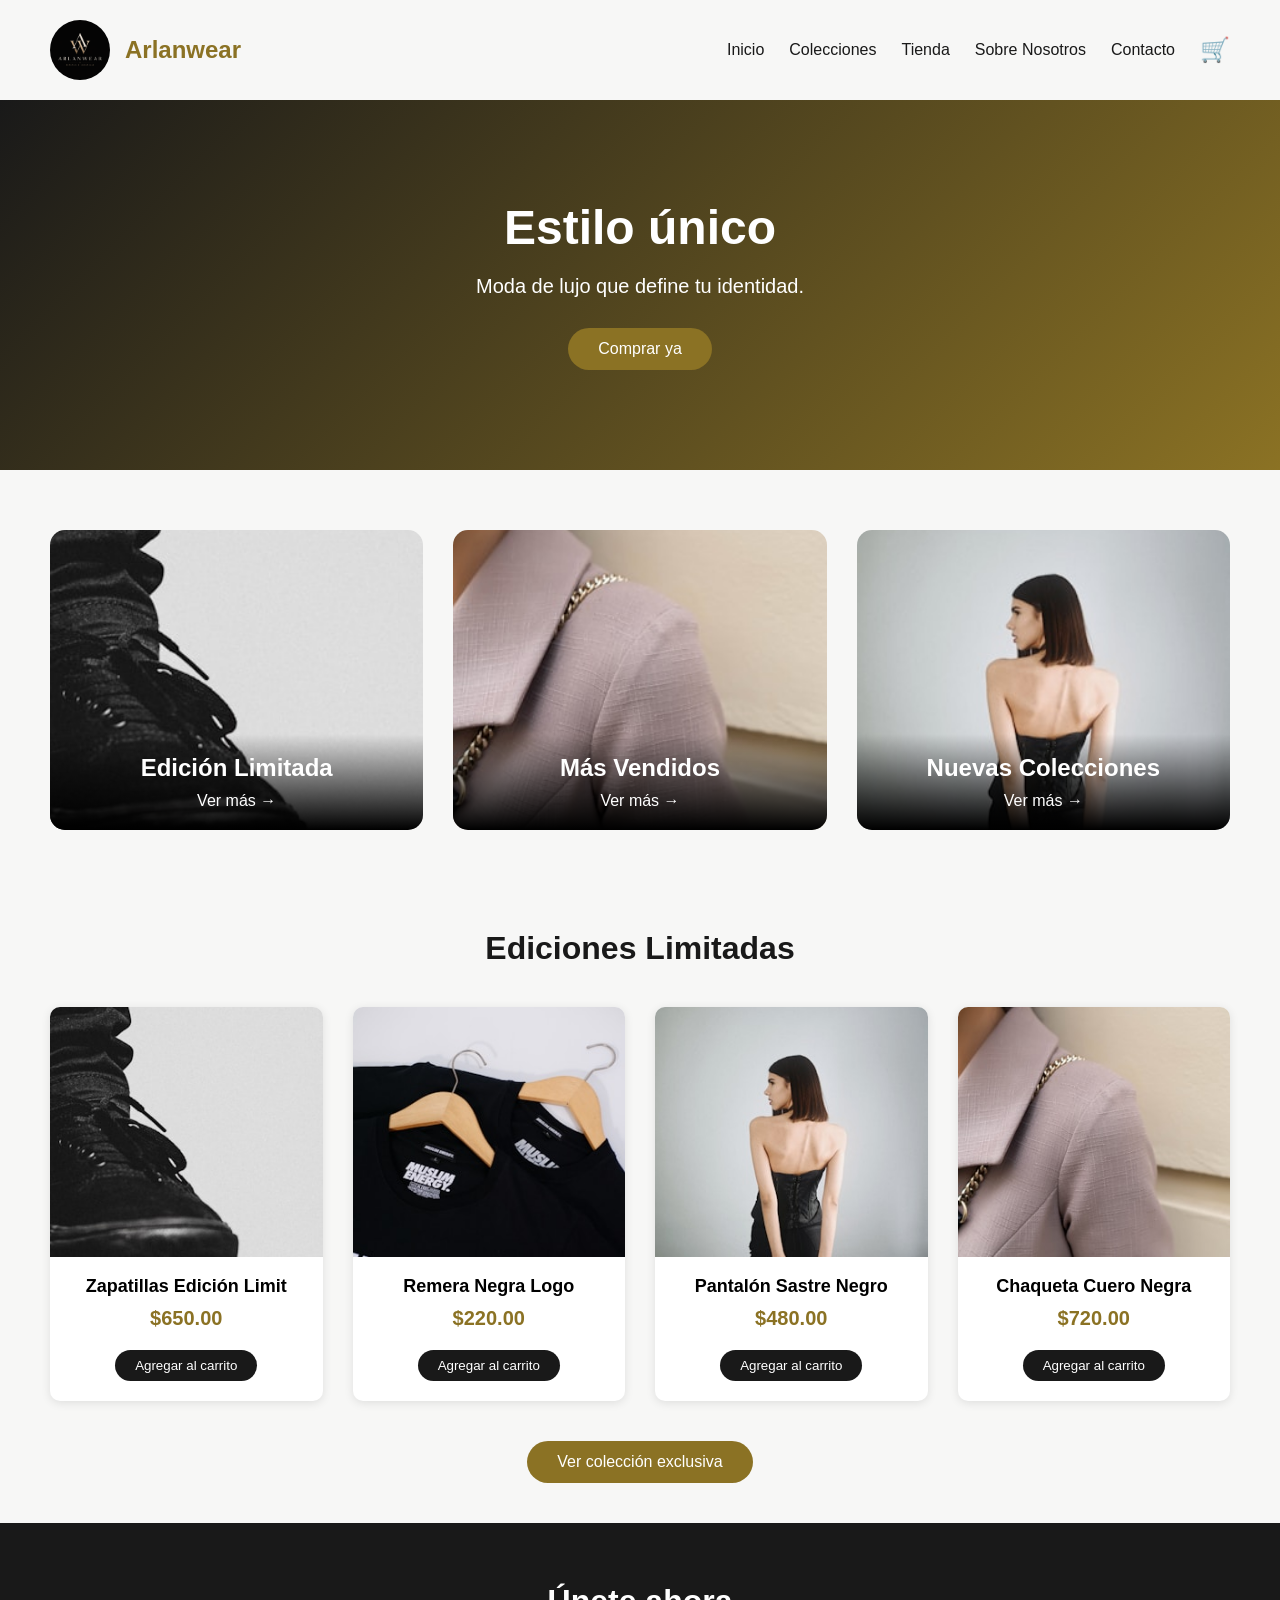
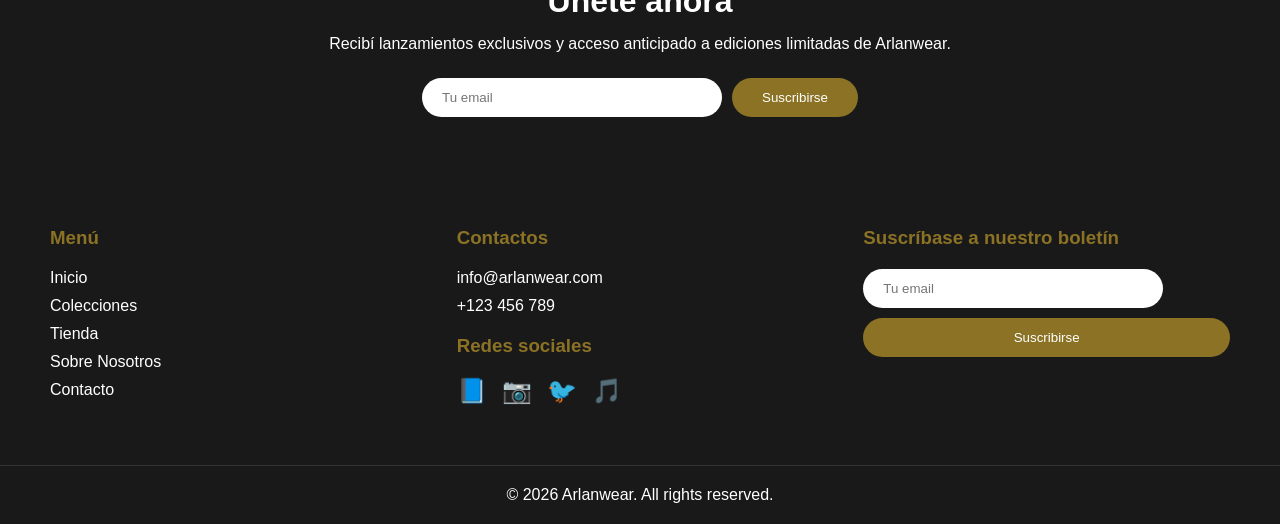
==== commit aa3b533d: "Update print statement from 'Hello' to 'Goodbye'" ====
--- a/index.html
+++ b/index.html
@@ -1,807 +1,200 @@
 <!DOCTYPE html>
-<!-- saved from url=(0014)about:internet -->
-<html lang="es-AR"><head><meta http-equiv="Content-Type" content="text/html; charset=UTF-8">
-	
-	<meta name="viewport" content="width=device-width, initial-scale=1">
-<meta name="robots" content="max-image-preview:large">
-<title>Arlanwear</title>
-<link rel="alternate" type="application/rss+xml" title="Arlanwear » Feed" href="https://deepskyblue-lemur-815749.hostingersite.com/feed/">
-<link rel="alternate" type="application/rss+xml" title="Arlanwear » RSS de los comentarios" href="https://deepskyblue-lemur-815749.hostingersite.com/comments/feed/">
-<link rel="alternate" title="oEmbed (JSON)" type="application/json+oembed" href="https://deepskyblue-lemur-815749.hostingersite.com/wp-json/oembed/1.0/embed?url=https%3A%2F%2Fdeepskyblue-lemur-815749.hostingersite.com%2F">
-<link rel="alternate" title="oEmbed (XML)" type="text/xml+oembed" href="https://deepskyblue-lemur-815749.hostingersite.com/wp-json/oembed/1.0/embed?url=https%3A%2F%2Fdeepskyblue-lemur-815749.hostingersite.com%2F&amp;format=xml">
-<style id="wp-img-auto-sizes-contain-inline-css">
-img:is([sizes=auto i],[sizes^="auto," i]){contain-intrinsic-size:3000px 1500px}
-/*# sourceURL=wp-img-auto-sizes-contain-inline-css */
-</style>
-
-<style id="wp-block-site-logo-inline-css">
-.wp-block-site-logo{box-sizing:border-box;line-height:0}.wp-block-site-logo a{display:inline-block;line-height:0}.wp-block-site-logo.is-default-size img{height:auto;width:120px}.wp-block-site-logo img{height:auto;max-width:100%}.wp-block-site-logo a,.wp-block-site-logo img{border-radius:inherit}.wp-block-site-logo.aligncenter{margin-left:auto;margin-right:auto;text-align:center}:root :where(.wp-block-site-logo.is-style-rounded){border-radius:9999px}
-/*# sourceURL=https://deepskyblue-lemur-815749.hostingersite.com/wp-includes/blocks/site-logo/style.min.css */
-</style>
-<style id="wp-block-site-title-inline-css">
-.wp-block-site-title{box-sizing:border-box}.wp-block-site-title :where(a){color:inherit;font-family:inherit;font-size:inherit;font-style:inherit;font-weight:inherit;letter-spacing:inherit;line-height:inherit;text-decoration:inherit}
-/*# sourceURL=https://deepskyblue-lemur-815749.hostingersite.com/wp-includes/blocks/site-title/style.min.css */
-</style>
-<style id="wp-block-group-inline-css">
-.wp-block-group{box-sizing:border-box}:where(.wp-block-group.wp-block-group-is-layout-constrained){position:relative}
-/*# sourceURL=https://deepskyblue-lemur-815749.hostingersite.com/wp-includes/blocks/group/style.min.css */
-</style>
-<style id="wp-block-navigation-link-inline-css">
-.wp-block-navigation .wp-block-navigation-item__label{overflow-wrap:break-word}.wp-block-navigation .wp-block-navigation-item__description{display:none}.link-ui-tools{outline:1px solid #f0f0f0;padding:8px}.link-ui-block-inserter{padding-top:8px}.link-ui-block-inserter__back{margin-left:8px;text-transform:uppercase}
-/*# sourceURL=https://deepskyblue-lemur-815749.hostingersite.com/wp-includes/blocks/navigation-link/style.min.css */
-</style>
-<link rel="stylesheet" id="wp-block-navigation-css" href="./Arlanwear_files/style.min.css" media="all">
-<style id="woocommerce-customer-account-style-inline-css">
-@keyframes wc-skeleton-shimmer{to{transform:translateX(100%)}}.is-layout-constrained>.wp-block-woocommerce-customer-account.alignright{float:none;justify-content:flex-end}.is-layout-constrained>.wp-block-woocommerce-customer-account.alignleft{float:none;justify-content:flex-start}.is-layout-constrained>.wp-block-woocommerce-customer-account.aligncenter{float:none;justify-content:center}:where(.wp-block-woocommerce-customer-account){--wc-customer-account-viewport-gutter:var(--wp--preset--spacing--20,16px);--wc-customer-account-dropdown-padding-inline:var( --wp--preset--spacing--30,16px );--wc-customer-account-dropdown-padding-block:var( --wp--preset--spacing--20,8px );--wc-customer-account-dropdown-surface:var( --wp--preset--color--base,#fff );--wc-customer-account-dropdown-border-color:color-mix(in srgb,currentColor 20%,transparent);--wc-customer-account-dropdown-item-hover-bg:color-mix(in srgb,currentColor 8%,transparent)}:where(.wp-block-woocommerce-customer-account .wc-block-customer-account__link),:where(.wp-block-woocommerce-customer-account.wc-block-customer-account--has-dropdown .wc-block-customer-account__toggle){align-items:center;color:inherit;display:flex;font-family:inherit;font-size:inherit;font-weight:inherit;line-height:1;padding:.5em;text-decoration:none;white-space:nowrap}:where(.wp-block-woocommerce-customer-account .wc-block-customer-account__link):hover,:where(.wp-block-woocommerce-customer-account.wc-block-customer-account--has-dropdown .wc-block-customer-account__toggle):hover{text-decoration:underline}:where(.wp-block-woocommerce-customer-account .wc-block-customer-account__link) .wc-block-customer-account__account-icon,:where(.wp-block-woocommerce-customer-account.wc-block-customer-account--has-dropdown .wc-block-customer-account__toggle) .wc-block-customer-account__account-icon{height:1.5em;width:1.5em}:where(.wp-block-woocommerce-customer-account) .wc-block-customer-account__caret{height:.375em;margin-left:.25em;transition:transform .2s ease;width:.625em}:where(.wp-block-woocommerce-customer-account).wc-block-customer-account--has-dropdown{position:relative}:where(.wp-block-woocommerce-customer-account).wc-block-customer-account--has-dropdown .wc-block-customer-account__toggle{background:none;border:none;cursor:pointer;font:inherit}:where(.wp-block-woocommerce-customer-account).wc-block-customer-account--has-dropdown.is-dropdown-open .wc-block-customer-account__caret{transform:rotate(180deg)}:where(.wp-block-woocommerce-customer-account).wc-block-customer-account--has-dropdown .wc-block-customer-account__dropdown{background:var(--wc-customer-account-dropdown-surface);border:1px solid var(--wc-customer-account-dropdown-border-color);border-radius:4px;box-shadow:0 2px 8px rgba(0,0,0,.12);left:0;max-width:calc(100vw - var(--wc-customer-account-viewport-gutter)*2);min-width:200px;position:absolute;top:100%;z-index:100}:where(.wp-block-woocommerce-customer-account).wc-block-customer-account--has-dropdown .wc-block-customer-account__dropdown[hidden]{display:none}:where(.wp-block-woocommerce-customer-account).wc-block-customer-account--has-dropdown.wc-block-customer-account--show-above .wc-block-customer-account__dropdown{bottom:100%;top:auto}:where(.wp-block-woocommerce-customer-account).wc-block-customer-account--has-dropdown.wc-block-customer-account--align-right .wc-block-customer-account__dropdown{left:auto;right:0}:where(.wp-block-woocommerce-customer-account).wc-block-customer-account--has-dropdown .wc-block-customer-account__dropdown-divider{background:var(--wc-customer-account-dropdown-border-color);height:1px}:where(.wp-block-woocommerce-customer-account).wc-block-customer-account--has-dropdown .wc-block-customer-account__dropdown-item{color:inherit;display:block;font-size:var(--wp--preset--font-size--small);line-height:1.5;padding:calc(var(--wc-customer-account-dropdown-padding-block)/2) var(--wc-customer-account-dropdown-padding-block);text-decoration:none;white-space:nowrap}:where(.wp-block-woocommerce-customer-account).wc-block-customer-account--has-dropdown .wc-block-customer-account__dropdown-item:only-child{padding:var(--wc-customer-account-dropdown-padding-block)}:where(.wp-block-woocommerce-customer-account).wc-block-customer-account--has-dropdown .wc-block-customer-account__dropdown-item:focus,:where(.wp-block-woocommerce-customer-account).wc-block-customer-account--has-dropdown .wc-block-customer-account__dropdown-item:hover{background:var(--wc-customer-account-dropdown-item-hover-bg);text-decoration:none}:where(.wp-block-woocommerce-customer-account).wc-block-customer-account--has-dropdown .wc-block-customer-account__dropdown-item:focus-visible{outline:2px solid currentColor;outline-offset:-2px}
-
-/*# sourceURL=https://deepskyblue-lemur-815749.hostingersite.com/wp-content/plugins/woocommerce/assets/client/blocks/woocommerce/customer-account-style.css */
-</style>
-<style id="wp-block-paragraph-inline-css">
-.is-small-text{font-size:.875em}.is-regular-text{font-size:1em}.is-large-text{font-size:2.25em}.is-larger-text{font-size:3em}.has-drop-cap:not(:focus):first-letter{float:left;font-size:8.4em;font-style:normal;font-weight:100;line-height:.68;margin:.05em .1em 0 0;text-transform:uppercase}body.rtl .has-drop-cap:not(:focus):first-letter{float:none;margin-left:.1em}p.has-drop-cap.has-background{overflow:hidden}:root :where(p.has-background){padding:1.25em 2.375em}:where(p.has-text-color:not(.has-link-color)) a{color:inherit}p.has-text-align-left[style*="writing-mode:vertical-lr"],p.has-text-align-right[style*="writing-mode:vertical-rl"]{rotate:180deg}
-/*# sourceURL=https://deepskyblue-lemur-815749.hostingersite.com/wp-includes/blocks/paragraph/style.min.css */
-</style>
-<link rel="stylesheet" id="wc-blocks-style-css" href="./Arlanwear_files/wc-blocks.css" media="all">
-<style id="wc-blocks-style-inline-css">
-:root { --drawer-width: 480px; --neg-drawer-width: calc(var(--drawer-width) * -1); }
-/*# sourceURL=wc-blocks-style-inline-css */
-</style>
-<link rel="stylesheet" id="wc-blocks-style-mini-cart-contents-css" href="./Arlanwear_files/mini-cart-contents.css" media="all">
-<link rel="stylesheet" id="wc-blocks-packages-style-css" href="./Arlanwear_files/packages-style.css" media="all">
-<link rel="stylesheet" id="wc-blocks-style-mini-cart-css" href="./Arlanwear_files/mini-cart.css" media="all">
-<link rel="stylesheet" id="elementor-frontend-css" href="./Arlanwear_files/frontend.min.css" media="all">
-<style id="elementor-frontend-inline-css">
-.hostinger-elementor-aos { opacity: 0; } .hostinger-elementor-aos.aos-animate { opacity: 1; }
-/*# sourceURL=elementor-frontend-inline-css */
-</style>
-<link rel="stylesheet" id="elementor-post-22-css" href="./Arlanwear_files/post-22.css" media="all">
-<style id="wp-block-post-content-inline-css">
-.wp-block-post-content{display:flow-root}
-/*# sourceURL=https://deepskyblue-lemur-815749.hostingersite.com/wp-includes/blocks/post-content/style.min.css */
-</style>
-<style id="wp-block-heading-inline-css">
-h1:where(.wp-block-heading).has-background,h2:where(.wp-block-heading).has-background,h3:where(.wp-block-heading).has-background,h4:where(.wp-block-heading).has-background,h5:where(.wp-block-heading).has-background,h6:where(.wp-block-heading).has-background{padding:1.25em 2.375em}h1.has-text-align-left[style*=writing-mode]:where([style*=vertical-lr]),h1.has-text-align-right[style*=writing-mode]:where([style*=vertical-rl]),h2.has-text-align-left[style*=writing-mode]:where([style*=vertical-lr]),h2.has-text-align-right[style*=writing-mode]:where([style*=vertical-rl]),h3.has-text-align-left[style*=writing-mode]:where([style*=vertical-lr]),h3.has-text-align-right[style*=writing-mode]:where([style*=vertical-rl]),h4.has-text-align-left[style*=writing-mode]:where([style*=vertical-lr]),h4.has-text-align-right[style*=writing-mode]:where([style*=vertical-rl]),h5.has-text-align-left[style*=writing-mode]:where([style*=vertical-lr]),h5.has-text-align-right[style*=writing-mode]:where([style*=vertical-rl]),h6.has-text-align-left[style*=writing-mode]:where([style*=vertical-lr]),h6.has-text-align-right[style*=writing-mode]:where([style*=vertical-rl]){rotate:180deg}
-/*# sourceURL=https://deepskyblue-lemur-815749.hostingersite.com/wp-includes/blocks/heading/style.min.css */
-</style>
-<style id="wp-block-social-links-inline-css">
-.wp-block-social-links{background:none;box-sizing:border-box;margin-left:0;padding-left:0;padding-right:0;text-indent:0}.wp-block-social-links .wp-social-link a,.wp-block-social-links .wp-social-link a:hover{border-bottom:0;box-shadow:none;text-decoration:none}.wp-block-social-links .wp-social-link svg{height:1em;width:1em}.wp-block-social-links .wp-social-link span:not(.screen-reader-text){font-size:.65em;margin-left:.5em;margin-right:.5em}.wp-block-social-links.has-small-icon-size{font-size:16px}.wp-block-social-links,.wp-block-social-links.has-normal-icon-size{font-size:24px}.wp-block-social-links.has-large-icon-size{font-size:36px}.wp-block-social-links.has-huge-icon-size{font-size:48px}.wp-block-social-links.aligncenter{display:flex;justify-content:center}.wp-block-social-links.alignright{justify-content:flex-end}.wp-block-social-link{border-radius:9999px;display:block}@media not (prefers-reduced-motion){.wp-block-social-link{transition:transform .1s ease}}.wp-block-social-link{height:auto}.wp-block-social-link a{align-items:center;display:flex;line-height:0}.wp-block-social-link:hover{transform:scale(1.1)}.wp-block-social-links .wp-block-social-link.wp-social-link{display:inline-block;margin:0;padding:0}.wp-block-social-links .wp-block-social-link.wp-social-link .wp-block-social-link-anchor,.wp-block-social-links .wp-block-social-link.wp-social-link .wp-block-social-link-anchor svg,.wp-block-social-links .wp-block-social-link.wp-social-link .wp-block-social-link-anchor:active,.wp-block-social-links .wp-block-social-link.wp-social-link .wp-block-social-link-anchor:hover,.wp-block-social-links .wp-block-social-link.wp-social-link .wp-block-social-link-anchor:visited{color:currentColor;fill:currentColor}:where(.wp-block-social-links:not(.is-style-logos-only)) .wp-social-link{background-color:#f0f0f0;color:#444}:where(.wp-block-social-links:not(.is-style-logos-only)) .wp-social-link-amazon{background-color:#f90;color:#fff}:where(.wp-block-social-links:not(.is-style-logos-only)) .wp-social-link-bandcamp{background-color:#1ea0c3;color:#fff}:where(.wp-block-social-links:not(.is-style-logos-only)) .wp-social-link-behance{background-color:#0757fe;color:#fff}:where(.wp-block-social-links:not(.is-style-logos-only)) .wp-social-link-bluesky{background-color:#0a7aff;color:#fff}:where(.wp-block-social-links:not(.is-style-logos-only)) .wp-social-link-codepen{background-color:#1e1f26;color:#fff}:where(.wp-block-social-links:not(.is-style-logos-only)) .wp-social-link-deviantart{background-color:#02e49b;color:#fff}:where(.wp-block-social-links:not(.is-style-logos-only)) .wp-social-link-discord{background-color:#5865f2;color:#fff}:where(.wp-block-social-links:not(.is-style-logos-only)) .wp-social-link-dribbble{background-color:#e94c89;color:#fff}:where(.wp-block-social-links:not(.is-style-logos-only)) .wp-social-link-dropbox{background-color:#4280ff;color:#fff}:where(.wp-block-social-links:not(.is-style-logos-only)) .wp-social-link-etsy{background-color:#f45800;color:#fff}:where(.wp-block-social-links:not(.is-style-logos-only)) .wp-social-link-facebook{background-color:#0866ff;color:#fff}:where(.wp-block-social-links:not(.is-style-logos-only)) .wp-social-link-fivehundredpx{background-color:#000;color:#fff}:where(.wp-block-social-links:not(.is-style-logos-only)) .wp-social-link-flickr{background-color:#0461dd;color:#fff}:where(.wp-block-social-links:not(.is-style-logos-only)) .wp-social-link-foursquare{background-color:#e65678;color:#fff}:where(.wp-block-social-links:not(.is-style-logos-only)) .wp-social-link-github{background-color:#24292d;color:#fff}:where(.wp-block-social-links:not(.is-style-logos-only)) .wp-social-link-goodreads{background-color:#eceadd;color:#382110}:where(.wp-block-social-links:not(.is-style-logos-only)) .wp-social-link-google{background-color:#ea4434;color:#fff}:where(.wp-block-social-links:not(.is-style-logos-only)) .wp-social-link-gravatar{background-color:#1d4fc4;color:#fff}:where(.wp-block-social-links:not(.is-style-logos-only)) .wp-social-link-instagram{background-color:#f00075;color:#fff}:where(.wp-block-social-links:not(.is-style-logos-only)) .wp-social-link-lastfm{background-color:#e21b24;color:#fff}:where(.wp-block-social-links:not(.is-style-logos-only)) .wp-social-link-linkedin{background-color:#0d66c2;color:#fff}:where(.wp-block-social-links:not(.is-style-logos-only)) .wp-social-link-mastodon{background-color:#3288d4;color:#fff}:where(.wp-block-social-links:not(.is-style-logos-only)) .wp-social-link-medium{background-color:#000;color:#fff}:where(.wp-block-social-links:not(.is-style-logos-only)) .wp-social-link-meetup{background-color:#f6405f;color:#fff}:where(.wp-block-social-links:not(.is-style-logos-only)) .wp-social-link-patreon{background-color:#000;color:#fff}:where(.wp-block-social-links:not(.is-style-logos-only)) .wp-social-link-pinterest{background-color:#e60122;color:#fff}:where(.wp-block-social-links:not(.is-style-logos-only)) .wp-social-link-pocket{background-color:#ef4155;color:#fff}:where(.wp-block-social-links:not(.is-style-logos-only)) .wp-social-link-reddit{background-color:#ff4500;color:#fff}:where(.wp-block-social-links:not(.is-style-logos-only)) .wp-social-link-skype{background-color:#0478d7;color:#fff}:where(.wp-block-social-links:not(.is-style-logos-only)) .wp-social-link-snapchat{background-color:#fefc00;color:#fff;stroke:#000}:where(.wp-block-social-links:not(.is-style-logos-only)) .wp-social-link-soundcloud{background-color:#ff5600;color:#fff}:where(.wp-block-social-links:not(.is-style-logos-only)) .wp-social-link-spotify{background-color:#1bd760;color:#fff}:where(.wp-block-social-links:not(.is-style-logos-only)) .wp-social-link-telegram{background-color:#2aabee;color:#fff}:where(.wp-block-social-links:not(.is-style-logos-only)) .wp-social-link-threads{background-color:#000;color:#fff}:where(.wp-block-social-links:not(.is-style-logos-only)) .wp-social-link-tiktok{background-color:#000;color:#fff}:where(.wp-block-social-links:not(.is-style-logos-only)) .wp-social-link-tumblr{background-color:#011835;color:#fff}:where(.wp-block-social-links:not(.is-style-logos-only)) .wp-social-link-twitch{background-color:#6440a4;color:#fff}:where(.wp-block-social-links:not(.is-style-logos-only)) .wp-social-link-twitter{background-color:#1da1f2;color:#fff}:where(.wp-block-social-links:not(.is-style-logos-only)) .wp-social-link-vimeo{background-color:#1eb7ea;color:#fff}:where(.wp-block-social-links:not(.is-style-logos-only)) .wp-social-link-vk{background-color:#4680c2;color:#fff}:where(.wp-block-social-links:not(.is-style-logos-only)) .wp-social-link-wordpress{background-color:#3499cd;color:#fff}:where(.wp-block-social-links:not(.is-style-logos-only)) .wp-social-link-whatsapp{background-color:#25d366;color:#fff}:where(.wp-block-social-links:not(.is-style-logos-only)) .wp-social-link-x{background-color:#000;color:#fff}:where(.wp-block-social-links:not(.is-style-logos-only)) .wp-social-link-yelp{background-color:#d32422;color:#fff}:where(.wp-block-social-links:not(.is-style-logos-only)) .wp-social-link-youtube{background-color:red;color:#fff}:where(.wp-block-social-links.is-style-logos-only) .wp-social-link{background:none}:where(.wp-block-social-links.is-style-logos-only) .wp-social-link svg{height:1.25em;width:1.25em}:where(.wp-block-social-links.is-style-logos-only) .wp-social-link-amazon{color:#f90}:where(.wp-block-social-links.is-style-logos-only) .wp-social-link-bandcamp{color:#1ea0c3}:where(.wp-block-social-links.is-style-logos-only) .wp-social-link-behance{color:#0757fe}:where(.wp-block-social-links.is-style-logos-only) .wp-social-link-bluesky{color:#0a7aff}:where(.wp-block-social-links.is-style-logos-only) .wp-social-link-codepen{color:#1e1f26}:where(.wp-block-social-links.is-style-logos-only) .wp-social-link-deviantart{color:#02e49b}:where(.wp-block-social-links.is-style-logos-only) .wp-social-link-discord{color:#5865f2}:where(.wp-block-social-links.is-style-logos-only) .wp-social-link-dribbble{color:#e94c89}:where(.wp-block-social-links.is-style-logos-only) .wp-social-link-dropbox{color:#4280ff}:where(.wp-block-social-links.is-style-logos-only) .wp-social-link-etsy{color:#f45800}:where(.wp-block-social-links.is-style-logos-only) .wp-social-link-facebook{color:#0866ff}:where(.wp-block-social-links.is-style-logos-only) .wp-social-link-fivehundredpx{color:#000}:where(.wp-block-social-links.is-style-logos-only) .wp-social-link-flickr{color:#0461dd}:where(.wp-block-social-links.is-style-logos-only) .wp-social-link-foursquare{color:#e65678}:where(.wp-block-social-links.is-style-logos-only) .wp-social-link-github{color:#24292d}:where(.wp-block-social-links.is-style-logos-only) .wp-social-link-goodreads{color:#382110}:where(.wp-block-social-links.is-style-logos-only) .wp-social-link-google{color:#ea4434}:where(.wp-block-social-links.is-style-logos-only) .wp-social-link-gravatar{color:#1d4fc4}:where(.wp-block-social-links.is-style-logos-only) .wp-social-link-instagram{color:#f00075}:where(.wp-block-social-links.is-style-logos-only) .wp-social-link-lastfm{color:#e21b24}:where(.wp-block-social-links.is-style-logos-only) .wp-social-link-linkedin{color:#0d66c2}:where(.wp-block-social-links.is-style-logos-only) .wp-social-link-mastodon{color:#3288d4}:where(.wp-block-social-links.is-style-logos-only) .wp-social-link-medium{color:#000}:where(.wp-block-social-links.is-style-logos-only) .wp-social-link-meetup{color:#f6405f}:where(.wp-block-social-links.is-style-logos-only) .wp-social-link-patreon{color:#000}:where(.wp-block-social-links.is-style-logos-only) .wp-social-link-pinterest{color:#e60122}:where(.wp-block-social-links.is-style-logos-only) .wp-social-link-pocket{color:#ef4155}:where(.wp-block-social-links.is-style-logos-only) .wp-social-link-reddit{color:#ff4500}:where(.wp-block-social-links.is-style-logos-only) .wp-social-link-skype{color:#0478d7}:where(.wp-block-social-links.is-style-logos-only) .wp-social-link-snapchat{color:#fff;stroke:#000}:where(.wp-block-social-links.is-style-logos-only) .wp-social-link-soundcloud{color:#ff5600}:where(.wp-block-social-links.is-style-logos-only) .wp-social-link-spotify{color:#1bd760}:where(.wp-block-social-links.is-style-logos-only) .wp-social-link-telegram{color:#2aabee}:where(.wp-block-social-links.is-style-logos-only) .wp-social-link-threads{color:#000}:where(.wp-block-social-links.is-style-logos-only) .wp-social-link-tiktok{color:#000}:where(.wp-block-social-links.is-style-logos-only) .wp-social-link-tumblr{color:#011835}:where(.wp-block-social-links.is-style-logos-only) .wp-social-link-twitch{color:#6440a4}:where(.wp-block-social-links.is-style-logos-only) .wp-social-link-twitter{color:#1da1f2}:where(.wp-block-social-links.is-style-logos-only) .wp-social-link-vimeo{color:#1eb7ea}:where(.wp-block-social-links.is-style-logos-only) .wp-social-link-vk{color:#4680c2}:where(.wp-block-social-links.is-style-logos-only) .wp-social-link-whatsapp{color:#25d366}:where(.wp-block-social-links.is-style-logos-only) .wp-social-link-wordpress{color:#3499cd}:where(.wp-block-social-links.is-style-logos-only) .wp-social-link-x{color:#000}:where(.wp-block-social-links.is-style-logos-only) .wp-social-link-yelp{color:#d32422}:where(.wp-block-social-links.is-style-logos-only) .wp-social-link-youtube{color:red}.wp-block-social-links.is-style-pill-shape .wp-social-link{width:auto}:root :where(.wp-block-social-links .wp-social-link a){padding:.25em}:root :where(.wp-block-social-links.is-style-logos-only .wp-social-link a){padding:0}:root :where(.wp-block-social-links.is-style-pill-shape .wp-social-link a){padding-left:.6666666667em;padding-right:.6666666667em}.wp-block-social-links:not(.has-icon-color):not(.has-icon-background-color) .wp-social-link-snapchat .wp-block-social-link-label{color:#000}
-/*# sourceURL=https://deepskyblue-lemur-815749.hostingersite.com/wp-includes/blocks/social-links/style.min.css */
-</style>
-<style id="wp-block-columns-inline-css">
-.wp-block-columns{box-sizing:border-box;display:flex;flex-wrap:wrap!important}@media (min-width:782px){.wp-block-columns{flex-wrap:nowrap!important}}.wp-block-columns{align-items:normal!important}.wp-block-columns.are-vertically-aligned-top{align-items:flex-start}.wp-block-columns.are-vertically-aligned-center{align-items:center}.wp-block-columns.are-vertically-aligned-bottom{align-items:flex-end}@media (max-width:781px){.wp-block-columns:not(.is-not-stacked-on-mobile)>.wp-block-column{flex-basis:100%!important}}@media (min-width:782px){.wp-block-columns:not(.is-not-stacked-on-mobile)>.wp-block-column{flex-basis:0;flex-grow:1}.wp-block-columns:not(.is-not-stacked-on-mobile)>.wp-block-column[style*=flex-basis]{flex-grow:0}}.wp-block-columns.is-not-stacked-on-mobile{flex-wrap:nowrap!important}.wp-block-columns.is-not-stacked-on-mobile>.wp-block-column{flex-basis:0;flex-grow:1}.wp-block-columns.is-not-stacked-on-mobile>.wp-block-column[style*=flex-basis]{flex-grow:0}:where(.wp-block-columns){margin-bottom:1.75em}:where(.wp-block-columns.has-background){padding:1.25em 2.375em}.wp-block-column{flex-grow:1;min-width:0;overflow-wrap:break-word;word-break:break-word}.wp-block-column.is-vertically-aligned-top{align-self:flex-start}.wp-block-column.is-vertically-aligned-center{align-self:center}.wp-block-column.is-vertically-aligned-bottom{align-self:flex-end}.wp-block-column.is-vertically-aligned-stretch{align-self:stretch}.wp-block-column.is-vertically-aligned-bottom,.wp-block-column.is-vertically-aligned-center,.wp-block-column.is-vertically-aligned-top{width:100%}
-/*# sourceURL=https://deepskyblue-lemur-815749.hostingersite.com/wp-includes/blocks/columns/style.min.css */
-</style>
-<style id="wp-emoji-styles-inline-css">
-
-	img.wp-smiley, img.emoji {
-		display: inline !important;
-		border: none !important;
-		box-shadow: none !important;
-		height: 1em !important;
-		width: 1em !important;
-		margin: 0 0.07em !important;
-		vertical-align: -0.1em !important;
-		background: none !important;
-		padding: 0 !important;
-	}
-/*# sourceURL=wp-emoji-styles-inline-css */
-</style>
-<style id="wp-block-library-inline-css">
-:root{--wp-block-synced-color:#7a00df;--wp-block-synced-color--rgb:122,0,223;--wp-bound-block-color:var(--wp-block-synced-color);--wp-editor-canvas-background:#ddd;--wp-admin-theme-color:#007cba;--wp-admin-theme-color--rgb:0,124,186;--wp-admin-theme-color-darker-10:#006ba1;--wp-admin-theme-color-darker-10--rgb:0,107,160.5;--wp-admin-theme-color-darker-20:#005a87;--wp-admin-theme-color-darker-20--rgb:0,90,135;--wp-admin-border-width-focus:2px}@media (min-resolution:192dpi){:root{--wp-admin-border-width-focus:1.5px}}.wp-element-button{cursor:pointer}:root .has-very-light-gray-background-color{background-color:#eee}:root .has-very-dark-gray-background-color{background-color:#313131}:root .has-very-light-gray-color{color:#eee}:root .has-very-dark-gray-color{color:#313131}:root .has-vivid-green-cyan-to-vivid-cyan-blue-gradient-background{background:linear-gradient(135deg,#00d084,#0693e3)}:root .has-purple-crush-gradient-background{background:linear-gradient(135deg,#34e2e4,#4721fb 50%,#ab1dfe)}:root .has-hazy-dawn-gradient-background{background:linear-gradient(135deg,#faaca8,#dad0ec)}:root .has-subdued-olive-gradient-background{background:linear-gradient(135deg,#fafae1,#67a671)}:root .has-atomic-cream-gradient-background{background:linear-gradient(135deg,#fdd79a,#004a59)}:root .has-nightshade-gradient-background{background:linear-gradient(135deg,#330968,#31cdcf)}:root .has-midnight-gradient-background{background:linear-gradient(135deg,#020381,#2874fc)}:root{--wp--preset--font-size--normal:16px;--wp--preset--font-size--huge:42px}.has-regular-font-size{font-size:1em}.has-larger-font-size{font-size:2.625em}.has-normal-font-size{font-size:var(--wp--preset--font-size--normal)}.has-huge-font-size{font-size:var(--wp--preset--font-size--huge)}.has-text-align-center{text-align:center}.has-text-align-left{text-align:left}.has-text-align-right{text-align:right}.has-fit-text{white-space:nowrap!important}#end-resizable-editor-section{display:none}.aligncenter{clear:both}.items-justified-left{justify-content:flex-start}.items-justified-center{justify-content:center}.items-justified-right{justify-content:flex-end}.items-justified-space-between{justify-content:space-between}.screen-reader-text{border:0;clip-path:inset(50%);height:1px;margin:-1px;overflow:hidden;padding:0;position:absolute;width:1px;word-wrap:normal!important}.screen-reader-text:focus{background-color:#ddd;clip-path:none;color:#444;display:block;font-size:1em;height:auto;left:5px;line-height:normal;padding:15px 23px 14px;text-decoration:none;top:5px;width:auto;z-index:100000}html :where(.has-border-color){border-style:solid}html :where([style*=border-top-color]){border-top-style:solid}html :where([style*=border-right-color]){border-right-style:solid}html :where([style*=border-bottom-color]){border-bottom-style:solid}html :where([style*=border-left-color]){border-left-style:solid}html :where([style*=border-width]){border-style:solid}html :where([style*=border-top-width]){border-top-style:solid}html :where([style*=border-right-width]){border-right-style:solid}html :where([style*=border-bottom-width]){border-bottom-style:solid}html :where([style*=border-left-width]){border-left-style:solid}html :where(img[class*=wp-image-]){height:auto;max-width:100%}:where(figure){margin:0 0 1em}html :where(.is-position-sticky){--wp-admin--admin-bar--position-offset:var(--wp-admin--admin-bar--height,0px)}@media screen and (max-width:600px){html :where(.is-position-sticky){--wp-admin--admin-bar--position-offset:0px}}
-/*# sourceURL=/wp-includes/css/dist/block-library/common.min.css */
-</style>
-<link rel="stylesheet" id="woocommerce-blocktheme-css" href="./Arlanwear_files/woocommerce-blocktheme.css" media="all">
-<style id="global-styles-inline-css">
-:root{--wp--preset--aspect-ratio--square: 1;--wp--preset--aspect-ratio--4-3: 4/3;--wp--preset--aspect-ratio--3-4: 3/4;--wp--preset--aspect-ratio--3-2: 3/2;--wp--preset--aspect-ratio--2-3: 2/3;--wp--preset--aspect-ratio--16-9: 16/9;--wp--preset--aspect-ratio--9-16: 9/16;--wp--preset--color--black: #000000;--wp--preset--color--cyan-bluish-gray: #abb8c3;--wp--preset--color--white: #ffffff;--wp--preset--color--pale-pink: #f78da7;--wp--preset--color--vivid-red: #cf2e2e;--wp--preset--color--luminous-vivid-orange: #ff6900;--wp--preset--color--luminous-vivid-amber: #fcb900;--wp--preset--color--light-green-cyan: #7bdcb5;--wp--preset--color--vivid-green-cyan: #00d084;--wp--preset--color--pale-cyan-blue: #8ed1fc;--wp--preset--color--vivid-cyan-blue: #0693e3;--wp--preset--color--vivid-purple: #9b51e0;--wp--preset--color--color-1: #f7f7f6;--wp--preset--color--color-2: #191919;--wp--preset--color--color-3: #8b7224;--wp--preset--color--light: #ffffff;--wp--preset--color--dark: #0d141a;--wp--preset--color--grey: #B8C0CC;--wp--preset--gradient--vivid-cyan-blue-to-vivid-purple: linear-gradient(135deg,rgb(6,147,227) 0%,rgb(155,81,224) 100%);--wp--preset--gradient--light-green-cyan-to-vivid-green-cyan: linear-gradient(135deg,rgb(122,220,180) 0%,rgb(0,208,130) 100%);--wp--preset--gradient--luminous-vivid-amber-to-luminous-vivid-orange: linear-gradient(135deg,rgb(252,185,0) 0%,rgb(255,105,0) 100%);--wp--preset--gradient--luminous-vivid-orange-to-vivid-red: linear-gradient(135deg,rgb(255,105,0) 0%,rgb(207,46,46) 100%);--wp--preset--gradient--very-light-gray-to-cyan-bluish-gray: linear-gradient(135deg,rgb(238,238,238) 0%,rgb(169,184,195) 100%);--wp--preset--gradient--cool-to-warm-spectrum: linear-gradient(135deg,rgb(74,234,220) 0%,rgb(151,120,209) 20%,rgb(207,42,186) 40%,rgb(238,44,130) 60%,rgb(251,105,98) 80%,rgb(254,248,76) 100%);--wp--preset--gradient--blush-light-purple: linear-gradient(135deg,rgb(255,206,236) 0%,rgb(152,150,240) 100%);--wp--preset--gradient--blush-bordeaux: linear-gradient(135deg,rgb(254,205,165) 0%,rgb(254,45,45) 50%,rgb(107,0,62) 100%);--wp--preset--gradient--luminous-dusk: linear-gradient(135deg,rgb(255,203,112) 0%,rgb(199,81,192) 50%,rgb(65,88,208) 100%);--wp--preset--gradient--pale-ocean: linear-gradient(135deg,rgb(255,245,203) 0%,rgb(182,227,212) 50%,rgb(51,167,181) 100%);--wp--preset--gradient--electric-grass: linear-gradient(135deg,rgb(202,248,128) 0%,rgb(113,206,126) 100%);--wp--preset--gradient--midnight: linear-gradient(135deg,rgb(2,3,129) 0%,rgb(40,116,252) 100%);--wp--preset--gradient--gradient-one: linear-gradient(135deg, #8b7224 0%, #F7F7F6,#191919,#8d7424,#fffbe7,#c6a95e 100%);--wp--preset--font-size--small: 12px;--wp--preset--font-size--medium: 16px;--wp--preset--font-size--large: 18px;--wp--preset--font-size--x-large: 38px;--wp--preset--font-size--xx-large: 60px;--wp--preset--font-family--system: -apple-system,BlinkMacSystemFont,"Segoe UI",Roboto,Oxygen-Sans,Ubuntu,Cantarell,"Helvetica Neue",sans-serif;--wp--preset--font-family--serif: "Times New Roman","New York",Times,"Noto Serif",serif;--wp--preset--font-family--monospace: Consolas,Menlo,Monaco,"SF Mono","DejaVu Sans Mono","Roboto Mono","Courier New",Courier,monospace;--wp--preset--font-family--dmsans: DMSans, sans-serif;--wp--preset--font-family--caudex: Caudex, serif;--wp--preset--font-family--cormorant: Cormorant, serif;--wp--preset--font-family--dmserif-display: DMSerifDisplay, serif;--wp--preset--font-family--firasans: FiraSans, sans-serif;--wp--preset--font-family--gruppo: Gruppo, sans-serif;--wp--preset--font-family--junge: Junge, serif;--wp--preset--font-family--montserrat: Montserrat, sans-serif;--wp--preset--font-family--nunitosans: NunitoSans, sans-serif;--wp--preset--font-family--playfairdisplay: PlayfairDisplay, serif;--wp--preset--font-family--poppins: Poppins, sans-serif;--wp--preset--font-family--prompt: Prompt, sans-serif;--wp--preset--font-family--prostoone: ProstoOne, sans-serif;--wp--preset--font-family--roboto: Roboto, sans-serif;--wp--preset--font-family--titilliumweb: TitilliumWeb, sans-serif;--wp--preset--font-family--trirong: Trirong, serif;--wp--preset--font-family--lato: Lato, sans-serif;--wp--preset--font-family--ibm-plex-mono: IBM Plex Mono, monospace, sans-serif;--wp--preset--font-family--prata: Prata, serif;--wp--preset--font-family--catamaran: Catamaran, sans-serif;--wp--preset--font-family--open-sans: Open Sans, sans-serif;--wp--preset--font-family--manrope: Manrope, sans-serif;--wp--preset--spacing--20: 0.44rem;--wp--preset--spacing--30: 0.67rem;--wp--preset--spacing--40: 1rem;--wp--preset--spacing--50: 1.5rem;--wp--preset--spacing--60: 2.25rem;--wp--preset--spacing--70: 3.38rem;--wp--preset--spacing--80: 5.06rem;--wp--preset--shadow--natural: 6px 6px 9px rgba(0, 0, 0, 0.2);--wp--preset--shadow--deep: 12px 12px 50px rgba(0, 0, 0, 0.4);--wp--preset--shadow--sharp: 6px 6px 0px rgba(0, 0, 0, 0.2);--wp--preset--shadow--outlined: 6px 6px 0px -3px rgb(255, 255, 255), 6px 6px rgb(0, 0, 0);--wp--preset--shadow--crisp: 6px 6px 0px rgb(0, 0, 0);}:root { --wp--style--global--content-size: 700px;--wp--style--global--wide-size: 1100px; }:where(body) { margin: 0; }.wp-site-blocks { padding-top: var(--wp--style--root--padding-top); padding-bottom: var(--wp--style--root--padding-bottom); }.has-global-padding { padding-right: var(--wp--style--root--padding-right); padding-left: var(--wp--style--root--padding-left); }.has-global-padding > .alignfull { margin-right: calc(var(--wp--style--root--padding-right) * -1); margin-left: calc(var(--wp--style--root--padding-left) * -1); }.has-global-padding :where(:not(.alignfull.is-layout-flow) > .has-global-padding:not(.wp-block-block, .alignfull)) { padding-right: 0; padding-left: 0; }.has-global-padding :where(:not(.alignfull.is-layout-flow) > .has-global-padding:not(.wp-block-block, .alignfull)) > .alignfull { margin-left: 0; margin-right: 0; }.wp-site-blocks > .alignleft { float: left; margin-right: 2em; }.wp-site-blocks > .alignright { float: right; margin-left: 2em; }.wp-site-blocks > .aligncenter { justify-content: center; margin-left: auto; margin-right: auto; }:where(.wp-site-blocks) > * { margin-block-start: 40px; margin-block-end: 0; }:where(.wp-site-blocks) > :first-child { margin-block-start: 0; }:where(.wp-site-blocks) > :last-child { margin-block-end: 0; }:root { --wp--style--block-gap: 40px; }:root :where(.is-layout-flow) > :first-child{margin-block-start: 0;}:root :where(.is-layout-flow) > :last-child{margin-block-end: 0;}:root :where(.is-layout-flow) > *{margin-block-start: 40px;margin-block-end: 0;}:root :where(.is-layout-constrained) > :first-child{margin-block-start: 0;}:root :where(.is-layout-constrained) > :last-child{margin-block-end: 0;}:root :where(.is-layout-constrained) > *{margin-block-start: 40px;margin-block-end: 0;}:root :where(.is-layout-flex){gap: 40px;}:root :where(.is-layout-grid){gap: 40px;}.is-layout-flow > .alignleft{float: left;margin-inline-start: 0;margin-inline-end: 2em;}.is-layout-flow > .alignright{float: right;margin-inline-start: 2em;margin-inline-end: 0;}.is-layout-flow > .aligncenter{margin-left: auto !important;margin-right: auto !important;}.is-layout-constrained > .alignleft{float: left;margin-inline-start: 0;margin-inline-end: 2em;}.is-layout-constrained > .alignright{float: right;margin-inline-start: 2em;margin-inline-end: 0;}.is-layout-constrained > .aligncenter{margin-left: auto !important;margin-right: auto !important;}.is-layout-constrained > :where(:not(.alignleft):not(.alignright):not(.alignfull)){max-width: var(--wp--style--global--content-size);margin-left: auto !important;margin-right: auto !important;}.is-layout-constrained > .alignwide{max-width: var(--wp--style--global--wide-size);}body .is-layout-flex{display: flex;}.is-layout-flex{flex-wrap: wrap;align-items: center;}.is-layout-flex > :is(*, div){margin: 0;}body .is-layout-grid{display: grid;}.is-layout-grid > :is(*, div){margin: 0;}body{color: var(--wp--preset--color--contrast);font-family: DMSans, sans-serif;font-size: var(--wp--preset--font-size--medium);line-height: 1.5;--wp--style--root--padding-top: 0px;--wp--style--root--padding-right: var(--wp--preset--spacing--50);--wp--style--root--padding-bottom: 0px;--wp--style--root--padding-left: var(--wp--preset--spacing--50);}a:where(:not(.wp-element-button)){color: var(--wp--preset--color--contrast);text-decoration: underline;}:root :where(a:where(:not(.wp-element-button)):hover){color: var(--wp--preset--color--contrast);text-decoration: none;}:root :where(a:where(:not(.wp-element-button)):focus){color: var(--wp--preset--color--contrast);}:root :where(a:where(:not(.wp-element-button)):active){color: var(--wp--preset--color--contrast);}h1, h2, h3, h4, h5, h6{font-family: Montserrat, sans-serif;}:root :where(.wp-element-button, .wp-block-button__link){background-color: var(--wp--preset--color--primary);border-radius: 28px;border-color: var(--wp--preset--color--transparent);border-width: 1px;border-style: solid;color: var(--wp--preset--color--contrast);font-family: inherit;font-size: var(--wp--preset--font-size--small);font-style: inherit;font-weight: 500;letter-spacing: inherit;line-height: inherit;padding-top: var(--wp--preset--spacing--30);padding-right: var(--wp--preset--spacing--30);padding-bottom: var(--wp--preset--spacing--30);padding-left: var(--wp--preset--spacing--30);text-decoration: none;text-transform: inherit;}:root :where(.wp-element-button:hover, .wp-block-button__link:hover){border-color: var(--wp--preset--color--secondary);}:root :where(.wp-element-caption, .wp-block-audio figcaption, .wp-block-embed figcaption, .wp-block-gallery figcaption, .wp-block-image figcaption, .wp-block-table figcaption, .wp-block-video figcaption){color: var(--wp--preset--color--primary);}cite{color: var(--wp--preset--color--primary);}.has-black-color{color: var(--wp--preset--color--black) !important;}.has-cyan-bluish-gray-color{color: var(--wp--preset--color--cyan-bluish-gray) !important;}.has-white-color{color: var(--wp--preset--color--white) !important;}.has-pale-pink-color{color: var(--wp--preset--color--pale-pink) !important;}.has-vivid-red-color{color: var(--wp--preset--color--vivid-red) !important;}.has-luminous-vivid-orange-color{color: var(--wp--preset--color--luminous-vivid-orange) !important;}.has-luminous-vivid-amber-color{color: var(--wp--preset--color--luminous-vivid-amber) !important;}.has-light-green-cyan-color{color: var(--wp--preset--color--light-green-cyan) !important;}.has-vivid-green-cyan-color{color: var(--wp--preset--color--vivid-green-cyan) !important;}.has-pale-cyan-blue-color{color: var(--wp--preset--color--pale-cyan-blue) !important;}.has-vivid-cyan-blue-color{color: var(--wp--preset--color--vivid-cyan-blue) !important;}.has-vivid-purple-color{color: var(--wp--preset--color--vivid-purple) !important;}.has-color-1-color{color: var(--wp--preset--color--color-1) !important;}.has-color-2-color{color: var(--wp--preset--color--color-2) !important;}.has-color-3-color{color: var(--wp--preset--color--color-3) !important;}.has-light-color{color: var(--wp--preset--color--light) !important;}.has-dark-color{color: var(--wp--preset--color--dark) !important;}.has-grey-color{color: var(--wp--preset--color--grey) !important;}.has-black-background-color{background-color: var(--wp--preset--color--black) !important;}.has-cyan-bluish-gray-background-color{background-color: var(--wp--preset--color--cyan-bluish-gray) !important;}.has-white-background-color{background-color: var(--wp--preset--color--white) !important;}.has-pale-pink-background-color{background-color: var(--wp--preset--color--pale-pink) !important;}.has-vivid-red-background-color{background-color: var(--wp--preset--color--vivid-red) !important;}.has-luminous-vivid-orange-background-color{background-color: var(--wp--preset--color--luminous-vivid-orange) !important;}.has-luminous-vivid-amber-background-color{background-color: var(--wp--preset--color--luminous-vivid-amber) !important;}.has-light-green-cyan-background-color{background-color: var(--wp--preset--color--light-green-cyan) !important;}.has-vivid-green-cyan-background-color{background-color: var(--wp--preset--color--vivid-green-cyan) !important;}.has-pale-cyan-blue-background-color{background-color: var(--wp--preset--color--pale-cyan-blue) !important;}.has-vivid-cyan-blue-background-color{background-color: var(--wp--preset--color--vivid-cyan-blue) !important;}.has-vivid-purple-background-color{background-color: var(--wp--preset--color--vivid-purple) !important;}.has-color-1-background-color{background-color: var(--wp--preset--color--color-1) !important;}.has-color-2-background-color{background-color: var(--wp--preset--color--color-2) !important;}.has-color-3-background-color{background-color: var(--wp--preset--color--color-3) !important;}.has-light-background-color{background-color: var(--wp--preset--color--light) !important;}.has-dark-background-color{background-color: var(--wp--preset--color--dark) !important;}.has-grey-background-color{background-color: var(--wp--preset--color--grey) !important;}.has-black-border-color{border-color: var(--wp--preset--color--black) !important;}.has-cyan-bluish-gray-border-color{border-color: var(--wp--preset--color--cyan-bluish-gray) !important;}.has-white-border-color{border-color: var(--wp--preset--color--white) !important;}.has-pale-pink-border-color{border-color: var(--wp--preset--color--pale-pink) !important;}.has-vivid-red-border-color{border-color: var(--wp--preset--color--vivid-red) !important;}.has-luminous-vivid-orange-border-color{border-color: var(--wp--preset--color--luminous-vivid-orange) !important;}.has-luminous-vivid-amber-border-color{border-color: var(--wp--preset--color--luminous-vivid-amber) !important;}.has-light-green-cyan-border-color{border-color: var(--wp--preset--color--light-green-cyan) !important;}.has-vivid-green-cyan-border-color{border-color: var(--wp--preset--color--vivid-green-cyan) !important;}.has-pale-cyan-blue-border-color{border-color: var(--wp--preset--color--pale-cyan-blue) !important;}.has-vivid-cyan-blue-border-color{border-color: var(--wp--preset--color--vivid-cyan-blue) !important;}.has-vivid-purple-border-color{border-color: var(--wp--preset--color--vivid-purple) !important;}.has-color-1-border-color{border-color: var(--wp--preset--color--color-1) !important;}.has-color-2-border-color{border-color: var(--wp--preset--color--color-2) !important;}.has-color-3-border-color{border-color: var(--wp--preset--color--color-3) !important;}.has-light-border-color{border-color: var(--wp--preset--color--light) !important;}.has-dark-border-color{border-color: var(--wp--preset--color--dark) !important;}.has-grey-border-color{border-color: var(--wp--preset--color--grey) !important;}.has-vivid-cyan-blue-to-vivid-purple-gradient-background{background: var(--wp--preset--gradient--vivid-cyan-blue-to-vivid-purple) !important;}.has-light-green-cyan-to-vivid-green-cyan-gradient-background{background: var(--wp--preset--gradient--light-green-cyan-to-vivid-green-cyan) !important;}.has-luminous-vivid-amber-to-luminous-vivid-orange-gradient-background{background: var(--wp--preset--gradient--luminous-vivid-amber-to-luminous-vivid-orange) !important;}.has-luminous-vivid-orange-to-vivid-red-gradient-background{background: var(--wp--preset--gradient--luminous-vivid-orange-to-vivid-red) !important;}.has-very-light-gray-to-cyan-bluish-gray-gradient-background{background: var(--wp--preset--gradient--very-light-gray-to-cyan-bluish-gray) !important;}.has-cool-to-warm-spectrum-gradient-background{background: var(--wp--preset--gradient--cool-to-warm-spectrum) !important;}.has-blush-light-purple-gradient-background{background: var(--wp--preset--gradient--blush-light-purple) !important;}.has-blush-bordeaux-gradient-background{background: var(--wp--preset--gradient--blush-bordeaux) !important;}.has-luminous-dusk-gradient-background{background: var(--wp--preset--gradient--luminous-dusk) !important;}.has-pale-ocean-gradient-background{background: var(--wp--preset--gradient--pale-ocean) !important;}.has-electric-grass-gradient-background{background: var(--wp--preset--gradient--electric-grass) !important;}.has-midnight-gradient-background{background: var(--wp--preset--gradient--midnight) !important;}.has-gradient-one-gradient-background{background: var(--wp--preset--gradient--gradient-one) !important;}.has-small-font-size{font-size: var(--wp--preset--font-size--small) !important;}.has-medium-font-size{font-size: var(--wp--preset--font-size--medium) !important;}.has-large-font-size{font-size: var(--wp--preset--font-size--large) !important;}.has-x-large-font-size{font-size: var(--wp--preset--font-size--x-large) !important;}.has-xx-large-font-size{font-size: var(--wp--preset--font-size--xx-large) !important;}.has-system-font-family{font-family: var(--wp--preset--font-family--system) !important;}.has-serif-font-family{font-family: var(--wp--preset--font-family--serif) !important;}.has-monospace-font-family{font-family: var(--wp--preset--font-family--monospace) !important;}.has-dmsans-font-family{font-family: var(--wp--preset--font-family--dmsans) !important;}.has-caudex-font-family{font-family: var(--wp--preset--font-family--caudex) !important;}.has-cormorant-font-family{font-family: var(--wp--preset--font-family--cormorant) !important;}.has-dmserif-display-font-family{font-family: var(--wp--preset--font-family--dmserif-display) !important;}.has-firasans-font-family{font-family: var(--wp--preset--font-family--firasans) !important;}.has-gruppo-font-family{font-family: var(--wp--preset--font-family--gruppo) !important;}.has-junge-font-family{font-family: var(--wp--preset--font-family--junge) !important;}.has-montserrat-font-family{font-family: var(--wp--preset--font-family--montserrat) !important;}.has-nunitosans-font-family{font-family: var(--wp--preset--font-family--nunitosans) !important;}.has-playfairdisplay-font-family{font-family: var(--wp--preset--font-family--playfairdisplay) !important;}.has-poppins-font-family{font-family: var(--wp--preset--font-family--poppins) !important;}.has-prompt-font-family{font-family: var(--wp--preset--font-family--prompt) !important;}.has-prostoone-font-family{font-family: var(--wp--preset--font-family--prostoone) !important;}.has-roboto-font-family{font-family: var(--wp--preset--font-family--roboto) !important;}.has-titilliumweb-font-family{font-family: var(--wp--preset--font-family--titilliumweb) !important;}.has-trirong-font-family{font-family: var(--wp--preset--font-family--trirong) !important;}.has-lato-font-family{font-family: var(--wp--preset--font-family--lato) !important;}.has-ibm-plex-mono-font-family{font-family: var(--wp--preset--font-family--ibm-plex-mono) !important;}.has-prata-font-family{font-family: var(--wp--preset--font-family--prata) !important;}.has-catamaran-font-family{font-family: var(--wp--preset--font-family--catamaran) !important;}.has-open-sans-font-family{font-family: var(--wp--preset--font-family--open-sans) !important;}.has-manrope-font-family{font-family: var(--wp--preset--font-family--manrope) !important;}
-:root :where(.wp-block-heading){line-height: 1.2;}
-/*# sourceURL=global-styles-inline-css */
-</style>
-<style id="core-block-supports-inline-css">
-.wp-elements-51a1c652b428c38aaa01fc4cea114070 a:where(:not(.wp-element-button)){color:var(--wp--preset--color--color-3);}.wp-elements-51a1c652b428c38aaa01fc4cea114070 a:where(:not(.wp-element-button)):hover{color:var(--wp--preset--color--color-3);}.wp-container-core-group-is-layout-6c531013{flex-wrap:nowrap;}.wp-container-core-group-is-layout-17124a9a{flex-wrap:nowrap;justify-content:flex-end;}.wp-container-core-group-is-layout-4f9ecd53{grid-template-columns:repeat(2, minmax(0, 1fr));}.wp-elements-c71fb92b261d678ca8a3a21caea7d1fb a:where(:not(.wp-element-button)){color:var(--wp--preset--color--light);}.wp-container-core-navigation-is-layout-8987f41a{gap:var(--wp--preset--spacing--30);flex-direction:column;align-items:flex-start;}.wp-elements-8daf8badbe34cdef5e96a79bb66eb93e a:where(:not(.wp-element-button)){color:var(--wp--preset--color--light);}.wp-elements-36efd30f6a1f78f929d1d1e80d067d88 a:where(:not(.wp-element-button)){color:var(--wp--preset--color--light);}.wp-elements-374851d8aa4166cec851d3da8aa61037 a:where(:not(.wp-element-button)){color:var(--wp--preset--color--light);}.wp-container-core-social-links-is-layout-15e81e10{gap:0.5em var(--wp--preset--spacing--20);}.wp-elements-f98e85f53dc1d808f3f222e84ead2988 a:where(:not(.wp-element-button)){color:var(--wp--preset--color--light);}.wp-container-core-columns-is-layout-28f84493{flex-wrap:nowrap;}.wp-elements-90933fa8aabe75b72e3868ddaf86e13b a:where(:not(.wp-element-button)){color:var(--wp--preset--color--light);}.wp-container-core-group-is-layout-b6b542f9{justify-content:center;}
-/*# sourceURL=core-block-supports-inline-css */
-</style>
-<style id="wp-block-template-skip-link-inline-css">
-
-		.skip-link.screen-reader-text {
-			border: 0;
-			clip-path: inset(50%);
-			height: 1px;
-			margin: -1px;
-			overflow: hidden;
-			padding: 0;
-			position: absolute !important;
-			width: 1px;
-			word-wrap: normal !important;
-		}
-
-		.skip-link.screen-reader-text:focus {
-			background-color: #eee;
-			clip-path: none;
-			color: #444;
-			display: block;
-			font-size: 1em;
-			height: auto;
-			left: 5px;
-			line-height: normal;
-			padding: 15px 23px 14px;
-			text-decoration: none;
-			top: 5px;
-			width: auto;
-			z-index: 100000;
-		}
-/*# sourceURL=wp-block-template-skip-link-inline-css */
-</style>
-<link rel="stylesheet" id="woocommerce-layout-css" href="./Arlanwear_files/woocommerce-layout.css" media="all">
-<link rel="stylesheet" id="woocommerce-smallscreen-css" href="./Arlanwear_files/woocommerce-smallscreen.css" media="only screen and (max-width: 768px)">
-<link rel="stylesheet" id="woocommerce-general-css" href="./Arlanwear_files/woocommerce.css" media="all">
-<style id="woocommerce-inline-inline-css">
-.woocommerce form .form-row .required { visibility: visible; }
-/*# sourceURL=woocommerce-inline-inline-css */
-</style>
-<link rel="stylesheet" id="hostinger-reach-subscription-block-css" href="./Arlanwear_files/subscription.css" media="all">
-<link rel="stylesheet" id="hostinger-ai-style-css" href="./Arlanwear_files/style(1).min.css" media="all">
-<style id="hostinger-ai-style-inline-css">
-.hostinger-ai-fade-up { opacity: 0; }
-.hostinger-ai-font-title { font-family: Montserrat, sans-serif; } body.elementor-page { font-family: DMSans, sans-serif; }
-/*# sourceURL=hostinger-ai-style-inline-css */
-</style>
-<link rel="stylesheet" id="elementor-post-5-css" href="./Arlanwear_files/post-5.css" media="all">
-<link rel="stylesheet" id="widget-heading-css" href="./Arlanwear_files/widget-heading.min.css" media="all">
-<link rel="stylesheet" id="elementor-gf-local-roboto-css" href="./Arlanwear_files/roboto.css" media="all">
-<link rel="stylesheet" id="elementor-gf-local-robotoslab-css" href="./Arlanwear_files/robotoslab.css" media="all">
-<link rel="stylesheet" id="elementor-gf-local-montserrat-css" href="./Arlanwear_files/montserrat.css" media="all">
-<script src="./Arlanwear_files/jquery.min.js" id="jquery-core-js"></script>
-<script src="./Arlanwear_files/jquery-migrate.min.js" id="jquery-migrate-js"></script>
-<script src="./Arlanwear_files/jquery.blockUI.min.js" id="wc-jquery-blockui-js" defer="" data-wp-strategy="defer"></script>
-<script id="wc-add-to-cart-js-extra">
-var wc_add_to_cart_params = {"ajax_url":"/wp-admin/admin-ajax.php","wc_ajax_url":"/?wc-ajax=%%endpoint%%","i18n_view_cart":"Ver carrito","cart_url":"https://deepskyblue-lemur-815749.hostingersite.com/carrito/","is_cart":"","cart_redirect_after_add":"no"};
-//# sourceURL=wc-add-to-cart-js-extra
-</script>
-<script src="./Arlanwear_files/add-to-cart.min.js" id="wc-add-to-cart-js" defer="" data-wp-strategy="defer"></script>
-<script src="./Arlanwear_files/js.cookie.min.js" id="wc-js-cookie-js" defer="" data-wp-strategy="defer"></script>
-<script id="woocommerce-js-extra">
-var woocommerce_params = {"ajax_url":"/wp-admin/admin-ajax.php","wc_ajax_url":"/?wc-ajax=%%endpoint%%","i18n_password_show":"Mostrar contrase\u00f1a","i18n_password_hide":"Ocultar contrase\u00f1a"};
-//# sourceURL=woocommerce-js-extra
-</script>
-<script src="./Arlanwear_files/woocommerce.min.js" id="woocommerce-js" defer="" data-wp-strategy="defer"></script>
-<script id="WCPAY_ASSETS-js-extra">
-var wcpayAssets = {"url":"https://deepskyblue-lemur-815749.hostingersite.com/wp-content/plugins/woocommerce-payments/dist/"};
-//# sourceURL=WCPAY_ASSETS-js-extra
-</script>
-<link rel="https://api.w.org/" href="https://deepskyblue-lemur-815749.hostingersite.com/wp-json/"><link rel="alternate" title="JSON" type="application/json" href="https://deepskyblue-lemur-815749.hostingersite.com/wp-json/wp/v2/pages/22"><link rel="EditURI" type="application/rsd+xml" title="RSD" href="https://deepskyblue-lemur-815749.hostingersite.com/xmlrpc.php?rsd">
-<meta name="generator" content="WordPress 6.9.4">
-<meta name="generator" content="WooCommerce 10.7.0">
-<link rel="canonical" href="https://deepskyblue-lemur-815749.hostingersite.com/">
-<link rel="shortlink" href="https://deepskyblue-lemur-815749.hostingersite.com/">
-<meta name="keywords" content="streetwear lujo, moda exclusiva, edición limitada">
-<meta name="description" content="Arlanwear combina estilo urbano y lujo con prendas exclusivas y ediciones limitadas para jóvenes que buscan identidad y estatus.">
-<meta name="title" content="Arlanwear: Moda de lujo urbana exclusiva">
-<script type="importmap" id="wp-importmap">
-{"imports":{"@wordpress/interactivity":"https://deepskyblue-lemur-815749.hostingersite.com/wp-includes/js/dist/script-modules/interactivity/index.min.js?ver=66c613f68580994bb00a","@woocommerce/stores/store-notices":"https://deepskyblue-lemur-815749.hostingersite.com/wp-content/plugins/woocommerce/assets/client/blocks/@woocommerce/stores/store-notices.js?ver=4792fd30ec7807f71eb9","@woocommerce/stores/woocommerce/cart":"https://deepskyblue-lemur-815749.hostingersite.com/wp-content/plugins/woocommerce/assets/client/blocks/@woocommerce/stores/woocommerce/cart.js?ver=da267f900955662ee958","@woocommerce/stores/woocommerce/products":"https://deepskyblue-lemur-815749.hostingersite.com/wp-content/plugins/woocommerce/assets/client/blocks/@woocommerce/stores/woocommerce/products.js?ver=8494ea07ef22d7af29b3","@wordpress/a11y":"https://deepskyblue-lemur-815749.hostingersite.com/wp-includes/js/dist/script-modules/a11y/index.min.js?ver=b7d06936b8bc23cff2ad"}}
-</script>
-<script type="module" src="./Arlanwear_files/customer-account.js" id="woocommerce/customer-account-js-module"></script>
-<script type="module" src="./Arlanwear_files/mini-cart.js" id="woocommerce/mini-cart-js-module"></script>
-<link rel="modulepreload" href="https://deepskyblue-lemur-815749.hostingersite.com/wp-includes/js/dist/script-modules/interactivity/index.min.js?ver=66c613f68580994bb00a" id="@wordpress/interactivity-js-modulepreload" data-wp-fetchpriority="low">
-<link rel="modulepreload" href="https://deepskyblue-lemur-815749.hostingersite.com/wp-content/plugins/woocommerce/assets/client/blocks/@woocommerce/stores/store-notices.js?ver=4792fd30ec7807f71eb9" id="@woocommerce/stores/store-notices-js-modulepreload">
-<link rel="modulepreload" href="https://deepskyblue-lemur-815749.hostingersite.com/wp-content/plugins/woocommerce/assets/client/blocks/@woocommerce/stores/woocommerce/products.js?ver=8494ea07ef22d7af29b3" id="@woocommerce/stores/woocommerce/products-js-modulepreload">
-<link rel="modulepreload" href="https://deepskyblue-lemur-815749.hostingersite.com/wp-content/plugins/woocommerce/assets/client/blocks/@woocommerce/stores/woocommerce/cart.js?ver=da267f900955662ee958" id="@woocommerce/stores/woocommerce/cart-js-modulepreload">
-	<noscript><style>.woocommerce-product-gallery{ opacity: 1 !important; }</style></noscript>
-	<meta name="generator" content="Elementor 4.0.3; features: e_font_icon_svg, additional_custom_breakpoints; settings: css_print_method-external, google_font-enabled, font_display-swap">
-			<style>
-				.e-con.e-parent:nth-of-type(n+4):not(.e-lazyloaded):not(.e-no-lazyload),
-				.e-con.e-parent:nth-of-type(n+4):not(.e-lazyloaded):not(.e-no-lazyload) * {
-					background-image: none !important;
-				}
-				@media screen and (max-height: 1024px) {
-					.e-con.e-parent:nth-of-type(n+3):not(.e-lazyloaded):not(.e-no-lazyload),
-					.e-con.e-parent:nth-of-type(n+3):not(.e-lazyloaded):not(.e-no-lazyload) * {
-						background-image: none !important;
-					}
-				}
-				@media screen and (max-height: 640px) {
-					.e-con.e-parent:nth-of-type(n+2):not(.e-lazyloaded):not(.e-no-lazyload),
-					.e-con.e-parent:nth-of-type(n+2):not(.e-lazyloaded):not(.e-no-lazyload) * {
-						background-image: none !important;
-					}
-				}
-			</style>
-			<style class="wp-fonts-local">
-@font-face{font-family:DMSans;font-style:normal;font-weight:400;font-display:fallback;src:url('https://deepskyblue-lemur-815749.hostingersite.com/wp-content/themes/hostinger-ai-theme/assets/fonts/DMSans-Regular.ttf') format('truetype');}
-@font-face{font-family:DMSans;font-style:italic;font-weight:400;font-display:fallback;src:url('https://deepskyblue-lemur-815749.hostingersite.com/wp-content/themes/hostinger-ai-theme/assets/fonts/DMSans-Italic.ttf') format('truetype');}
-@font-face{font-family:DMSans;font-style:normal;font-weight:500;font-display:fallback;src:url('https://deepskyblue-lemur-815749.hostingersite.com/wp-content/themes/hostinger-ai-theme/assets/fonts/DMSans-Medium.ttf') format('truetype');}
-@font-face{font-family:DMSans;font-style:italic;font-weight:500;font-display:fallback;src:url('https://deepskyblue-lemur-815749.hostingersite.com/wp-content/themes/hostinger-ai-theme/assets/fonts/DMSans-MediumItalic.ttf') format('truetype');}
-@font-face{font-family:DMSans;font-style:normal;font-weight:700;font-display:fallback;src:url('https://deepskyblue-lemur-815749.hostingersite.com/wp-content/themes/hostinger-ai-theme/assets/fonts/DMSans-Bold.ttf') format('truetype');}
-@font-face{font-family:DMSans;font-style:italic;font-weight:700;font-display:fallback;src:url('https://deepskyblue-lemur-815749.hostingersite.com/wp-content/themes/hostinger-ai-theme/assets/fonts/DMSans-BoldItalic.ttf') format('truetype');}
-@font-face{font-family:Caudex;font-style:normal;font-weight:400;font-display:fallback;src:url('https://deepskyblue-lemur-815749.hostingersite.com/wp-content/themes/hostinger-ai-theme/assets/fonts/Caudex-Regular.ttf') format('truetype');}
-@font-face{font-family:Cormorant;font-style:normal;font-weight:400;font-display:fallback;src:url('https://deepskyblue-lemur-815749.hostingersite.com/wp-content/themes/hostinger-ai-theme/assets/fonts/Cormorant-Regular.ttf') format('truetype');}
-@font-face{font-family:DMSerifDisplay;font-style:normal;font-weight:400;font-display:fallback;src:url('https://deepskyblue-lemur-815749.hostingersite.com/wp-content/themes/hostinger-ai-theme/assets/fonts/DMSerifDisplay-Regular.ttf') format('truetype');}
-@font-face{font-family:FiraSans;font-style:normal;font-weight:400;font-display:fallback;src:url('https://deepskyblue-lemur-815749.hostingersite.com/wp-content/themes/hostinger-ai-theme/assets/fonts/FiraSans-Regular.ttf') format('truetype');}
-@font-face{font-family:Gruppo;font-style:normal;font-weight:400;font-display:fallback;src:url('https://deepskyblue-lemur-815749.hostingersite.com/wp-content/themes/hostinger-ai-theme/assets/fonts/Gruppo-Regular.ttf') format('truetype');}
-@font-face{font-family:Junge;font-style:normal;font-weight:400;font-display:fallback;src:url('https://deepskyblue-lemur-815749.hostingersite.com/wp-content/themes/hostinger-ai-theme/assets/fonts/Junge-Regular.ttf') format('truetype');}
-@font-face{font-family:Montserrat;font-style:normal;font-weight:400;font-display:fallback;src:url('https://deepskyblue-lemur-815749.hostingersite.com/wp-content/themes/hostinger-ai-theme/assets/fonts/Montserrat-Regular.ttf') format('truetype');}
-@font-face{font-family:NunitoSans;font-style:normal;font-weight:variable;font-display:fallback;src:url('https://deepskyblue-lemur-815749.hostingersite.com/wp-content/themes/hostinger-ai-theme/assets/fonts/NunitoSans-Variable.ttf') format('truetype');}
-@font-face{font-family:PlayfairDisplay;font-style:normal;font-weight:400;font-display:fallback;src:url('https://deepskyblue-lemur-815749.hostingersite.com/wp-content/themes/hostinger-ai-theme/assets/fonts/PlayfairDisplay-Regular.ttf') format('truetype');}
-@font-face{font-family:Poppins;font-style:normal;font-weight:400;font-display:fallback;src:url('https://deepskyblue-lemur-815749.hostingersite.com/wp-content/themes/hostinger-ai-theme/assets/fonts/Poppins-Regular.ttf') format('truetype');}
-@font-face{font-family:Prompt;font-style:normal;font-weight:400;font-display:fallback;src:url('https://deepskyblue-lemur-815749.hostingersite.com/wp-content/themes/hostinger-ai-theme/assets/fonts/Prompt-Regular.ttf') format('truetype');}
-@font-face{font-family:ProstoOne;font-style:normal;font-weight:400;font-display:fallback;src:url('https://deepskyblue-lemur-815749.hostingersite.com/wp-content/themes/hostinger-ai-theme/assets/fonts/ProstoOne-Regular.ttf') format('truetype');}
-@font-face{font-family:Roboto;font-style:normal;font-weight:400;font-display:fallback;src:url('https://deepskyblue-lemur-815749.hostingersite.com/wp-content/themes/hostinger-ai-theme/assets/fonts/Roboto-Regular.ttf') format('truetype');}
-@font-face{font-family:TitilliumWeb;font-style:normal;font-weight:400;font-display:fallback;src:url('https://deepskyblue-lemur-815749.hostingersite.com/wp-content/themes/hostinger-ai-theme/assets/fonts/TitilliumWeb-Regular.ttf') format('truetype');}
-@font-face{font-family:Trirong;font-style:normal;font-weight:400;font-display:fallback;src:url('https://deepskyblue-lemur-815749.hostingersite.com/wp-content/themes/hostinger-ai-theme/assets/fonts/Trirong-Regular.ttf') format('truetype');}
-@font-face{font-family:Lato;font-style:normal;font-weight:400;font-display:fallback;src:url('https://deepskyblue-lemur-815749.hostingersite.com/wp-content/themes/hostinger-ai-theme/assets/fonts/Lato-Regular.ttf') format('truetype');}
-@font-face{font-family:"IBM Plex Mono";font-style:normal;font-weight:400;font-display:fallback;src:url('https://deepskyblue-lemur-815749.hostingersite.com/wp-content/themes/hostinger-ai-theme/assets/fonts/IBMPlexMono-Regular.ttf') format('truetype');}
-@font-face{font-family:Prata;font-style:normal;font-weight:400;font-display:fallback;src:url('https://deepskyblue-lemur-815749.hostingersite.com/wp-content/themes/hostinger-ai-theme/assets/fonts/Prata-Regular.ttf') format('truetype');}
-@font-face{font-family:Catamaran;font-style:normal;font-weight:variable;font-display:fallback;src:url('https://deepskyblue-lemur-815749.hostingersite.com/wp-content/themes/hostinger-ai-theme/assets/fonts/Catamaran-Variable.ttf') format('truetype');}
-@font-face{font-family:"Open Sans";font-style:normal;font-weight:variable;font-display:fallback;src:url('https://deepskyblue-lemur-815749.hostingersite.com/wp-content/themes/hostinger-ai-theme/assets/fonts/OpenSans-Variable.ttf') format('truetype');}
-@font-face{font-family:Manrope;font-style:normal;font-weight:variable;font-display:fallback;src:url('https://deepskyblue-lemur-815749.hostingersite.com/wp-content/themes/hostinger-ai-theme/assets/fonts/Manrope-Variable.ttf') format('truetype');}
-</style>
-<style>[data-aos][data-aos][data-aos-duration="50"],body[data-aos-duration="50"] [data-aos]{transition-duration:50ms}[data-aos][data-aos][data-aos-delay="50"],body[data-aos-delay="50"] [data-aos]{transition-delay:0}[data-aos][data-aos][data-aos-delay="50"].aos-animate,body[data-aos-delay="50"] [data-aos].aos-animate{transition-delay:50ms}[data-aos][data-aos][data-aos-duration="100"],body[data-aos-duration="100"] [data-aos]{transition-duration:.1s}[data-aos][data-aos][data-aos-delay="100"],body[data-aos-delay="100"] [data-aos]{transition-delay:0}[data-aos][data-aos][data-aos-delay="100"].aos-animate,body[data-aos-delay="100"] [data-aos].aos-animate{transition-delay:.1s}[data-aos][data-aos][data-aos-duration="150"],body[data-aos-duration="150"] [data-aos]{transition-duration:.15s}[data-aos][data-aos][data-aos-delay="150"],body[data-aos-delay="150"] [data-aos]{transition-delay:0}[data-aos][data-aos][data-aos-delay="150"].aos-animate,body[data-aos-delay="150"] [data-aos].aos-animate{transition-delay:.15s}[data-aos][data-aos][data-aos-duration="200"],body[data-aos-duration="200"] [data-aos]{transition-duration:.2s}[data-aos][data-aos][data-aos-delay="200"],body[data-aos-delay="200"] [data-aos]{transition-delay:0}[data-aos][data-aos][data-aos-delay="200"].aos-animate,body[data-aos-delay="200"] [data-aos].aos-animate{transition-delay:.2s}[data-aos][data-aos][data-aos-duration="250"],body[data-aos-duration="250"] [data-aos]{transition-duration:.25s}[data-aos][data-aos][data-aos-delay="250"],body[data-aos-delay="250"] [data-aos]{transition-delay:0}[data-aos][data-aos][data-aos-delay="250"].aos-animate,body[data-aos-delay="250"] [data-aos].aos-animate{transition-delay:.25s}[data-aos][data-aos][data-aos-duration="300"],body[data-aos-duration="300"] [data-aos]{transition-duration:.3s}[data-aos][data-aos][data-aos-delay="300"],body[data-aos-delay="300"] [data-aos]{transition-delay:0}[data-aos][data-aos][data-aos-delay="300"].aos-animate,body[data-aos-delay="300"] [data-aos].aos-animate{transition-delay:.3s}[data-aos][data-aos][data-aos-duration="350"],body[data-aos-duration="350"] [data-aos]{transition-duration:.35s}[data-aos][data-aos][data-aos-delay="350"],body[data-aos-delay="350"] [data-aos]{transition-delay:0}[data-aos][data-aos][data-aos-delay="350"].aos-animate,body[data-aos-delay="350"] [data-aos].aos-animate{transition-delay:.35s}[data-aos][data-aos][data-aos-duration="400"],body[data-aos-duration="400"] [data-aos]{transition-duration:.4s}[data-aos][data-aos][data-aos-delay="400"],body[data-aos-delay="400"] [data-aos]{transition-delay:0}[data-aos][data-aos][data-aos-delay="400"].aos-animate,body[data-aos-delay="400"] [data-aos].aos-animate{transition-delay:.4s}[data-aos][data-aos][data-aos-duration="450"],body[data-aos-duration="450"] [data-aos]{transition-duration:.45s}[data-aos][data-aos][data-aos-delay="450"],body[data-aos-delay="450"] [data-aos]{transition-delay:0}[data-aos][data-aos][data-aos-delay="450"].aos-animate,body[data-aos-delay="450"] [data-aos].aos-animate{transition-delay:.45s}[data-aos][data-aos][data-aos-duration="500"],body[data-aos-duration="500"] [data-aos]{transition-duration:.5s}[data-aos][data-aos][data-aos-delay="500"],body[data-aos-delay="500"] [data-aos]{transition-delay:0}[data-aos][data-aos][data-aos-delay="500"].aos-animate,body[data-aos-delay="500"] [data-aos].aos-animate{transition-delay:.5s}[data-aos][data-aos][data-aos-duration="550"],body[data-aos-duration="550"] [data-aos]{transition-duration:.55s}[data-aos][data-aos][data-aos-delay="550"],body[data-aos-delay="550"] [data-aos]{transition-delay:0}[data-aos][data-aos][data-aos-delay="550"].aos-animate,body[data-aos-delay="550"] [data-aos].aos-animate{transition-delay:.55s}[data-aos][data-aos][data-aos-duration="600"],body[data-aos-duration="600"] [data-aos]{transition-duration:.6s}[data-aos][data-aos][data-aos-delay="600"],body[data-aos-delay="600"] [data-aos]{transition-delay:0}[data-aos][data-aos][data-aos-delay="600"].aos-animate,body[data-aos-delay="600"] [data-aos].aos-animate{transition-delay:.6s}[data-aos][data-aos][data-aos-duration="650"],body[data-aos-duration="650"] [data-aos]{transition-duration:.65s}[data-aos][data-aos][data-aos-delay="650"],body[data-aos-delay="650"] [data-aos]{transition-delay:0}[data-aos][data-aos][data-aos-delay="650"].aos-animate,body[data-aos-delay="650"] [data-aos].aos-animate{transition-delay:.65s}[data-aos][data-aos][data-aos-duration="700"],body[data-aos-duration="700"] [data-aos]{transition-duration:.7s}[data-aos][data-aos][data-aos-delay="700"],body[data-aos-delay="700"] [data-aos]{transition-delay:0}[data-aos][data-aos][data-aos-delay="700"].aos-animate,body[data-aos-delay="700"] [data-aos].aos-animate{transition-delay:.7s}[data-aos][data-aos][data-aos-duration="750"],body[data-aos-duration="750"] [data-aos]{transition-duration:.75s}[data-aos][data-aos][data-aos-delay="750"],body[data-aos-delay="750"] [data-aos]{transition-delay:0}[data-aos][data-aos][data-aos-delay="750"].aos-animate,body[data-aos-delay="750"] [data-aos].aos-animate{transition-delay:.75s}[data-aos][data-aos][data-aos-duration="800"],body[data-aos-duration="800"] [data-aos]{transition-duration:.8s}[data-aos][data-aos][data-aos-delay="800"],body[data-aos-delay="800"] [data-aos]{transition-delay:0}[data-aos][data-aos][data-aos-delay="800"].aos-animate,body[data-aos-delay="800"] [data-aos].aos-animate{transition-delay:.8s}[data-aos][data-aos][data-aos-duration="850"],body[data-aos-duration="850"] [data-aos]{transition-duration:.85s}[data-aos][data-aos][data-aos-delay="850"],body[data-aos-delay="850"] [data-aos]{transition-delay:0}[data-aos][data-aos][data-aos-delay="850"].aos-animate,body[data-aos-delay="850"] [data-aos].aos-animate{transition-delay:.85s}[data-aos][data-aos][data-aos-duration="900"],body[data-aos-duration="900"] [data-aos]{transition-duration:.9s}[data-aos][data-aos][data-aos-delay="900"],body[data-aos-delay="900"] [data-aos]{transition-delay:0}[data-aos][data-aos][data-aos-delay="900"].aos-animate,body[data-aos-delay="900"] [data-aos].aos-animate{transition-delay:.9s}[data-aos][data-aos][data-aos-duration="950"],body[data-aos-duration="950"] [data-aos]{transition-duration:.95s}[data-aos][data-aos][data-aos-delay="950"],body[data-aos-delay="950"] [data-aos]{transition-delay:0}[data-aos][data-aos][data-aos-delay="950"].aos-animate,body[data-aos-delay="950"] [data-aos].aos-animate{transition-delay:.95s}[data-aos][data-aos][data-aos-duration="1000"],body[data-aos-duration="1000"] [data-aos]{transition-duration:1s}[data-aos][data-aos][data-aos-delay="1000"],body[data-aos-delay="1000"] [data-aos]{transition-delay:0}[data-aos][data-aos][data-aos-delay="1000"].aos-animate,body[data-aos-delay="1000"] [data-aos].aos-animate{transition-delay:1s}[data-aos][data-aos][data-aos-duration="1050"],body[data-aos-duration="1050"] [data-aos]{transition-duration:1.05s}[data-aos][data-aos][data-aos-delay="1050"],body[data-aos-delay="1050"] [data-aos]{transition-delay:0}[data-aos][data-aos][data-aos-delay="1050"].aos-animate,body[data-aos-delay="1050"] [data-aos].aos-animate{transition-delay:1.05s}[data-aos][data-aos][data-aos-duration="1100"],body[data-aos-duration="1100"] [data-aos]{transition-duration:1.1s}[data-aos][data-aos][data-aos-delay="1100"],body[data-aos-delay="1100"] [data-aos]{transition-delay:0}[data-aos][data-aos][data-aos-delay="1100"].aos-animate,body[data-aos-delay="1100"] [data-aos].aos-animate{transition-delay:1.1s}[data-aos][data-aos][data-aos-duration="1150"],body[data-aos-duration="1150"] [data-aos]{transition-duration:1.15s}[data-aos][data-aos][data-aos-delay="1150"],body[data-aos-delay="1150"] [data-aos]{transition-delay:0}[data-aos][data-aos][data-aos-delay="1150"].aos-animate,body[data-aos-delay="1150"] [data-aos].aos-animate{transition-delay:1.15s}[data-aos][data-aos][data-aos-duration="1200"],body[data-aos-duration="1200"] [data-aos]{transition-duration:1.2s}[data-aos][data-aos][data-aos-delay="1200"],body[data-aos-delay="1200"] [data-aos]{transition-delay:0}[data-aos][data-aos][data-aos-delay="1200"].aos-animate,body[data-aos-delay="1200"] [data-aos].aos-animate{transition-delay:1.2s}[data-aos][data-aos][data-aos-duration="1250"],body[data-aos-duration="1250"] [data-aos]{transition-duration:1.25s}[data-aos][data-aos][data-aos-delay="1250"],body[data-aos-delay="1250"] [data-aos]{transition-delay:0}[data-aos][data-aos][data-aos-delay="1250"].aos-animate,body[data-aos-delay="1250"] [data-aos].aos-animate{transition-delay:1.25s}[data-aos][data-aos][data-aos-duration="1300"],body[data-aos-duration="1300"] [data-aos]{transition-duration:1.3s}[data-aos][data-aos][data-aos-delay="1300"],body[data-aos-delay="1300"] [data-aos]{transition-delay:0}[data-aos][data-aos][data-aos-delay="1300"].aos-animate,body[data-aos-delay="1300"] [data-aos].aos-animate{transition-delay:1.3s}[data-aos][data-aos][data-aos-duration="1350"],body[data-aos-duration="1350"] [data-aos]{transition-duration:1.35s}[data-aos][data-aos][data-aos-delay="1350"],body[data-aos-delay="1350"] [data-aos]{transition-delay:0}[data-aos][data-aos][data-aos-delay="1350"].aos-animate,body[data-aos-delay="1350"] [data-aos].aos-animate{transition-delay:1.35s}[data-aos][data-aos][data-aos-duration="1400"],body[data-aos-duration="1400"] [data-aos]{transition-duration:1.4s}[data-aos][data-aos][data-aos-delay="1400"],body[data-aos-delay="1400"] [data-aos]{transition-delay:0}[data-aos][data-aos][data-aos-delay="1400"].aos-animate,body[data-aos-delay="1400"] [data-aos].aos-animate{transition-delay:1.4s}[data-aos][data-aos][data-aos-duration="1450"],body[data-aos-duration="1450"] [data-aos]{transition-duration:1.45s}[data-aos][data-aos][data-aos-delay="1450"],body[data-aos-delay="1450"] [data-aos]{transition-delay:0}[data-aos][data-aos][data-aos-delay="1450"].aos-animate,body[data-aos-delay="1450"] [data-aos].aos-animate{transition-delay:1.45s}[data-aos][data-aos][data-aos-duration="1500"],body[data-aos-duration="1500"] [data-aos]{transition-duration:1.5s}[data-aos][data-aos][data-aos-delay="1500"],body[data-aos-delay="1500"] [data-aos]{transition-delay:0}[data-aos][data-aos][data-aos-delay="1500"].aos-animate,body[data-aos-delay="1500"] [data-aos].aos-animate{transition-delay:1.5s}[data-aos][data-aos][data-aos-duration="1550"],body[data-aos-duration="1550"] [data-aos]{transition-duration:1.55s}[data-aos][data-aos][data-aos-delay="1550"],body[data-aos-delay="1550"] [data-aos]{transition-delay:0}[data-aos][data-aos][data-aos-delay="1550"].aos-animate,body[data-aos-delay="1550"] [data-aos].aos-animate{transition-delay:1.55s}[data-aos][data-aos][data-aos-duration="1600"],body[data-aos-duration="1600"] [data-aos]{transition-duration:1.6s}[data-aos][data-aos][data-aos-delay="1600"],body[data-aos-delay="1600"] [data-aos]{transition-delay:0}[data-aos][data-aos][data-aos-delay="1600"].aos-animate,body[data-aos-delay="1600"] [data-aos].aos-animate{transition-delay:1.6s}[data-aos][data-aos][data-aos-duration="1650"],body[data-aos-duration="1650"] [data-aos]{transition-duration:1.65s}[data-aos][data-aos][data-aos-delay="1650"],body[data-aos-delay="1650"] [data-aos]{transition-delay:0}[data-aos][data-aos][data-aos-delay="1650"].aos-animate,body[data-aos-delay="1650"] [data-aos].aos-animate{transition-delay:1.65s}[data-aos][data-aos][data-aos-duration="1700"],body[data-aos-duration="1700"] [data-aos]{transition-duration:1.7s}[data-aos][data-aos][data-aos-delay="1700"],body[data-aos-delay="1700"] [data-aos]{transition-delay:0}[data-aos][data-aos][data-aos-delay="1700"].aos-animate,body[data-aos-delay="1700"] [data-aos].aos-animate{transition-delay:1.7s}[data-aos][data-aos][data-aos-duration="1750"],body[data-aos-duration="1750"] [data-aos]{transition-duration:1.75s}[data-aos][data-aos][data-aos-delay="1750"],body[data-aos-delay="1750"] [data-aos]{transition-delay:0}[data-aos][data-aos][data-aos-delay="1750"].aos-animate,body[data-aos-delay="1750"] [data-aos].aos-animate{transition-delay:1.75s}[data-aos][data-aos][data-aos-duration="1800"],body[data-aos-duration="1800"] [data-aos]{transition-duration:1.8s}[data-aos][data-aos][data-aos-delay="1800"],body[data-aos-delay="1800"] [data-aos]{transition-delay:0}[data-aos][data-aos][data-aos-delay="1800"].aos-animate,body[data-aos-delay="1800"] [data-aos].aos-animate{transition-delay:1.8s}[data-aos][data-aos][data-aos-duration="1850"],body[data-aos-duration="1850"] [data-aos]{transition-duration:1.85s}[data-aos][data-aos][data-aos-delay="1850"],body[data-aos-delay="1850"] [data-aos]{transition-delay:0}[data-aos][data-aos][data-aos-delay="1850"].aos-animate,body[data-aos-delay="1850"] [data-aos].aos-animate{transition-delay:1.85s}[data-aos][data-aos][data-aos-duration="1900"],body[data-aos-duration="1900"] [data-aos]{transition-duration:1.9s}[data-aos][data-aos][data-aos-delay="1900"],body[data-aos-delay="1900"] [data-aos]{transition-delay:0}[data-aos][data-aos][data-aos-delay="1900"].aos-animate,body[data-aos-delay="1900"] [data-aos].aos-animate{transition-delay:1.9s}[data-aos][data-aos][data-aos-duration="1950"],body[data-aos-duration="1950"] [data-aos]{transition-duration:1.95s}[data-aos][data-aos][data-aos-delay="1950"],body[data-aos-delay="1950"] [data-aos]{transition-delay:0}[data-aos][data-aos][data-aos-delay="1950"].aos-animate,body[data-aos-delay="1950"] [data-aos].aos-animate{transition-delay:1.95s}[data-aos][data-aos][data-aos-duration="2000"],body[data-aos-duration="2000"] [data-aos]{transition-duration:2s}[data-aos][data-aos][data-aos-delay="2000"],body[data-aos-delay="2000"] [data-aos]{transition-delay:0}[data-aos][data-aos][data-aos-delay="2000"].aos-animate,body[data-aos-delay="2000"] [data-aos].aos-animate{transition-delay:2s}[data-aos][data-aos][data-aos-duration="2050"],body[data-aos-duration="2050"] [data-aos]{transition-duration:2.05s}[data-aos][data-aos][data-aos-delay="2050"],body[data-aos-delay="2050"] [data-aos]{transition-delay:0}[data-aos][data-aos][data-aos-delay="2050"].aos-animate,body[data-aos-delay="2050"] [data-aos].aos-animate{transition-delay:2.05s}[data-aos][data-aos][data-aos-duration="2100"],body[data-aos-duration="2100"] [data-aos]{transition-duration:2.1s}[data-aos][data-aos][data-aos-delay="2100"],body[data-aos-delay="2100"] [data-aos]{transition-delay:0}[data-aos][data-aos][data-aos-delay="2100"].aos-animate,body[data-aos-delay="2100"] [data-aos].aos-animate{transition-delay:2.1s}[data-aos][data-aos][data-aos-duration="2150"],body[data-aos-duration="2150"] [data-aos]{transition-duration:2.15s}[data-aos][data-aos][data-aos-delay="2150"],body[data-aos-delay="2150"] [data-aos]{transition-delay:0}[data-aos][data-aos][data-aos-delay="2150"].aos-animate,body[data-aos-delay="2150"] [data-aos].aos-animate{transition-delay:2.15s}[data-aos][data-aos][data-aos-duration="2200"],body[data-aos-duration="2200"] [data-aos]{transition-duration:2.2s}[data-aos][data-aos][data-aos-delay="2200"],body[data-aos-delay="2200"] [data-aos]{transition-delay:0}[data-aos][data-aos][data-aos-delay="2200"].aos-animate,body[data-aos-delay="2200"] [data-aos].aos-animate{transition-delay:2.2s}[data-aos][data-aos][data-aos-duration="2250"],body[data-aos-duration="2250"] [data-aos]{transition-duration:2.25s}[data-aos][data-aos][data-aos-delay="2250"],body[data-aos-delay="2250"] [data-aos]{transition-delay:0}[data-aos][data-aos][data-aos-delay="2250"].aos-animate,body[data-aos-delay="2250"] [data-aos].aos-animate{transition-delay:2.25s}[data-aos][data-aos][data-aos-duration="2300"],body[data-aos-duration="2300"] [data-aos]{transition-duration:2.3s}[data-aos][data-aos][data-aos-delay="2300"],body[data-aos-delay="2300"] [data-aos]{transition-delay:0}[data-aos][data-aos][data-aos-delay="2300"].aos-animate,body[data-aos-delay="2300"] [data-aos].aos-animate{transition-delay:2.3s}[data-aos][data-aos][data-aos-duration="2350"],body[data-aos-duration="2350"] [data-aos]{transition-duration:2.35s}[data-aos][data-aos][data-aos-delay="2350"],body[data-aos-delay="2350"] [data-aos]{transition-delay:0}[data-aos][data-aos][data-aos-delay="2350"].aos-animate,body[data-aos-delay="2350"] [data-aos].aos-animate{transition-delay:2.35s}[data-aos][data-aos][data-aos-duration="2400"],body[data-aos-duration="2400"] [data-aos]{transition-duration:2.4s}[data-aos][data-aos][data-aos-delay="2400"],body[data-aos-delay="2400"] [data-aos]{transition-delay:0}[data-aos][data-aos][data-aos-delay="2400"].aos-animate,body[data-aos-delay="2400"] [data-aos].aos-animate{transition-delay:2.4s}[data-aos][data-aos][data-aos-duration="2450"],body[data-aos-duration="2450"] [data-aos]{transition-duration:2.45s}[data-aos][data-aos][data-aos-delay="2450"],body[data-aos-delay="2450"] [data-aos]{transition-delay:0}[data-aos][data-aos][data-aos-delay="2450"].aos-animate,body[data-aos-delay="2450"] [data-aos].aos-animate{transition-delay:2.45s}[data-aos][data-aos][data-aos-duration="2500"],body[data-aos-duration="2500"] [data-aos]{transition-duration:2.5s}[data-aos][data-aos][data-aos-delay="2500"],body[data-aos-delay="2500"] [data-aos]{transition-delay:0}[data-aos][data-aos][data-aos-delay="2500"].aos-animate,body[data-aos-delay="2500"] [data-aos].aos-animate{transition-delay:2.5s}[data-aos][data-aos][data-aos-duration="2550"],body[data-aos-duration="2550"] [data-aos]{transition-duration:2.55s}[data-aos][data-aos][data-aos-delay="2550"],body[data-aos-delay="2550"] [data-aos]{transition-delay:0}[data-aos][data-aos][data-aos-delay="2550"].aos-animate,body[data-aos-delay="2550"] [data-aos].aos-animate{transition-delay:2.55s}[data-aos][data-aos][data-aos-duration="2600"],body[data-aos-duration="2600"] [data-aos]{transition-duration:2.6s}[data-aos][data-aos][data-aos-delay="2600"],body[data-aos-delay="2600"] [data-aos]{transition-delay:0}[data-aos][data-aos][data-aos-delay="2600"].aos-animate,body[data-aos-delay="2600"] [data-aos].aos-animate{transition-delay:2.6s}[data-aos][data-aos][data-aos-duration="2650"],body[data-aos-duration="2650"] [data-aos]{transition-duration:2.65s}[data-aos][data-aos][data-aos-delay="2650"],body[data-aos-delay="2650"] [data-aos]{transition-delay:0}[data-aos][data-aos][data-aos-delay="2650"].aos-animate,body[data-aos-delay="2650"] [data-aos].aos-animate{transition-delay:2.65s}[data-aos][data-aos][data-aos-duration="2700"],body[data-aos-duration="2700"] [data-aos]{transition-duration:2.7s}[data-aos][data-aos][data-aos-delay="2700"],body[data-aos-delay="2700"] [data-aos]{transition-delay:0}[data-aos][data-aos][data-aos-delay="2700"].aos-animate,body[data-aos-delay="2700"] [data-aos].aos-animate{transition-delay:2.7s}[data-aos][data-aos][data-aos-duration="2750"],body[data-aos-duration="2750"] [data-aos]{transition-duration:2.75s}[data-aos][data-aos][data-aos-delay="2750"],body[data-aos-delay="2750"] [data-aos]{transition-delay:0}[data-aos][data-aos][data-aos-delay="2750"].aos-animate,body[data-aos-delay="2750"] [data-aos].aos-animate{transition-delay:2.75s}[data-aos][data-aos][data-aos-duration="2800"],body[data-aos-duration="2800"] [data-aos]{transition-duration:2.8s}[data-aos][data-aos][data-aos-delay="2800"],body[data-aos-delay="2800"] [data-aos]{transition-delay:0}[data-aos][data-aos][data-aos-delay="2800"].aos-animate,body[data-aos-delay="2800"] [data-aos].aos-animate{transition-delay:2.8s}[data-aos][data-aos][data-aos-duration="2850"],body[data-aos-duration="2850"] [data-aos]{transition-duration:2.85s}[data-aos][data-aos][data-aos-delay="2850"],body[data-aos-delay="2850"] [data-aos]{transition-delay:0}[data-aos][data-aos][data-aos-delay="2850"].aos-animate,body[data-aos-delay="2850"] [data-aos].aos-animate{transition-delay:2.85s}[data-aos][data-aos][data-aos-duration="2900"],body[data-aos-duration="2900"] [data-aos]{transition-duration:2.9s}[data-aos][data-aos][data-aos-delay="2900"],body[data-aos-delay="2900"] [data-aos]{transition-delay:0}[data-aos][data-aos][data-aos-delay="2900"].aos-animate,body[data-aos-delay="2900"] [data-aos].aos-animate{transition-delay:2.9s}[data-aos][data-aos][data-aos-duration="2950"],body[data-aos-duration="2950"] [data-aos]{transition-duration:2.95s}[data-aos][data-aos][data-aos-delay="2950"],body[data-aos-delay="2950"] [data-aos]{transition-delay:0}[data-aos][data-aos][data-aos-delay="2950"].aos-animate,body[data-aos-delay="2950"] [data-aos].aos-animate{transition-delay:2.95s}[data-aos][data-aos][data-aos-duration="3000"],body[data-aos-duration="3000"] [data-aos]{transition-duration:3s}[data-aos][data-aos][data-aos-delay="3000"],body[data-aos-delay="3000"] [data-aos]{transition-delay:0}[data-aos][data-aos][data-aos-delay="3000"].aos-animate,body[data-aos-delay="3000"] [data-aos].aos-animate{transition-delay:3s}[data-aos][data-aos][data-aos-easing=linear],body[data-aos-easing=linear] [data-aos]{transition-timing-function:cubic-bezier(.25,.25,.75,.75)}[data-aos][data-aos][data-aos-easing=ease],body[data-aos-easing=ease] [data-aos]{transition-timing-function:ease}[data-aos][data-aos][data-aos-easing=ease-in],body[data-aos-easing=ease-in] [data-aos]{transition-timing-function:ease-in}[data-aos][data-aos][data-aos-easing=ease-out],body[data-aos-easing=ease-out] [data-aos]{transition-timing-function:ease-out}[data-aos][data-aos][data-aos-easing=ease-in-out],body[data-aos-easing=ease-in-out] [data-aos]{transition-timing-function:ease-in-out}[data-aos][data-aos][data-aos-easing=ease-in-back],body[data-aos-easing=ease-in-back] [data-aos]{transition-timing-function:cubic-bezier(.6,-.28,.735,.045)}[data-aos][data-aos][data-aos-easing=ease-out-back],body[data-aos-easing=ease-out-back] [data-aos]{transition-timing-function:cubic-bezier(.175,.885,.32,1.275)}[data-aos][data-aos][data-aos-easing=ease-in-out-back],body[data-aos-easing=ease-in-out-back] [data-aos]{transition-timing-function:cubic-bezier(.68,-.55,.265,1.55)}[data-aos][data-aos][data-aos-easing=ease-in-sine],body[data-aos-easing=ease-in-sine] [data-aos]{transition-timing-function:cubic-bezier(.47,0,.745,.715)}[data-aos][data-aos][data-aos-easing=ease-out-sine],body[data-aos-easing=ease-out-sine] [data-aos]{transition-timing-function:cubic-bezier(.39,.575,.565,1)}[data-aos][data-aos][data-aos-easing=ease-in-out-sine],body[data-aos-easing=ease-in-out-sine] [data-aos]{transition-timing-function:cubic-bezier(.445,.05,.55,.95)}[data-aos][data-aos][data-aos-easing=ease-in-quad],body[data-aos-easing=ease-in-quad] [data-aos]{transition-timing-function:cubic-bezier(.55,.085,.68,.53)}[data-aos][data-aos][data-aos-easing=ease-out-quad],body[data-aos-easing=ease-out-quad] [data-aos]{transition-timing-function:cubic-bezier(.25,.46,.45,.94)}[data-aos][data-aos][data-aos-easing=ease-in-out-quad],body[data-aos-easing=ease-in-out-quad] [data-aos]{transition-timing-function:cubic-bezier(.455,.03,.515,.955)}[data-aos][data-aos][data-aos-easing=ease-in-cubic],body[data-aos-easing=ease-in-cubic] [data-aos]{transition-timing-function:cubic-bezier(.55,.085,.68,.53)}[data-aos][data-aos][data-aos-easing=ease-out-cubic],body[data-aos-easing=ease-out-cubic] [data-aos]{transition-timing-function:cubic-bezier(.25,.46,.45,.94)}[data-aos][data-aos][data-aos-easing=ease-in-out-cubic],body[data-aos-easing=ease-in-out-cubic] [data-aos]{transition-timing-function:cubic-bezier(.455,.03,.515,.955)}[data-aos][data-aos][data-aos-easing=ease-in-quart],body[data-aos-easing=ease-in-quart] [data-aos]{transition-timing-function:cubic-bezier(.55,.085,.68,.53)}[data-aos][data-aos][data-aos-easing=ease-out-quart],body[data-aos-easing=ease-out-quart] [data-aos]{transition-timing-function:cubic-bezier(.25,.46,.45,.94)}[data-aos][data-aos][data-aos-easing=ease-in-out-quart],body[data-aos-easing=ease-in-out-quart] [data-aos]{transition-timing-function:cubic-bezier(.455,.03,.515,.955)}[data-aos^=fade][data-aos^=fade]{opacity:0;transition-property:opacity,transform}[data-aos^=fade][data-aos^=fade].aos-animate{opacity:1;transform:translateZ(0)}[data-aos=fade-up]{transform:translate3d(0,100px,0)}[data-aos=fade-down]{transform:translate3d(0,-100px,0)}[data-aos=fade-right]{transform:translate3d(-100px,0,0)}[data-aos=fade-left]{transform:translate3d(100px,0,0)}[data-aos=fade-up-right]{transform:translate3d(-100px,100px,0)}[data-aos=fade-up-left]{transform:translate3d(100px,100px,0)}[data-aos=fade-down-right]{transform:translate3d(-100px,-100px,0)}[data-aos=fade-down-left]{transform:translate3d(100px,-100px,0)}[data-aos^=zoom][data-aos^=zoom]{opacity:0;transition-property:opacity,transform}[data-aos^=zoom][data-aos^=zoom].aos-animate{opacity:1;transform:translateZ(0) scale(1)}[data-aos=zoom-in]{transform:scale(.6)}[data-aos=zoom-in-up]{transform:translate3d(0,100px,0) scale(.6)}[data-aos=zoom-in-down]{transform:translate3d(0,-100px,0) scale(.6)}[data-aos=zoom-in-right]{transform:translate3d(-100px,0,0) scale(.6)}[data-aos=zoom-in-left]{transform:translate3d(100px,0,0) scale(.6)}[data-aos=zoom-out]{transform:scale(1.2)}[data-aos=zoom-out-up]{transform:translate3d(0,100px,0) scale(1.2)}[data-aos=zoom-out-down]{transform:translate3d(0,-100px,0) scale(1.2)}[data-aos=zoom-out-right]{transform:translate3d(-100px,0,0) scale(1.2)}[data-aos=zoom-out-left]{transform:translate3d(100px,0,0) scale(1.2)}[data-aos^=slide][data-aos^=slide]{transition-property:transform}[data-aos^=slide][data-aos^=slide].aos-animate{transform:translateZ(0)}[data-aos=slide-up]{transform:translate3d(0,100%,0)}[data-aos=slide-down]{transform:translate3d(0,-100%,0)}[data-aos=slide-right]{transform:translate3d(-100%,0,0)}[data-aos=slide-left]{transform:translate3d(100%,0,0)}[data-aos^=flip][data-aos^=flip]{backface-visibility:hidden;transition-property:transform}[data-aos=flip-left]{transform:perspective(2500px) rotateY(-100deg)}[data-aos=flip-left].aos-animate{transform:perspective(2500px) rotateY(0)}[data-aos=flip-right]{transform:perspective(2500px) rotateY(100deg)}[data-aos=flip-right].aos-animate{transform:perspective(2500px) rotateY(0)}[data-aos=flip-up]{transform:perspective(2500px) rotateX(-100deg)}[data-aos=flip-up].aos-animate{transform:perspective(2500px) rotateX(0)}[data-aos=flip-down]{transform:perspective(2500px) rotateX(100deg)}[data-aos=flip-down].aos-animate{transform:perspective(2500px) rotateX(0)}</style></head>
-
-<body class="home wp-singular page-template-default page page-id-22 wp-custom-logo wp-embed-responsive wp-theme-hostinger-ai-theme theme-hostinger-ai-theme woocommerce-uses-block-theme woocommerce-block-theme-has-button-styles woocommerce-js hostinger-ai-builder-elementor hostinger-ai-woocommerce-active elementor-default elementor-kit-5 elementor-page elementor-page-22 e--ua-blink e--ua-chrome e--ua-webkit" data-aos-easing="ease" data-aos-duration="400" data-aos-delay="0" data-elementor-device-mode="desktop" style="padding-right: 0px;">
-
-<a class="skip-link screen-reader-text" id="wp-skip-link" href="https://deepskyblue-lemur-815749.hostingersite.com/#wp--skip-link--target">Saltar al contenido</a><div class="wp-site-blocks"><header class="site-header wp-block-template-part">
-<div class="wp-block-group hostinger-ai-menu has-color-1-background-color has-background has-global-padding is-layout-constrained wp-block-group-is-layout-constrained">
-    <div class="wp-block-group alignwide hostinger-ai-menu-wrapper is-layout-grid wp-container-core-group-is-layout-4f9ecd53 wp-block-group-is-layout-grid" style="padding-top:var(--wp--preset--spacing--50);padding-bottom:var(--wp--preset--spacing--50)">
-        <div class="wp-block-group is-nowrap is-layout-flex wp-container-core-group-is-layout-6c531013 wp-block-group-is-layout-flex"><div class="wp-block-site-logo"><a href="https://deepskyblue-lemur-815749.hostingersite.com/" class="custom-logo-link" rel="home" aria-current="page"><img width="80" height="80" src="./Arlanwear_files/ChatGPT-Image-21-abr-2026-09_43_17-p.m.png" class="custom-logo" alt="Arlanwear" decoding="async" srcset="https://deepskyblue-lemur-815749.hostingersite.com/wp-content/uploads/2026/04/ChatGPT-Image-21-abr-2026-09_43_17-p.m.png 1254w, https://deepskyblue-lemur-815749.hostingersite.com/wp-content/uploads/2026/04/ChatGPT-Image-21-abr-2026-09_43_17-p.m-300x300.png 300w, https://deepskyblue-lemur-815749.hostingersite.com/wp-content/uploads/2026/04/ChatGPT-Image-21-abr-2026-09_43_17-p.m-1024x1024.png 1024w, https://deepskyblue-lemur-815749.hostingersite.com/wp-content/uploads/2026/04/ChatGPT-Image-21-abr-2026-09_43_17-p.m-150x150.png 150w, https://deepskyblue-lemur-815749.hostingersite.com/wp-content/uploads/2026/04/ChatGPT-Image-21-abr-2026-09_43_17-p.m-768x768.png 768w, https://deepskyblue-lemur-815749.hostingersite.com/wp-content/uploads/2026/04/ChatGPT-Image-21-abr-2026-09_43_17-p.m-600x600.png 600w, https://deepskyblue-lemur-815749.hostingersite.com/wp-content/uploads/2026/04/ChatGPT-Image-21-abr-2026-09_43_17-p.m-100x100.png 100w" sizes="(max-width: 80px) 100vw, 80px"></a></div>
-
-            <p class="has-link-color hostinger-ai-site-title wp-elements-51a1c652b428c38aaa01fc4cea114070 wp-block-site-title has-text-color has-color-3-color has-large-font-size"><a href="https://deepskyblue-lemur-815749.hostingersite.com/" target="_self" rel="home" aria-current="page">Arlanwear</a></p></div>
-        
-
-        
-        <div class="wp-block-group hostinger-ai-site-navigation-wrapper is-content-justification-right is-nowrap is-layout-flex wp-container-core-group-is-layout-17124a9a wp-block-group-is-layout-flex"><nav class="has-text-color has-color2-color has-medium-font-size is-responsive hostinger-ai-site-navigation wp-block-navigation is-horizontal is-layout-flex wp-block-navigation-is-layout-flex" aria-label="AI menu" data-wp-interactive="core/navigation" data-wp-context="{&quot;overlayOpenedBy&quot;:{&quot;click&quot;:false,&quot;hover&quot;:false,&quot;focus&quot;:false},&quot;type&quot;:&quot;overlay&quot;,&quot;roleAttribute&quot;:&quot;&quot;,&quot;ariaLabel&quot;:&quot;Men\u00fa&quot;}"><button aria-haspopup="dialog" aria-label="Abrir el menú" class="wp-block-navigation__responsive-container-open" data-wp-on--click="actions.openMenuOnClick" data-wp-on--keydown="actions.handleMenuKeydown"><svg width="24" height="24" xmlns="http://www.w3.org/2000/svg" viewBox="0 0 24 24" aria-hidden="true" focusable="false"><path d="M4 7.5h16v1.5H4z"></path><path d="M4 15h16v1.5H4z"></path></svg></button>
-				<div class="wp-block-navigation__responsive-container" id="modal-1" data-wp-class--has-modal-open="state.isMenuOpen" data-wp-class--is-menu-open="state.isMenuOpen" data-wp-watch="callbacks.initMenu" data-wp-on--keydown="actions.handleMenuKeydown" data-wp-on--focusout="actions.handleMenuFocusout" tabindex="-1">
-					<div class="wp-block-navigation__responsive-close" tabindex="-1">
-						<div class="wp-block-navigation__responsive-dialog" data-wp-bind--aria-modal="state.ariaModal" data-wp-bind--aria-label="state.ariaLabel" data-wp-bind--role="state.roleAttribute">
-							<button aria-label="Cerrar el menú" class="wp-block-navigation__responsive-container-close" data-wp-on--click="actions.closeMenuOnClick"><svg xmlns="http://www.w3.org/2000/svg" viewBox="0 0 24 24" width="24" height="24" aria-hidden="true" focusable="false"><path d="m13.06 12 6.47-6.47-1.06-1.06L12 10.94 5.53 4.47 4.47 5.53 10.94 12l-6.47 6.47 1.06 1.06L12 13.06l6.47 6.47 1.06-1.06L13.06 12Z"></path></svg></button>
-							<div class="wp-block-navigation__responsive-container-content" data-wp-watch="callbacks.focusFirstElement" id="modal-1-content">
-								<ul class="wp-block-navigation__container has-text-color has-color2-color has-medium-font-size is-responsive hostinger-ai-site-navigation wp-block-navigation has-medium-font-size"><li class="has-medium-font-size wp-block-navigation-item current-menu-item wp-block-navigation-link"><a class="wp-block-navigation-item__content" href="https://deepskyblue-lemur-815749.hostingersite.com/" aria-current="page"><span class="wp-block-navigation-item__label">Inicio</span></a></li><li class="has-medium-font-size wp-block-navigation-item wp-block-navigation-link"><a class="wp-block-navigation-item__content" href="https://deepskyblue-lemur-815749.hostingersite.com/colecciones/"><span class="wp-block-navigation-item__label">Colecciones</span></a></li><li class="has-medium-font-size wp-block-navigation-item wp-block-navigation-link"><a class="wp-block-navigation-item__content" href="https://deepskyblue-lemur-815749.hostingersite.com/tienda/"><span class="wp-block-navigation-item__label">Tienda</span></a></li><li class="has-medium-font-size wp-block-navigation-item wp-block-navigation-link"><a class="wp-block-navigation-item__content" href="https://deepskyblue-lemur-815749.hostingersite.com/sobre-nosotros/"><span class="wp-block-navigation-item__label">Sobre Nosotros</span></a></li><li class="has-medium-font-size wp-block-navigation-item wp-block-navigation-link"><a class="wp-block-navigation-item__content" href="https://deepskyblue-lemur-815749.hostingersite.com/contacto/"><span class="wp-block-navigation-item__label">Contacto</span></a></li></ul>
-							</div>
-						</div>
-					</div>
-				</div></nav>
-
-            		<div data-block-name="woocommerce/customer-account" data-display-style="icon_only" data-icon-class="wc-block-customer-account__account-icon" data-icon-style="line" data-style="{&quot;spacing&quot;:{&quot;margin&quot;:{&quot;left&quot;:&quot;0.5em&quot;}}}" class="wp-block-woocommerce-customer-account " style="margin-left:0.5em;">	
-			<a class="wc-block-customer-account__link" href="https://deepskyblue-lemur-815749.hostingersite.com/mi-cuenta/" aria-label="Iniciar sesión">
-				<svg class="wc-block-customer-account__account-icon" viewBox="1 1 29 29" xmlns="http://www.w3.org/2000/svg">
-				<circle cx="16" cy="10.5" r="3.5" stroke="currentColor" stroke-width="2" fill="none"></circle>
-				<path fill-rule="evenodd" clip-rule="evenodd" d="M11.5 18.5H20.5C21.8807 18.5 23 19.6193 23 21V25.5H25V21C25 18.5147 22.9853 16.5 20.5 16.5H11.5C9.01472 16.5 7 18.5147 7 21V25.5H9V21C9 19.6193 10.1193 18.5 11.5 18.5Z" fill="currentColor"></path>
-			</svg>							</a>
-		</div>
-		
-
-            		
-			<div data-block-name="woocommerce/mini-cart" data-wp-interactive="woocommerce/mini-cart" data-wp-init="callbacks.setupJQueryEventBridge" data-wp-on-document--wc-blocks_added_to_cart="woocommerce::actions.refreshCartItems" data-wp-on-document--wc-blocks_removed_from_cart="woocommerce::actions.refreshCartItems" data-wp-watch="callbacks.disableScrollingOnBody" data-wp-init--mark-as-hydrated="callbacks.markAsHydrated" data-wp-context="{&quot;productCountVisibility&quot;:&quot;greater_than_zero&quot;}" class="wc-block-mini-cart wp-block-woocommerce-mini-cart " style="">
-				<button aria-label="Number of items in the cart: 0" data-wp-on--click="actions.openDrawer" data-wp-bind--aria-label="state.buttonAriaLabel" class="wc-block-mini-cart__button">
-					<span class="wc-block-mini-cart__quantity-badge">
-						<svg xmlns="http://www.w3.org/2000/svg" fill="currentColor" class="wc-block-mini-cart__icon" viewBox="0 0 32 32"><circle cx="12.667" cy="24.667" r="2"></circle><circle cx="23.333" cy="24.667" r="2"></circle><path fill-rule="evenodd" d="M9.285 10.036a1 1 0 0 1 .776-.37h15.272a1 1 0 0 1 .99 1.142l-1.333 9.333A1 1 0 0 1 24 21H12a1 1 0 0 1-.98-.797L9.083 10.87a1 1 0 0 1 .203-.834m2.005 1.63L12.814 19h10.319l1.047-7.333z" clip-rule="evenodd"></path><path fill-rule="evenodd" d="M5.667 6.667a1 1 0 0 1 1-1h2.666a1 1 0 0 1 .984.82l.727 4a1 1 0 1 1-1.967.359l-.578-3.18H6.667a1 1 0 0 1-1-1" clip-rule="evenodd"></path></svg>															<span hidden="" data-wp-style--background-color="state.badgeBackgroundColor" data-wp-style--color="state.badgeTextColor" data-wp-bind--hidden="!state.badgeIsVisible" data-wp-text="state.totalItemsInCart" class="wc-block-mini-cart__badge" style="background-color: rgb(0, 0, 0); color: rgb(247, 247, 246);">0</span>
-											</span>
-									</button>
-			</div>
-			</div>
-        </div>
-    </div>
-
+<html lang="es-AR">
+<head>
+    <meta charset="UTF-8">
+    <meta name="viewport" content="width=device-width, initial-scale=1">
+    <title>Arlanwear - Moda de lujo urbana</title>
+    <meta name="description" content="Arlanwear combina estilo urbano y lujo con prendas exclusivas y ediciones limitadas">
+    <style>
+        *{margin:0;padding:0;box-sizing:border-box}
+        body{font-family:'Segoe UI',Arial,sans-serif;background:#f7f7f6}
+        /* Header */
+        .header{background:#f7f7f6;padding:20px 50px;display:flex;justify-content:space-between;align-items:center;flex-wrap:wrap}
+        .logo-area{display:flex;align-items:center;gap:15px}
+        .logo{width:60px;height:60px;border-radius:50%}
+        .site-title{color:#8b7224;font-size:24px;font-weight:bold;text-decoration:none}
+        .nav-links{display:flex;gap:25px;align-items:center}
+        .nav-links a{text-decoration:none;color:#191919;font-size:16px}
+        .nav-links a:hover{color:#8b7224}
+        .cart-icon{font-size:24px}
+        /* Hero */
+        .hero{background:linear-gradient(135deg,#191919 0%,#8b7224 100%);color:white;text-align:center;padding:100px 20px}
+        .hero h1{font-size:48px;margin-bottom:20px}
+        .hero p{font-size:20px;margin-bottom:30px}
+        .btn{background:#8b7224;color:white;padding:12px 30px;border:none;border-radius:30px;font-size:16px;cursor:pointer;text-decoration:none;display:inline-block}
+        .btn:hover{background:#6b561c}
+        /* Categorías */
+        .categories{padding:60px 50px;display:grid;grid-template-columns:repeat(3,1fr);gap:30px}
+        .category-card{position:relative;height:300px;border-radius:15px;overflow:hidden;cursor:pointer}
+        .category-card img{width:100%;height:100%;object-fit:cover}
+        .category-overlay{position:absolute;bottom:0;left:0;right:0;background:linear-gradient(transparent,black);color:white;padding:20px;text-align:center}
+        .category-overlay h3{font-size:24px;margin-bottom:10px}
+        .category-overlay a{color:white;text-decoration:none}
+        /* Productos */
+        .products-section{padding:40px 50px}
+        .products-section h2{text-align:center;margin-bottom:40px;font-size:32px;color:#191919}
+        .products-grid{display:grid;grid-template-columns:repeat(4,1fr);gap:30px}
+        .product-card{background:white;border-radius:10px;overflow:hidden;box-shadow:0 2px 10px rgba(0,0,0,0.1);text-align:center;padding-bottom:20px}
+        .product-card img{width:100%;height:250px;object-fit:cover}
+        .product-card h3{margin:15px 0 10px;font-size:18px}
+        .price{color:#8b7224;font-size:20px;font-weight:bold;margin:10px 0}
+        .product-btn{background:#191919;color:white;padding:8px 20px;border:none;border-radius:20px;cursor:pointer;margin-top:10px}
+        /* Newsletter */
+        .newsletter{background:#191919;color:white;text-align:center;padding:60px 20px}
+        .newsletter h2{font-size:32px;margin-bottom:15px}
+        .newsletter p{margin-bottom:25px}
+        .newsletter-form{display:flex;justify-content:center;gap:10px;flex-wrap:wrap}
+        .newsletter-form input{padding:12px 20px;border-radius:30px;border:none;width:300px}
+        .newsletter-form button{background:#8b7224;color:white;padding:12px 30px;border:none;border-radius:30px;cursor:pointer}
+        /* Footer */
+        .footer{background:#191919;color:white;padding:50px;display:grid;grid-template-columns:repeat(3,1fr);gap:40px}
+        .footer h3{color:#8b7224;margin-bottom:20px}
+        .footer a{color:white;text-decoration:none;display:block;margin-bottom:10px}
+        .footer a:hover{color:#8b7224}
+        .social-links{display:flex;gap:15px;margin-top:15px}
+        .social-links a{font-size:24px}
+        .copyright{text-align:center;padding:20px;background:#191919;color:white;border-top:1px solid #333}
+        /* Responsive */
+        @media(max-width:768px){
+            .header{flex-direction:column;gap:15px}
+            .nav-links{flex-wrap:wrap;justify-content:center}
+            .categories{grid-template-columns:1fr;padding:30px}
+            .products-grid{grid-template-columns:repeat(2,1fr)}
+            .footer{grid-template-columns:1fr;text-align:center}
+        }
+        @media(max-width:480px){
+            .products-grid{grid-template-columns:1fr}
+            .hero h1{font-size:32px}
+        }
+    </style>
+</head>
+<body>
+
+<!-- Header -->
+<header class="header">
+    <div class="logo-area">
+        <img class="logo" src="Arlanwear_files/ChatGPT-Image-21-abr-2026-09_43_17-p.m.png" alt="Arlanwear Logo">
+        <a href="#" class="site-title">Arlanwear</a>
+    </div>
+    <nav class="nav-links">
+        <a href="#">Inicio</a>
+        <a href="#productos">Colecciones</a>
+        <a href="#productos">Tienda</a>
+        <a href="#">Sobre Nosotros</a>
+        <a href="#">Contacto</a>
+        <span class="cart-icon">🛒</span>
+    </nav>
 </header>
 
-
-<main class="wp-block-group is-layout-flow wp-block-group-is-layout-flow" style="padding-top:0;padding-bottom:0" id="wp--skip-link--target">
-    <div class="entry-content wp-block-post-content has-global-padding is-layout-constrained wp-block-post-content-is-layout-constrained">		<div data-elementor-type="wp-page" data-elementor-id="22" class="elementor elementor-22">
-				<div data-aos="fade-up" class="hostinger-elementor-aos elementor-element elementor-element-07fe42a hostinger-ai-hero-for-online-store-10 hostinger-ai-background-video e-flex e-con-boxed e-con e-parent aos-init aos-animate e-lazyloaded" data-id="07fe42a" data-element_type="container" data-e-type="container" data-settings="{&quot;background_background&quot;:&quot;classic&quot;}">
-					<div class="e-con-inner">
-		<div data-aos="fade-up" class="hostinger-elementor-aos elementor-element elementor-element-4df0c5f e-con-full e-flex e-con e-child aos-init aos-animate" data-id="4df0c5f" data-element_type="container" data-e-type="container">
-				<div class="elementor-element elementor-element-25adc73 hostinger-ai-title hostinger-index-5 hostinger-ai-font-title elementor-widget elementor-widget-heading" data-id="25adc73" data-element_type="widget" data-e-type="widget" data-widget_type="heading.default">
-				<div class="elementor-widget-container">
-					<h2 class="elementor-heading-title elementor-size-default">Estilo único</h2>				</div>
-				</div>
-				<div class="elementor-element elementor-element-43ed9d8 hostinger-ai-description hostinger-index-0 elementor-widget elementor-widget-text-editor" data-id="43ed9d8" data-element_type="widget" data-e-type="widget" data-widget_type="text-editor.default">
-				<div class="elementor-widget-container">
-									Moda de lujo que define tu identidad.								</div>
-				</div>
-		<div data-aos="fade-up" class="hostinger-elementor-aos elementor-element elementor-element-491acf8 e-flex e-con-boxed e-con e-child aos-init aos-animate" data-id="491acf8" data-element_type="container" data-e-type="container">
-					<div class="e-con-inner">
-				<div class="elementor-element elementor-element-7274cd5 hostinger-ai-cta-button hostinger-index-6 elementor-widget elementor-widget-button" data-id="7274cd5" data-element_type="widget" data-e-type="widget" data-widget_type="button.default">
-				<div class="elementor-widget-container">
-									<div class="elementor-button-wrapper">
-					<a class="elementor-button elementor-button-link elementor-size-sm" href="https://deepskyblue-lemur-815749.hostingersite.com/shop/">
-						<span class="elementor-button-content-wrapper">
-									<span class="elementor-button-text">Comprar ya</span>
-					</span>
-					</a>
-				</div>
-								</div>
-				</div>
-					</div>
-				</div>
-				</div>
-					</div>
-				</div>
-		<div data-aos="fade-up" class="hostinger-elementor-aos elementor-element elementor-element-4249ea0 e-grid hostinger-ai-product-category-4 e-con-boxed e-con e-parent aos-init aos-animate e-lazyloaded" data-id="4249ea0" data-element_type="container" data-e-type="container">
-					<div class="e-con-inner">
-		<div data-aos="fade-up" class="hostinger-elementor-aos elementor-element elementor-element-c908bf6 e-con-full e-flex e-con e-child aos-init aos-animate" data-id="c908bf6" data-element_type="container" data-e-type="container">
-		<div data-aos="fade-up" class="hostinger-elementor-aos elementor-element elementor-element-e8b26c9 e-con-full is-light has-white-color hostinger-ai-cover-image hostinger-index-9 e-flex e-con e-child aos-init aos-animate" data-id="e8b26c9" data-element_type="container" data-e-type="container" data-settings="{&quot;background_background&quot;:&quot;classic&quot;}">
-		<div data-aos="fade-up" class="hostinger-elementor-aos elementor-element elementor-element-76675c7 e-con-full e-flex e-con e-child aos-init" data-id="76675c7" data-element_type="container" data-e-type="container" data-settings="{&quot;position&quot;:&quot;absolute&quot;}">
-				<div class="elementor-element elementor-element-6f24577 hostinger-ai-subtitle hostinger-index-9 elementor-widget elementor-widget-heading" data-id="6f24577" data-element_type="widget" data-e-type="widget" data-widget_type="heading.default">
-				<div class="elementor-widget-container">
-					<h2 class="elementor-heading-title elementor-size-default">Edición Limitada</h2>				</div>
-				</div>
-				<div class="elementor-element elementor-element-c4367aa hostinger-ai-title hostinger-index-9 hostinger-ai-font-title elementor-widget elementor-widget-heading" data-id="c4367aa" data-element_type="widget" data-e-type="widget" data-widget_type="heading.default">
-				<div class="elementor-widget-container">
-					<h2 class="elementor-heading-title elementor-size-default">Street Luxe</h2>				</div>
-				</div>
-				<div class="elementor-element elementor-element-b01f155 hostinger-ai-cta-button hostinger-index-9 elementor-widget elementor-widget-button" data-id="b01f155" data-element_type="widget" data-e-type="widget" data-widget_type="button.default">
-				<div class="elementor-widget-container">
-									<div class="elementor-button-wrapper">
-					<a class="elementor-button elementor-button-link elementor-size-sm" href="https://deepskyblue-lemur-815749.hostingersite.com/product-category/street-luxe/">
-						<span class="elementor-button-content-wrapper">
-									<span class="elementor-button-text">Ir</span>
-					</span>
-					</a>
-				</div>
-								</div>
-				</div>
-				</div>
-				</div>
-		<div data-aos="fade-up" class="hostinger-elementor-aos elementor-element elementor-element-1349706 e-con-full e-flex e-con e-child aos-init aos-animate" data-id="1349706" data-element_type="container" data-e-type="container">
-		<div data-aos="fade-up" class="hostinger-elementor-aos elementor-element elementor-element-d6d297e e-con-full e-flex e-con e-child aos-init aos-animate" data-id="d6d297e" data-element_type="container" data-e-type="container">
-		<div data-aos="fade-up" class="hostinger-elementor-aos elementor-element elementor-element-1a4d518 e-con-full is-light has-white-color hostinger-ai-cover-image hostinger-index-10 e-flex e-con e-child aos-init aos-animate" data-id="1a4d518" data-element_type="container" data-e-type="container" data-settings="{&quot;background_background&quot;:&quot;classic&quot;}">
-		<div data-aos="fade-up" class="hostinger-elementor-aos elementor-element elementor-element-cae428c e-con-full e-flex e-con e-child aos-init" data-id="cae428c" data-element_type="container" data-e-type="container" data-settings="{&quot;position&quot;:&quot;absolute&quot;}">
-				<div class="elementor-element elementor-element-ea1e9a7 hostinger-ai-title hostinger-index-6 hostinger-ai-font-title elementor-widget elementor-widget-heading" data-id="ea1e9a7" data-element_type="widget" data-e-type="widget" data-widget_type="heading.default">
-				<div class="elementor-widget-container">
-					<h2 class="elementor-heading-title elementor-size-default">Más Vendidos</h2>				</div>
-				</div>
-				</div>
-				</div>
-				</div>
-		<div data-aos="fade-up" class="hostinger-elementor-aos elementor-element elementor-element-3f0c2d9 e-con-full e-flex e-con e-child aos-init" data-id="3f0c2d9" data-element_type="container" data-e-type="container">
-		<div data-aos="fade-up" class="hostinger-elementor-aos elementor-element elementor-element-c4f9953 e-con-full is-light has-white-color hostinger-ai-cover-image hostinger-index-11 e-flex e-con e-child aos-init" data-id="c4f9953" data-element_type="container" data-e-type="container" data-settings="{&quot;background_background&quot;:&quot;classic&quot;}">
-		<div data-aos="fade-up" class="hostinger-elementor-aos elementor-element elementor-element-8e6c0ff e-con-full e-flex e-con e-child aos-init" data-id="8e6c0ff" data-element_type="container" data-e-type="container" data-settings="{&quot;position&quot;:&quot;absolute&quot;}">
-				<div class="elementor-element elementor-element-259954d hostinger-ai-title hostinger-index-11 hostinger-ai-font-title elementor-widget elementor-widget-heading" data-id="259954d" data-element_type="widget" data-e-type="widget" data-widget_type="heading.default">
-				<div class="elementor-widget-container">
-					<h2 class="elementor-heading-title elementor-size-default">Nuevas Colecciones</h2>				</div>
-				</div>
-				</div>
-				</div>
-				</div>
-				</div>
-				</div>
-					</div>
-				</div>
-		<div data-aos="fade-up" class="hostinger-elementor-aos elementor-element elementor-element-7867da8 e-grid e-con-full hostinger-product-list e-con e-parent aos-init" data-id="7867da8" data-element_type="container" data-e-type="container">
-		<div data-aos="fade-up" class="hostinger-elementor-aos elementor-element elementor-element-87f2589 e-flex e-con-boxed e-con e-child aos-init" data-id="87f2589" data-element_type="container" data-e-type="container">
-					<div class="e-con-inner">
-				<div class="elementor-element elementor-element-ffc2b31 hostinger-ai-title elementor-widget elementor-widget-heading" data-id="ffc2b31" data-element_type="widget" data-e-type="widget" data-widget_type="heading.default">
-				<div class="elementor-widget-container">
-					<h2 class="elementor-heading-title elementor-size-default">Ediciones Limitadas</h2>				</div>
-				</div>
-				<div class="elementor-element elementor-element-9a280ab elementor-widget elementor-widget-shortcode" data-id="9a280ab" data-element_type="widget" data-e-type="widget" data-widget_type="shortcode.default">
-				<div class="elementor-widget-container">
-							<div class="elementor-shortcode"><div class="woocommerce columns-4 "><ul class="products columns-4">
-<li class="product type-product post-20 status-publish first instock product_cat-mas-vendidos has-post-thumbnail shipping-taxable purchasable product-type-simple">
-	<a href="https://deepskyblue-lemur-815749.hostingersite.com/product/zapatillas-edicion-limit/" class="woocommerce-LoopProduct-link woocommerce-loop-product__link"><img fetchpriority="high" decoding="async" src="./Arlanwear_files/photo-1592307493366-958033173b23" width="300" height="300" class="wp-post-image" alt="Zapatillas Edición Limit"><h2 class="woocommerce-loop-product__title">Zapatillas Edición Limit</h2>
-	<span class="price"><span class="woocommerce-Price-amount amount"><bdi><span class="woocommerce-Price-currencySymbol">$</span>650.00</bdi></span></span>
-</a><a href="https://deepskyblue-lemur-815749.hostingersite.com/?add-to-cart=20" aria-describedby="woocommerce_loop_add_to_cart_link_describedby_20" data-quantity="1" class="button wp-element-button product_type_simple add_to_cart_button ajax_add_to_cart" data-product_id="20" data-product_sku="" aria-label="Add to cart: “Zapatillas Edición Limit”" rel="nofollow" data-success_message="“Zapatillas Edición Limit” se agregó al carrito" role="button">Agregar al carrito</a>	<span id="woocommerce_loop_add_to_cart_link_describedby_20" class="screen-reader-text">
-			</span>
-</li>
-<li class="product type-product post-18 status-publish instock product_cat-uncategorized has-post-thumbnail shipping-taxable purchasable product-type-simple">
-	<a href="https://deepskyblue-lemur-815749.hostingersite.com/product/remera-negra-logo/" class="woocommerce-LoopProduct-link woocommerce-loop-product__link"><img decoding="async" src="./Arlanwear_files/photo-1696086152513-c74dc1d4b135" width="300" height="300" class="wp-post-image" alt="Remera Negra Logo"><h2 class="woocommerce-loop-product__title">Remera Negra Logo</h2>
-	<span class="price"><span class="woocommerce-Price-amount amount"><bdi><span class="woocommerce-Price-currencySymbol">$</span>220.00</bdi></span></span>
-</a><a href="https://deepskyblue-lemur-815749.hostingersite.com/?add-to-cart=18" aria-describedby="woocommerce_loop_add_to_cart_link_describedby_18" data-quantity="1" class="button wp-element-button product_type_simple add_to_cart_button ajax_add_to_cart" data-product_id="18" data-product_sku="" aria-label="Add to cart: “Remera Negra Logo”" rel="nofollow" data-success_message="“Remera Negra Logo” se agregó al carrito" role="button">Agregar al carrito</a>	<span id="woocommerce_loop_add_to_cart_link_describedby_18" class="screen-reader-text">
-			</span>
-</li>
-<li class="product type-product post-16 status-publish instock product_cat-street-luxe has-post-thumbnail shipping-taxable purchasable product-type-simple">
-	<a href="https://deepskyblue-lemur-815749.hostingersite.com/product/pantalon-sastre-negro/" class="woocommerce-LoopProduct-link woocommerce-loop-product__link"><img loading="lazy" decoding="async" src="./Arlanwear_files/photo-1614942917889-c1f6a8ad933a" width="300" height="300" class="wp-post-image" alt="Pantalón Sastre Negro"><h2 class="woocommerce-loop-product__title">Pantalón Sastre Negro</h2>
-	<span class="price"><span class="woocommerce-Price-amount amount"><bdi><span class="woocommerce-Price-currencySymbol">$</span>480.00</bdi></span></span>
-</a><a href="https://deepskyblue-lemur-815749.hostingersite.com/?add-to-cart=16" aria-describedby="woocommerce_loop_add_to_cart_link_describedby_16" data-quantity="1" class="button wp-element-button product_type_simple add_to_cart_button ajax_add_to_cart" data-product_id="16" data-product_sku="" aria-label="Add to cart: “Pantalón Sastre Negro”" rel="nofollow" data-success_message="“Pantalón Sastre Negro” se agregó al carrito" role="button">Agregar al carrito</a>	<span id="woocommerce_loop_add_to_cart_link_describedby_16" class="screen-reader-text">
-			</span>
-</li>
-<li class="product type-product post-14 status-publish last instock product_cat-nuevas-colecciones has-post-thumbnail shipping-taxable purchasable product-type-simple">
-	<a href="https://deepskyblue-lemur-815749.hostingersite.com/product/chaqueta-cuero-negra/" class="woocommerce-LoopProduct-link woocommerce-loop-product__link"><img loading="lazy" decoding="async" src="./Arlanwear_files/photo-1622114684497-a9820f5ebc41" width="300" height="300" class="wp-post-image" alt="Chaqueta Cuero Negra"><h2 class="woocommerce-loop-product__title">Chaqueta Cuero Negra</h2>
-	<span class="price"><span class="woocommerce-Price-amount amount"><bdi><span class="woocommerce-Price-currencySymbol">$</span>720.00</bdi></span></span>
-</a><a href="https://deepskyblue-lemur-815749.hostingersite.com/?add-to-cart=14" aria-describedby="woocommerce_loop_add_to_cart_link_describedby_14" data-quantity="1" class="button wp-element-button product_type_simple add_to_cart_button ajax_add_to_cart" data-product_id="14" data-product_sku="" aria-label="Add to cart: “Chaqueta Cuero Negra”" rel="nofollow" data-success_message="“Chaqueta Cuero Negra” se agregó al carrito" role="button">Agregar al carrito</a>	<span id="woocommerce_loop_add_to_cart_link_describedby_14" class="screen-reader-text">
-			</span>
-</li>
-</ul>
-</div></div>
-						</div>
-				</div>
-				<div class="elementor-element elementor-element-29944a2 hostinger-ai-cta-button elementor-widget elementor-widget-button" data-id="29944a2" data-element_type="widget" data-e-type="widget" data-widget_type="button.default">
-				<div class="elementor-widget-container">
-									<div class="elementor-button-wrapper">
-					<a class="elementor-button elementor-button-link elementor-size-sm" href="https://deepskyblue-lemur-815749.hostingersite.com/shop/">
-						<span class="elementor-button-content-wrapper">
-									<span class="elementor-button-text">Ver colección exclusiva</span>
-					</span>
-					</a>
-				</div>
-								</div>
-				</div>
-					</div>
-				</div>
-				</div>
-		<div data-aos="fade-up" class="hostinger-elementor-aos elementor-element elementor-element-9479030 hostinger-ai-background-image e-flex e-con-boxed e-con e-parent aos-init" data-id="9479030" data-element_type="container" data-e-type="container" data-settings="{&quot;background_background&quot;:&quot;classic&quot;}">
-					<div class="e-con-inner">
-				<div class="elementor-element elementor-element-8ffd61b hostinger-ai-title elementor-widget elementor-widget-heading" data-id="8ffd61b" data-element_type="widget" data-e-type="widget" data-widget_type="heading.default">
-				<div class="elementor-widget-container">
-					<h2 class="elementor-heading-title elementor-size-default">Únete ahora</h2>				</div>
-				</div>
-				<div class="elementor-element elementor-element-f3c9011 hostinger-ai-description elementor-widget elementor-widget-text-editor" data-id="f3c9011" data-element_type="widget" data-e-type="widget" data-widget_type="text-editor.default">
-				<div class="elementor-widget-container">
-									Recibí lanzamientos exclusivos y acceso anticipado a ediciones limitadas de arlanwear.								</div>
-				</div>
-				<div class="elementor-element elementor-element-7763be8 elementor-widget__width-initial elementor-widget elementor-widget-hostinger-reach" data-id="7763be8" data-element_type="widget" data-e-type="widget" data-widget_type="hostinger-reach.default">
-				<div class="elementor-widget-container">
-					        <div class="hostinger-reach-block-subscription-form-wrapper">
-
-            <form id="elementor-hostinger-reach-form-2082986136102578177" class="hostinger-reach-block-subscription-form">
-                <input type="hidden" name="group" value="">
-                <input type="hidden" name="id" value="elementor-hostinger-reach-form-2082986136102578177">
-                <input type="hidden" name="tags" value="">
-                <input type="hidden" name="metadata.plugin" value="elementor">
-
-                <div class="hostinger-reach-block-form-fields ">
-                    <div class="hostinger-reach-block-form-field">
-                        <label for="elementor-hostinger-reach-form-2082986136102578177-email">Email                            <span class="required">*</span></label>
-                        <input type="email" id="elementor-hostinger-reach-form-2082986136102578177-email" name="email" required="">
-                    </div>
-
-                    
-                    
-                    <button type="submit" class="hostinger-reach-block-submit has-light-color has-color-3-background-color has-text-color has-background has-link-color">
-                        Suscribirse                    </button>
-                </div>
-
-                <div class="reach-subscription-message" style="display: none;">
-                    <div class="reach-subscription-message__icon" style="display: none;">
-                        <svg width="24" height="24" viewBox="0 0 24 24" fill="none" xmlns="http://www.w3.org/2000/svg">
-                            <path d="M21.0455 5.95463C21.4848 6.39397 21.4848 7.10628 21.0455 7.54562L11.5076 17.0835C10.9511 17.64 10.0489 17.64 9.49237 17.0835L5.2045 12.7956C4.76517 12.3563 4.76517 11.644 5.2045 11.2046C5.64384 10.7653 6.35616 10.7653 6.7955 11.2046L10.5 14.9091L19.4545 5.95463C19.8938 5.51529 20.6062 5.51529 21.0455 5.95463Z" fill="#18181A"></path>
-                        </svg>
-                    </div>
-                    <div class="reach-subscription-message__text"></div>
-                </div>
-            </form>
-        </div>
-        				</div>
-				</div>
-					</div>
-				</div>
-				</div>
-		</div>
-</main>
-
-
-<footer class="site-footer wp-block-template-part">
-<div class="wp-block-group has-color-2-background-color has-background has-global-padding is-layout-constrained wp-block-group-is-layout-constrained" style="padding-top:var(--wp--preset--spacing--60);padding-bottom:var(--wp--preset--spacing--60)">
-    
-    <div class="wp-block-columns alignwide is-layout-flex wp-container-core-columns-is-layout-28f84493 wp-block-columns-is-layout-flex">
-        <div class="wp-block-column is-layout-flow wp-block-column-is-layout-flow" style="flex-basis:33.34%">
-            
-            <h3 class="wp-block-heading hostinger-locale has-light-color has-text-color has-link-color has-large-font-size wp-elements-c71fb92b261d678ca8a3a21caea7d1fb">
-                Menú</h3>
-            
-
-            <nav class="has-text-color has-light-color has-medium-font-size is-responsive  is-vertical hostinger-ai-site-navigation wp-block-navigation is-layout-flex wp-container-core-navigation-is-layout-8987f41a wp-block-navigation-is-layout-flex" aria-label="AI menu 2" data-wp-interactive="core/navigation" data-wp-context="{&quot;overlayOpenedBy&quot;:{&quot;click&quot;:false,&quot;hover&quot;:false,&quot;focus&quot;:false},&quot;type&quot;:&quot;overlay&quot;,&quot;roleAttribute&quot;:&quot;&quot;,&quot;ariaLabel&quot;:&quot;Men\u00fa&quot;}"><button aria-haspopup="dialog" aria-label="Abrir el menú" class="wp-block-navigation__responsive-container-open" data-wp-on--click="actions.openMenuOnClick" data-wp-on--keydown="actions.handleMenuKeydown"><svg width="24" height="24" xmlns="http://www.w3.org/2000/svg" viewBox="0 0 24 24" aria-hidden="true" focusable="false"><path d="M4 7.5h16v1.5H4z"></path><path d="M4 15h16v1.5H4z"></path></svg></button>
-				<div class="wp-block-navigation__responsive-container" id="modal-2" data-wp-class--has-modal-open="state.isMenuOpen" data-wp-class--is-menu-open="state.isMenuOpen" data-wp-watch="callbacks.initMenu" data-wp-on--keydown="actions.handleMenuKeydown" data-wp-on--focusout="actions.handleMenuFocusout" tabindex="-1">
-					<div class="wp-block-navigation__responsive-close" tabindex="-1">
-						<div class="wp-block-navigation__responsive-dialog" data-wp-bind--aria-modal="state.ariaModal" data-wp-bind--aria-label="state.ariaLabel" data-wp-bind--role="state.roleAttribute">
-							<button aria-label="Cerrar el menú" class="wp-block-navigation__responsive-container-close" data-wp-on--click="actions.closeMenuOnClick"><svg xmlns="http://www.w3.org/2000/svg" viewBox="0 0 24 24" width="24" height="24" aria-hidden="true" focusable="false"><path d="m13.06 12 6.47-6.47-1.06-1.06L12 10.94 5.53 4.47 4.47 5.53 10.94 12l-6.47 6.47 1.06 1.06L12 13.06l6.47 6.47 1.06-1.06L13.06 12Z"></path></svg></button>
-							<div class="wp-block-navigation__responsive-container-content" data-wp-watch="callbacks.focusFirstElement" id="modal-2-content">
-								<ul class="wp-block-navigation__container has-text-color has-light-color has-medium-font-size is-responsive  is-vertical hostinger-ai-site-navigation wp-block-navigation has-medium-font-size"><li class="has-medium-font-size wp-block-navigation-item current-menu-item wp-block-navigation-link"><a class="wp-block-navigation-item__content" href="https://deepskyblue-lemur-815749.hostingersite.com/" aria-current="page"><span class="wp-block-navigation-item__label">Inicio</span></a></li><li class="has-medium-font-size wp-block-navigation-item wp-block-navigation-link"><a class="wp-block-navigation-item__content" href="https://deepskyblue-lemur-815749.hostingersite.com/colecciones/"><span class="wp-block-navigation-item__label">Colecciones</span></a></li><li class="has-medium-font-size wp-block-navigation-item wp-block-navigation-link"><a class="wp-block-navigation-item__content" href="https://deepskyblue-lemur-815749.hostingersite.com/tienda/"><span class="wp-block-navigation-item__label">Tienda</span></a></li><li class="has-medium-font-size wp-block-navigation-item wp-block-navigation-link"><a class="wp-block-navigation-item__content" href="https://deepskyblue-lemur-815749.hostingersite.com/sobre-nosotros/"><span class="wp-block-navigation-item__label">Sobre Nosotros</span></a></li><li class="has-medium-font-size wp-block-navigation-item wp-block-navigation-link"><a class="wp-block-navigation-item__content" href="https://deepskyblue-lemur-815749.hostingersite.com/contacto/"><span class="wp-block-navigation-item__label">Contacto</span></a></li></ul>
-							</div>
-						</div>
-					</div>
-				</div></nav>
-        </div>
-        
-
-        
-        <div class="wp-block-column is-layout-flow wp-block-column-is-layout-flow" style="flex-basis:33.34%">
-            
-            <h3 class="wp-block-heading hostinger-locale has-light-color has-text-color has-link-color has-large-font-size wp-elements-8daf8badbe34cdef5e96a79bb66eb93e">
-                Contactos</h3>
-            
-
-            
-            <p class="has-light-color has-text-color has-link-color has-medium-font-size wp-elements-36efd30f6a1f78f929d1d1e80d067d88">email@email.com<br>+123456789
-            </p>
-            
-            
-            <h3 class="wp-block-heading hostinger-locale has-light-color has-text-color has-link-color has-large-font-size wp-elements-374851d8aa4166cec851d3da8aa61037">
-                Redes sociales</h3>
-            
-            
-            <ul class="wp-block-social-links has-icon-color is-style-logos-only is-layout-flex wp-container-core-social-links-is-layout-15e81e10 wp-block-social-links-is-layout-flex">
-                <li style="color:#ffffff;" class="wp-social-link wp-social-link-facebook has-light-color wp-block-social-link"><a href="https://facebook.com/" class="wp-block-social-link-anchor"><svg width="24" height="24" viewBox="0 0 24 24" version="1.1" xmlns="http://www.w3.org/2000/svg" aria-hidden="true" focusable="false"><path d="M12 2C6.5 2 2 6.5 2 12c0 5 3.7 9.1 8.4 9.9v-7H7.9V12h2.5V9.8c0-2.5 1.5-3.9 3.8-3.9 1.1 0 2.2.2 2.2.2v2.5h-1.3c-1.2 0-1.6.8-1.6 1.6V12h2.8l-.4 2.9h-2.3v7C18.3 21.1 22 17 22 12c0-5.5-4.5-10-10-10z"></path></svg><span class="wp-block-social-link-label screen-reader-text">Facebook</span></a></li>
-
-                <li style="color:#ffffff;" class="wp-social-link wp-social-link-instagram has-light-color wp-block-social-link"><a href="https://instagram.com/" class="wp-block-social-link-anchor"><svg width="24" height="24" viewBox="0 0 24 24" version="1.1" xmlns="http://www.w3.org/2000/svg" aria-hidden="true" focusable="false"><path d="M12,4.622c2.403,0,2.688,0.009,3.637,0.052c0.877,0.04,1.354,0.187,1.671,0.31c0.42,0.163,0.72,0.358,1.035,0.673 c0.315,0.315,0.51,0.615,0.673,1.035c0.123,0.317,0.27,0.794,0.31,1.671c0.043,0.949,0.052,1.234,0.052,3.637 s-0.009,2.688-0.052,3.637c-0.04,0.877-0.187,1.354-0.31,1.671c-0.163,0.42-0.358,0.72-0.673,1.035 c-0.315,0.315-0.615,0.51-1.035,0.673c-0.317,0.123-0.794,0.27-1.671,0.31c-0.949,0.043-1.233,0.052-3.637,0.052 s-2.688-0.009-3.637-0.052c-0.877-0.04-1.354-0.187-1.671-0.31c-0.42-0.163-0.72-0.358-1.035-0.673 c-0.315-0.315-0.51-0.615-0.673-1.035c-0.123-0.317-0.27-0.794-0.31-1.671C4.631,14.688,4.622,14.403,4.622,12 s0.009-2.688,0.052-3.637c0.04-0.877,0.187-1.354,0.31-1.671c0.163-0.42,0.358-0.72,0.673-1.035 c0.315-0.315,0.615-0.51,1.035-0.673c0.317-0.123,0.794-0.27,1.671-0.31C9.312,4.631,9.597,4.622,12,4.622 M12,3 C9.556,3,9.249,3.01,8.289,3.054C7.331,3.098,6.677,3.25,6.105,3.472C5.513,3.702,5.011,4.01,4.511,4.511 c-0.5,0.5-0.808,1.002-1.038,1.594C3.25,6.677,3.098,7.331,3.054,8.289C3.01,9.249,3,9.556,3,12c0,2.444,0.01,2.751,0.054,3.711 c0.044,0.958,0.196,1.612,0.418,2.185c0.23,0.592,0.538,1.094,1.038,1.594c0.5,0.5,1.002,0.808,1.594,1.038 c0.572,0.222,1.227,0.375,2.185,0.418C9.249,20.99,9.556,21,12,21s2.751-0.01,3.711-0.054c0.958-0.044,1.612-0.196,2.185-0.418 c0.592-0.23,1.094-0.538,1.594-1.038c0.5-0.5,0.808-1.002,1.038-1.594c0.222-0.572,0.375-1.227,0.418-2.185 C20.99,14.751,21,14.444,21,12s-0.01-2.751-0.054-3.711c-0.044-0.958-0.196-1.612-0.418-2.185c-0.23-0.592-0.538-1.094-1.038-1.594 c-0.5-0.5-1.002-0.808-1.594-1.038c-0.572-0.222-1.227-0.375-2.185-0.418C14.751,3.01,14.444,3,12,3L12,3z M12,7.378 c-2.552,0-4.622,2.069-4.622,4.622S9.448,16.622,12,16.622s4.622-2.069,4.622-4.622S14.552,7.378,12,7.378z M12,15 c-1.657,0-3-1.343-3-3s1.343-3,3-3s3,1.343,3,3S13.657,15,12,15z M16.804,6.116c-0.596,0-1.08,0.484-1.08,1.08 s0.484,1.08,1.08,1.08c0.596,0,1.08-0.484,1.08-1.08S17.401,6.116,16.804,6.116z"></path></svg><span class="wp-block-social-link-label screen-reader-text">Instagram</span></a></li>
-
-                <li style="color:#ffffff;" class="wp-social-link wp-social-link-x has-light-color wp-block-social-link"><a href="https://twitter.com/" class="wp-block-social-link-anchor"><svg width="24" height="24" viewBox="0 0 24 24" version="1.1" xmlns="http://www.w3.org/2000/svg" aria-hidden="true" focusable="false"><path d="M13.982 10.622 20.54 3h-1.554l-5.693 6.618L8.745 3H3.5l6.876 10.007L3.5 21h1.554l6.012-6.989L15.868 21h5.245l-7.131-10.378Zm-2.128 2.474-.697-.997-5.543-7.93H8l4.474 6.4.697.996 5.815 8.318h-2.387l-4.745-6.787Z"></path></svg><span class="wp-block-social-link-label screen-reader-text">X</span></a></li>
-
-                <li style="color:#ffffff;" class="wp-social-link wp-social-link-tiktok has-light-color wp-block-social-link"><a href="https://tiktok.com/" class="wp-block-social-link-anchor"><svg width="24" height="24" viewBox="0 0 32 32" version="1.1" xmlns="http://www.w3.org/2000/svg" aria-hidden="true" focusable="false"><path d="M16.708 0.027c1.745-0.027 3.48-0.011 5.213-0.027 0.105 2.041 0.839 4.12 2.333 5.563 1.491 1.479 3.6 2.156 5.652 2.385v5.369c-1.923-0.063-3.855-0.463-5.6-1.291-0.76-0.344-1.468-0.787-2.161-1.24-0.009 3.896 0.016 7.787-0.025 11.667-0.104 1.864-0.719 3.719-1.803 5.255-1.744 2.557-4.771 4.224-7.88 4.276-1.907 0.109-3.812-0.411-5.437-1.369-2.693-1.588-4.588-4.495-4.864-7.615-0.032-0.667-0.043-1.333-0.016-1.984 0.24-2.537 1.495-4.964 3.443-6.615 2.208-1.923 5.301-2.839 8.197-2.297 0.027 1.975-0.052 3.948-0.052 5.923-1.323-0.428-2.869-0.308-4.025 0.495-0.844 0.547-1.485 1.385-1.819 2.333-0.276 0.676-0.197 1.427-0.181 2.145 0.317 2.188 2.421 4.027 4.667 3.828 1.489-0.016 2.916-0.88 3.692-2.145 0.251-0.443 0.532-0.896 0.547-1.417 0.131-2.385 0.079-4.76 0.095-7.145 0.011-5.375-0.016-10.735 0.025-16.093z"></path></svg><span class="wp-block-social-link-label screen-reader-text">TikTok</span></a></li></ul>
-            
-        </div>
-        
-
-        
-        <div class="wp-block-column has-light-color is-layout-flow wp-block-column-is-layout-flow" style="flex-basis:33.33%">
-            
-            <h3 class="wp-block-heading hostinger-locale has-light-color has-text-color has-link-color has-large-font-size wp-elements-f98e85f53dc1d808f3f222e84ead2988">
-                Suscríbase a nuestro boletín</h3>
-            
-                    <div class="hostinger-reach-block-subscription-form-wrapper">
-
-            <form id="ai-theme-footer-form" class="hostinger-reach-block-subscription-form">
-                <input type="hidden" name="group" value="">
-                <input type="hidden" name="id" value="ai-theme-footer-form">
-                <input type="hidden" name="tags" value="">
-                <input type="hidden" name="metadata.plugin" value="hostinger-reach">
-
-                <div class="hostinger-reach-block-form-fields ">
-                    <div class="hostinger-reach-block-form-field">
-                        <label for="ai-theme-footer-form-email">Email                            <span class="required">*</span></label>
-                        <input type="email" id="ai-theme-footer-form-email" name="email" required="">
-                    </div>
-
-                    
-                    
-                    <button type="submit" class="hostinger-reach-block-submit has-light-color has-color-3-background-color has-text-color has-background has-link-color">
-                        Suscribirse                    </button>
-                </div>
-
-                <div class="reach-subscription-message" style="display: none;">
-                    <div class="reach-subscription-message__icon" style="display: none;">
-                        <svg width="24" height="24" viewBox="0 0 24 24" fill="none" xmlns="http://www.w3.org/2000/svg">
-                            <path d="M21.0455 5.95463C21.4848 6.39397 21.4848 7.10628 21.0455 7.54562L11.5076 17.0835C10.9511 17.64 10.0489 17.64 9.49237 17.0835L5.2045 12.7956C4.76517 12.3563 4.76517 11.644 5.2045 11.2046C5.64384 10.7653 6.35616 10.7653 6.7955 11.2046L10.5 14.9091L19.4545 5.95463C19.8938 5.51529 20.6062 5.51529 21.0455 5.95463Z" fill="#18181A"></path>
-                        </svg>
-                    </div>
-                    <div class="reach-subscription-message__text"></div>
-                </div>
-            </form>
-        </div>
-        
-        </div>
-        
-
-    </div>
-    
-
-    
-     
-<div class="wp-block-group alignwide is-content-justification-center is-layout-flex wp-container-core-group-is-layout-b6b542f9 wp-block-group-is-layout-flex" style="margin-top:var(--wp--preset--spacing--60);padding-top:0;padding-right:0;padding-bottom:0;padding-left:0">
-    
-    <p class="has-text-align-center has-light-color has-text-color has-link-color has-small-font-size wp-elements-90933fa8aabe75b72e3868ddaf86e13b"> © 2026 Arlanwear. All rights reserved.</p>
-    
+<!-- Hero Section -->
+<section class="hero">
+    <h1>Estilo único</h1>
+    <p>Moda de lujo que define tu identidad.</p>
+    <a href="#productos" class="btn">Comprar ya</a>
+</section>
+
+<!-- Categorías -->
+<section class="categories">
+    <div class="category-card">
+        <img src="Arlanwear_files/photo-1592307493366-958033173b23" alt="Edición Limitada">
+        <div class="category-overlay">
+            <h3>Edición Limitada</h3>
+            <a href="#">Ver más →</a>
+        </div>
+    </div>
+    <div class="category-card">
+        <img src="Arlanwear_files/photo-1622114684497-a9820f5ebc41" alt="Más Vendidos">
+        <div class="category-overlay">
+            <h3>Más Vendidos</h3>
+            <a href="#">Ver más →</a>
+        </div>
+    </div>
+    <div class="category-card">
+        <img src="Arlanwear_files/photo-1614942917889-c1f6a8ad933a" alt="Nuevas Colecciones">
+        <div class="category-overlay">
+            <h3>Nuevas Colecciones</h3>
+            <a href="#">Ver más →</a>
+        </div>
+    </div>
+</section>
+
+<!-- Productos Destacados -->
+<section id="productos" class="products-section">
+    <h2>Ediciones Limitadas</h2>
+    <div class="products-grid">
+        <div class="product-card">
+            <img src="Arlanwear_files/photo-1592307493366-958033173b23" alt="Zapatillas Edición Limit">
+            <h3>Zapatillas Edición Limit</h3>
+            <div class="price">$650.00</div>
+            <button class="product-btn" onclick="alert('Producto agregado al carrito')">Agregar al carrito</button>
+        </div>
+        <div class="product-card">
+            <img src="Arlanwear_files/photo-1696086152513-c74dc1d4b135" alt="Remera Negra Logo">
+            <h3>Remera Negra Logo</h3>
+            <div class="price">$220.00</div>
+            <button class="product-btn" onclick="alert('Producto agregado al carrito')">Agregar al carrito</button>
+        </div>
+        <div class="product-card">
+            <img src="Arlanwear_files/photo-1614942917889-c1f6a8ad933a" alt="Pantalón Sastre Negro">
+            <h3>Pantalón Sastre Negro</h3>
+            <div class="price">$480.00</div>
+            <button class="product-btn" onclick="alert('Producto agregado al carrito')">Agregar al carrito</button>
+        </div>
+        <div class="product-card">
+            <img src="Arlanwear_files/photo-1622114684497-a9820f5ebc41" alt="Chaqueta Cuero Negra">
+            <h3>Chaqueta Cuero Negra</h3>
+            <div class="price">$720.00</div>
+            <button class="product-btn" onclick="alert('Producto agregado al carrito')">Agregar al carrito</button>
+        </div>
+    </div>
+    <div style="text-align:center; margin-top:40px">
+        <a href="#" class="btn">Ver colección exclusiva</a>
+    </div>
+</section>
+
+<!-- Newsletter -->
+<section class="newsletter">
+    <h2>Únete ahora</h2>
+    <p>Recibí lanzamientos exclusivos y acceso anticipado a ediciones limitadas de Arlanwear.</p>
+    <div class="newsletter-form">
+        <input type="email" placeholder="Tu email" id="newsletter-email">
+        <button onclick="alert('¡Gracias por suscribirte!')">Suscribirse</button>
+    </div>
+</section>
+
+<!-- Footer -->
+<footer class="footer">
+    <div>
+        <h3>Menú</h3>
+        <a href="#">Inicio</a>
+        <a href="#productos">Colecciones</a>
+        <a href="#productos">Tienda</a>
+        <a href="#">Sobre Nosotros</a>
+        <a href="#">Contacto</a>
+    </div>
+    <div>
+        <h3>Contactos</h3>
+        <a href="mailto:info@arlanwear.com">info@arlanwear.com</a>
+        <a href="tel:+123456789">+123 456 789</a>
+        <h3 style="margin-top:20px">Redes sociales</h3>
+        <div class="social-links">
+            <a href="#">📘</a>
+            <a href="#">📷</a>
+            <a href="#">🐦</a>
+            <a href="#">🎵</a>
+        </div>
+    </div>
+    <div>
+        <h3>Suscríbase a nuestro boletín</h3>
+        <div class="newsletter-form" style="flex-direction:column">
+            <input type="email" placeholder="Tu email" id="footer-email">
+            <button onclick="alert('¡Gracias por suscribirte!')">Suscribirse</button>
+        </div>
+    </div>
+</footer>
+<div class="copyright">
+    <p>© 2026 Arlanwear. All rights reserved.</p>
 </div>
-</div>
-</footer></div>
-<script type="speculationrules">
-{"prefetch":[{"source":"document","where":{"and":[{"href_matches":"/*"},{"not":{"href_matches":["/wp-*.php","/wp-admin/*","/wp-content/uploads/*","/wp-content/*","/wp-content/plugins/*","/wp-content/themes/hostinger-ai-theme/*","/*\\?(.+)"]}},{"not":{"selector_matches":"a[rel~=\"nofollow\"]"}},{"not":{"selector_matches":".no-prefetch, .no-prefetch a"}}]},"eagerness":"conservative"}]}
-</script>
-<script type="module" src="./Arlanwear_files/view.min.js" id="@wordpress/block-library/navigation/view-js-module" fetchpriority="low" data-wp-router-options="{&quot;loadOnClientNavigation&quot;:true}"></script>
-<script type="application/json" id="wp-script-module-data-@wordpress/interactivity">
-{"config":{"woocommerce":{"nonOptimisticProperties":[],"currency":{"code":"MXN","precision":2,"symbol":"$","symbolPosition":"left","decimalSeparator":".","thousandSeparator":",","priceFormat":"%1$s%2$s"},"locale":{"siteLocale":"es_AR","userLocale":"es_AR","weekdaysShort":["dom","lun","mar","mié","jue","vie","sáb"]},"placeholderImgSrc":"https://deepskyblue-lemur-815749.hostingersite.com/wp-content/uploads/woocommerce-placeholder.webp"},"woocommerce/mini-cart-title-items-counter-block":{"itemsInCartTextTemplate":"(items: %d)"},"woocommerce/mini-cart-products-table-block":{"reduceQuantityLabel":"Reduce quantity of %s","increaseQuantityLabel":"Increase quantity of %s","quantityDescriptionLabel":"Cantidad de %s en tu carrito.","removeFromCartLabel":"Remove %s from cart"},"woocommerce/mini-cart":{"displayCartPriceIncludingTax":false,"onCartClickBehaviour":"open_drawer","checkoutUrl":"https://deepskyblue-lemur-815749.hostingersite.com/pedido/","buttonAriaLabelTemplate":"Number of items in the cart: %d"}},"state":{"woocommerce":{"cart":{"items":[],"coupons":[],"fees":[],"totals":{"total_items":"0","total_items_tax":"0","total_fees":"0","total_fees_tax":"0","total_discount":"0","total_discount_tax":"0","total_shipping":null,"total_shipping_tax":null,"total_price":"0","total_tax":"0","tax_lines":[],"currency_code":"MXN","currency_symbol":"$","currency_minor_unit":2,"currency_decimal_separator":".","currency_thousand_separator":",","currency_prefix":"$","currency_suffix":""},"shipping_address":{"first_name":"","last_name":"","company":"","address_1":"","address_2":"","city":"","state":"DF","postcode":"","country":"MX","phone":""},"billing_address":{"first_name":"","last_name":"","company":"","address_1":"","address_2":"","city":"","state":"DF","postcode":"","country":"MX","email":"","phone":""},"needs_payment":false,"needs_shipping":false,"payment_requirements":["products"],"has_calculated_shipping":false,"shipping_rates":[],"items_count":0,"items_weight":0,"cross_sells":[],"errors":[],"payment_methods":["bacs"],"extensions":{}},"noticeId":"","restUrl":"https://deepskyblue-lemur-815749.hostingersite.com/wp-json/"},"woocommerce/mini-cart-title-items-counter-block":{"itemsInCartText":"(items: 0)"},"woocommerce/mini-cart-products-table-block":{"cartItem":{}},"woocommerce/mini-cart-footer-block":{"formattedSubtotal":"$0.00"},"woocommerce/mini-cart":{"isOpen":false,"totalItemsInCart":0,"shouldShowTaxLabel":false,"badgeIsVisible":false,"formattedSubtotal":"$0.00","drawerOverlayClass":"wc-block-components-drawer__screen-overlay wc-block-components-drawer__screen-overlay--with-slide-out wc-block-components-drawer__screen-overlay--is-hidden","buttonAriaLabel":{}}},"derivedStateClosures":{"woocommerce/mini-cart":["state.buttonAriaLabel"]}}
-</script>
-			<script>
-				const lazyloadRunObserver = () => {
-					const lazyloadBackgrounds = document.querySelectorAll( `.e-con.e-parent:not(.e-lazyloaded)` );
-					const lazyloadBackgroundObserver = new IntersectionObserver( ( entries ) => {
-						entries.forEach( ( entry ) => {
-							if ( entry.isIntersecting ) {
-								let lazyloadBackground = entry.target;
-								if( lazyloadBackground ) {
-									lazyloadBackground.classList.add( 'e-lazyloaded' );
-								}
-								lazyloadBackgroundObserver.unobserve( entry.target );
-							}
-						});
-					}, { rootMargin: '200px 0px 200px 0px' } );
-					lazyloadBackgrounds.forEach( ( lazyloadBackground ) => {
-						lazyloadBackgroundObserver.observe( lazyloadBackground );
-					} );
-				};
-				const events = [
-					'DOMContentLoaded',
-					'elementor/lazyload/observe',
-				];
-				events.forEach( ( event ) => {
-					document.addEventListener( event, lazyloadRunObserver );
-				} );
-			</script>
-					<div class="wc-block-components-drawer__screen-overlay wc-block-components-drawer__screen-overlay--with-slide-out wc-block-components-drawer__screen-overlay--is-hidden" data-wp-interactive="woocommerce/mini-cart" data-wp-router-region="{ &quot;id&quot;: &quot;woocommerce/mini-cart-overlay&quot;, &quot;attachTo&quot;: &quot;body&quot; }" data-wp-key="wc-mini-cart-overlay" data-wp-on--click="actions.overlayCloseDrawer" data-wp-on--keydown="actions.handleOverlayKeydown" data-wp-watch="callbacks.focusFirstElement" data-wp-bind--class="state.drawerOverlayClass">
-			<div aria-hidden="true" aria-modal="false" data-wp-bind--role="state.drawerRole" data-wp-bind--aria-modal="state.isOpen" data-wp-bind--aria-hidden="!state.isOpen" data-wp-bind--tabindex="state.drawerTabIndex" class="wc-block-mini-cart__drawer wc-block-components-drawer is-mobile">
-				<div class="wc-block-components-drawer__content">
-					<div class="wc-block-mini-cart__template-part">
-								<div data-block-name="woocommerce/mini-cart-contents" class="wp-block-woocommerce-mini-cart-contents" data-wp-interactive="woocommerce/mini-cart-contents" data-wp-style--background-color="woocommerce/mini-cart::state.contentsBackgroundColor" style="background-color: rgba(0, 0, 0, 0);">
-			<div class="wc-block-components-drawer__close-wrapper">
-				<button data-wp-on--click="woocommerce/mini-cart::actions.closeDrawer" class="wc-block-components-button wp-element-button wc-block-components-drawer__close contained" aria-label="Close" type="button">
-					<svg xmlns="http://www.w3.org/2000/svg" viewBox="0 0 24 24" width="24" height="24" aria-hidden="true" focusable="false">
-						<path d="M13 11.8l6.1-6.3-1-1-6.1 6.2-6.1-6.2-1 1 6.1 6.3-6.5 6.7 1 1 6.5-6.6 6.5 6.6 1-1z"></path>
-					</svg>
-				</button>
-			</div>
-					<div data-block-name="woocommerce/filled-mini-cart-contents-block" class="wp-block-woocommerce-filled-mini-cart-contents-block" data-wp-interactive="woocommerce/mini-cart" data-wp-context="woocommerce/store-notices::{&quot;notices&quot;:[]}" data-wp-bind--hidden="state.cartIsEmpty" hidden="">
-			<div class="wc-block-components-notices" data-wp-interactive="woocommerce/store-notices">
-			</div>
-						<h2 data-block-name="woocommerce/mini-cart-title-block" class="wc-block-mini-cart__title wp-block-woocommerce-mini-cart-title-block">
-						<span data-block-name="woocommerce/mini-cart-title-label-block" class="wp-block-woocommerce-mini-cart-title-label-block">
-			Tu carrito		</span>
-				<span data-block-name="woocommerce/mini-cart-title-items-counter-block" class="wp-block-woocommerce-mini-cart-title-items-counter-block" data-wp-text="state.itemsInCartText" data-wp-interactive="woocommerce/mini-cart-title-items-counter-block">(items: 0)</span>
-					</h2>
-				<div data-block-name="woocommerce/mini-cart-items-block" class="wc-block-mini-cart__items wp-block-woocommerce-mini-cart-items-block" tabindex="-1">
-					<div data-block-name="woocommerce/mini-cart-products-table-block" class="wc-block-mini-cart__products-table wp-block-woocommerce-mini-cart-products-table-block" data-wp-interactive="woocommerce/mini-cart-products-table-block">
-			<table class="wc-block-cart-items wc-block-mini-cart-items" tabindex="-1">
-				<caption class="screen-reader-text">
-					<h2>
-						Productos en el carrito					</h2>
-				</caption>
-				<thead>
-					<tr class="wc-block-cart-items__header">
-						<th class="wc-block-cart-items__header-image">
-							<span>Producto</span>
-						</th>
-						<th class="wc-block-cart-items__header-product">
-							<span>Detalles</span>
-						</th>
-						<th class="wc-block-cart-items__header-total">
-							<span>Total</span>
-						</th>
-					</tr>
-				</thead>
-				<tbody>
-					
-				</tbody>
-			</table>
-		</div>
-				</div>
-				<div data-block-name="woocommerce/mini-cart-footer-block" class="wc-block-mini-cart__footer wp-block-woocommerce-mini-cart-footer-block" data-wp-interactive="woocommerce/mini-cart-footer-block">
-			<div class="wc-block-components-totals-item wc-block-mini-cart__footer-subtotal">
-				<span class="wc-block-components-totals-item__label">
-					Subtotal				</span>
-				<span data-wp-text="woocommerce/mini-cart::state.formattedSubtotal" class="wc-block-formatted-money-amount wc-block-components-formatted-money-amount wc-block-components-totals-item__value">$0.00</span>
-				<div class="wc-block-components-totals-item__description">
-					Shipping and discounts calculated at checkout.				</div>
-			</div>
-			<div class="wc-block-mini-cart__footer-actions">
-						<a data-block-name="woocommerce/mini-cart-cart-button-block" class="wc-block-components-button wp-element-button wc-block-mini-cart__footer-cart is-style-outline wp-block-woocommerce-mini-cart-cart-button-block" href="https://deepskyblue-lemur-815749.hostingersite.com/carrito/">
-			<div class="wc-block-components-button__text">
-				View my cart			</div>
-		</a>
-				<a data-block-name="woocommerce/mini-cart-checkout-button-block" class="wc-block-components-button wp-element-button wc-block-mini-cart__footer-checkout wp-block-woocommerce-mini-cart-checkout-button-block" href="https://deepskyblue-lemur-815749.hostingersite.com/pedido/">
-			<div class="wc-block-components-button__text">
-				Go to checkout			</div>
-		</a>
-					</div>
-		</div>
-				</div>
-				<div aria-hidden="false" data-block-name="woocommerce/empty-mini-cart-contents-block" class="wp-block-woocommerce-empty-mini-cart-contents-block" data-wp-bind--aria-hidden="!state.cartIsEmpty" data-wp-bind--hidden="!state.cartIsEmpty" data-wp-interactive="woocommerce/mini-cart">
-			<div class="wc-block-mini-cart__empty-cart-wrapper">
-				<p class="has-text-align-center"><strong>¡Tu carrito en este momento está vacío!</strong></p>		<div data-block-name="woocommerce/mini-cart-shopping-button-block" class="wp-block-button has-text-align-center">
-			<a href="https://deepskyblue-lemur-815749.hostingersite.com/" class="wc-block-components-button wp-element-button wc-block-mini-cart__shopping-button wp-block-woocommerce-mini-cart-shopping-button-block">
-				<div class="wc-block-components-button__text">
-					Start shopping				</div>
-			</a>
-		</div>
-					</div>
-		</div>
-				</div>
-		
-					</div>
-				</div>
-			</div>
-		</div>				
-			<script>
-		(function () {
-			var c = document.body.className;
-			c = c.replace(/woocommerce-no-js/, 'woocommerce-js');
-			document.body.className = c;
-		})();
-	</script>
-	<style id="wp-interactivity-router-animations-inline-css">
-			.wp-interactivity-router-loading-bar {
-				position: fixed;
-				top: 0;
-				left: 0;
-				margin: 0;
-				padding: 0;
-				width: 100vw;
-				max-width: 100vw !important;
-				height: 4px;
-				background-color: #000;
-				opacity: 0
-			}
-			.wp-interactivity-router-loading-bar.start-animation {
-				animation: wp-interactivity-router-loading-bar-start-animation 30s cubic-bezier(0.03, 0.5, 0, 1) forwards
-			}
-			.wp-interactivity-router-loading-bar.finish-animation {
-				animation: wp-interactivity-router-loading-bar-finish-animation 300ms ease-in
-			}
-			@keyframes wp-interactivity-router-loading-bar-start-animation {
-				0% { transform: scaleX(0); transform-origin: 0 0; opacity: 1 }
-				100% { transform: scaleX(1); transform-origin: 0 0; opacity: 1 }
-			}
-			@keyframes wp-interactivity-router-loading-bar-finish-animation {
-				0% { opacity: 1 }
-				50% { opacity: 1 }
-				100% { opacity: 0 }
-			}
-/*# sourceURL=wp-interactivity-router-animations-inline-css */
-</style>
-<script src="./Arlanwear_files/webpack.runtime.min.js" id="elementor-webpack-runtime-js"></script>
-<script src="./Arlanwear_files/frontend-modules.min.js" id="elementor-frontend-modules-js"></script>
-<script src="./Arlanwear_files/core.min.js" id="jquery-ui-core-js"></script>
-<script id="elementor-frontend-js-before">
-var elementorFrontendConfig = {"environmentMode":{"edit":false,"wpPreview":false,"isScriptDebug":false},"i18n":{"shareOnFacebook":"Compartir en Facebook","shareOnTwitter":"Compartir en Twitter","pinIt":"Fijarlo","download":"Descargar","downloadImage":"Descargar imagen","fullscreen":"Pantalla completa","zoom":"Zoom","share":"Compartir","playVideo":"Reproducir v\u00eddeo","previous":"Anterior","next":"Siguiente","close":"Cerrar","a11yCarouselPrevSlideMessage":"Previous slide","a11yCarouselNextSlideMessage":"Next slide","a11yCarouselFirstSlideMessage":"This is the first slide","a11yCarouselLastSlideMessage":"This is the last slide","a11yCarouselPaginationBulletMessage":"Go to slide"},"is_rtl":false,"breakpoints":{"xs":0,"sm":480,"md":768,"lg":1025,"xl":1440,"xxl":1600},"responsive":{"breakpoints":{"mobile":{"label":"Mobile Portrait","value":767,"default_value":767,"direction":"max","is_enabled":true},"mobile_extra":{"label":"Mobile Landscape","value":880,"default_value":880,"direction":"max","is_enabled":false},"tablet":{"label":"Tablet Portrait","value":1024,"default_value":1024,"direction":"max","is_enabled":true},"tablet_extra":{"label":"Tablet Landscape","value":1200,"default_value":1200,"direction":"max","is_enabled":false},"laptop":{"label":"Portable","value":1366,"default_value":1366,"direction":"max","is_enabled":false},"widescreen":{"label":"Pantalla grande","value":2400,"default_value":2400,"direction":"min","is_enabled":false}},"hasCustomBreakpoints":false},"version":"4.0.3","is_static":false,"experimentalFeatures":{"e_font_icon_svg":true,"additional_custom_breakpoints":true,"container":true,"nested-elements":true,"global_classes_should_enforce_capabilities":true,"e_variables":true,"e_opt_in_v4_page":true,"e_components":true,"e_interactions":true,"e_widget_creation":true,"import-export-customization":true},"urls":{"assets":"https:\/\/deepskyblue-lemur-815749.hostingersite.com\/wp-content\/plugins\/elementor\/assets\/","ajaxurl":"https:\/\/deepskyblue-lemur-815749.hostingersite.com\/wp-admin\/admin-ajax.php","uploadUrl":"https:\/\/deepskyblue-lemur-815749.hostingersite.com\/wp-content\/uploads"},"nonces":{"floatingButtonsClickTracking":"253da46eee","atomicFormsSendForm":"b473d513e7"},"swiperClass":"swiper","settings":{"page":[],"editorPreferences":[]},"kit":{"active_breakpoints":["viewport_mobile","viewport_tablet"],"global_image_lightbox":"yes","lightbox_enable_counter":"yes","lightbox_enable_fullscreen":"yes","lightbox_enable_zoom":"yes","lightbox_enable_share":"yes","lightbox_title_src":"title","lightbox_description_src":"description"},"post":{"id":22,"title":"Arlanwear","excerpt":"","featuredImage":false}};
-//# sourceURL=elementor-frontend-js-before
-</script>
-<script src="./Arlanwear_files/frontend.min.js" id="elementor-frontend-js"></script><span id="elementor-device-mode" class="elementor-screen-only"></span>
-<script id="wp-block-template-skip-link-js-after">
-	( function() {
-		var skipLinkTarget = document.querySelector( 'main' ),
-			sibling,
-			skipLinkTargetID,
-			skipLink;
-
-		// Early exit if a skip-link target can't be located.
-		if ( ! skipLinkTarget ) {
-			return;
-		}
-
-		/*
-		 * Get the site wrapper.
-		 * The skip-link will be injected in the beginning of it.
-		 */
-		sibling = document.querySelector( '.wp-site-blocks' );
-
-		// Early exit if the root element was not found.
-		if ( ! sibling ) {
-			return;
-		}
-
-		// Get the skip-link target's ID, and generate one if it doesn't exist.
-		skipLinkTargetID = skipLinkTarget.id;
-		if ( ! skipLinkTargetID ) {
-			skipLinkTargetID = 'wp--skip-link--target';
-			skipLinkTarget.id = skipLinkTargetID;
-		}
-
-		// Create the skip link.
-		skipLink = document.createElement( 'a' );
-		skipLink.classList.add( 'skip-link', 'screen-reader-text' );
-		skipLink.id = 'wp-skip-link';
-		skipLink.href = '#' + skipLinkTargetID;
-		skipLink.innerText = 'Saltar al contenido';
-
-		// Inject the skip link.
-		sibling.parentElement.insertBefore( skipLink, sibling );
-	}() );
-	
-//# sourceURL=wp-block-template-skip-link-js-after
-</script>
-<script id="hostinger-reach-subscription-block-view-js-extra">
-var hostinger_reach_subscription_block_data = {"endpoint":"https://deepskyblue-lemur-815749.hostingersite.com/wp-json/hostinger-reach/v1/contact","nonce":"bd8ee95899","translations":{"thanks":"Gracias por suscribirte.","error":"Algo sali\u00f3 mal. Por favor, volv\u00e9 a intentarlo."}};
-//# sourceURL=hostinger-reach-subscription-block-view-js-extra
-</script>
-<script src="./Arlanwear_files/subscription-view.js" id="hostinger-reach-subscription-block-view-js"></script>
-<script src="./Arlanwear_files/hooks.min.js" id="wp-hooks-js"></script>
-<script src="./Arlanwear_files/i18n.min.js" id="wp-i18n-js"></script>
-<script id="wp-i18n-js-after">
-wp.i18n.setLocaleData( { 'text direction\u0004ltr': [ 'ltr' ] } );
-//# sourceURL=wp-i18n-js-after
-</script>
-<script src="./Arlanwear_files/front-scripts.min.js" id="hostinger-ai-scripts-js"></script>
-<script src="./Arlanwear_files/sourcebuster.min.js" id="sourcebuster-js-js"></script>
-<script id="wc-order-attribution-js-extra">
-var wc_order_attribution = {"params":{"lifetime":1.0e-5,"session":30,"base64":false,"ajaxurl":"https://deepskyblue-lemur-815749.hostingersite.com/wp-admin/admin-ajax.php","prefix":"wc_order_attribution_","allowTracking":true},"fields":{"source_type":"current.typ","referrer":"current_add.rf","utm_campaign":"current.cmp","utm_source":"current.src","utm_medium":"current.mdm","utm_content":"current.cnt","utm_id":"current.id","utm_term":"current.trm","utm_source_platform":"current.plt","utm_creative_format":"current.fmt","utm_marketing_tactic":"current.tct","session_entry":"current_add.ep","session_start_time":"current_add.fd","session_pages":"session.pgs","session_count":"udata.vst","user_agent":"udata.uag"}};
-//# sourceURL=wc-order-attribution-js-extra
-</script>
-<script src="./Arlanwear_files/order-attribution.min.js" id="wc-order-attribution-js"></script>
-<script id="wp-emoji-settings" type="application/json">
-{"baseUrl":"https://s.w.org/images/core/emoji/17.0.2/72x72/","ext":".png","svgUrl":"https://s.w.org/images/core/emoji/17.0.2/svg/","svgExt":".svg","source":{"concatemoji":"https://deepskyblue-lemur-815749.hostingersite.com/wp-includes/js/wp-emoji-release.min.js?ver=6.9.4"}}
-</script>
-<script type="module">
-/*! This file is auto-generated */
-const a=JSON.parse(document.getElementById("wp-emoji-settings").textContent),o=(window._wpemojiSettings=a,"wpEmojiSettingsSupports"),s=["flag","emoji"];function i(e){try{var t={supportTests:e,timestamp:(new Date).valueOf()};sessionStorage.setItem(o,JSON.stringify(t))}catch(e){}}function c(e,t,n){e.clearRect(0,0,e.canvas.width,e.canvas.height),e.fillText(t,0,0);t=new Uint32Array(e.getImageData(0,0,e.canvas.width,e.canvas.height).data);e.clearRect(0,0,e.canvas.width,e.canvas.height),e.fillText(n,0,0);const a=new Uint32Array(e.getImageData(0,0,e.canvas.width,e.canvas.height).data);return t.every((e,t)=>e===a[t])}function p(e,t){e.clearRect(0,0,e.canvas.width,e.canvas.height),e.fillText(t,0,0);var n=e.getImageData(16,16,1,1);for(let e=0;e<n.data.length;e++)if(0!==n.data[e])return!1;return!0}function u(e,t,n,a){switch(t){case"flag":return n(e,"\ud83c\udff3\ufe0f\u200d\u26a7\ufe0f","\ud83c\udff3\ufe0f\u200b\u26a7\ufe0f")?!1:!n(e,"\ud83c\udde8\ud83c\uddf6","\ud83c\udde8\u200b\ud83c\uddf6")&&!n(e,"\ud83c\udff4\udb40\udc67\udb40\udc62\udb40\udc65\udb40\udc6e\udb40\udc67\udb40\udc7f","\ud83c\udff4\u200b\udb40\udc67\u200b\udb40\udc62\u200b\udb40\udc65\u200b\udb40\udc6e\u200b\udb40\udc67\u200b\udb40\udc7f");case"emoji":return!a(e,"\ud83e\u1fac8")}return!1}function f(e,t,n,a){let r;const o=(r="undefined"!=typeof WorkerGlobalScope&&self instanceof WorkerGlobalScope?new OffscreenCanvas(300,150):document.createElement("canvas")).getContext("2d",{willReadFrequently:!0}),s=(o.textBaseline="top",o.font="600 32px Arial",{});return e.forEach(e=>{s[e]=t(o,e,n,a)}),s}function r(e){var t=document.createElement("script");t.src=e,t.defer=!0,document.head.appendChild(t)}a.supports={everything:!0,everythingExceptFlag:!0},new Promise(t=>{let n=function(){try{var e=JSON.parse(sessionStorage.getItem(o));if("object"==typeof e&&"number"==typeof e.timestamp&&(new Date).valueOf()<e.timestamp+604800&&"object"==typeof e.supportTests)return e.supportTests}catch(e){}return null}();if(!n){if("undefined"!=typeof Worker&&"undefined"!=typeof OffscreenCanvas&&"undefined"!=typeof URL&&URL.createObjectURL&&"undefined"!=typeof Blob)try{var e="postMessage("+f.toString()+"("+[JSON.stringify(s),u.toString(),c.toString(),p.toString()].join(",")+"));",a=new Blob([e],{type:"text/javascript"});const r=new Worker(URL.createObjectURL(a),{name:"wpTestEmojiSupports"});return void(r.onmessage=e=>{i(n=e.data),r.terminate(),t(n)})}catch(e){}i(n=f(s,u,c,p))}t(n)}).then(e=>{for(const n in e)a.supports[n]=e[n],a.supports.everything=a.supports.everything&&a.supports[n],"flag"!==n&&(a.supports.everythingExceptFlag=a.supports.everythingExceptFlag&&a.supports[n]);var t;a.supports.everythingExceptFlag=a.supports.everythingExceptFlag&&!a.supports.flag,a.supports.everything||((t=a.source||{}).concatemoji?r(t.concatemoji):t.wpemoji&&t.twemoji&&(r(t.twemoji),r(t.wpemoji)))});
-//# sourceURL=https://deepskyblue-lemur-815749.hostingersite.com/wp-includes/js/wp-emoji-loader.min.js
-</script>
-<div style="position:absolute;margin:-1px;padding:0;height:1px;width:1px;overflow:hidden;clip-path:inset(50%);border:0;word-wrap:normal !important;"><p id="a11y-speak-intro-text" class="a11y-speak-intro-text" hidden="">Avisos</p><div id="a11y-speak-assertive" class="a11y-speak-region" aria-live="assertive" aria-relevant="additions text" aria-atomic="true"></div><div id="a11y-speak-polite" class="a11y-speak-region" aria-live="polite" aria-relevant="additions text" aria-atomic="true"></div></div>
-
-
-
-<div class="widget_shopping_cart_live_region screen-reader-text" role="status"></div></body></html>
+
+</body>
+</html>
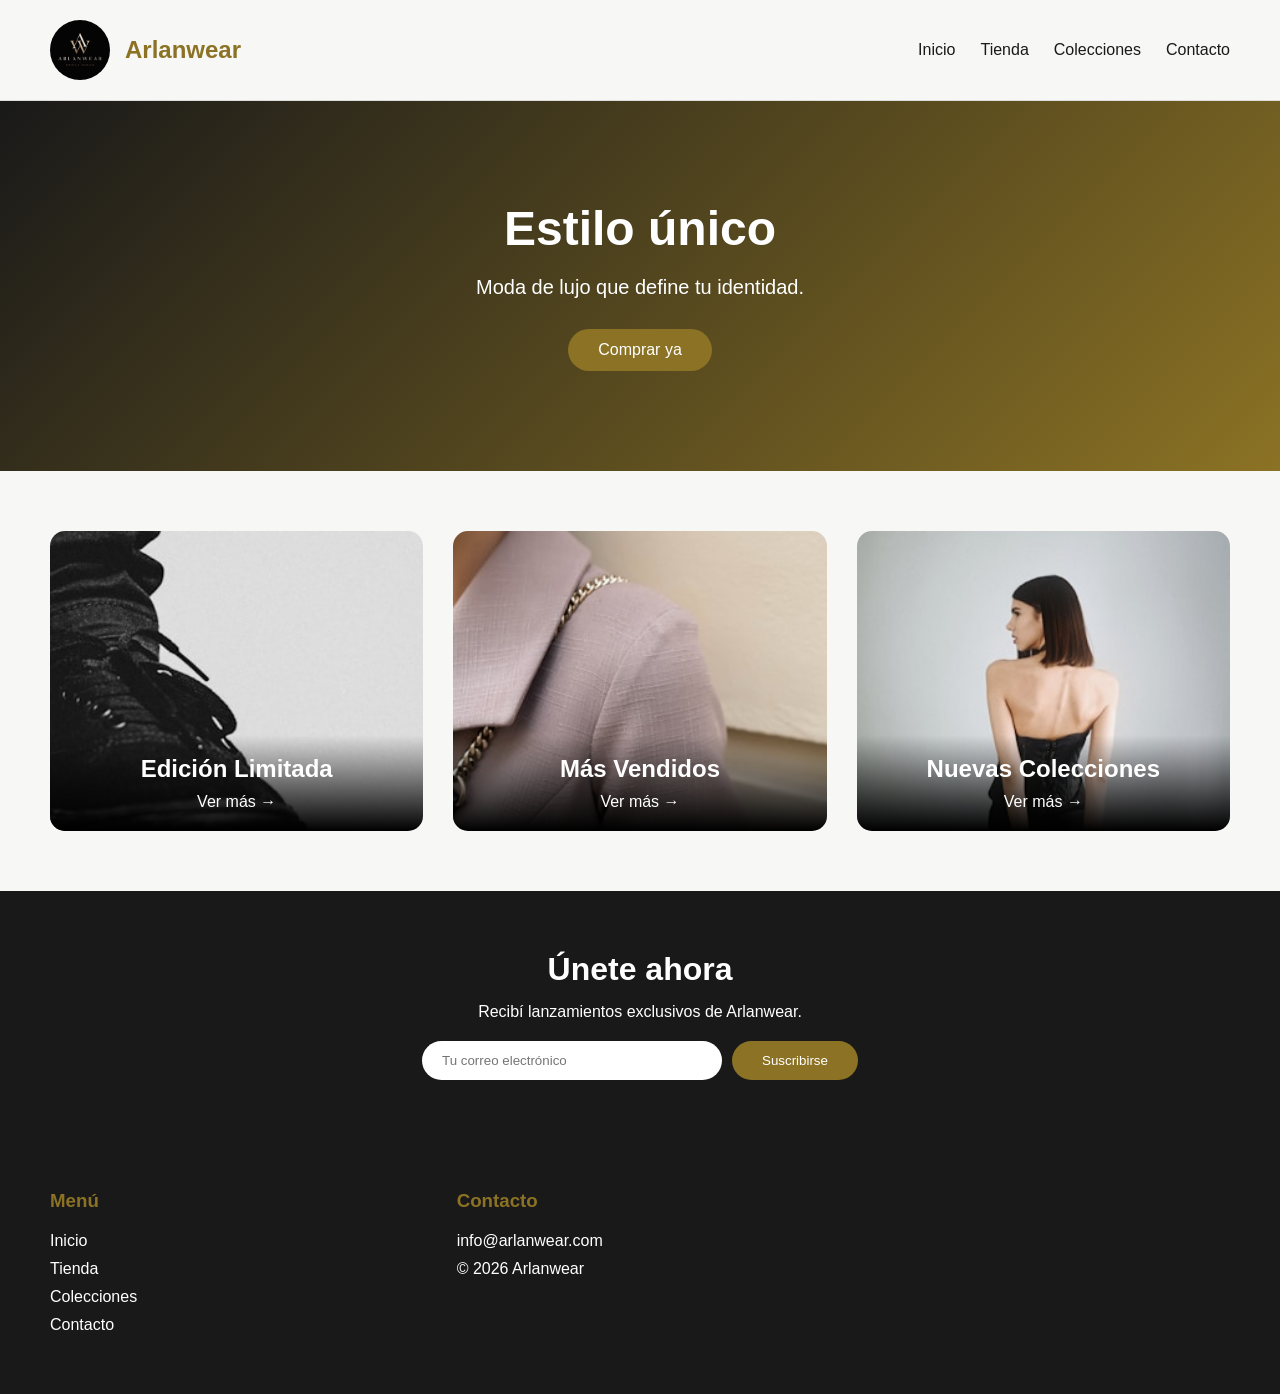
==== commit 35a04d6d: "Add files via upload" ====
--- a/index.html
+++ b/index.html
@@ -1,200 +1,66 @@
 <!DOCTYPE html>
-<html lang="es-AR">
+<html lang="es">
 <head>
     <meta charset="UTF-8">
-    <meta name="viewport" content="width=device-width, initial-scale=1">
-    <title>Arlanwear - Moda de lujo urbana</title>
-    <meta name="description" content="Arlanwear combina estilo urbano y lujo con prendas exclusivas y ediciones limitadas">
-    <style>
-        *{margin:0;padding:0;box-sizing:border-box}
-        body{font-family:'Segoe UI',Arial,sans-serif;background:#f7f7f6}
-        /* Header */
-        .header{background:#f7f7f6;padding:20px 50px;display:flex;justify-content:space-between;align-items:center;flex-wrap:wrap}
-        .logo-area{display:flex;align-items:center;gap:15px}
-        .logo{width:60px;height:60px;border-radius:50%}
-        .site-title{color:#8b7224;font-size:24px;font-weight:bold;text-decoration:none}
-        .nav-links{display:flex;gap:25px;align-items:center}
-        .nav-links a{text-decoration:none;color:#191919;font-size:16px}
-        .nav-links a:hover{color:#8b7224}
-        .cart-icon{font-size:24px}
-        /* Hero */
-        .hero{background:linear-gradient(135deg,#191919 0%,#8b7224 100%);color:white;text-align:center;padding:100px 20px}
-        .hero h1{font-size:48px;margin-bottom:20px}
-        .hero p{font-size:20px;margin-bottom:30px}
-        .btn{background:#8b7224;color:white;padding:12px 30px;border:none;border-radius:30px;font-size:16px;cursor:pointer;text-decoration:none;display:inline-block}
-        .btn:hover{background:#6b561c}
-        /* Categorías */
-        .categories{padding:60px 50px;display:grid;grid-template-columns:repeat(3,1fr);gap:30px}
-        .category-card{position:relative;height:300px;border-radius:15px;overflow:hidden;cursor:pointer}
-        .category-card img{width:100%;height:100%;object-fit:cover}
-        .category-overlay{position:absolute;bottom:0;left:0;right:0;background:linear-gradient(transparent,black);color:white;padding:20px;text-align:center}
-        .category-overlay h3{font-size:24px;margin-bottom:10px}
-        .category-overlay a{color:white;text-decoration:none}
-        /* Productos */
-        .products-section{padding:40px 50px}
-        .products-section h2{text-align:center;margin-bottom:40px;font-size:32px;color:#191919}
-        .products-grid{display:grid;grid-template-columns:repeat(4,1fr);gap:30px}
-        .product-card{background:white;border-radius:10px;overflow:hidden;box-shadow:0 2px 10px rgba(0,0,0,0.1);text-align:center;padding-bottom:20px}
-        .product-card img{width:100%;height:250px;object-fit:cover}
-        .product-card h3{margin:15px 0 10px;font-size:18px}
-        .price{color:#8b7224;font-size:20px;font-weight:bold;margin:10px 0}
-        .product-btn{background:#191919;color:white;padding:8px 20px;border:none;border-radius:20px;cursor:pointer;margin-top:10px}
-        /* Newsletter */
-        .newsletter{background:#191919;color:white;text-align:center;padding:60px 20px}
-        .newsletter h2{font-size:32px;margin-bottom:15px}
-        .newsletter p{margin-bottom:25px}
-        .newsletter-form{display:flex;justify-content:center;gap:10px;flex-wrap:wrap}
-        .newsletter-form input{padding:12px 20px;border-radius:30px;border:none;width:300px}
-        .newsletter-form button{background:#8b7224;color:white;padding:12px 30px;border:none;border-radius:30px;cursor:pointer}
-        /* Footer */
-        .footer{background:#191919;color:white;padding:50px;display:grid;grid-template-columns:repeat(3,1fr);gap:40px}
-        .footer h3{color:#8b7224;margin-bottom:20px}
-        .footer a{color:white;text-decoration:none;display:block;margin-bottom:10px}
-        .footer a:hover{color:#8b7224}
-        .social-links{display:flex;gap:15px;margin-top:15px}
-        .social-links a{font-size:24px}
-        .copyright{text-align:center;padding:20px;background:#191919;color:white;border-top:1px solid #333}
-        /* Responsive */
-        @media(max-width:768px){
-            .header{flex-direction:column;gap:15px}
-            .nav-links{flex-wrap:wrap;justify-content:center}
-            .categories{grid-template-columns:1fr;padding:30px}
-            .products-grid{grid-template-columns:repeat(2,1fr)}
-            .footer{grid-template-columns:1fr;text-align:center}
-        }
-        @media(max-width:480px){
-            .products-grid{grid-template-columns:1fr}
-            .hero h1{font-size:32px}
-        }
-    </style>
+    <title>Arlanwear - Inicio</title>
+    <link rel="stylesheet" href="estilos.css">
 </head>
 <body>
+    <header class="header">
+        <div class="logo-area">
+            <img class="logo" src="Arlanwear_files/ChatGPT-Image-21-abr-2026-09_43_17-p.m.png" alt="Logo">
+            <a href="index.html" class="site-title">Arlanwear</a>
+        </div>
+        <nav class="nav-links">
+            <a href="index.html">Inicio</a>
+            <a href="tienda.html">Tienda</a>
+            <a href="colecciones.html">Colecciones</a>
+            <a href="contacto.html">Contacto</a>
+        </nav>
+    </header>
 
-<!-- Header -->
-<header class="header">
-    <div class="logo-area">
-        <img class="logo" src="Arlanwear_files/ChatGPT-Image-21-abr-2026-09_43_17-p.m.png" alt="Arlanwear Logo">
-        <a href="#" class="site-title">Arlanwear</a>
-    </div>
-    <nav class="nav-links">
-        <a href="#">Inicio</a>
-        <a href="#productos">Colecciones</a>
-        <a href="#productos">Tienda</a>
-        <a href="#">Sobre Nosotros</a>
-        <a href="#">Contacto</a>
-        <span class="cart-icon">🛒</span>
-    </nav>
-</header>
+    <section class="hero">
+        <h1>Estilo único</h1>
+        <p>Moda de lujo que define tu identidad.</p>
+        <a href="tienda.html" class="btn">Comprar ya</a>
+    </section>
 
-<!-- Hero Section -->
-<section class="hero">
-    <h1>Estilo único</h1>
-    <p>Moda de lujo que define tu identidad.</p>
-    <a href="#productos" class="btn">Comprar ya</a>
-</section>
+    <section class="categories">
+        <div class="category-card">
+            <img src="Arlanwear_files/photo-1592307493366-958033173b23" alt="Edición Limitada">
+            <div class="category-overlay">
+                <h3>Edición Limitada</h3>
+                <a href="tienda.html">Ver más →</a>
+            </div>
+        </div>
+        <div class="category-card">
+            <img src="Arlanwear_files/photo-1622114684497-a9820f5ebc41" alt="Más Vendidos">
+            <div class="category-overlay">
+                <h3>Más Vendidos</h3>
+                <a href="tienda.html">Ver más →</a>
+            </div>
+        </div>
+        <div class="category-card">
+            <img src="Arlanwear_files/photo-1614942917889-c1f6a8ad933a" alt="Nuevas Colecciones">
+            <div class="category-overlay">
+                <h3>Nuevas Colecciones</h3>
+                <a href="colecciones.html">Ver más →</a>
+            </div>
+        </div>
+    </section>
 
-<!-- Categorías -->
-<section class="categories">
-    <div class="category-card">
-        <img src="Arlanwear_files/photo-1592307493366-958033173b23" alt="Edición Limitada">
-        <div class="category-overlay">
-            <h3>Edición Limitada</h3>
-            <a href="#">Ver más →</a>
-        </div>
-    </div>
-    <div class="category-card">
-        <img src="Arlanwear_files/photo-1622114684497-a9820f5ebc41" alt="Más Vendidos">
-        <div class="category-overlay">
-            <h3>Más Vendidos</h3>
-            <a href="#">Ver más →</a>
-        </div>
-    </div>
-    <div class="category-card">
-        <img src="Arlanwear_files/photo-1614942917889-c1f6a8ad933a" alt="Nuevas Colecciones">
-        <div class="category-overlay">
-            <h3>Nuevas Colecciones</h3>
-            <a href="#">Ver más →</a>
-        </div>
-    </div>
-</section>
-
-<!-- Productos Destacados -->
-<section id="productos" class="products-section">
-    <h2>Ediciones Limitadas</h2>
-    <div class="products-grid">
-        <div class="product-card">
-            <img src="Arlanwear_files/photo-1592307493366-958033173b23" alt="Zapatillas Edición Limit">
-            <h3>Zapatillas Edición Limit</h3>
-            <div class="price">$650.00</div>
-            <button class="product-btn" onclick="alert('Producto agregado al carrito')">Agregar al carrito</button>
-        </div>
-        <div class="product-card">
-            <img src="Arlanwear_files/photo-1696086152513-c74dc1d4b135" alt="Remera Negra Logo">
-            <h3>Remera Negra Logo</h3>
-            <div class="price">$220.00</div>
-            <button class="product-btn" onclick="alert('Producto agregado al carrito')">Agregar al carrito</button>
-        </div>
-        <div class="product-card">
-            <img src="Arlanwear_files/photo-1614942917889-c1f6a8ad933a" alt="Pantalón Sastre Negro">
-            <h3>Pantalón Sastre Negro</h3>
-            <div class="price">$480.00</div>
-            <button class="product-btn" onclick="alert('Producto agregado al carrito')">Agregar al carrito</button>
-        </div>
-        <div class="product-card">
-            <img src="Arlanwear_files/photo-1622114684497-a9820f5ebc41" alt="Chaqueta Cuero Negra">
-            <h3>Chaqueta Cuero Negra</h3>
-            <div class="price">$720.00</div>
-            <button class="product-btn" onclick="alert('Producto agregado al carrito')">Agregar al carrito</button>
-        </div>
-    </div>
-    <div style="text-align:center; margin-top:40px">
-        <a href="#" class="btn">Ver colección exclusiva</a>
-    </div>
-</section>
-
-<!-- Newsletter -->
-<section class="newsletter">
-    <h2>Únete ahora</h2>
-    <p>Recibí lanzamientos exclusivos y acceso anticipado a ediciones limitadas de Arlanwear.</p>
-    <div class="newsletter-form">
-        <input type="email" placeholder="Tu email" id="newsletter-email">
-        <button onclick="alert('¡Gracias por suscribirte!')">Suscribirse</button>
-    </div>
-</section>
-
-<!-- Footer -->
-<footer class="footer">
-    <div>
-        <h3>Menú</h3>
-        <a href="#">Inicio</a>
-        <a href="#productos">Colecciones</a>
-        <a href="#productos">Tienda</a>
-        <a href="#">Sobre Nosotros</a>
-        <a href="#">Contacto</a>
-    </div>
-    <div>
-        <h3>Contactos</h3>
-        <a href="mailto:info@arlanwear.com">info@arlanwear.com</a>
-        <a href="tel:+123456789">+123 456 789</a>
-        <h3 style="margin-top:20px">Redes sociales</h3>
-        <div class="social-links">
-            <a href="#">📘</a>
-            <a href="#">📷</a>
-            <a href="#">🐦</a>
-            <a href="#">🎵</a>
-        </div>
-    </div>
-    <div>
-        <h3>Suscríbase a nuestro boletín</h3>
-        <div class="newsletter-form" style="flex-direction:column">
-            <input type="email" placeholder="Tu email" id="footer-email">
+    <section class="newsletter">
+        <h2>Únete ahora</h2>
+        <p>Recibí lanzamientos exclusivos de Arlanwear.</p>
+        <div class="newsletter-form">
+            <input type="email" placeholder="Tu correo electrónico">
             <button onclick="alert('¡Gracias por suscribirte!')">Suscribirse</button>
         </div>
-    </div>
-</footer>
-<div class="copyright">
-    <p>© 2026 Arlanwear. All rights reserved.</p>
-</div>
+    </section>
 
+    <footer class="footer">
+        <div><h3>Menú</h3><a href="index.html">Inicio</a><a href="tienda.html">Tienda</a><a href="colecciones.html">Colecciones</a><a href="contacto.html">Contacto</a></div>
+        <div><h3>Contacto</h3><a href="mailto:info@arlanwear.com">info@arlanwear.com</a><p>© 2026 Arlanwear</p></div>
+    </footer>
 </body>
 </html>
--- a/estilos.css
+++ b/estilos.css
@@ -0,0 +1,41 @@
+*{margin:0;padding:0;box-sizing:border-box}
+body{font-family:'Segoe UI',Arial,sans-serif;background:#f7f7f6}
+.header{background:#f7f7f6;padding:20px 50px;display:flex;justify-content:space-between;align-items:center;flex-wrap:wrap;border-bottom:1px solid #ddd}
+.logo-area{display:flex;align-items:center;gap:15px}
+.logo{width:60px;height:60px;border-radius:50%;object-fit:cover}
+.site-title{color:#8b7224;font-size:24px;font-weight:bold;text-decoration:none}
+.nav-links{display:flex;gap:25px}
+.nav-links a{text-decoration:none;color:#191919;font-size:16px}
+.nav-links a:hover{color:#8b7224}
+.hero{background:linear-gradient(135deg,#191919 0%,#8b7224 100%);color:white;text-align:center;padding:100px 20px}
+.hero h1{font-size:48px;margin-bottom:20px}
+.hero p{font-size:20px;margin-bottom:30px}
+.btn{background:#8b7224;color:white;padding:12px 30px;border-radius:30px;text-decoration:none;display:inline-block}
+.btn:hover{background:#6b561c}
+.categories{padding:60px 50px;display:grid;grid-template-columns:repeat(3,1fr);gap:30px}
+.category-card{position:relative;height:300px;border-radius:15px;overflow:hidden}
+.category-card img{width:100%;height:100%;object-fit:cover}
+.category-overlay{position:absolute;bottom:0;left:0;right:0;background:linear-gradient(transparent,black);color:white;padding:20px;text-align:center}
+.category-overlay h3{font-size:24px;margin-bottom:10px}
+.category-overlay a{color:white;text-decoration:none}
+.products-section{padding:40px 50px;max-width:1200px;margin:0 auto}
+.products-section h1{text-align:center;margin-bottom:40px;font-size:32px}
+.products-grid{display:grid;grid-template-columns:repeat(4,1fr);gap:30px}
+.product-card{background:white;border-radius:10px;overflow:hidden;box-shadow:0 2px 10px rgba(0,0,0,0.1);text-align:center;padding-bottom:20px}
+.product-card img{width:100%;height:250px;object-fit:cover}
+.product-card h3{margin:15px 0 10px;font-size:18px}
+.price{color:#8b7224;font-size:20px;font-weight:bold;margin:10px 0}
+.product-btn{background:#191919;color:white;padding:8px 20px;border:none;border-radius:20px;cursor:pointer}
+.newsletter{background:#191919;color:white;text-align:center;padding:60px 20px}
+.newsletter h2{font-size:32px;margin-bottom:15px}
+.newsletter-form{display:flex;justify-content:center;gap:10px;flex-wrap:wrap;margin-top:20px}
+.newsletter-form input{padding:12px 20px;border-radius:30px;border:none;width:300px}
+.newsletter-form button{background:#8b7224;color:white;padding:12px 30px;border:none;border-radius:30px;cursor:pointer}
+.contact-section{max-width:600px;margin:60px auto;padding:0 20px;text-align:center}
+.contact-form{display:flex;flex-direction:column;gap:15px;margin:30px 0}
+.contact-form input,.contact-form textarea{padding:12px;border:1px solid #ddd;border-radius:10px}
+.footer{background:#191919;color:white;padding:50px;display:grid;grid-template-columns:repeat(3,1fr);gap:40px}
+.footer h3{color:#8b7224;margin-bottom:20px}
+.footer a{color:white;text-decoration:none;display:block;margin-bottom:10px}
+@media(max-width:768px){.header{flex-direction:column;gap:15px}.categories{grid-template-columns:1fr;padding:30px}.products-grid{grid-template-columns:repeat(2,1fr)}.footer{grid-template-columns:1fr;text-align:center}}
+@media(max-width:480px){.products-grid{grid-template-columns:1fr}.hero h1{font-size:32px}}
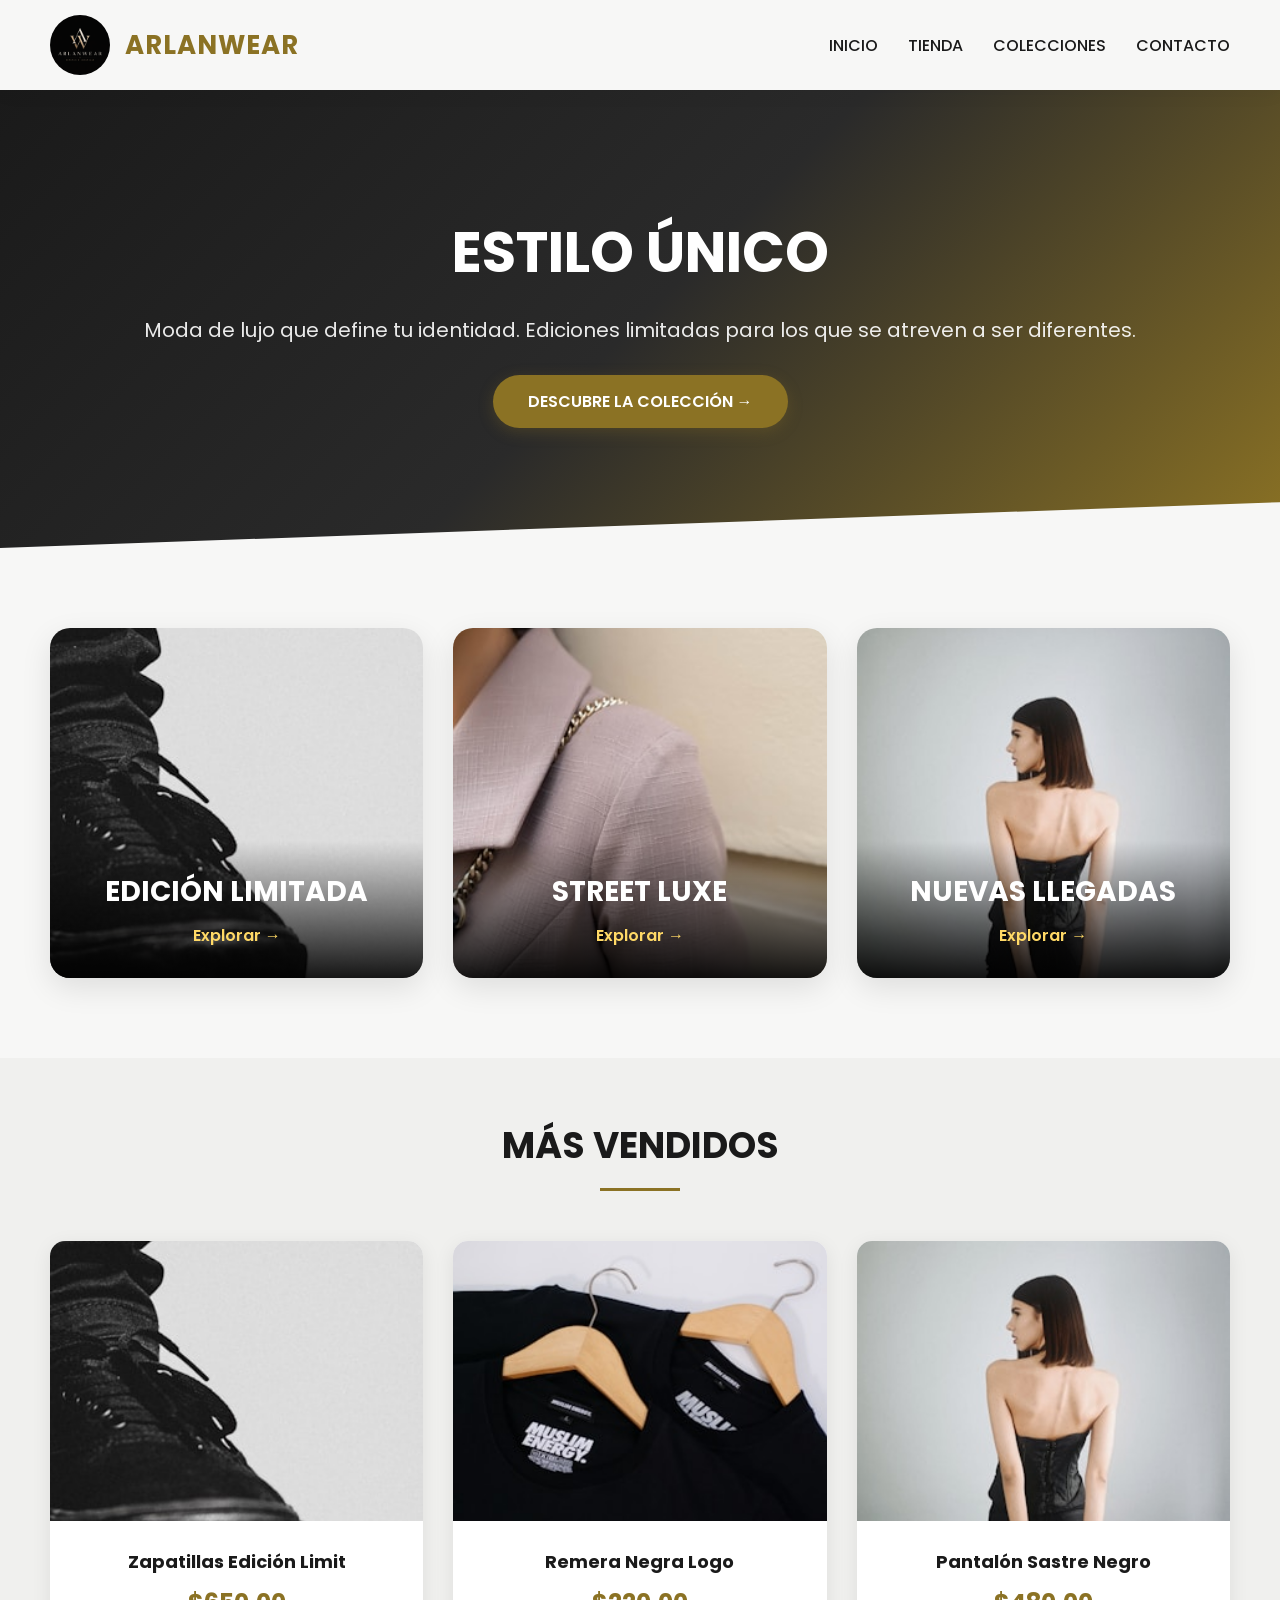
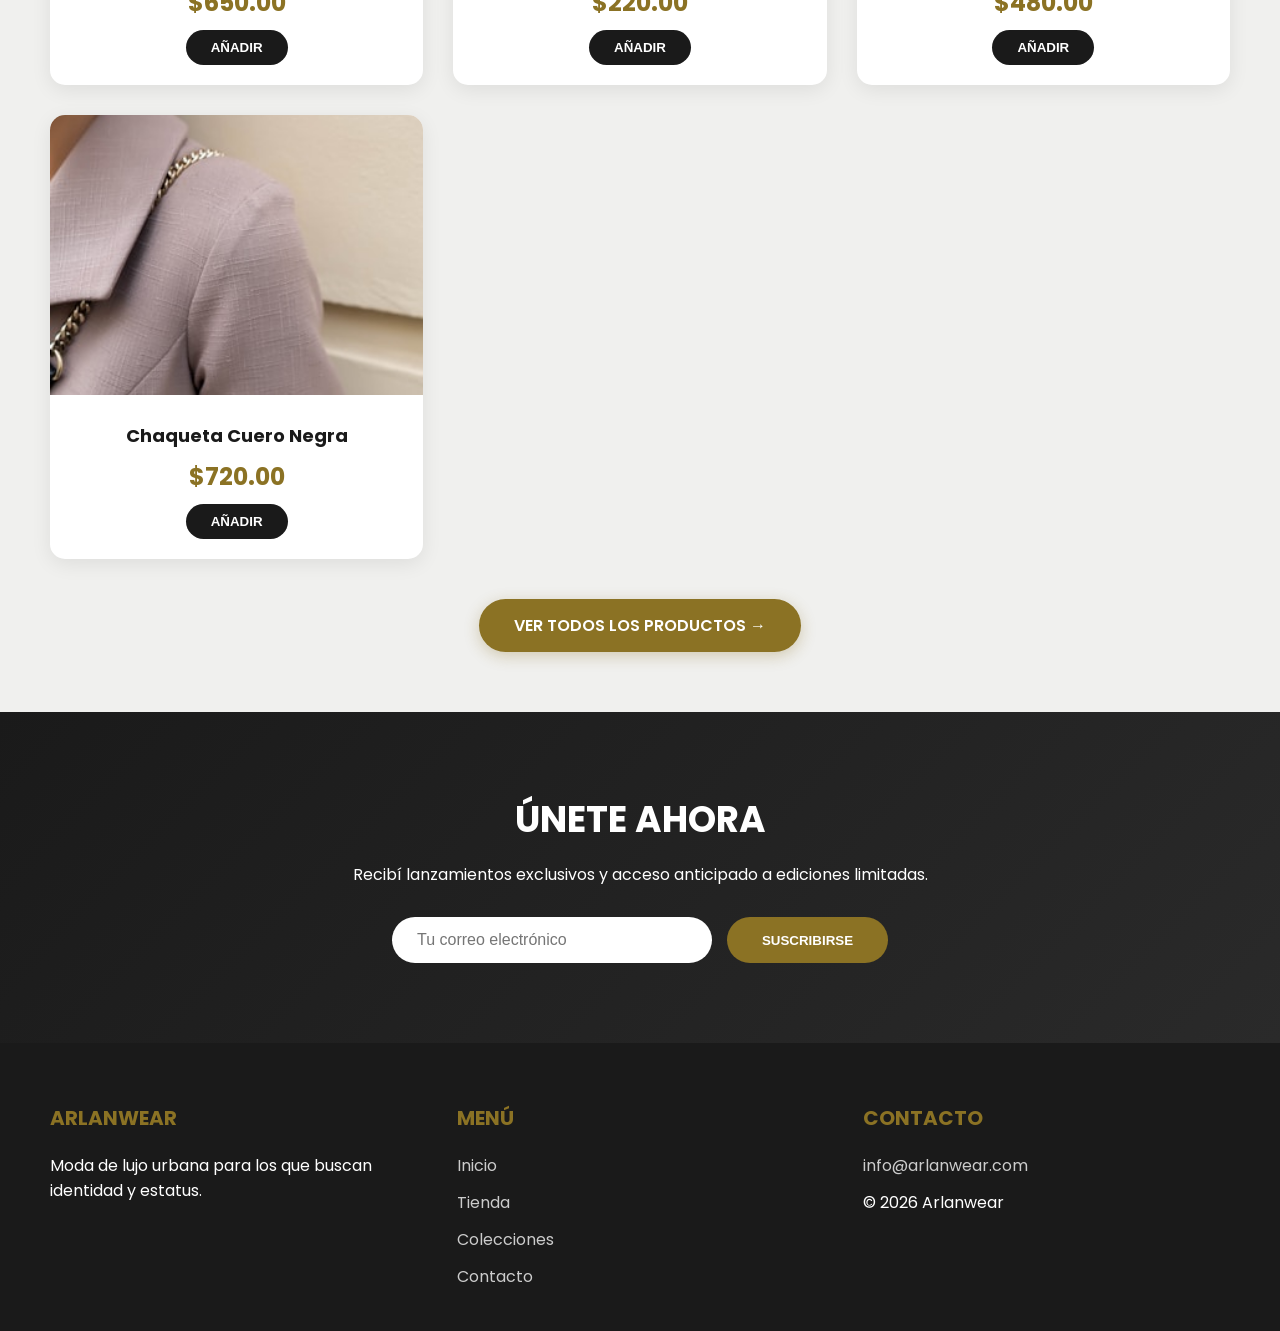
==== commit 27e4a130: "Revise index.html for branding and content updates Updated the HTML structure and content for improv" ====
--- a/index.html
+++ b/index.html
@@ -2,65 +2,132 @@
 <html lang="es">
 <head>
     <meta charset="UTF-8">
-    <title>Arlanwear - Inicio</title>
+    <meta name="viewport" content="width=device-width, initial-scale=1.0">
+    <title>Arlanwear | Moda de Lujo Urbana</title>
+    <link href="https://fonts.googleapis.com/css2?family=Poppins:wght@300;400;500;600;700&display=swap" rel="stylesheet">
     <link rel="stylesheet" href="estilos.css">
 </head>
 <body>
     <header class="header">
         <div class="logo-area">
-            <img class="logo" src="Arlanwear_files/ChatGPT-Image-21-abr-2026-09_43_17-p.m.png" alt="Logo">
-            <a href="index.html" class="site-title">Arlanwear</a>
+            <img class="logo" src="Arlanwear_files/ChatGPT-Image-21-abr-2026-09_43_17-p.m.png" alt="Arlanwear">
+            <a href="index.html" class="site-title">ARLANWEAR</a>
         </div>
         <nav class="nav-links">
-            <a href="index.html">Inicio</a>
-            <a href="tienda.html">Tienda</a>
-            <a href="colecciones.html">Colecciones</a>
-            <a href="contacto.html">Contacto</a>
+            <a href="index.html">INICIO</a>
+            <a href="tienda.html">TIENDA</a>
+            <a href="colecciones.html">COLECCIONES</a>
+            <a href="contacto.html">CONTACTO</a>
         </nav>
     </header>
 
     <section class="hero">
-        <h1>Estilo único</h1>
-        <p>Moda de lujo que define tu identidad.</p>
-        <a href="tienda.html" class="btn">Comprar ya</a>
+        <h1>ESTILO ÚNICO</h1>
+        <p>Moda de lujo que define tu identidad. Ediciones limitadas para los que se atreven a ser diferentes.</p>
+        <a href="tienda.html" class="btn">DESCUBRE LA COLECCIÓN →</a>
     </section>
 
     <section class="categories">
         <div class="category-card">
             <img src="Arlanwear_files/photo-1592307493366-958033173b23" alt="Edición Limitada">
             <div class="category-overlay">
-                <h3>Edición Limitada</h3>
-                <a href="tienda.html">Ver más →</a>
+                <h3>EDICIÓN LIMITADA</h3>
+                <a href="tienda.html">Explorar →</a>
             </div>
         </div>
         <div class="category-card">
-            <img src="Arlanwear_files/photo-1622114684497-a9820f5ebc41" alt="Más Vendidos">
+            <img src="Arlanwear_files/photo-1622114684497-a9820f5ebc41" alt="Street Luxe">
             <div class="category-overlay">
-                <h3>Más Vendidos</h3>
-                <a href="tienda.html">Ver más →</a>
+                <h3>STREET LUXE</h3>
+                <a href="tienda.html">Explorar →</a>
             </div>
         </div>
         <div class="category-card">
-            <img src="Arlanwear_files/photo-1614942917889-c1f6a8ad933a" alt="Nuevas Colecciones">
+            <img src="Arlanwear_files/photo-1614942917889-c1f6a8ad933a" alt="Nuevas Llegadas">
             <div class="category-overlay">
-                <h3>Nuevas Colecciones</h3>
-                <a href="colecciones.html">Ver más →</a>
+                <h3>NUEVAS LLEGADAS</h3>
+                <a href="colecciones.html">Explorar →</a>
             </div>
         </div>
     </section>
 
+    <section class="products-section">
+        <h2>MÁS VENDIDOS</h2>
+        <div class="products-grid">
+            <div class="product-card">
+                <img src="Arlanwear_files/photo-1592307493366-958033173b23" alt="Zapatillas">
+                <h3>Zapatillas Edición Limit</h3>
+                <div class="price">$650.00</div>
+                <button class="product-btn" onclick="alert('✓ Agregado al carrito')">AÑADIR</button>
+            </div>
+            <div class="product-card">
+                <img src="Arlanwear_files/photo-1696086152513-c74dc1d4b135" alt="Remera">
+                <h3>Remera Negra Logo</h3>
+                <div class="price">$220.00</div>
+                <button class="product-btn" onclick="alert('✓ Agregado al carrito')">AÑADIR</button>
+            </div>
+            <div class="product-card">
+                <img src="Arlanwear_files/photo-1614942917889-c1f6a8ad933a" alt="Pantalón">
+                <h3>Pantalón Sastre Negro</h3>
+                <div class="price">$480.00</div>
+                <button class="product-btn" onclick="alert('✓ Agregado al carrito')">AÑADIR</button>
+            </div>
+            <div class="product-card">
+                <img src="Arlanwear_files/photo-1622114684497-a9820f5ebc41" alt="Chaqueta">
+                <h3>Chaqueta Cuero Negra</h3>
+                <div class="price">$720.00</div>
+                <button class="product-btn" onclick="alert('✓ Agregado al carrito')">AÑADIR</button>
+            </div>
+        </div>
+        <div style="text-align:center; margin-top:40px">
+            <a href="tienda.html" class="btn">VER TODOS LOS PRODUCTOS →</a>
+        </div>
+    </section>
+
     <section class="newsletter">
-        <h2>Únete ahora</h2>
-        <p>Recibí lanzamientos exclusivos de Arlanwear.</p>
+        <h2>ÚNETE AHORA</h2>
+        <p>Recibí lanzamientos exclusivos y acceso anticipado a ediciones limitadas.</p>
         <div class="newsletter-form">
-            <input type="email" placeholder="Tu correo electrónico">
-            <button onclick="alert('¡Gracias por suscribirte!')">Suscribirse</button>
+            <input type="email" id="email-home" placeholder="Tu correo electrónico">
+            <button onclick="alert('¡Gracias por suscribirte! 📧')">SUSCRIBIRSE</button>
         </div>
     </section>
 
     <footer class="footer">
-        <div><h3>Menú</h3><a href="index.html">Inicio</a><a href="tienda.html">Tienda</a><a href="colecciones.html">Colecciones</a><a href="contacto.html">Contacto</a></div>
-        <div><h3>Contacto</h3><a href="mailto:info@arlanwear.com">info@arlanwear.com</a><p>© 2026 Arlanwear</p></div>
+        <div>
+            <h3>ARLANWEAR</h3>
+            <p>Moda de lujo urbana para los que buscan identidad y estatus.</p>
+        </div>
+        <div>
+            <h3>MENÚ</h3>
+            <a href="index.html">Inicio</a>
+            <a href="tienda.html">Tienda</a>
+            <a href="colecciones.html">Colecciones</a>
+            <a href="contacto.html">Contacto</a>
+        </div>
+        <div>
+            <h3>CONTACTO</h3>
+            <a href="mailto:info@arlanwear.com">info@arlanwear.com</a>
+            <p>© 2026 Arlanwear</p>
+        </div>
     </footer>
+
+    <script>
+        // Efecto de fade-in al hacer scroll
+        const observer = new IntersectionObserver((entries) => {
+            entries.forEach(entry => {
+                if(entry.isIntersecting) {
+                    entry.target.style.opacity = '1';
+                    entry.target.style.transform = 'translateY(0)';
+                }
+            });
+        });
+        document.querySelectorAll('.category-card, .product-card').forEach(el => {
+            el.style.opacity = '0';
+            el.style.transform = 'translateY(30px)';
+            el.style.transition = 'all 0.6s';
+            observer.observe(el);
+        });
+    </script>
 </body>
 </html>
--- a/estilos.css
+++ b/estilos.css
@@ -1,41 +1,427 @@
-*{margin:0;padding:0;box-sizing:border-box}
-body{font-family:'Segoe UI',Arial,sans-serif;background:#f7f7f6}
-.header{background:#f7f7f6;padding:20px 50px;display:flex;justify-content:space-between;align-items:center;flex-wrap:wrap;border-bottom:1px solid #ddd}
-.logo-area{display:flex;align-items:center;gap:15px}
-.logo{width:60px;height:60px;border-radius:50%;object-fit:cover}
-.site-title{color:#8b7224;font-size:24px;font-weight:bold;text-decoration:none}
-.nav-links{display:flex;gap:25px}
-.nav-links a{text-decoration:none;color:#191919;font-size:16px}
-.nav-links a:hover{color:#8b7224}
-.hero{background:linear-gradient(135deg,#191919 0%,#8b7224 100%);color:white;text-align:center;padding:100px 20px}
-.hero h1{font-size:48px;margin-bottom:20px}
-.hero p{font-size:20px;margin-bottom:30px}
-.btn{background:#8b7224;color:white;padding:12px 30px;border-radius:30px;text-decoration:none;display:inline-block}
-.btn:hover{background:#6b561c}
-.categories{padding:60px 50px;display:grid;grid-template-columns:repeat(3,1fr);gap:30px}
-.category-card{position:relative;height:300px;border-radius:15px;overflow:hidden}
-.category-card img{width:100%;height:100%;object-fit:cover}
-.category-overlay{position:absolute;bottom:0;left:0;right:0;background:linear-gradient(transparent,black);color:white;padding:20px;text-align:center}
-.category-overlay h3{font-size:24px;margin-bottom:10px}
-.category-overlay a{color:white;text-decoration:none}
-.products-section{padding:40px 50px;max-width:1200px;margin:0 auto}
-.products-section h1{text-align:center;margin-bottom:40px;font-size:32px}
-.products-grid{display:grid;grid-template-columns:repeat(4,1fr);gap:30px}
-.product-card{background:white;border-radius:10px;overflow:hidden;box-shadow:0 2px 10px rgba(0,0,0,0.1);text-align:center;padding-bottom:20px}
-.product-card img{width:100%;height:250px;object-fit:cover}
-.product-card h3{margin:15px 0 10px;font-size:18px}
-.price{color:#8b7224;font-size:20px;font-weight:bold;margin:10px 0}
-.product-btn{background:#191919;color:white;padding:8px 20px;border:none;border-radius:20px;cursor:pointer}
-.newsletter{background:#191919;color:white;text-align:center;padding:60px 20px}
-.newsletter h2{font-size:32px;margin-bottom:15px}
-.newsletter-form{display:flex;justify-content:center;gap:10px;flex-wrap:wrap;margin-top:20px}
-.newsletter-form input{padding:12px 20px;border-radius:30px;border:none;width:300px}
-.newsletter-form button{background:#8b7224;color:white;padding:12px 30px;border:none;border-radius:30px;cursor:pointer}
-.contact-section{max-width:600px;margin:60px auto;padding:0 20px;text-align:center}
-.contact-form{display:flex;flex-direction:column;gap:15px;margin:30px 0}
-.contact-form input,.contact-form textarea{padding:12px;border:1px solid #ddd;border-radius:10px}
-.footer{background:#191919;color:white;padding:50px;display:grid;grid-template-columns:repeat(3,1fr);gap:40px}
-.footer h3{color:#8b7224;margin-bottom:20px}
-.footer a{color:white;text-decoration:none;display:block;margin-bottom:10px}
-@media(max-width:768px){.header{flex-direction:column;gap:15px}.categories{grid-template-columns:1fr;padding:30px}.products-grid{grid-template-columns:repeat(2,1fr)}.footer{grid-template-columns:1fr;text-align:center}}
-@media(max-width:480px){.products-grid{grid-template-columns:1fr}.hero h1{font-size:32px}}
+* {
+    margin: 0;
+    padding: 0;
+    box-sizing: border-box;
+}
+
+body {
+    font-family: 'Poppins', 'Segoe UI', Arial, sans-serif;
+    background: #f7f7f6;
+    color: #1a1a1a;
+    scroll-behavior: smooth;
+}
+
+/* Header con sombra y efecto */
+.header {
+    background: rgba(247, 247, 246, 0.95);
+    backdrop-filter: blur(10px);
+    padding: 15px 50px;
+    display: flex;
+    justify-content: space-between;
+    align-items: center;
+    flex-wrap: wrap;
+    position: sticky;
+    top: 0;
+    z-index: 1000;
+    box-shadow: 0 2px 20px rgba(0,0,0,0.05);
+}
+
+.logo-area {
+    display: flex;
+    align-items: center;
+    gap: 15px;
+}
+
+.logo {
+    width: 60px;
+    height: 60px;
+    border-radius: 50%;
+    object-fit: cover;
+    transition: transform 0.3s;
+}
+
+.logo:hover {
+    transform: scale(1.05);
+}
+
+.site-title {
+    color: #8b7224;
+    font-size: 26px;
+    font-weight: 700;
+    text-decoration: none;
+    letter-spacing: 1px;
+}
+
+.nav-links {
+    display: flex;
+    gap: 30px;
+}
+
+.nav-links a {
+    text-decoration: none;
+    color: #1a1a1a;
+    font-weight: 500;
+    transition: all 0.3s;
+    position: relative;
+}
+
+.nav-links a:hover {
+    color: #8b7224;
+}
+
+.nav-links a::after {
+    content: '';
+    position: absolute;
+    bottom: -5px;
+    left: 0;
+    width: 0;
+    height: 2px;
+    background: #8b7224;
+    transition: width 0.3s;
+}
+
+.nav-links a:hover::after {
+    width: 100%;
+}
+
+/* Hero mejorado */
+.hero {
+    background: linear-gradient(135deg, #1a1a1a 0%, #2a2a2a 50%, #8b7224 100%);
+    color: white;
+    text-align: center;
+    padding: 120px 20px;
+    clip-path: polygon(0 0, 100% 0, 100% 90%, 0 100%);
+}
+
+.hero h1 {
+    font-size: 56px;
+    margin-bottom: 20px;
+    animation: fadeInUp 1s ease;
+}
+
+.hero p {
+    font-size: 20px;
+    margin-bottom: 30px;
+    opacity: 0.9;
+}
+
+.btn {
+    background: #8b7224;
+    color: white;
+    padding: 14px 35px;
+    border-radius: 50px;
+    text-decoration: none;
+    font-weight: 600;
+    display: inline-block;
+    transition: all 0.3s;
+    border: none;
+    cursor: pointer;
+    box-shadow: 0 4px 15px rgba(139,114,36,0.3);
+}
+
+.btn:hover {
+    background: #6b561c;
+    transform: translateY(-3px);
+    box-shadow: 0 6px 20px rgba(139,114,36,0.4);
+}
+
+/* Categorías con efecto hover */
+.categories {
+    padding: 80px 50px;
+    display: grid;
+    grid-template-columns: repeat(3, 1fr);
+    gap: 30px;
+    max-width: 1400px;
+    margin: 0 auto;
+}
+
+.category-card {
+    position: relative;
+    height: 350px;
+    border-radius: 20px;
+    overflow: hidden;
+    cursor: pointer;
+    box-shadow: 0 10px 30px rgba(0,0,0,0.1);
+}
+
+.category-card img {
+    width: 100%;
+    height: 100%;
+    object-fit: cover;
+    transition: transform 0.5s;
+}
+
+.category-card:hover img {
+    transform: scale(1.1);
+}
+
+.category-overlay {
+    position: absolute;
+    bottom: 0;
+    left: 0;
+    right: 0;
+    background: linear-gradient(to top, rgba(0,0,0,0.9), transparent);
+    color: white;
+    padding: 30px;
+    text-align: center;
+    transform: translateY(0);
+    transition: transform 0.3s;
+}
+
+.category-card:hover .category-overlay {
+    transform: translateY(-10px);
+}
+
+.category-overlay h3 {
+    font-size: 28px;
+    margin-bottom: 10px;
+}
+
+.category-overlay a {
+    color: #ffd966;
+    text-decoration: none;
+    font-weight: 600;
+}
+
+/* Productos con grid mejorado */
+.products-section {
+    padding: 60px 50px;
+    background: #f0f0ee;
+}
+
+.products-section h1, .products-section h2 {
+    text-align: center;
+    margin-bottom: 50px;
+    font-size: 36px;
+    position: relative;
+}
+
+.products-section h1::after, .products-section h2::after {
+    content: '';
+    display: block;
+    width: 80px;
+    height: 3px;
+    background: #8b7224;
+    margin: 15px auto 0;
+}
+
+.products-grid {
+    display: grid;
+    grid-template-columns: repeat(auto-fit, minmax(280px, 1fr));
+    gap: 30px;
+    max-width: 1400px;
+    margin: 0 auto;
+}
+
+.product-card {
+    background: white;
+    border-radius: 15px;
+    overflow: hidden;
+    text-align: center;
+    box-shadow: 0 5px 20px rgba(0,0,0,0.08);
+    transition: all 0.3s;
+    padding-bottom: 20px;
+}
+
+.product-card:hover {
+    transform: translateY(-10px);
+    box-shadow: 0 15px 35px rgba(0,0,0,0.15);
+}
+
+.product-card img {
+    width: 100%;
+    height: 280px;
+    object-fit: cover;
+    transition: transform 0.3s;
+}
+
+.product-card:hover img {
+    transform: scale(1.05);
+}
+
+.product-card h3 {
+    margin: 20px 0 10px;
+    font-size: 18px;
+}
+
+.price {
+    color: #8b7224;
+    font-size: 24px;
+    font-weight: bold;
+    margin: 10px 0;
+}
+
+.product-btn {
+    background: #1a1a1a;
+    color: white;
+    padding: 10px 25px;
+    border: none;
+    border-radius: 30px;
+    cursor: pointer;
+    transition: all 0.3s;
+    font-weight: 600;
+}
+
+.product-btn:hover {
+    background: #8b7224;
+    transform: scale(1.05);
+}
+
+/* Newsletter */
+.newsletter {
+    background: linear-gradient(135deg, #1a1a1a, #2a2a2a);
+    color: white;
+    text-align: center;
+    padding: 80px 20px;
+}
+
+.newsletter h2 {
+    font-size: 36px;
+    margin-bottom: 15px;
+}
+
+.newsletter-form {
+    display: flex;
+    justify-content: center;
+    gap: 15px;
+    flex-wrap: wrap;
+    margin-top: 30px;
+}
+
+.newsletter-form input {
+    padding: 14px 25px;
+    border-radius: 50px;
+    border: none;
+    width: 320px;
+    font-size: 16px;
+}
+
+.newsletter-form button {
+    background: #8b7224;
+    color: white;
+    padding: 14px 35px;
+    border: none;
+    border-radius: 50px;
+    cursor: pointer;
+    font-weight: 600;
+    transition: all 0.3s;
+}
+
+.newsletter-form button:hover {
+    background: #6b561c;
+    transform: scale(1.02);
+}
+
+/* Contacto */
+.contact-section {
+    max-width: 700px;
+    margin: 80px auto;
+    padding: 0 20px;
+    text-align: center;
+}
+
+.contact-section h1 {
+    font-size: 42px;
+    margin-bottom: 20px;
+}
+
+.contact-form {
+    display: flex;
+    flex-direction: column;
+    gap: 20px;
+    margin: 40px 0;
+}
+
+.contact-form input, .contact-form textarea {
+    padding: 15px;
+    border: 2px solid #eee;
+    border-radius: 12px;
+    font-family: inherit;
+    transition: all 0.3s;
+}
+
+.contact-form input:focus, .contact-form textarea:focus {
+    outline: none;
+    border-color: #8b7224;
+    box-shadow: 0 0 0 3px rgba(139,114,36,0.2);
+}
+
+.contact-info {
+    margin-top: 30px;
+    padding: 20px;
+    background: #f0f0ee;
+    border-radius: 15px;
+}
+
+/* Footer */
+.footer {
+    background: #1a1a1a;
+    color: white;
+    padding: 60px 50px 30px;
+    display: grid;
+    grid-template-columns: repeat(auto-fit, minmax(250px, 1fr));
+    gap: 40px;
+}
+
+.footer h3 {
+    color: #8b7224;
+    margin-bottom: 20px;
+    font-size: 20px;
+}
+
+.footer a {
+    color: #ccc;
+    text-decoration: none;
+    display: block;
+    margin-bottom: 12px;
+    transition: color 0.3s;
+}
+
+.footer a:hover {
+    color: #8b7224;
+}
+
+/* Animaciones */
+@keyframes fadeInUp {
+    from {
+        opacity: 0;
+        transform: translateY(30px);
+    }
+    to {
+        opacity: 1;
+        transform: translateY(0);
+    }
+}
+
+/* Responsive */
+@media (max-width: 768px) {
+    .header {
+        flex-direction: column;
+        gap: 15px;
+        padding: 15px 20px;
+    }
+    .hero h1 {
+        font-size: 36px;
+    }
+    .categories {
+        grid-template-columns: 1fr;
+        padding: 40px 20px;
+    }
+    .products-section {
+        padding: 40px 20px;
+    }
+    .footer {
+        grid-template-columns: 1fr;
+        text-align: center;
+        padding: 40px 20px;
+    }
+}
+
+@media (max-width: 480px) {
+    .hero h1 {
+        font-size: 28px;
+    }
+    .products-grid {
+        grid-template-columns: 1fr;
+    }
+}
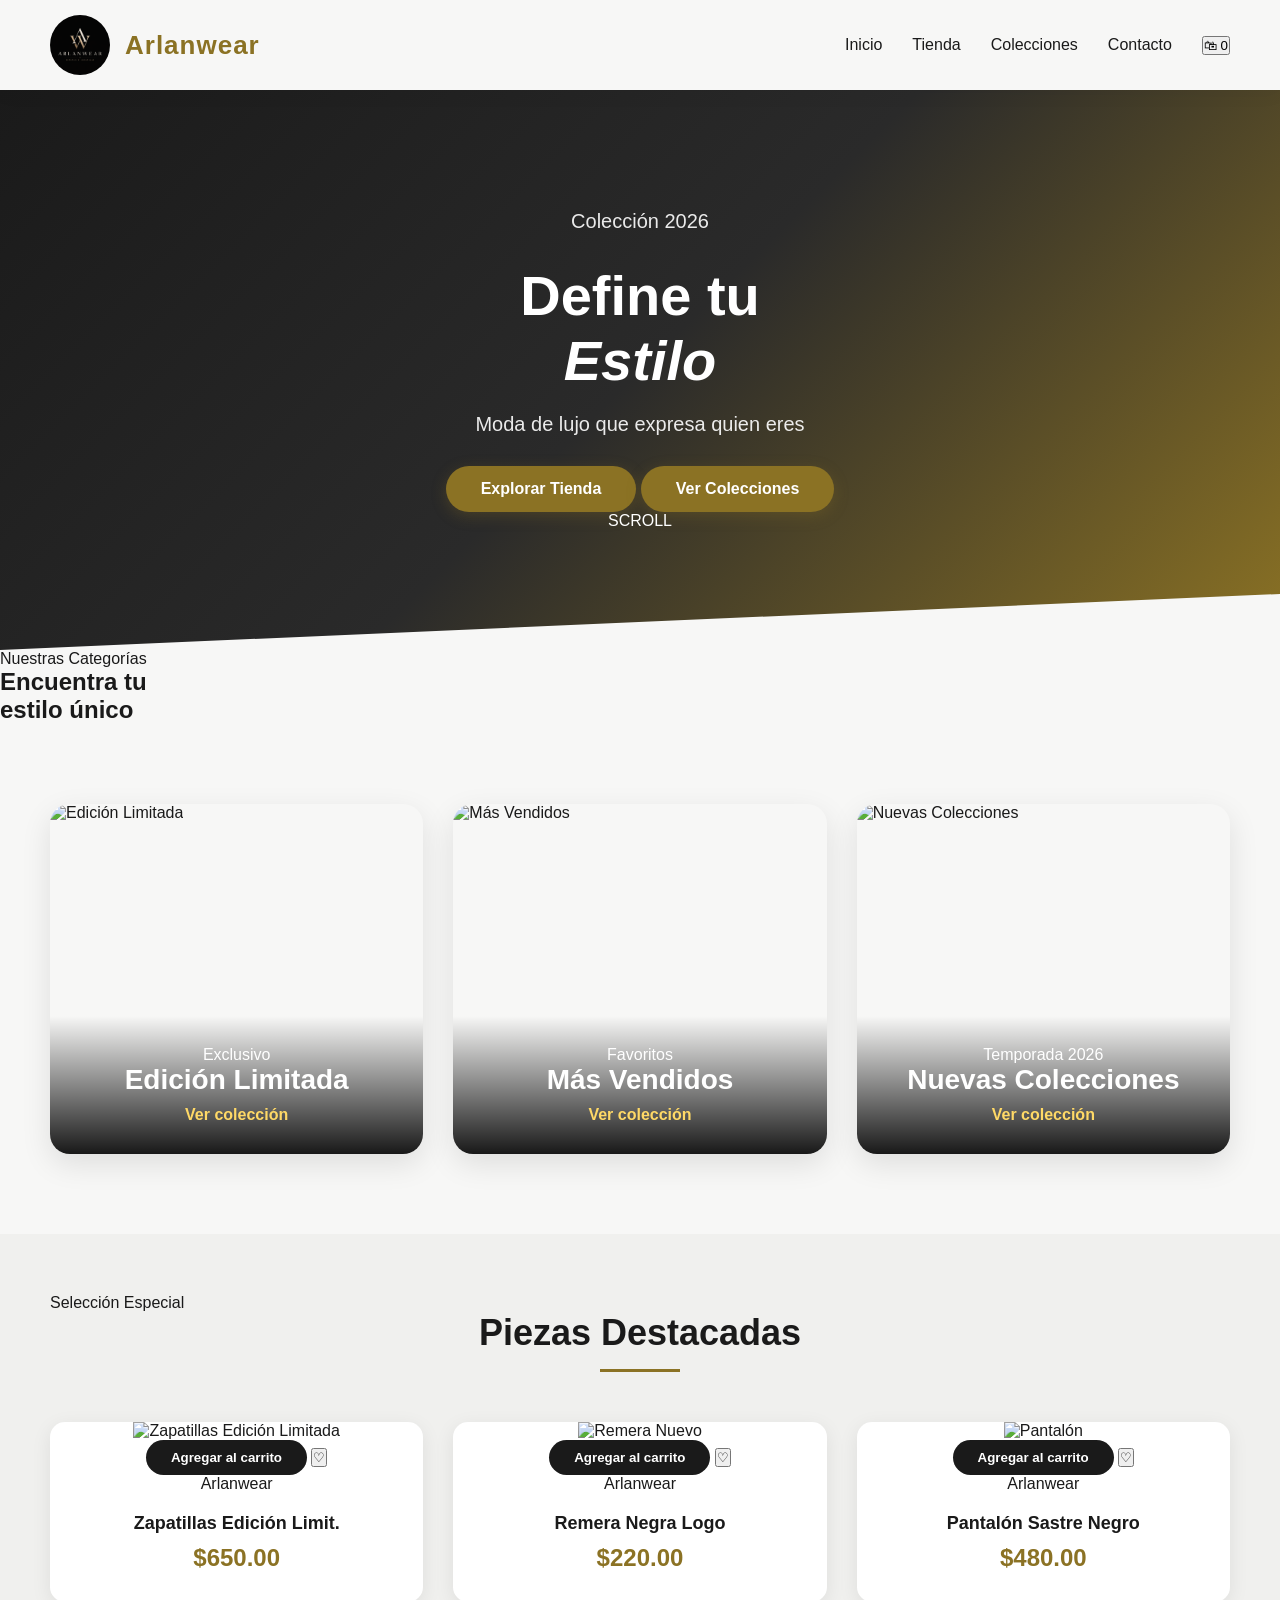
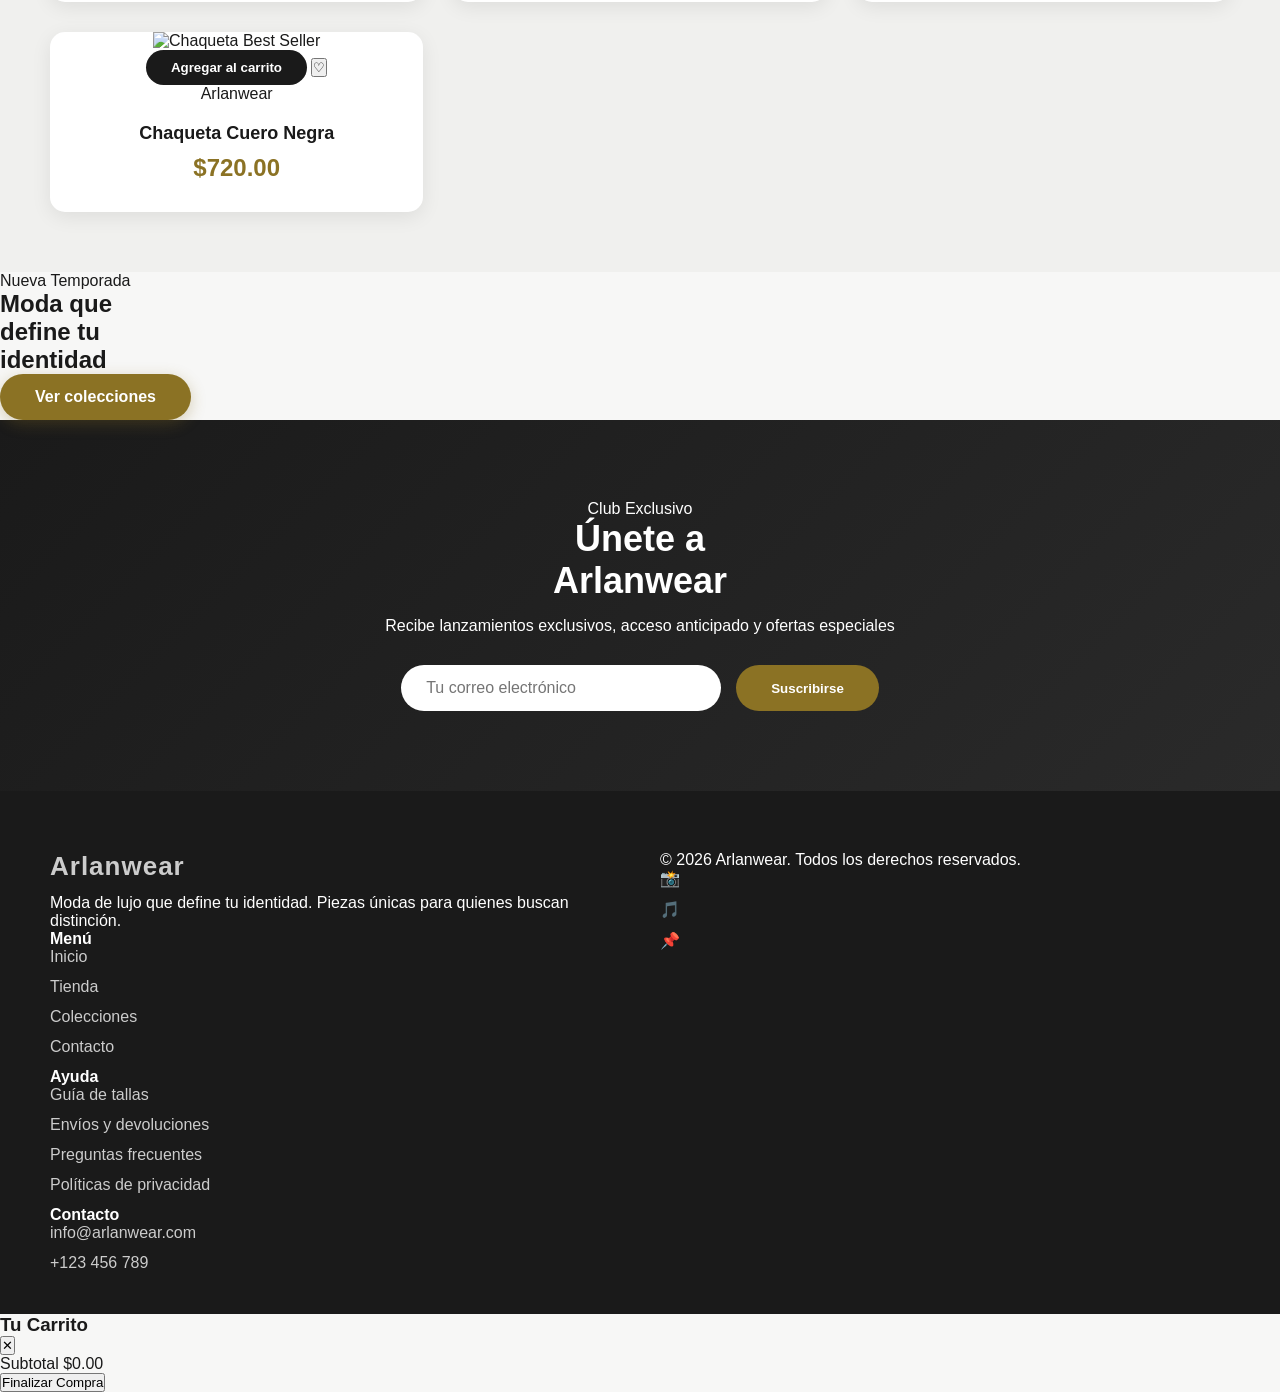
==== commit c3389c37: "Revise index.html for branding and layout updates Updated header, hero section, categories, and foot" ====
--- a/index.html
+++ b/index.html
@@ -1,133 +1,235 @@
 <!DOCTYPE html>
 <html lang="es">
 <head>
-    <meta charset="UTF-8">
-    <meta name="viewport" content="width=device-width, initial-scale=1.0">
-    <title>Arlanwear | Moda de Lujo Urbana</title>
-    <link href="https://fonts.googleapis.com/css2?family=Poppins:wght@300;400;500;600;700&display=swap" rel="stylesheet">
-    <link rel="stylesheet" href="estilos.css">
+  <meta charset="UTF-8">
+  <meta name="viewport" content="width=device-width, initial-scale=1.0">
+  <title>Arlanwear — Moda de Lujo</title>
+  <link rel="stylesheet" href="estilos.css">
 </head>
 <body>
-    <header class="header">
-        <div class="logo-area">
-            <img class="logo" src="Arlanwear_files/ChatGPT-Image-21-abr-2026-09_43_17-p.m.png" alt="Arlanwear">
-            <a href="index.html" class="site-title">ARLANWEAR</a>
-        </div>
-        <nav class="nav-links">
-            <a href="index.html">INICIO</a>
-            <a href="tienda.html">TIENDA</a>
-            <a href="colecciones.html">COLECCIONES</a>
-            <a href="contacto.html">CONTACTO</a>
-        </nav>
-    </header>
-
-    <section class="hero">
-        <h1>ESTILO ÚNICO</h1>
-        <p>Moda de lujo que define tu identidad. Ediciones limitadas para los que se atreven a ser diferentes.</p>
-        <a href="tienda.html" class="btn">DESCUBRE LA COLECCIÓN →</a>
-    </section>
-
-    <section class="categories">
-        <div class="category-card">
-            <img src="Arlanwear_files/photo-1592307493366-958033173b23" alt="Edición Limitada">
-            <div class="category-overlay">
-                <h3>EDICIÓN LIMITADA</h3>
-                <a href="tienda.html">Explorar →</a>
-            </div>
-        </div>
-        <div class="category-card">
-            <img src="Arlanwear_files/photo-1622114684497-a9820f5ebc41" alt="Street Luxe">
-            <div class="category-overlay">
-                <h3>STREET LUXE</h3>
-                <a href="tienda.html">Explorar →</a>
-            </div>
-        </div>
-        <div class="category-card">
-            <img src="Arlanwear_files/photo-1614942917889-c1f6a8ad933a" alt="Nuevas Llegadas">
-            <div class="category-overlay">
-                <h3>NUEVAS LLEGADAS</h3>
-                <a href="colecciones.html">Explorar →</a>
-            </div>
-        </div>
-    </section>
-
-    <section class="products-section">
-        <h2>MÁS VENDIDOS</h2>
-        <div class="products-grid">
-            <div class="product-card">
-                <img src="Arlanwear_files/photo-1592307493366-958033173b23" alt="Zapatillas">
-                <h3>Zapatillas Edición Limit</h3>
-                <div class="price">$650.00</div>
-                <button class="product-btn" onclick="alert('✓ Agregado al carrito')">AÑADIR</button>
-            </div>
-            <div class="product-card">
-                <img src="Arlanwear_files/photo-1696086152513-c74dc1d4b135" alt="Remera">
-                <h3>Remera Negra Logo</h3>
-                <div class="price">$220.00</div>
-                <button class="product-btn" onclick="alert('✓ Agregado al carrito')">AÑADIR</button>
-            </div>
-            <div class="product-card">
-                <img src="Arlanwear_files/photo-1614942917889-c1f6a8ad933a" alt="Pantalón">
-                <h3>Pantalón Sastre Negro</h3>
-                <div class="price">$480.00</div>
-                <button class="product-btn" onclick="alert('✓ Agregado al carrito')">AÑADIR</button>
-            </div>
-            <div class="product-card">
-                <img src="Arlanwear_files/photo-1622114684497-a9820f5ebc41" alt="Chaqueta">
-                <h3>Chaqueta Cuero Negra</h3>
-                <div class="price">$720.00</div>
-                <button class="product-btn" onclick="alert('✓ Agregado al carrito')">AÑADIR</button>
-            </div>
-        </div>
-        <div style="text-align:center; margin-top:40px">
-            <a href="tienda.html" class="btn">VER TODOS LOS PRODUCTOS →</a>
-        </div>
-    </section>
-
-    <section class="newsletter">
-        <h2>ÚNETE AHORA</h2>
-        <p>Recibí lanzamientos exclusivos y acceso anticipado a ediciones limitadas.</p>
-        <div class="newsletter-form">
-            <input type="email" id="email-home" placeholder="Tu correo electrónico">
-            <button onclick="alert('¡Gracias por suscribirte! 📧')">SUSCRIBIRSE</button>
-        </div>
-    </section>
-
-    <footer class="footer">
-        <div>
-            <h3>ARLANWEAR</h3>
-            <p>Moda de lujo urbana para los que buscan identidad y estatus.</p>
-        </div>
-        <div>
-            <h3>MENÚ</h3>
-            <a href="index.html">Inicio</a>
-            <a href="tienda.html">Tienda</a>
-            <a href="colecciones.html">Colecciones</a>
-            <a href="contacto.html">Contacto</a>
-        </div>
-        <div>
-            <h3>CONTACTO</h3>
-            <a href="mailto:info@arlanwear.com">info@arlanwear.com</a>
-            <p>© 2026 Arlanwear</p>
-        </div>
-    </footer>
-
-    <script>
-        // Efecto de fade-in al hacer scroll
-        const observer = new IntersectionObserver((entries) => {
-            entries.forEach(entry => {
-                if(entry.isIntersecting) {
-                    entry.target.style.opacity = '1';
-                    entry.target.style.transform = 'translateY(0)';
-                }
-            });
-        });
-        document.querySelectorAll('.category-card, .product-card').forEach(el => {
-            el.style.opacity = '0';
-            el.style.transform = 'translateY(30px)';
-            el.style.transition = 'all 0.6s';
-            observer.observe(el);
-        });
-    </script>
+
+<!-- HEADER -->
+<header class="header">
+  <div class="logo-area">
+    <img class="logo" src="Arlanwear_files/ChatGPT-Image-21-abr-2026-09_43_17-p.m.png" alt="Logo Arlanwear"
+         onerror="this.src='https://images.unsplash.com/photo-1558618666-fcd25c85cd64?w=100&h=100&fit=crop'">
+    <a href="index.html" class="site-title">Arlanwear</a>
+  </div>
+  <nav class="nav-links">
+    <a href="index.html">Inicio</a>
+    <a href="tienda.html">Tienda</a>
+    <a href="colecciones.html">Colecciones</a>
+    <a href="contacto.html">Contacto</a>
+    <button class="cart-icon" onclick="openCart()" aria-label="Abrir carrito">
+      🛍
+      <span class="cart-count" id="cart-badge">0</span>
+    </button>
+  </nav>
+</header>
+
+<!-- HERO -->
+<section class="hero">
+  <div class="hero-bg"></div>
+  <div class="hero-content">
+    <p class="hero-eyebrow">Colección 2026</p>
+    <h1>Define tu<br><em>Estilo</em></h1>
+    <p>Moda de lujo que expresa quien eres</p>
+    <div class="hero-btns">
+      <a href="tienda.html" class="btn btn-primary">Explorar Tienda</a>
+      <a href="colecciones.html" class="btn btn-outline">Ver Colecciones</a>
+    </div>
+  </div>
+  <div class="scroll-indicator">
+    <div class="scroll-line"></div>
+    <span>SCROLL</span>
+  </div>
+</section>
+
+<!-- CATEGORIAS -->
+<section class="categories-section">
+  <div class="section-header reveal">
+    <p class="section-eyebrow">Nuestras Categorías</p>
+    <h2 class="section-title">Encuentra tu<br>estilo único</h2>
+  </div>
+  <div class="categories">
+    <div class="category-card reveal">
+      <img src="https://images.unsplash.com/photo-1542291026-7eec264c27ff?w=800&q=80" alt="Edición Limitada">
+      <div class="category-overlay">
+        <p class="category-tag">Exclusivo</p>
+        <h3>Edición Limitada</h3>
+        <a href="tienda.html" class="category-link">Ver colección</a>
+      </div>
+    </div>
+    <div class="category-card reveal">
+      <img src="https://images.unsplash.com/photo-1523275335684-37898b6baf30?w=800&q=80" alt="Más Vendidos">
+      <div class="category-overlay">
+        <p class="category-tag">Favoritos</p>
+        <h3>Más Vendidos</h3>
+        <a href="tienda.html" class="category-link">Ver colección</a>
+      </div>
+    </div>
+    <div class="category-card reveal">
+      <img src="https://images.unsplash.com/photo-1509631179647-0177331693ae?w=800&q=80" alt="Nuevas Colecciones">
+      <div class="category-overlay">
+        <p class="category-tag">Temporada 2026</p>
+        <h3>Nuevas Colecciones</h3>
+        <a href="colecciones.html" class="category-link">Ver colección</a>
+      </div>
+    </div>
+  </div>
+</section>
+
+<!-- PRODUCTOS DESTACADOS -->
+<section class="products-section">
+  <div class="section-header reveal">
+    <p class="section-eyebrow">Selección Especial</p>
+    <h2 class="section-title">Piezas Destacadas</h2>
+  </div>
+  <div class="products-grid">
+    <div class="product-card reveal">
+      <div class="product-img-wrap">
+        <img src="https://images.unsplash.com/photo-1542291026-7eec264c27ff?w=600&q=80" alt="Zapatillas">
+        <span class="product-badge badge-gold">Edición Limitada</span>
+        <div class="product-actions">
+          <button class="product-btn" onclick="Cart.add({id:'p1',name:'Zapatillas Edición Limit.',price:650,img:'https://images.unsplash.com/photo-1542291026-7eec264c27ff?w=600&q=80'})">Agregar al carrito</button>
+          <button class="product-btn-wish" title="Wishlist">♡</button>
+        </div>
+      </div>
+      <div class="product-info">
+        <p class="product-brand">Arlanwear</p>
+        <h3>Zapatillas Edición Limit.</h3>
+        <div class="price">$650.00</div>
+      </div>
+    </div>
+    <div class="product-card reveal">
+      <div class="product-img-wrap">
+        <img src="https://images.unsplash.com/photo-1503341504253-dff4815485f1?w=600&q=80" alt="Remera">
+        <span class="product-badge">Nuevo</span>
+        <div class="product-actions">
+          <button class="product-btn" onclick="Cart.add({id:'p2',name:'Remera Negra Logo',price:220,img:'https://images.unsplash.com/photo-1503341504253-dff4815485f1?w=600&q=80'})">Agregar al carrito</button>
+          <button class="product-btn-wish" title="Wishlist">♡</button>
+        </div>
+      </div>
+      <div class="product-info">
+        <p class="product-brand">Arlanwear</p>
+        <h3>Remera Negra Logo</h3>
+        <div class="price">$220.00</div>
+      </div>
+    </div>
+    <div class="product-card reveal">
+      <div class="product-img-wrap">
+        <img src="https://images.unsplash.com/photo-1594938298603-c8148c4b4e43?w=600&q=80" alt="Pantalón">
+        <div class="product-actions">
+          <button class="product-btn" onclick="Cart.add({id:'p3',name:'Pantalón Sastre Negro',price:480,img:'https://images.unsplash.com/photo-1594938298603-c8148c4b4e43?w=600&q=80'})">Agregar al carrito</button>
+          <button class="product-btn-wish" title="Wishlist">♡</button>
+        </div>
+      </div>
+      <div class="product-info">
+        <p class="product-brand">Arlanwear</p>
+        <h3>Pantalón Sastre Negro</h3>
+        <div class="price">$480.00</div>
+      </div>
+    </div>
+    <div class="product-card reveal">
+      <div class="product-img-wrap">
+        <img src="https://images.unsplash.com/photo-1551028719-00167b16eac5?w=600&q=80" alt="Chaqueta">
+        <span class="product-badge">Best Seller</span>
+        <div class="product-actions">
+          <button class="product-btn" onclick="Cart.add({id:'p4',name:'Chaqueta Cuero Negra',price:720,img:'https://images.unsplash.com/photo-1551028719-00167b16eac5?w=600&q=80'})">Agregar al carrito</button>
+          <button class="product-btn-wish" title="Wishlist">♡</button>
+        </div>
+      </div>
+      <div class="product-info">
+        <p class="product-brand">Arlanwear</p>
+        <h3>Chaqueta Cuero Negra</h3>
+        <div class="price">$720.00</div>
+      </div>
+    </div>
+  </div>
+</section>
+
+<!-- BANNER MEDIO -->
+<section class="banner-section">
+  <div class="banner-bg"></div>
+  <div class="banner-content reveal">
+    <p class="section-eyebrow">Nueva Temporada</p>
+    <h2>Moda que<br>define tu<br>identidad</h2>
+    <a href="colecciones.html" class="btn btn-primary">Ver colecciones</a>
+  </div>
+</section>
+
+<!-- NEWSLETTER -->
+<section class="newsletter">
+  <div class="reveal">
+    <p class="section-eyebrow">Club Exclusivo</p>
+    <h2>Únete a<br>Arlanwear</h2>
+    <p>Recibe lanzamientos exclusivos, acceso anticipado y ofertas especiales</p>
+    <div class="newsletter-form">
+      <input type="email" placeholder="Tu correo electrónico">
+      <button onclick="alert('¡Gracias por suscribirte! Bienvenido al club Arlanwear.')">Suscribirse</button>
+    </div>
+  </div>
+</section>
+
+<!-- FOOTER -->
+<footer class="footer">
+  <div class="footer-top">
+    <div class="footer-brand">
+      <a href="index.html" class="site-title">Arlanwear</a>
+      <p>Moda de lujo que define tu identidad. Piezas únicas para quienes buscan distinción.</p>
+    </div>
+    <div>
+      <h4>Menú</h4>
+      <a href="index.html">Inicio</a>
+      <a href="tienda.html">Tienda</a>
+      <a href="colecciones.html">Colecciones</a>
+      <a href="contacto.html">Contacto</a>
+    </div>
+    <div>
+      <h4>Ayuda</h4>
+      <a href="#">Guía de tallas</a>
+      <a href="#">Envíos y devoluciones</a>
+      <a href="#">Preguntas frecuentes</a>
+      <a href="#">Políticas de privacidad</a>
+    </div>
+    <div>
+      <h4>Contacto</h4>
+      <a href="mailto:info@arlanwear.com">info@arlanwear.com</a>
+      <a href="tel:+123456789">+123 456 789</a>
+    </div>
+  </div>
+  <div class="footer-bottom">
+    <p>© 2026 Arlanwear. Todos los derechos reservados.</p>
+    <div class="social-links">
+      <a href="#" aria-label="Instagram">📸</a>
+      <a href="#" aria-label="TikTok">🎵</a>
+      <a href="#" aria-label="Pinterest">📌</a>
+    </div>
+  </div>
+</footer>
+
+<!-- CART SIDEBAR -->
+<div class="cart-overlay" id="cart-overlay" onclick="closeCart()"></div>
+<aside class="cart-sidebar" id="cart-sidebar">
+  <div class="cart-header">
+    <h3>Tu Carrito</h3>
+    <button class="cart-close" onclick="closeCart()">✕</button>
+  </div>
+  <div class="cart-items" id="cart-items"></div>
+  <div class="cart-footer">
+    <div class="cart-subtotal">
+      <span>Subtotal</span>
+      <span class="cart-subtotal-price" id="cart-total">$0.00</span>
+    </div>
+    <button class="cart-checkout-btn" onclick="alert('¡Redirigiendo al checkout! Funcionalidad próximamente.')">
+      Finalizar Compra
+    </button>
+  </div>
+</aside>
+
+<!-- TOAST -->
+<div class="toast" id="toast"></div>
+
+<script src="cart.js"></script>
 </body>
 </html>
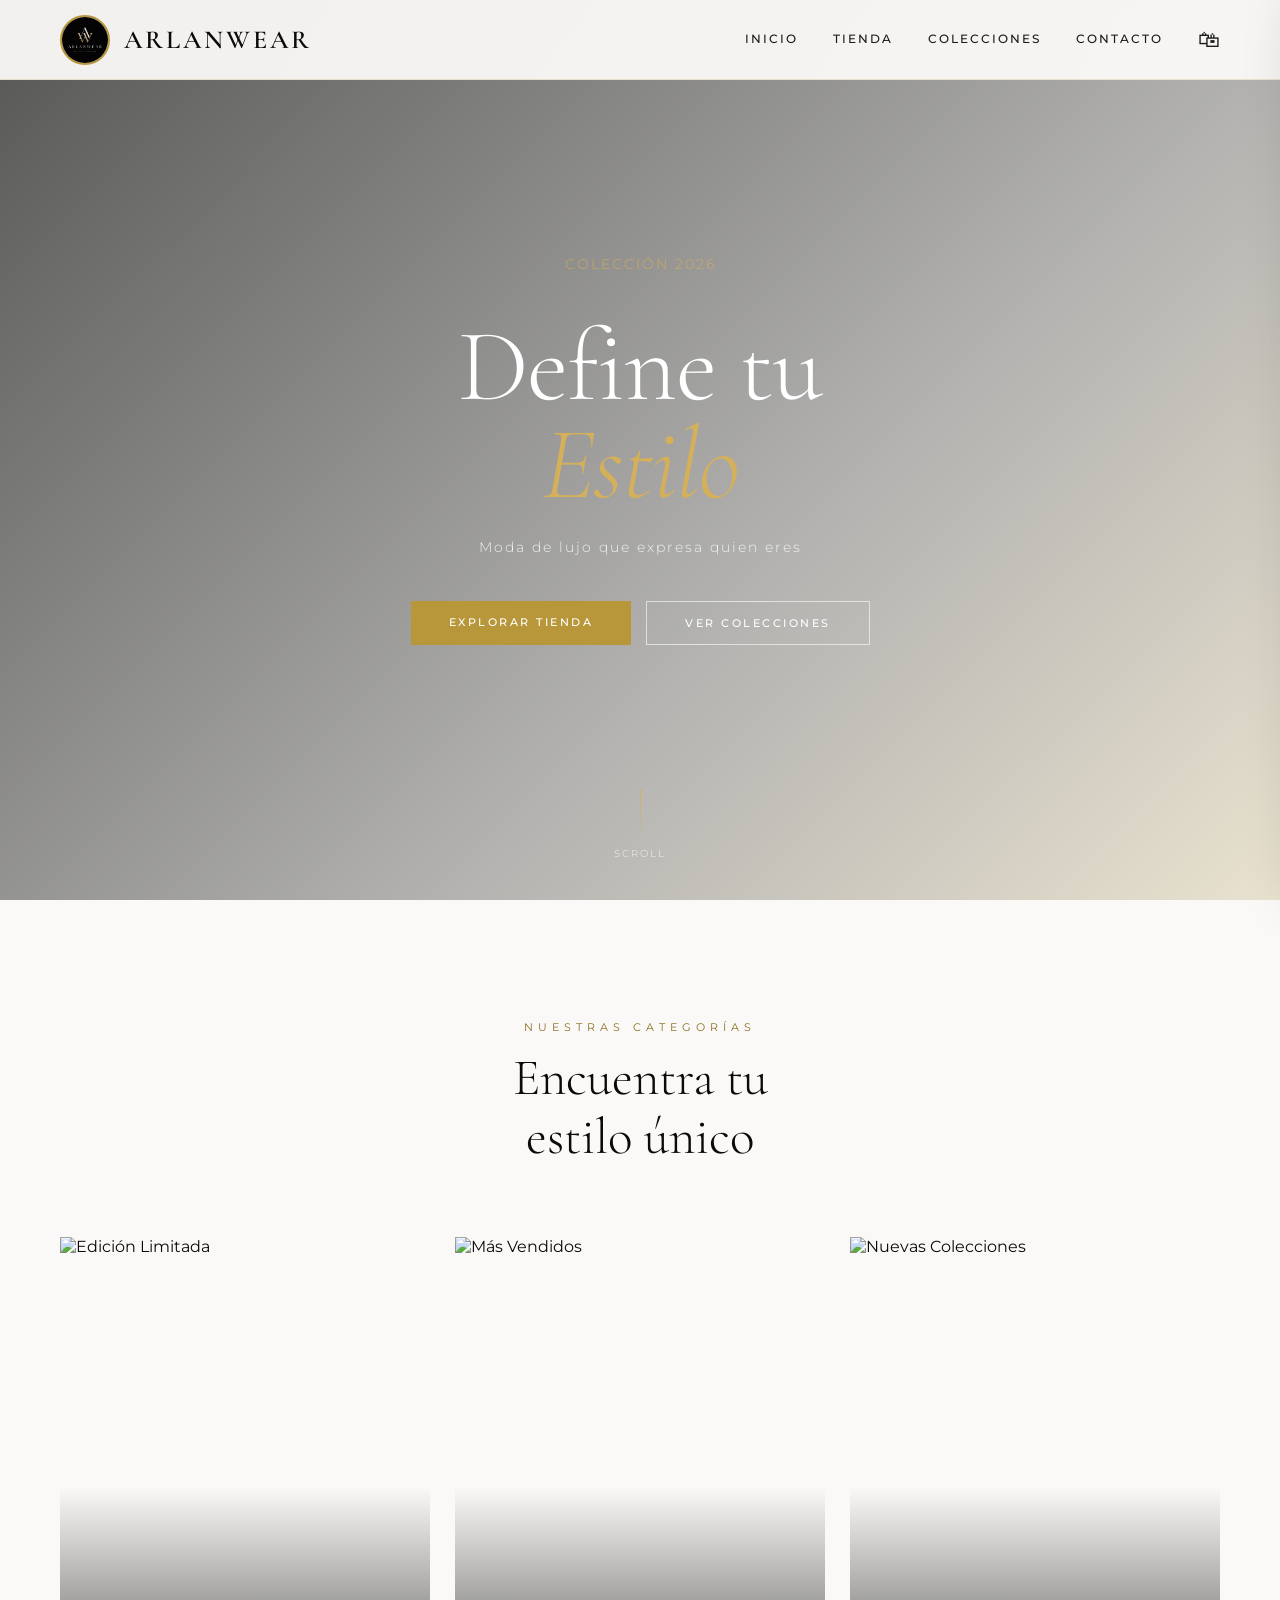
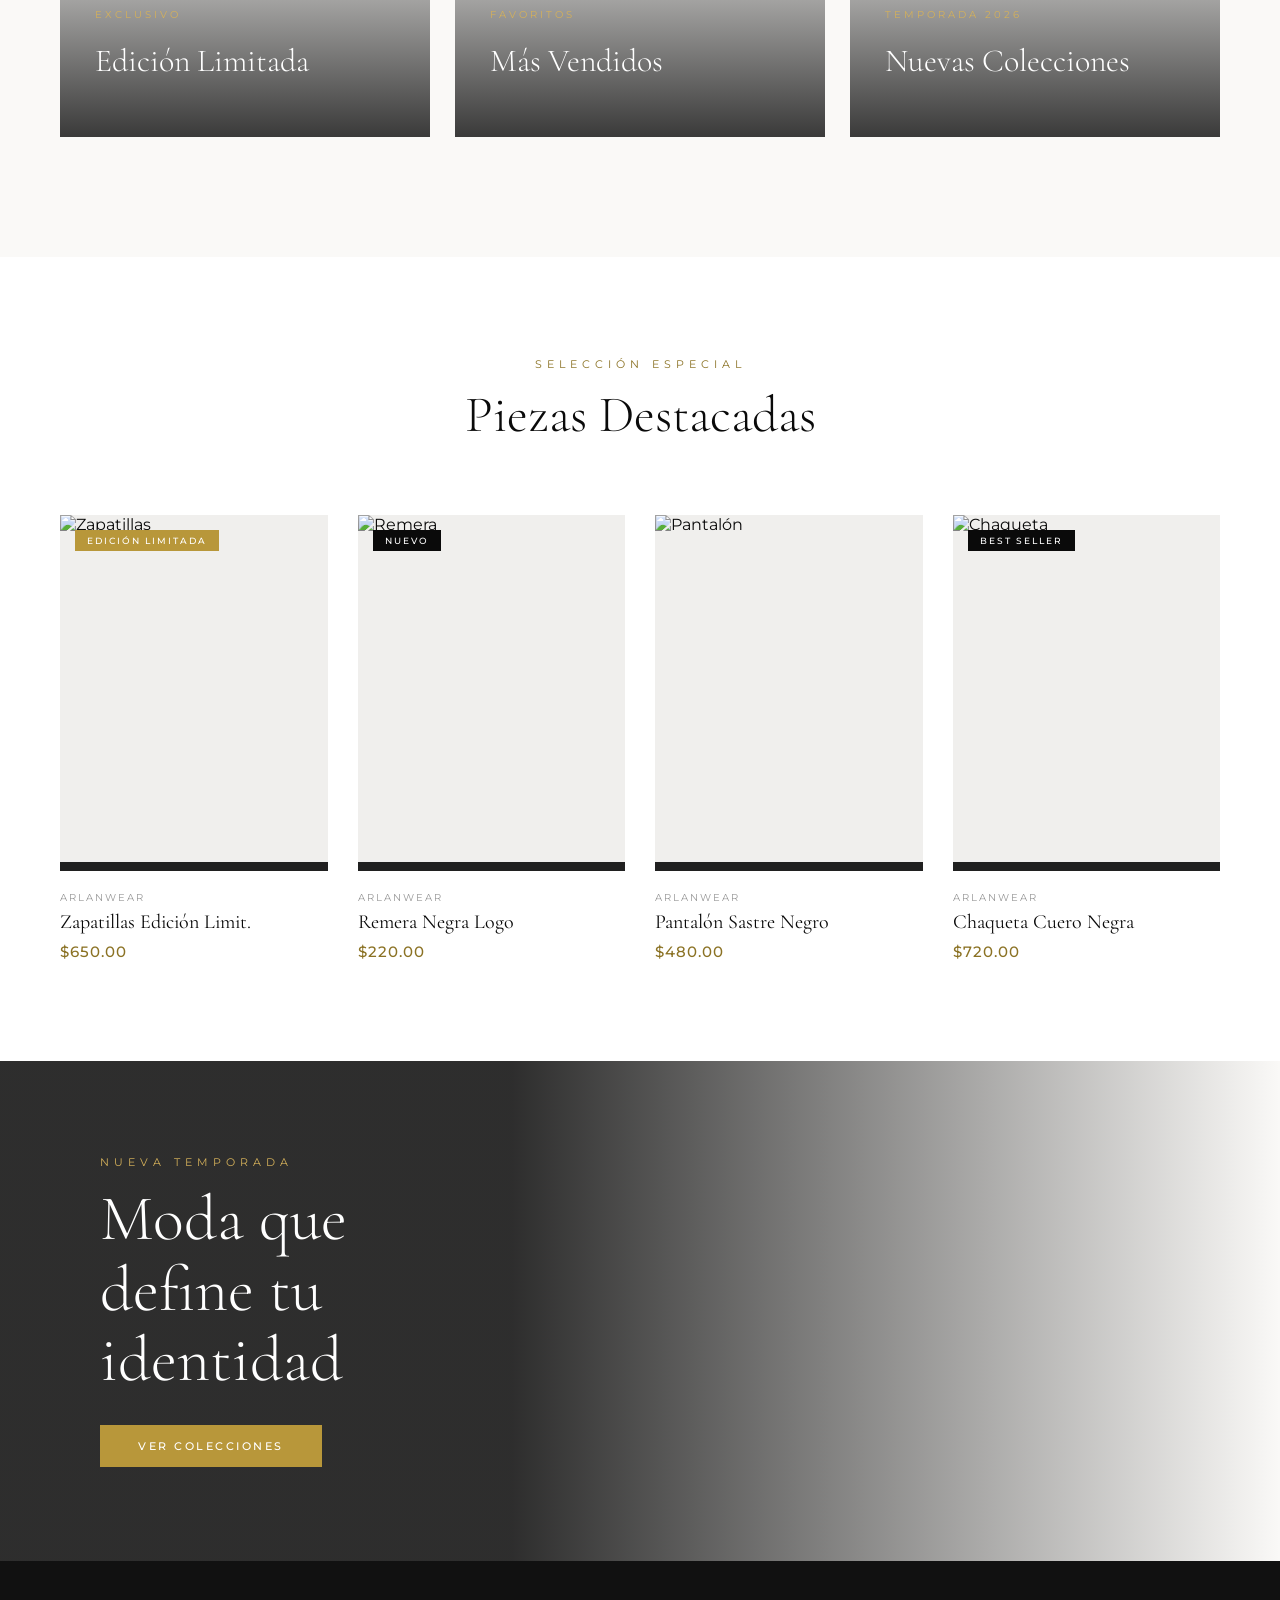
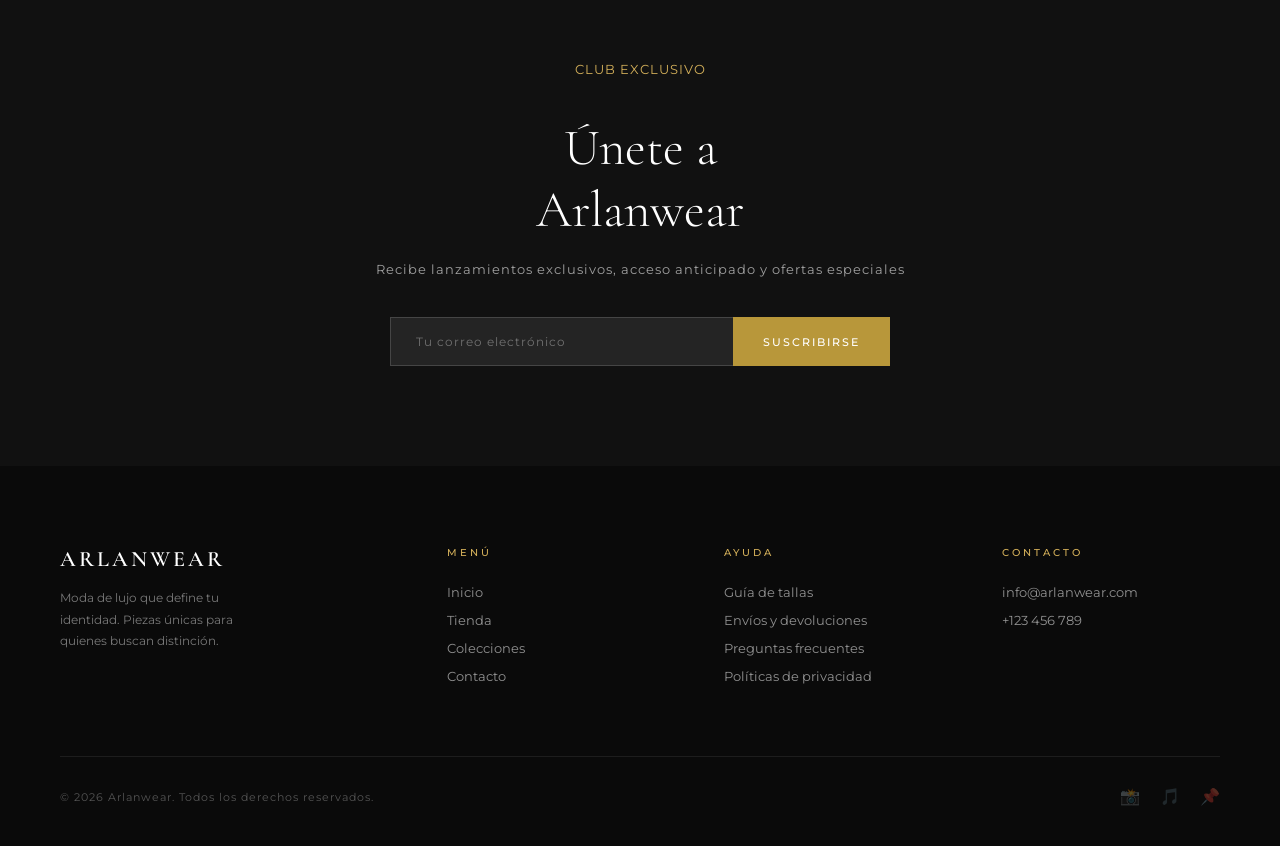
==== commit 796165d9: "Update product image and button actions in index.html" ====
--- a/index.html
+++ b/index.html
@@ -118,9 +118,9 @@
     </div>
     <div class="product-card reveal">
       <div class="product-img-wrap">
-        <img src="https://images.unsplash.com/photo-1594938298603-c8148c4b4e43?w=600&q=80" alt="Pantalón">
-        <div class="product-actions">
-          <button class="product-btn" onclick="Cart.add({id:'p3',name:'Pantalón Sastre Negro',price:480,img:'https://images.unsplash.com/photo-1594938298603-c8148c4b4e43?w=600&q=80'})">Agregar al carrito</button>
+        <img src="https://images.unsplash.com/photo-1473966968600-fa801b869a1a?w=600&q=80" alt="Pantalón">
+        <div class="product-actions">
+          <button class="product-btn" onclick="Cart.add({id:'p3',name:'Pantalón Sastre Negro',price:480,img:'https://images.unsplash.com/photo-1473966968600-fa801b869a1a?w=600&q=80'})">Agregar al carrito</button>
           <button class="product-btn-wish" title="Wishlist">♡</button>
         </div>
       </div>
--- a/estilos.css
+++ b/estilos.css
@@ -1,427 +1,792 @@
-* {
-    margin: 0;
-    padding: 0;
-    box-sizing: border-box;
-}
-
-body {
-    font-family: 'Poppins', 'Segoe UI', Arial, sans-serif;
-    background: #f7f7f6;
-    color: #1a1a1a;
-    scroll-behavior: smooth;
-}
-
-/* Header con sombra y efecto */
-.header {
-    background: rgba(247, 247, 246, 0.95);
-    backdrop-filter: blur(10px);
-    padding: 15px 50px;
-    display: flex;
-    justify-content: space-between;
-    align-items: center;
-    flex-wrap: wrap;
-    position: sticky;
-    top: 0;
-    z-index: 1000;
-    box-shadow: 0 2px 20px rgba(0,0,0,0.05);
-}
-
-.logo-area {
-    display: flex;
-    align-items: center;
-    gap: 15px;
-}
-
-.logo {
-    width: 60px;
-    height: 60px;
-    border-radius: 50%;
-    object-fit: cover;
-    transition: transform 0.3s;
-}
-
-.logo:hover {
-    transform: scale(1.05);
-}
-
-.site-title {
-    color: #8b7224;
-    font-size: 26px;
-    font-weight: 700;
-    text-decoration: none;
-    letter-spacing: 1px;
-}
-
-.nav-links {
-    display: flex;
-    gap: 30px;
-}
-
-.nav-links a {
-    text-decoration: none;
-    color: #1a1a1a;
-    font-weight: 500;
-    transition: all 0.3s;
-    position: relative;
-}
-
-.nav-links a:hover {
-    color: #8b7224;
-}
-
-.nav-links a::after {
-    content: '';
-    position: absolute;
-    bottom: -5px;
-    left: 0;
-    width: 0;
-    height: 2px;
-    background: #8b7224;
-    transition: width 0.3s;
-}
-
-.nav-links a:hover::after {
-    width: 100%;
-}
-
-/* Hero mejorado */
-.hero {
-    background: linear-gradient(135deg, #1a1a1a 0%, #2a2a2a 50%, #8b7224 100%);
-    color: white;
-    text-align: center;
-    padding: 120px 20px;
-    clip-path: polygon(0 0, 100% 0, 100% 90%, 0 100%);
-}
-
-.hero h1 {
-    font-size: 56px;
-    margin-bottom: 20px;
-    animation: fadeInUp 1s ease;
-}
-
-.hero p {
-    font-size: 20px;
-    margin-bottom: 30px;
-    opacity: 0.9;
-}
-
-.btn {
-    background: #8b7224;
-    color: white;
-    padding: 14px 35px;
-    border-radius: 50px;
-    text-decoration: none;
-    font-weight: 600;
-    display: inline-block;
-    transition: all 0.3s;
-    border: none;
-    cursor: pointer;
-    box-shadow: 0 4px 15px rgba(139,114,36,0.3);
-}
-
-.btn:hover {
-    background: #6b561c;
-    transform: translateY(-3px);
-    box-shadow: 0 6px 20px rgba(139,114,36,0.4);
-}
-
-/* Categorías con efecto hover */
-.categories {
-    padding: 80px 50px;
-    display: grid;
-    grid-template-columns: repeat(3, 1fr);
-    gap: 30px;
-    max-width: 1400px;
-    margin: 0 auto;
-}
-
-.category-card {
-    position: relative;
-    height: 350px;
-    border-radius: 20px;
-    overflow: hidden;
-    cursor: pointer;
-    box-shadow: 0 10px 30px rgba(0,0,0,0.1);
-}
-
-.category-card img {
-    width: 100%;
-    height: 100%;
-    object-fit: cover;
-    transition: transform 0.5s;
-}
-
-.category-card:hover img {
-    transform: scale(1.1);
-}
-
-.category-overlay {
-    position: absolute;
-    bottom: 0;
-    left: 0;
-    right: 0;
-    background: linear-gradient(to top, rgba(0,0,0,0.9), transparent);
-    color: white;
-    padding: 30px;
-    text-align: center;
-    transform: translateY(0);
-    transition: transform 0.3s;
-}
-
-.category-card:hover .category-overlay {
-    transform: translateY(-10px);
-}
-
-.category-overlay h3 {
-    font-size: 28px;
-    margin-bottom: 10px;
-}
-
-.category-overlay a {
-    color: #ffd966;
-    text-decoration: none;
-    font-weight: 600;
-}
-
-/* Productos con grid mejorado */
-.products-section {
-    padding: 60px 50px;
-    background: #f0f0ee;
-}
-
-.products-section h1, .products-section h2 {
-    text-align: center;
-    margin-bottom: 50px;
-    font-size: 36px;
-    position: relative;
-}
-
-.products-section h1::after, .products-section h2::after {
-    content: '';
-    display: block;
-    width: 80px;
-    height: 3px;
-    background: #8b7224;
-    margin: 15px auto 0;
-}
-
-.products-grid {
-    display: grid;
-    grid-template-columns: repeat(auto-fit, minmax(280px, 1fr));
-    gap: 30px;
-    max-width: 1400px;
-    margin: 0 auto;
-}
-
-.product-card {
-    background: white;
-    border-radius: 15px;
-    overflow: hidden;
-    text-align: center;
-    box-shadow: 0 5px 20px rgba(0,0,0,0.08);
-    transition: all 0.3s;
-    padding-bottom: 20px;
-}
-
-.product-card:hover {
-    transform: translateY(-10px);
-    box-shadow: 0 15px 35px rgba(0,0,0,0.15);
-}
-
-.product-card img {
-    width: 100%;
-    height: 280px;
-    object-fit: cover;
-    transition: transform 0.3s;
-}
-
-.product-card:hover img {
-    transform: scale(1.05);
-}
-
-.product-card h3 {
-    margin: 20px 0 10px;
-    font-size: 18px;
-}
-
-.price {
-    color: #8b7224;
-    font-size: 24px;
-    font-weight: bold;
-    margin: 10px 0;
-}
-
-.product-btn {
-    background: #1a1a1a;
-    color: white;
-    padding: 10px 25px;
-    border: none;
-    border-radius: 30px;
-    cursor: pointer;
-    transition: all 0.3s;
-    font-weight: 600;
-}
-
-.product-btn:hover {
-    background: #8b7224;
-    transform: scale(1.05);
-}
-
-/* Newsletter */
-.newsletter {
-    background: linear-gradient(135deg, #1a1a1a, #2a2a2a);
-    color: white;
-    text-align: center;
-    padding: 80px 20px;
-}
-
-.newsletter h2 {
-    font-size: 36px;
-    margin-bottom: 15px;
-}
-
-.newsletter-form {
-    display: flex;
-    justify-content: center;
-    gap: 15px;
-    flex-wrap: wrap;
-    margin-top: 30px;
-}
-
-.newsletter-form input {
-    padding: 14px 25px;
-    border-radius: 50px;
-    border: none;
-    width: 320px;
-    font-size: 16px;
-}
-
-.newsletter-form button {
-    background: #8b7224;
-    color: white;
-    padding: 14px 35px;
-    border: none;
-    border-radius: 50px;
-    cursor: pointer;
-    font-weight: 600;
-    transition: all 0.3s;
-}
-
-.newsletter-form button:hover {
-    background: #6b561c;
-    transform: scale(1.02);
-}
-
-/* Contacto */
-.contact-section {
-    max-width: 700px;
-    margin: 80px auto;
-    padding: 0 20px;
-    text-align: center;
-}
-
-.contact-section h1 {
-    font-size: 42px;
-    margin-bottom: 20px;
-}
-
-.contact-form {
-    display: flex;
-    flex-direction: column;
-    gap: 20px;
-    margin: 40px 0;
-}
-
-.contact-form input, .contact-form textarea {
-    padding: 15px;
-    border: 2px solid #eee;
-    border-radius: 12px;
-    font-family: inherit;
-    transition: all 0.3s;
-}
-
-.contact-form input:focus, .contact-form textarea:focus {
-    outline: none;
-    border-color: #8b7224;
-    box-shadow: 0 0 0 3px rgba(139,114,36,0.2);
-}
-
-.contact-info {
-    margin-top: 30px;
-    padding: 20px;
-    background: #f0f0ee;
-    border-radius: 15px;
-}
-
-/* Footer */
-.footer {
-    background: #1a1a1a;
-    color: white;
-    padding: 60px 50px 30px;
-    display: grid;
-    grid-template-columns: repeat(auto-fit, minmax(250px, 1fr));
-    gap: 40px;
-}
-
-.footer h3 {
-    color: #8b7224;
-    margin-bottom: 20px;
-    font-size: 20px;
-}
-
-.footer a {
-    color: #ccc;
-    text-decoration: none;
-    display: block;
-    margin-bottom: 12px;
-    transition: color 0.3s;
-}
-
-.footer a:hover {
-    color: #8b7224;
-}
-
-/* Animaciones */
-@keyframes fadeInUp {
-    from {
-        opacity: 0;
-        transform: translateY(30px);
-    }
-    to {
-        opacity: 1;
-        transform: translateY(0);
-    }
-}
-
-/* Responsive */
-@media (max-width: 768px) {
-    .header {
-        flex-direction: column;
-        gap: 15px;
-        padding: 15px 20px;
-    }
-    .hero h1 {
-        font-size: 36px;
-    }
-    .categories {
-        grid-template-columns: 1fr;
-        padding: 40px 20px;
-    }
-    .products-section {
-        padding: 40px 20px;
-    }
-    .footer {
-        grid-template-columns: 1fr;
-        text-align: center;
-        padding: 40px 20px;
-    }
-}
-
-@media (max-width: 480px) {
-    .hero h1 {
-        font-size: 28px;
-    }
-    .products-grid {
-        grid-template-columns: 1fr;
-    }
-}
+@import url('https://fonts.googleapis.com/css2?family=Cormorant+Garamond:ital,wght@0,300;0,400;0,600;1,300;1,400&family=Montserrat:wght@300;400;500;600&display=swap');
+
+*{margin:0;padding:0;box-sizing:border-box}
+
+:root{
+  --gold:#b8973a;
+  --gold-light:#d4b05a;
+  --gold-dark:#8b7224;
+  --black:#0a0a0a;
+  --off-black:#111111;
+  --dark:#1a1a1a;
+  --gray:#999;
+  --light-gray:#f0efed;
+  --white:#ffffff;
+  --cream:#faf9f7;
+}
+
+html{scroll-behavior:smooth}
+
+body{
+  font-family:'Montserrat',sans-serif;
+  background:var(--cream);
+  color:var(--black);
+  overflow-x:hidden;
+}
+
+/* ── SCROLLBAR ── */
+::-webkit-scrollbar{width:5px}
+::-webkit-scrollbar-track{background:var(--cream)}
+::-webkit-scrollbar-thumb{background:var(--gold-dark);border-radius:3px}
+
+/* ── HEADER ── */
+.header{
+  position:fixed;top:0;left:0;right:0;z-index:1000;
+  background:rgba(250,249,247,0.95);
+  backdrop-filter:blur(20px);
+  -webkit-backdrop-filter:blur(20px);
+  padding:0 60px;
+  height:80px;
+  display:flex;
+  justify-content:space-between;
+  align-items:center;
+  border-bottom:1px solid rgba(184,151,58,0.2);
+  transition:all 0.3s ease;
+}
+.header.scrolled{
+  height:65px;
+  background:rgba(250,249,247,0.98);
+  box-shadow:0 4px 30px rgba(0,0,0,0.06);
+}
+.logo-area{display:flex;align-items:center;gap:14px}
+.logo{
+  width:50px;height:50px;
+  border-radius:50%;
+  object-fit:cover;
+  border:2px solid var(--gold);
+  transition:transform 0.3s ease;
+}
+.logo:hover{transform:rotate(5deg) scale(1.05)}
+.site-title{
+  font-family:'Cormorant Garamond',serif;
+  color:var(--black);
+  font-size:26px;
+  font-weight:600;
+  letter-spacing:3px;
+  text-decoration:none;
+  text-transform:uppercase;
+}
+
+.nav-links{display:flex;align-items:center;gap:35px}
+.nav-links a{
+  text-decoration:none;
+  color:var(--dark);
+  font-size:12px;
+  font-weight:500;
+  letter-spacing:2px;
+  text-transform:uppercase;
+  position:relative;
+  padding-bottom:3px;
+  transition:color 0.3s ease;
+}
+.nav-links a::after{
+  content:'';
+  position:absolute;
+  bottom:0;left:0;
+  width:0;height:1px;
+  background:var(--gold);
+  transition:width 0.3s ease;
+}
+.nav-links a:hover{color:var(--gold-dark)}
+.nav-links a:hover::after{width:100%}
+
+/* Carrito icono */
+.cart-icon{
+  position:relative;
+  cursor:pointer;
+  background:none;
+  border:none;
+  font-size:22px;
+  color:var(--dark);
+  transition:color 0.3s ease;
+}
+.cart-icon:hover{color:var(--gold-dark)}
+.cart-count{
+  position:absolute;top:-8px;right:-8px;
+  background:var(--gold);
+  color:var(--white);
+  font-size:10px;
+  font-weight:600;
+  width:18px;height:18px;
+  border-radius:50%;
+  display:flex;align-items:center;justify-content:center;
+  opacity:0;transform:scale(0);
+  transition:all 0.3s cubic-bezier(0.34,1.56,0.64,1);
+}
+.cart-count.visible{opacity:1;transform:scale(1)}
+
+/* ── HERO ── */
+.hero{
+  height:100vh;
+  position:relative;
+  overflow:hidden;
+  display:flex;align-items:center;justify-content:center;
+}
+.hero-bg{
+  position:absolute;inset:0;
+  background-image:url('https://images.unsplash.com/photo-1441986300917-64674bd600d8?w=1800&q=80');
+  background-size:cover;
+  background-position:center;
+  transform:scale(1.05);
+  transition:transform 8s ease;
+}
+.hero-bg::after{
+  content:'';
+  position:absolute;inset:0;
+  background:linear-gradient(135deg,rgba(10,10,10,0.7) 0%,rgba(10,10,10,0.3) 60%,rgba(184,151,58,0.2) 100%);
+}
+.hero:hover .hero-bg{transform:scale(1)}
+.hero-content{
+  position:relative;z-index:2;
+  text-align:center;
+  color:var(--white);
+  padding:0 20px;
+  animation:fadeUp 1.2s ease forwards;
+}
+@keyframes fadeUp{
+  from{opacity:0;transform:translateY(40px)}
+  to{opacity:1;transform:translateY(0)}
+}
+.hero-eyebrow{
+  font-size:11px;
+  letter-spacing:6px;
+  text-transform:uppercase;
+  color:var(--gold-light);
+  margin-bottom:20px;
+  font-weight:400;
+}
+.hero h1{
+  font-family:'Cormorant Garamond',serif;
+  font-size:clamp(64px,8vw,110px);
+  font-weight:300;
+  line-height:0.95;
+  letter-spacing:-1px;
+  margin-bottom:25px;
+}
+.hero h1 em{
+  font-style:italic;
+  color:var(--gold-light);
+}
+.hero p{
+  font-size:14px;
+  letter-spacing:2px;
+  font-weight:300;
+  opacity:0.85;
+  margin-bottom:45px;
+  max-width:400px;
+  margin-left:auto;margin-right:auto;
+}
+.hero-btns{display:flex;gap:15px;justify-content:center;flex-wrap:wrap}
+
+/* ── BOTONES ── */
+.btn{
+  display:inline-block;
+  padding:14px 38px;
+  font-size:11px;
+  letter-spacing:2.5px;
+  text-transform:uppercase;
+  font-weight:500;
+  text-decoration:none;
+  cursor:pointer;
+  border:none;
+  transition:all 0.35s ease;
+  font-family:'Montserrat',sans-serif;
+}
+.btn-primary{
+  background:var(--gold);
+  color:var(--white);
+}
+.btn-primary:hover{
+  background:var(--gold-dark);
+  transform:translateY(-2px);
+  box-shadow:0 8px 25px rgba(184,151,58,0.4);
+}
+.btn-outline{
+  background:transparent;
+  color:var(--white);
+  border:1px solid rgba(255,255,255,0.6);
+}
+.btn-outline:hover{
+  background:var(--white);
+  color:var(--black);
+  border-color:var(--white);
+  transform:translateY(-2px);
+}
+
+/* ── SCROLL INDICATOR ── */
+.scroll-indicator{
+  position:absolute;bottom:40px;left:50%;transform:translateX(-50%);
+  display:flex;flex-direction:column;align-items:center;gap:8px;
+  color:rgba(255,255,255,0.6);font-size:10px;letter-spacing:2px;
+  animation:bounce 2s infinite;
+}
+.scroll-line{width:1px;height:50px;background:linear-gradient(var(--gold-light),transparent)}
+@keyframes bounce{0%,100%{transform:translateX(-50%) translateY(0)}50%{transform:translateX(-50%) translateY(8px)}}
+
+/* ── CATEGORIAS ── */
+.categories-section{padding:120px 60px}
+.section-header{text-align:center;margin-bottom:70px}
+.section-eyebrow{
+  font-size:11px;letter-spacing:5px;text-transform:uppercase;
+  color:var(--gold-dark);margin-bottom:15px;font-weight:400;
+}
+.section-title{
+  font-family:'Cormorant Garamond',serif;
+  font-size:clamp(36px,4vw,56px);
+  font-weight:300;
+  line-height:1.15;
+}
+
+.categories{
+  display:grid;
+  grid-template-columns:repeat(3,1fr);
+  gap:25px;
+}
+.category-card{
+  position:relative;
+  height:500px;
+  overflow:hidden;
+  cursor:pointer;
+}
+.category-card img{
+  width:100%;height:100%;
+  object-fit:cover;
+  transition:transform 0.7s cubic-bezier(0.25,0.46,0.45,0.94);
+}
+.category-card:hover img{transform:scale(1.08)}
+.category-overlay{
+  position:absolute;inset:0;
+  background:linear-gradient(to top,rgba(10,10,10,0.8) 0%,transparent 50%);
+  display:flex;flex-direction:column;
+  justify-content:flex-end;
+  padding:35px;
+  transition:all 0.4s ease;
+}
+.category-tag{
+  font-size:10px;letter-spacing:3px;text-transform:uppercase;
+  color:var(--gold-light);margin-bottom:10px;font-weight:400;
+}
+.category-overlay h3{
+  font-family:'Cormorant Garamond',serif;
+  font-size:32px;font-weight:300;
+  color:var(--white);margin-bottom:18px;
+  transform:translateY(10px);
+  transition:transform 0.4s ease;
+}
+.category-card:hover .category-overlay h3{transform:translateY(0)}
+.category-link{
+  color:var(--gold-light);
+  text-decoration:none;
+  font-size:11px;letter-spacing:2px;text-transform:uppercase;
+  display:inline-flex;align-items:center;gap:8px;
+  opacity:0;transform:translateY(10px);
+  transition:all 0.4s ease 0.05s;
+}
+.category-link::after{content:'→'}
+.category-card:hover .category-link{opacity:1;transform:translateY(0)}
+
+/* ── PRODUCTOS ── */
+.products-section{padding:100px 60px;background:var(--white)}
+.products-grid{
+  display:grid;
+  grid-template-columns:repeat(4,1fr);
+  gap:30px;
+  margin-top:60px;
+}
+.product-card{
+  position:relative;
+  cursor:pointer;
+  group:true;
+}
+.product-img-wrap{
+  position:relative;
+  overflow:hidden;
+  aspect-ratio:3/4;
+  background:var(--light-gray);
+}
+.product-img-wrap img{
+  width:100%;height:100%;
+  object-fit:cover;
+  transition:transform 0.6s cubic-bezier(0.25,0.46,0.45,0.94);
+}
+.product-card:hover .product-img-wrap img{transform:scale(1.06)}
+.product-badge{
+  position:absolute;top:15px;left:15px;
+  background:var(--black);
+  color:var(--white);
+  font-size:9px;letter-spacing:2px;text-transform:uppercase;
+  padding:5px 12px;
+  font-weight:500;
+}
+.badge-gold{background:var(--gold)}
+.product-actions{
+  position:absolute;bottom:-60px;left:0;right:0;
+  background:rgba(10,10,10,0.9);
+  padding:18px;
+  transition:bottom 0.4s ease;
+  display:flex;gap:10px;
+}
+.product-card:hover .product-actions{bottom:0}
+.product-btn{
+  flex:1;
+  background:var(--gold);
+  color:var(--white);
+  border:none;
+  padding:10px;
+  font-size:10px;letter-spacing:2px;text-transform:uppercase;
+  cursor:pointer;
+  font-family:'Montserrat',sans-serif;font-weight:500;
+  transition:background 0.3s ease;
+}
+.product-btn:hover{background:var(--gold-dark)}
+.product-btn-wish{
+  background:transparent;
+  border:1px solid rgba(255,255,255,0.3);
+  color:var(--white);
+  width:42px;
+  display:flex;align-items:center;justify-content:center;
+  font-size:16px;
+  cursor:pointer;
+  transition:all 0.3s ease;
+  flex:none;
+}
+.product-btn-wish:hover{background:var(--white);color:var(--black)}
+.product-info{padding:20px 0 0}
+.product-brand{
+  font-size:10px;letter-spacing:2px;text-transform:uppercase;
+  color:var(--gray);margin-bottom:6px;
+}
+.product-card h3{
+  font-family:'Cormorant Garamond',serif;
+  font-size:20px;font-weight:400;
+  margin-bottom:8px;
+  transition:color 0.3s ease;
+}
+.product-card:hover h3{color:var(--gold-dark)}
+.price{
+  color:var(--gold-dark);
+  font-size:15px;font-weight:500;
+  letter-spacing:1px;
+}
+
+/* ── BANNER MIDDLE ── */
+.banner-section{
+  position:relative;
+  height:500px;
+  overflow:hidden;
+  display:flex;align-items:center;
+}
+.banner-bg{
+  position:absolute;inset:0;
+  background-image:url('https://images.unsplash.com/photo-1509631179647-0177331693ae?w=1800&q=80');
+  background-size:cover;
+  background-position:center 30%;
+}
+.banner-bg::after{
+  content:'';position:absolute;inset:0;
+  background:linear-gradient(90deg,rgba(10,10,10,0.85) 40%,transparent);
+}
+.banner-content{
+  position:relative;z-index:2;
+  padding:0 100px;
+  color:var(--white);
+}
+.banner-content .section-eyebrow{color:var(--gold-light)}
+.banner-content h2{
+  font-family:'Cormorant Garamond',serif;
+  font-size:clamp(40px,5vw,70px);
+  font-weight:300;
+  line-height:1.1;
+  margin:15px 0 30px;
+}
+
+/* ── NEWSLETTER ── */
+.newsletter{
+  background:var(--off-black);
+  color:var(--white);
+  padding:100px 60px;
+  text-align:center;
+}
+.newsletter .section-eyebrow{color:var(--gold-light)}
+.newsletter h2{
+  font-family:'Cormorant Garamond',serif;
+  font-size:clamp(36px,4vw,56px);
+  font-weight:300;
+  margin:15px 0 20px;
+}
+.newsletter p{
+  font-size:13px;letter-spacing:1px;
+  color:rgba(255,255,255,0.6);
+  margin-bottom:40px;
+}
+.newsletter-form{
+  display:flex;justify-content:center;gap:0;
+  max-width:500px;margin:0 auto;
+}
+.newsletter-form input{
+  flex:1;
+  padding:16px 25px;
+  border:none;
+  background:rgba(255,255,255,0.08);
+  color:var(--white);
+  font-family:'Montserrat',sans-serif;
+  font-size:12px;letter-spacing:1px;
+  border:1px solid rgba(255,255,255,0.15);
+  border-right:none;
+  outline:none;
+}
+.newsletter-form input::placeholder{color:rgba(255,255,255,0.35)}
+.newsletter-form input:focus{border-color:var(--gold)}
+.newsletter-form button{
+  background:var(--gold);
+  color:var(--white);
+  border:none;
+  padding:16px 30px;
+  font-family:'Montserrat',sans-serif;
+  font-size:11px;letter-spacing:2px;text-transform:uppercase;
+  cursor:pointer;
+  font-weight:500;
+  transition:background 0.3s ease;
+  white-space:nowrap;
+}
+.newsletter-form button:hover{background:var(--gold-dark)}
+
+/* ── FOOTER ── */
+.footer{
+  background:var(--black);
+  color:var(--white);
+  padding:80px 60px 40px;
+}
+.footer-top{
+  display:grid;
+  grid-template-columns:1.5fr 1fr 1fr 1fr;
+  gap:60px;
+  padding-bottom:60px;
+  border-bottom:1px solid rgba(255,255,255,0.08);
+}
+.footer-brand .site-title{color:var(--white);font-size:22px;margin-bottom:15px;display:block}
+.footer-brand p{
+  font-size:12px;color:rgba(255,255,255,0.45);
+  line-height:1.8;max-width:220px;margin-top:10px;
+}
+.footer h4{
+  font-size:10px;letter-spacing:3px;text-transform:uppercase;
+  color:var(--gold-light);margin-bottom:25px;font-weight:500;
+}
+.footer a{
+  color:rgba(255,255,255,0.55);
+  text-decoration:none;display:block;
+  margin-bottom:12px;font-size:13px;
+  transition:color 0.3s ease;
+}
+.footer a:hover{color:var(--gold-light)}
+.footer-bottom{
+  display:flex;justify-content:space-between;align-items:center;
+  padding-top:30px;flex-wrap:wrap;gap:15px;
+}
+.footer-bottom p{font-size:11px;color:rgba(255,255,255,0.3);letter-spacing:1px}
+.social-links{display:flex;gap:20px}
+.social-links a{
+  color:rgba(255,255,255,0.3);font-size:16px;
+  transition:color 0.3s ease;display:block;margin:0;
+}
+.social-links a:hover{color:var(--gold-light)}
+
+/* ── TIENDA PAGE ── */
+.page-hero{
+  height:350px;
+  background-image:url('https://images.unsplash.com/photo-1490481651871-ab68de25d43d?w=1800&q=80');
+  background-size:cover;background-position:center;
+  position:relative;
+  display:flex;align-items:flex-end;
+  padding:60px;
+  margin-top:80px;
+}
+.page-hero::after{
+  content:'';position:absolute;inset:0;
+  background:linear-gradient(to top,rgba(10,10,10,0.7),transparent);
+}
+.page-hero-content{position:relative;z-index:2;color:var(--white)}
+.page-hero-content .section-eyebrow{color:var(--gold-light)}
+.page-hero-content h1{
+  font-family:'Cormorant Garamond',serif;
+  font-size:clamp(40px,5vw,72px);font-weight:300;
+}
+
+.store-layout{padding:70px 60px}
+.filter-bar{
+  display:flex;justify-content:space-between;align-items:center;
+  margin-bottom:50px;flex-wrap:wrap;gap:20px;
+}
+.filter-tabs{display:flex;gap:5px}
+.filter-tab{
+  padding:8px 20px;
+  border:1px solid rgba(0,0,0,0.15);
+  background:transparent;
+  font-family:'Montserrat',sans-serif;
+  font-size:11px;letter-spacing:1.5px;text-transform:uppercase;
+  cursor:pointer;transition:all 0.3s ease;
+  color:var(--dark);
+}
+.filter-tab.active,.filter-tab:hover{background:var(--black);color:var(--white);border-color:var(--black)}
+
+/* ── COLECCIONES PAGE ── */
+.colecciones-hero{
+  height:400px;
+  background-image:url('https://images.unsplash.com/photo-1469334031218-e382a71b716b?w=1800&q=80');
+  background-size:cover;background-position:center 20%;
+  position:relative;
+  display:flex;align-items:flex-end;
+  padding:60px;
+  margin-top:80px;
+}
+.colecciones-hero::after{
+  content:'';position:absolute;inset:0;
+  background:linear-gradient(to top,rgba(10,10,10,0.75),transparent);
+}
+.collection-grid{
+  display:grid;
+  grid-template-columns:2fr 1fr;
+  gap:25px;
+  padding:70px 60px;
+}
+.collection-card{
+  position:relative;overflow:hidden;cursor:pointer;
+}
+.collection-card.tall{height:600px}
+.collection-card.medium{height:287px}
+.collection-card img{
+  width:100%;height:100%;object-fit:cover;
+  transition:transform 0.7s ease;
+}
+.collection-card:hover img{transform:scale(1.07)}
+.collection-card .overlay{
+  position:absolute;inset:0;
+  background:linear-gradient(to top,rgba(10,10,10,0.75) 0%,transparent 55%);
+  display:flex;flex-direction:column;justify-content:flex-end;
+  padding:35px;
+}
+.collection-card .overlay h3{
+  font-family:'Cormorant Garamond',serif;
+  font-size:clamp(28px,3vw,42px);font-weight:300;
+  color:var(--white);margin-bottom:10px;
+}
+.collection-card .overlay p{
+  font-size:12px;letter-spacing:1px;
+  color:rgba(255,255,255,0.65);margin-bottom:20px;
+}
+.collection-card .overlay a{
+  color:var(--gold-light);text-decoration:none;
+  font-size:11px;letter-spacing:2px;text-transform:uppercase;
+  transition:gap 0.3s ease;
+  display:inline-flex;align-items:center;gap:8px;
+}
+.collection-card .overlay a:hover{gap:14px}
+.collection-card .overlay a::after{content:'→'}
+
+/* ── CONTACTO PAGE ── */
+.contact-layout{
+  display:grid;
+  grid-template-columns:1fr 1fr;
+  min-height:calc(100vh - 80px);
+  margin-top:80px;
+}
+.contact-left{
+  background:var(--off-black);
+  padding:100px 70px;
+  display:flex;flex-direction:column;justify-content:center;
+  color:var(--white);
+}
+.contact-left h2{
+  font-family:'Cormorant Garamond',serif;
+  font-size:clamp(40px,4vw,62px);font-weight:300;
+  line-height:1.1;margin:15px 0 35px;
+}
+.contact-info-item{
+  display:flex;align-items:flex-start;gap:18px;
+  margin-bottom:30px;padding-bottom:30px;
+  border-bottom:1px solid rgba(255,255,255,0.08);
+}
+.contact-info-item:last-child{border-bottom:none}
+.contact-icon{
+  width:42px;height:42px;
+  background:rgba(184,151,58,0.15);
+  border:1px solid rgba(184,151,58,0.3);
+  display:flex;align-items:center;justify-content:center;
+  font-size:18px;flex-shrink:0;
+}
+.contact-detail-label{
+  font-size:10px;letter-spacing:2px;text-transform:uppercase;
+  color:var(--gold-light);margin-bottom:5px;
+}
+.contact-detail-value{color:rgba(255,255,255,0.75);font-size:14px}
+.contact-right{
+  background:var(--cream);
+  padding:100px 70px;
+  display:flex;flex-direction:column;justify-content:center;
+}
+.contact-form{display:flex;flex-direction:column;gap:20px;margin-top:30px}
+.form-group{display:flex;flex-direction:column;gap:8px}
+.form-label{
+  font-size:10px;letter-spacing:2px;text-transform:uppercase;
+  color:var(--gray);font-weight:500;
+}
+.form-input{
+  padding:14px 18px;
+  border:1px solid rgba(0,0,0,0.12);
+  background:var(--white);
+  font-family:'Montserrat',sans-serif;
+  font-size:13px;
+  color:var(--black);
+  outline:none;
+  transition:border-color 0.3s ease;
+}
+.form-input:focus{border-color:var(--gold)}
+textarea.form-input{resize:vertical;min-height:130px}
+
+/* ── CART SIDEBAR ── */
+.cart-overlay{
+  position:fixed;inset:0;
+  background:rgba(0,0,0,0.5);
+  z-index:2000;
+  opacity:0;pointer-events:none;
+  transition:opacity 0.4s ease;
+}
+.cart-overlay.open{opacity:1;pointer-events:all}
+.cart-sidebar{
+  position:fixed;top:0;right:-450px;
+  width:420px;height:100vh;
+  background:var(--cream);
+  z-index:2001;
+  display:flex;flex-direction:column;
+  transition:right 0.4s cubic-bezier(0.25,0.46,0.45,0.94);
+  box-shadow:-15px 0 50px rgba(0,0,0,0.15);
+}
+.cart-sidebar.open{right:0}
+.cart-header{
+  padding:30px;
+  border-bottom:1px solid rgba(0,0,0,0.08);
+  display:flex;justify-content:space-between;align-items:center;
+}
+.cart-header h3{
+  font-family:'Cormorant Garamond',serif;
+  font-size:24px;font-weight:400;letter-spacing:2px;
+}
+.cart-close{
+  background:none;border:none;cursor:pointer;
+  font-size:22px;color:var(--dark);
+  transition:transform 0.3s ease;
+  line-height:1;
+}
+.cart-close:hover{transform:rotate(90deg)}
+.cart-items{flex:1;overflow-y:auto;padding:20px 30px}
+.cart-empty{
+  text-align:center;padding:60px 20px;
+  color:var(--gray);
+}
+.cart-empty-icon{font-size:48px;margin-bottom:15px;opacity:0.4}
+.cart-empty p{font-size:13px;letter-spacing:1px}
+.cart-item{
+  display:flex;gap:15px;
+  padding:20px 0;
+  border-bottom:1px solid rgba(0,0,0,0.06);
+  animation:slideIn 0.3s ease;
+}
+@keyframes slideIn{from{opacity:0;transform:translateX(20px)}to{opacity:1;transform:translateX(0)}}
+.cart-item-img{
+  width:80px;height:95px;object-fit:cover;
+  flex-shrink:0;
+}
+.cart-item-info{flex:1}
+.cart-item-name{
+  font-family:'Cormorant Garamond',serif;
+  font-size:17px;font-weight:400;margin-bottom:4px;
+}
+.cart-item-price{
+  font-size:13px;color:var(--gold-dark);font-weight:500;
+  margin-bottom:12px;
+}
+.cart-item-controls{display:flex;align-items:center;gap:12px}
+.qty-btn{
+  width:26px;height:26px;
+  background:transparent;
+  border:1px solid rgba(0,0,0,0.2);
+  cursor:pointer;font-size:14px;
+  display:flex;align-items:center;justify-content:center;
+  transition:all 0.2s ease;
+}
+.qty-btn:hover{background:var(--black);color:var(--white);border-color:var(--black)}
+.qty-num{font-size:13px;font-weight:500;min-width:20px;text-align:center}
+.cart-item-remove{
+  margin-left:auto;background:none;border:none;
+  color:rgba(0,0,0,0.3);cursor:pointer;font-size:16px;
+  transition:color 0.3s ease;
+}
+.cart-item-remove:hover{color:red}
+.cart-footer{
+  padding:25px 30px;
+  border-top:1px solid rgba(0,0,0,0.08);
+  background:var(--white);
+}
+.cart-subtotal{
+  display:flex;justify-content:space-between;
+  margin-bottom:20px;font-size:13px;letter-spacing:1px;
+}
+.cart-subtotal-price{font-weight:500;font-size:16px;color:var(--gold-dark)}
+.cart-checkout-btn{
+  width:100%;
+  background:var(--black);
+  color:var(--white);
+  border:none;
+  padding:16px;
+  font-family:'Montserrat',sans-serif;
+  font-size:11px;letter-spacing:3px;text-transform:uppercase;
+  cursor:pointer;
+  font-weight:500;
+  transition:background 0.3s ease;
+}
+.cart-checkout-btn:hover{background:var(--gold-dark)}
+
+/* ── TOAST NOTIFICATION ── */
+.toast{
+  position:fixed;bottom:30px;left:50%;transform:translateX(-50%) translateY(80px);
+  background:var(--black);color:var(--white);
+  padding:14px 28px;
+  font-size:12px;letter-spacing:1.5px;text-transform:uppercase;
+  z-index:3000;
+  opacity:0;transition:all 0.4s ease;
+  white-space:nowrap;
+}
+.toast.show{opacity:1;transform:translateX(-50%) translateY(0)}
+
+/* ── REVEAL ANIMATIONS ── */
+.reveal{
+  opacity:0;transform:translateY(35px);
+  transition:opacity 0.7s ease,transform 0.7s ease;
+}
+.reveal.visible{opacity:1;transform:translateY(0)}
+
+/* ── RESPONSIVE ── */
+@media(max-width:1024px){
+  .products-grid{grid-template-columns:repeat(3,1fr)}
+  .footer-top{grid-template-columns:1fr 1fr}
+}
+@media(max-width:768px){
+  .header{padding:0 25px}
+  .site-title{font-size:20px}
+  .categories{grid-template-columns:1fr}
+  .categories-section,.products-section,.store-layout,.newsletter,.footer{padding-left:25px;padding-right:25px}
+  .products-grid{grid-template-columns:repeat(2,1fr)}
+  .footer-top{grid-template-columns:1fr}
+  .contact-layout{grid-template-columns:1fr}
+  .collection-grid{grid-template-columns:1fr}
+  .banner-content{padding:0 30px}
+  .cart-sidebar{width:100%}
+  .page-hero,.colecciones-hero{padding:30px}
+}
+@media(max-width:480px){
+  .products-grid{grid-template-columns:1fr}
+  .hero h1{font-size:52px}
+  .nav-links{gap:15px}
+  .filter-tabs{flex-wrap:wrap}
+}
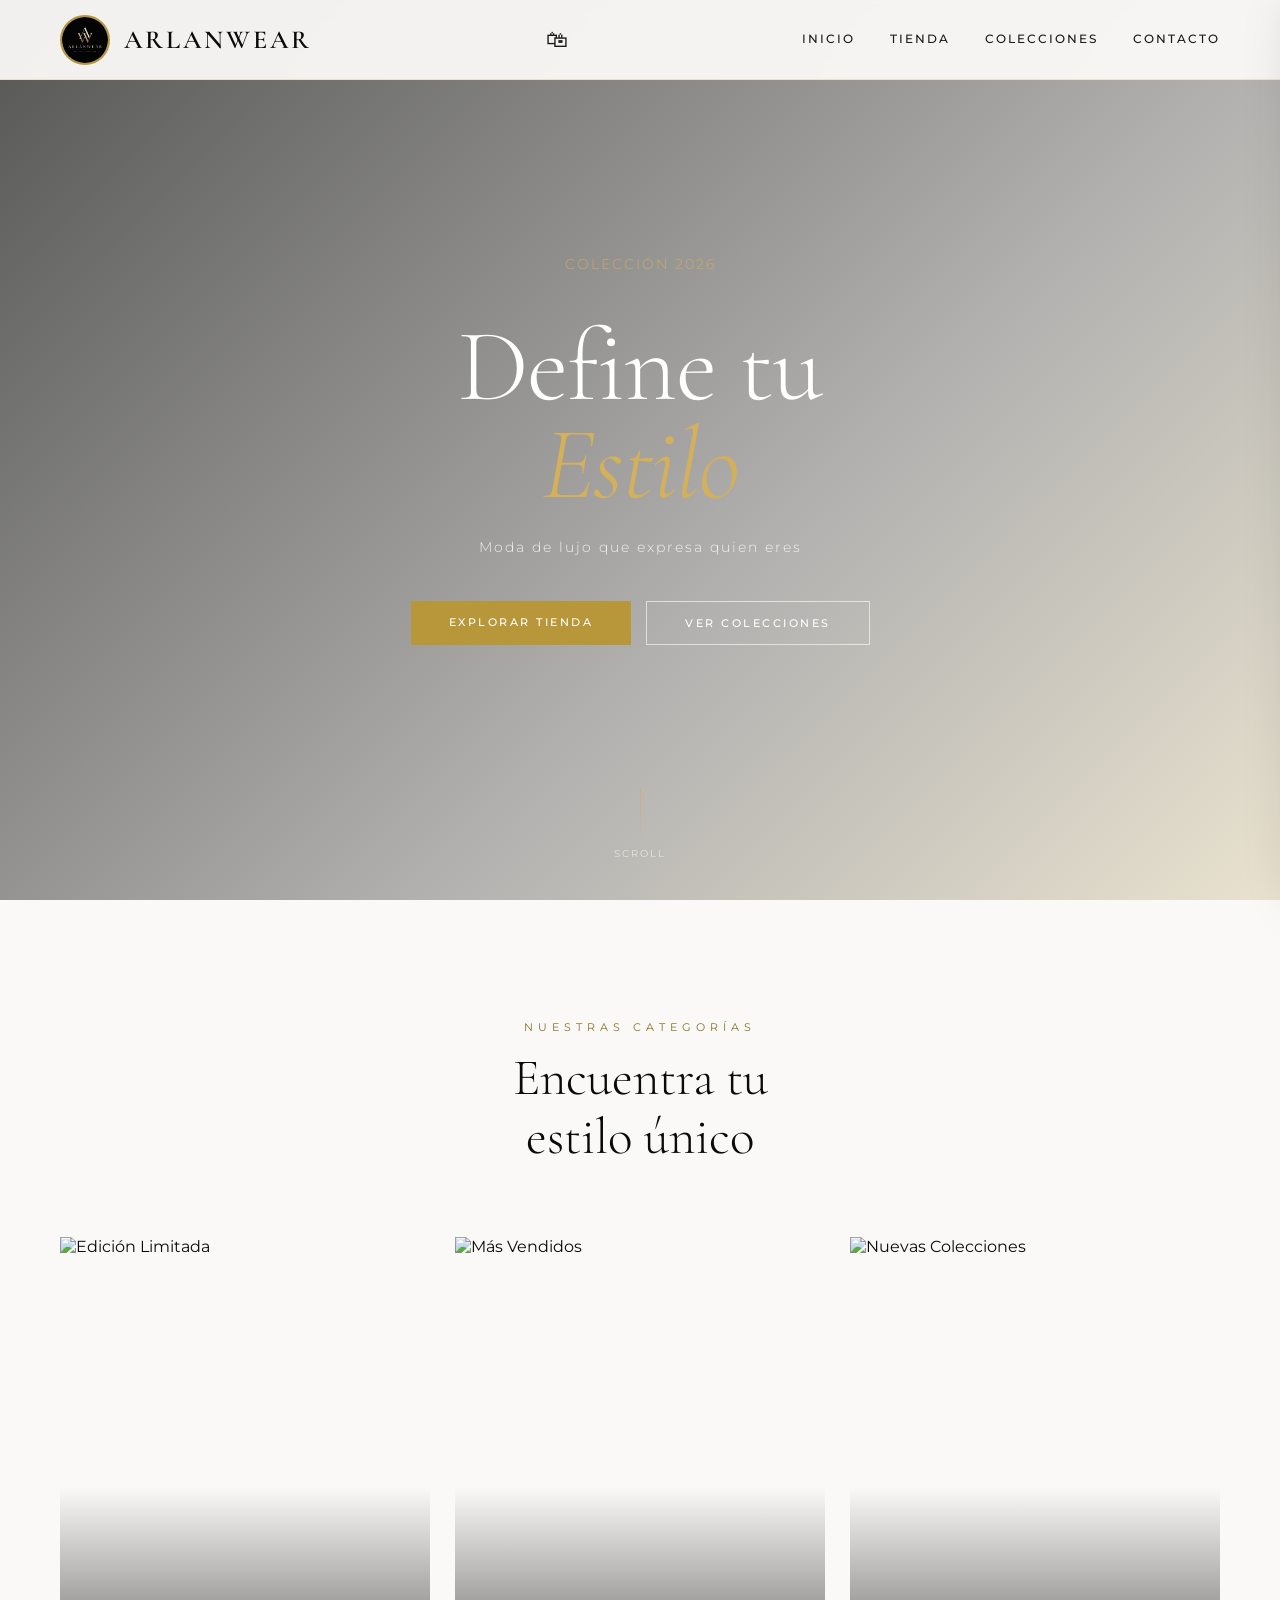
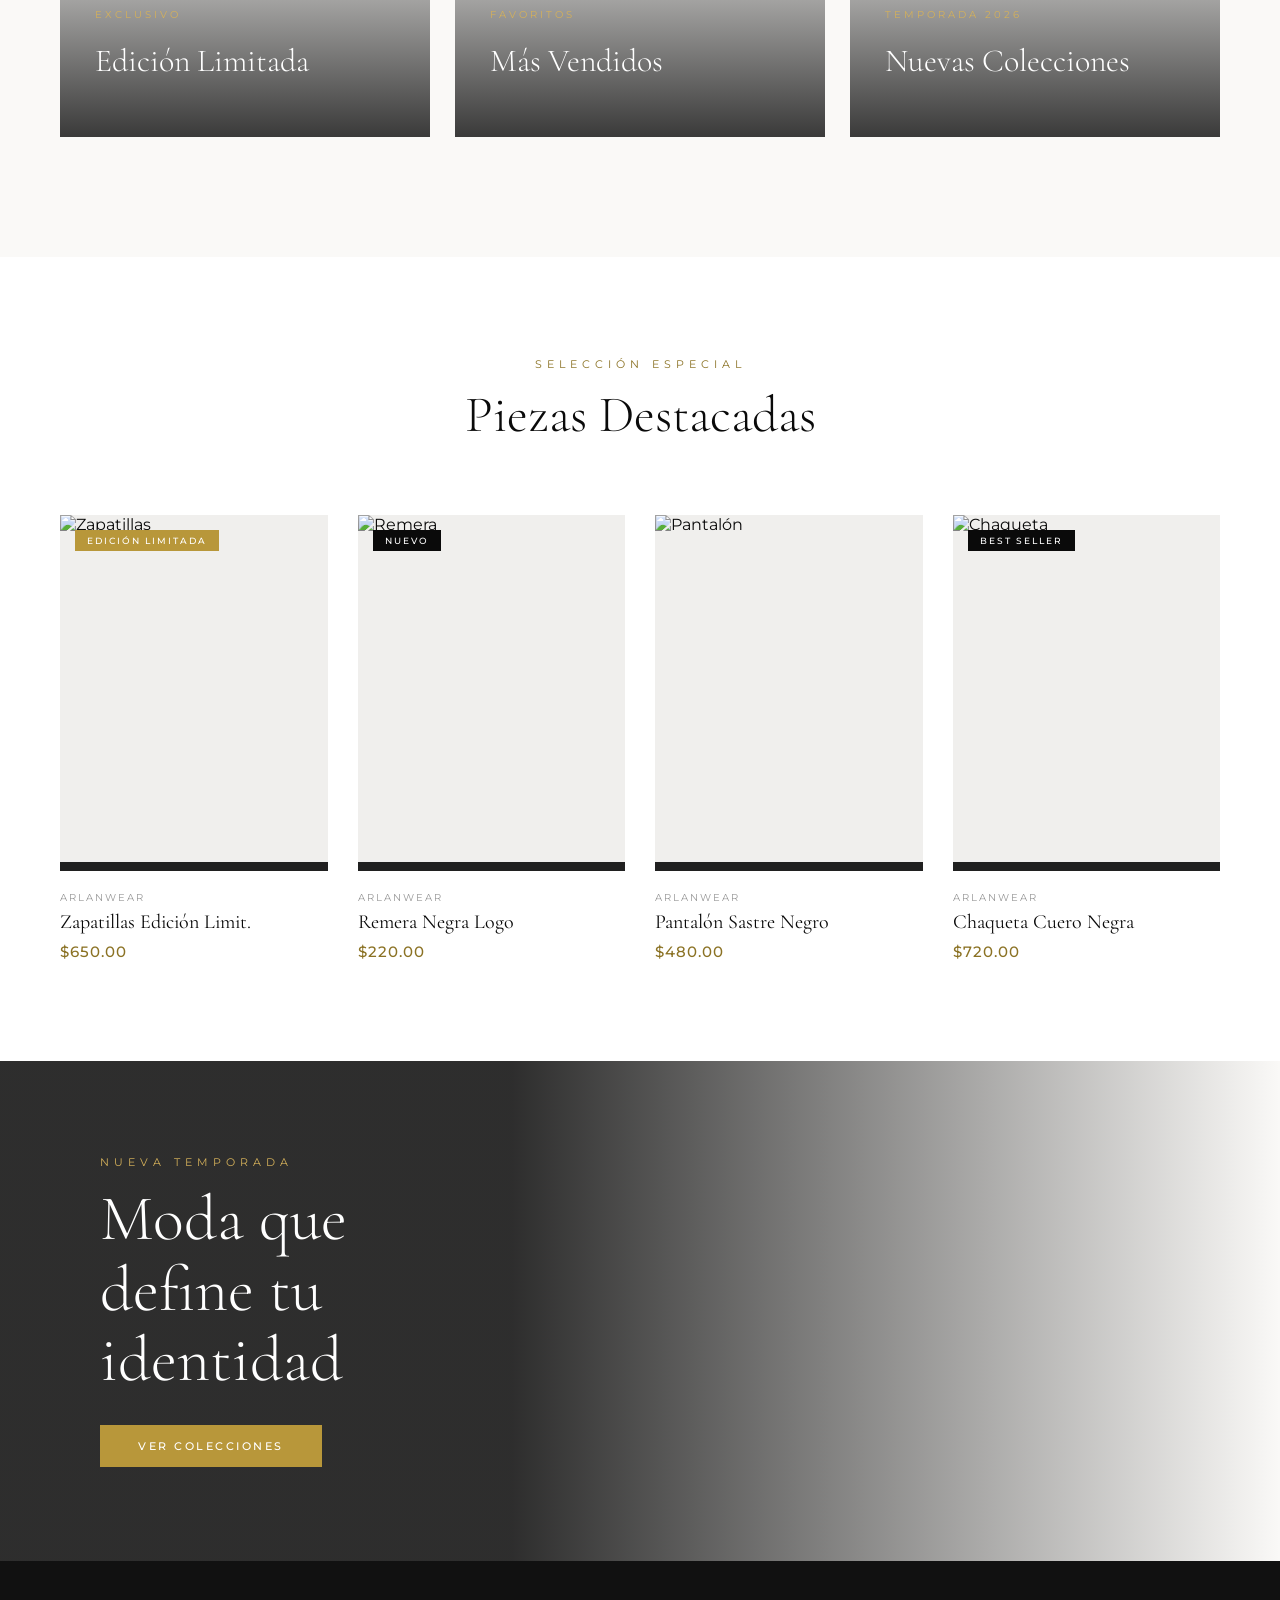
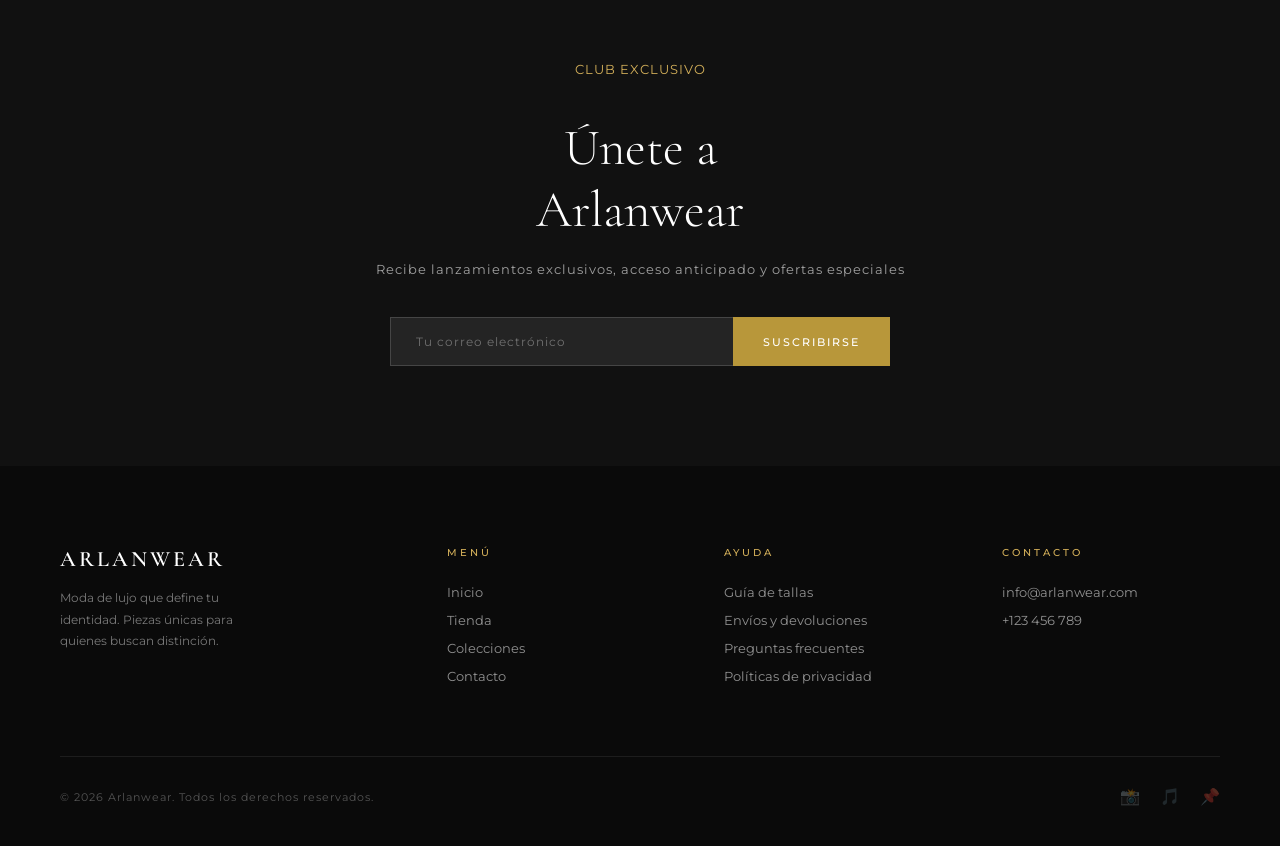
==== commit eeb2b3a4: "Add responsive navigation menu and toggle functionality" ====
--- a/index.html
+++ b/index.html
@@ -15,15 +15,20 @@
          onerror="this.src='https://images.unsplash.com/photo-1558618666-fcd25c85cd64?w=100&h=100&fit=crop'">
     <a href="index.html" class="site-title">Arlanwear</a>
   </div>
-  <nav class="nav-links">
-    <a href="index.html">Inicio</a>
-    <a href="tienda.html">Tienda</a>
-    <a href="colecciones.html">Colecciones</a>
-    <a href="contacto.html">Contacto</a>
+  <div style="display:flex;align-items:center;gap:15px">
     <button class="cart-icon" onclick="openCart()" aria-label="Abrir carrito">
       🛍
       <span class="cart-count" id="cart-badge">0</span>
     </button>
+    <button class="hamburger" id="hamburger" aria-label="Menú" onclick="toggleMenu()">
+      <span></span><span></span><span></span>
+    </button>
+  </div>
+  <nav class="nav-links" id="nav-links">
+    <a href="index.html" onclick="closeMenu()">Inicio</a>
+    <a href="tienda.html" onclick="closeMenu()">Tienda</a>
+    <a href="colecciones.html" onclick="closeMenu()">Colecciones</a>
+    <a href="contacto.html" onclick="closeMenu()">Contacto</a>
   </nav>
 </header>
 
@@ -231,5 +236,16 @@
 <div class="toast" id="toast"></div>
 
 <script src="cart.js"></script>
-</body>
+<script>
+function toggleMenu(){
+  document.getElementById('hamburger').classList.toggle('open');
+  document.getElementById('nav-links').classList.toggle('open');
+  document.body.style.overflow = document.getElementById('nav-links').classList.contains('open') ? 'hidden' : '';
+}
+function closeMenu(){
+  document.getElementById('hamburger').classList.remove('open');
+  document.getElementById('nav-links').classList.remove('open');
+  document.body.style.overflow = '';
+}
+</script>
 </html>
--- a/estilos.css
+++ b/estilos.css
@@ -766,27 +766,181 @@
 }
 .reveal.visible{opacity:1;transform:translateY(0)}
 
-/* ── RESPONSIVE ── */
+/* ── HAMBURGER BUTTON ── */
+.hamburger{
+  display:none;
+  flex-direction:column;
+  gap:5px;
+  background:none;
+  border:none;
+  cursor:pointer;
+  padding:5px;
+  z-index:1100;
+}
+.hamburger span{
+  display:block;
+  width:24px;height:2px;
+  background:var(--black);
+  border-radius:2px;
+  transition:all 0.3s ease;
+  transform-origin:center;
+}
+.hamburger.open span:nth-child(1){transform:translateY(7px) rotate(45deg)}
+.hamburger.open span:nth-child(2){opacity:0;transform:scaleX(0)}
+.hamburger.open span:nth-child(3){transform:translateY(-7px) rotate(-45deg)}
+
+/* ── RESPONSIVE: TABLET ── */
 @media(max-width:1024px){
+  .header{padding:0 35px}
   .products-grid{grid-template-columns:repeat(3,1fr)}
-  .footer-top{grid-template-columns:1fr 1fr}
-}
+  .footer-top{grid-template-columns:1fr 1fr;gap:40px}
+  .categories-section,.products-section,.store-layout,.newsletter{padding-left:35px;padding-right:35px}
+  .footer{padding:60px 35px 30px}
+  .banner-content{padding:0 60px}
+  .contact-left,.contact-right{padding:70px 50px}
+}
+
+/* ── RESPONSIVE: MÓVIL ── */
 @media(max-width:768px){
-  .header{padding:0 25px}
-  .site-title{font-size:20px}
-  .categories{grid-template-columns:1fr}
-  .categories-section,.products-section,.store-layout,.newsletter,.footer{padding-left:25px;padding-right:25px}
-  .products-grid{grid-template-columns:repeat(2,1fr)}
+
+  /* Header & Nav */
+  .header{padding:0 20px;height:65px}
+  .header.scrolled{height:60px}
+  .logo{width:42px;height:42px}
+  .site-title{font-size:20px;letter-spacing:2px}
+
+  .hamburger{display:flex}
+
+  .nav-links{
+    position:fixed;
+    top:0;left:0;right:0;bottom:0;
+    background:rgba(250,249,247,0.98);
+    backdrop-filter:blur(20px);
+    flex-direction:column;
+    align-items:center;
+    justify-content:center;
+    gap:35px;
+    z-index:1050;
+    opacity:0;
+    pointer-events:none;
+    transform:translateY(-10px);
+    transition:opacity 0.3s ease,transform 0.3s ease;
+  }
+  .nav-links.open{
+    opacity:1;
+    pointer-events:all;
+    transform:translateY(0);
+  }
+  .nav-links a{
+    font-size:22px;
+    letter-spacing:3px;
+  }
+  .nav-links a::after{height:2px}
+  .cart-icon{
+    position:relative;
+    z-index:1060;
+  }
+
+  /* Hero */
+  .hero-content{padding:0 25px}
+  .hero-eyebrow{font-size:10px;letter-spacing:4px}
+  .hero-btns{flex-direction:column;align-items:center;gap:12px}
+  .btn{padding:13px 32px;font-size:11px}
+  .scroll-indicator{display:none}
+
+  /* Sections padding */
+  .categories-section{padding:70px 20px}
+  .products-section{padding:70px 20px}
+  .store-layout{padding:50px 20px}
+  .newsletter{padding:70px 20px}
+  .footer{padding:60px 20px 30px}
+
+  /* Section headers */
+  .section-header{margin-bottom:40px}
+
+  /* Categories */
+  .categories{grid-template-columns:1fr;gap:15px}
+  .category-card{height:260px}
+  .category-overlay h3{font-size:26px}
+  /* Mostrar link siempre en móvil */
+  .category-link{opacity:1;transform:translateY(0)}
+
+  /* Products */
+  .products-grid{grid-template-columns:repeat(2,1fr);gap:15px}
+  /* Mostrar acciones siempre en móvil */
+  .product-actions{bottom:0}
+  .product-btn{font-size:9px;padding:8px 5px}
+
+  /* Banner */
+  .banner-section{height:380px}
+  .banner-content{padding:0 25px}
+  .banner-content h2{font-size:36px}
+
+  /* Newsletter */
+  .newsletter-form{flex-direction:column;gap:0;max-width:100%}
+  .newsletter-form input{border-right:1px solid rgba(255,255,255,0.15);border-bottom:none;width:100%}
+  .newsletter-form button{width:100%;padding:14px}
+
+  /* Footer */
+  .footer-top{grid-template-columns:1fr 1fr;gap:30px;padding-bottom:40px}
+  .footer-brand{grid-column:1/-1}
+  .footer-bottom{flex-direction:column;text-align:center;gap:15px}
+
+  /* Contact */
+  .contact-layout{grid-template-columns:1fr;min-height:auto}
+  .contact-left{padding:60px 25px}
+  .contact-right{padding:60px 25px}
+  .contact-left h2{font-size:36px}
+
+  /* Collections */
+  .collection-grid{grid-template-columns:1fr;gap:15px}
+  .collection-card.tall{height:350px}
+  .collection-card.medium{height:220px}
+
+  /* Page heroes */
+  .page-hero{height:250px;padding:30px 25px;margin-top:65px}
+  .colecciones-hero{height:280px;padding:30px 25px;margin-top:65px}
+  .page-hero-content h1{font-size:36px}
+
+  /* Cart sidebar */
+  .cart-sidebar{width:100%;right:-100%}
+
+  /* Filter bar */
+  .filter-bar{flex-direction:column;align-items:flex-start;gap:15px}
+  .filter-tabs{flex-wrap:wrap;gap:8px}
+  .filter-tab{padding:7px 14px;font-size:10px}
+
+  /* Store second row collections */
+  .store-collections-row{grid-template-columns:1fr !important}
+}
+
+/* ── RESPONSIVE: PEQUEÑO ── */
+@media(max-width:480px){
+  .header{padding:0 16px}
+  .site-title{font-size:18px}
+
+  /* Hero */
+  .hero-content{padding:0 20px}
+
+  /* Products: 1 columna en pantallas muy pequeñas */
+  .products-grid{grid-template-columns:1fr;gap:20px}
+  .product-img-wrap{aspect-ratio:4/3}
+
+  /* Footer: 1 columna */
   .footer-top{grid-template-columns:1fr}
-  .contact-layout{grid-template-columns:1fr}
-  .collection-grid{grid-template-columns:1fr}
-  .banner-content{padding:0 30px}
-  .cart-sidebar{width:100%}
-  .page-hero,.colecciones-hero{padding:30px}
-}
-@media(max-width:480px){
-  .products-grid{grid-template-columns:1fr}
-  .hero h1{font-size:52px}
-  .nav-links{gap:15px}
-  .filter-tabs{flex-wrap:wrap}
-}
+
+  /* Contact form grid */
+  .contact-right > form > div[style*="grid-template-columns"]{
+    display:flex !important;flex-direction:column !important;
+  }
+
+  /* Collections second row */
+  .collection-card{height:240px !important}
+}
+
+/* ── TOUCH: mostrar acciones de producto siempre ── */
+@media(hover:none){
+  .product-actions{bottom:0}
+  .category-link{opacity:1;transform:translateY(0)}
+  .collection-card .overlay a{gap:8px}
+}
